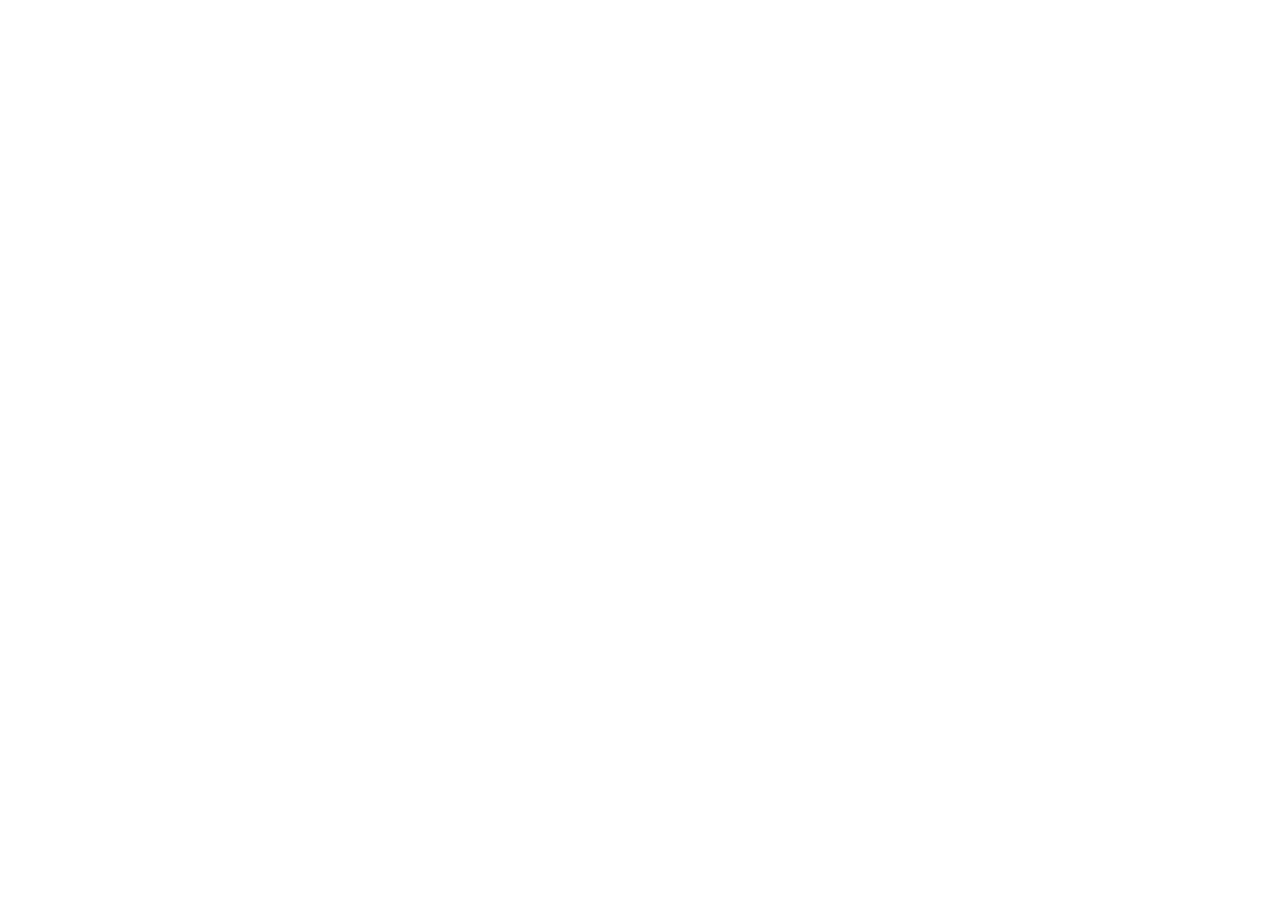
==== contacto.html @ 7ddde425 "Primer subida de archivos base" ====
<!DOCTYPE html>
<html lang="es">
<head>
    <meta charset="UTF-8">
    <meta name="viewport" content="width=device-width, initial-scale=1.0">
    <link href="/css/style.css" rel="stylesheet">
    <title>Contacto - Pixel Memories</title>
</head>
<body>
    <script src="/lib/bootstrap/dist/js/bootstrap.min.js"></script>
</body>
</html>
---- css/style.css ----
@charset "UTF-8";
.header {
  position: relative;
  min-height: 40rem;
  background-image: url("../img/banner.png");
  background-size: cover;
  background-position: center -20rem;
  display: flex;
  flex-direction: column;
  /*&::before {
      content: "";
      position: absolute;
      inset: 0;

      background: rgba(0, 0, 0, 0.35);
  }*/
}

.navbar {
  position: relative;
  z-index: 2;
  padding-top: 1.5rem;
}

.navbar-brand {
  display: flex;
  flex-direction: column;
  align-items: center;
  color: white;
  text-decoration: none;
}
.navbar-brand img {
  width: 16rem;
  height: auto;
}
.navbar-brand span {
  margin-top: 0.25rem;
  font-size: 0.7rem;
  font-weight: 700;
  letter-spacing: 1px;
}

.navbar-nav {
  gap: 2rem;
}

.nav-link {
  color: white !important;
  font-family: "Montserrat", sans-serif;
  font-size: 1.2rem !important;
  font-weight: 600 !important;
  letter-spacing: 1px;
  text-transform: uppercase;
}
.nav-link:hover {
  opacity: 0.6;
}

.header-contenido {
  position: relative;
  z-index: 2;
  flex: 1;
  display: flex;
  flex-direction: column;
  justify-content: center;
  align-items: center;
  text-align: center;
  color: white;
  padding: 0 1rem;
}
.header-contenido h1, .header-contenido .h1 {
  font-family: Georgia, serif;
  font-size: 4.2rem;
  font-weight: bold;
  margin-bottom: 1rem;
}
.header-contenido p {
  max-width: 700px;
  font-size: 1.4rem;
  font-weight: 500;
  line-height: 1.4;
}

/*!
 * Bootstrap  v5.3.8 (https://getbootstrap.com/)
 * Copyright 2011-2025 The Bootstrap Authors
 * Licensed under MIT (https://github.com/twbs/bootstrap/blob/main/LICENSE)
 */
:root,
[data-bs-theme=light] {
  --bs-blue: #0d6efd;
  --bs-indigo: #6610f2;
  --bs-purple: #6f42c1;
  --bs-pink: #d63384;
  --bs-red: #dc3545;
  --bs-orange: #fd7e14;
  --bs-yellow: #ffc107;
  --bs-green: #198754;
  --bs-teal: #20c997;
  --bs-cyan: #0dcaf0;
  --bs-black: #000;
  --bs-white: #fff;
  --bs-gray: #6c757d;
  --bs-gray-dark: #343a40;
  --bs-gray-100: #f8f9fa;
  --bs-gray-200: #e9ecef;
  --bs-gray-300: #dee2e6;
  --bs-gray-400: #ced4da;
  --bs-gray-500: #adb5bd;
  --bs-gray-600: #6c757d;
  --bs-gray-700: #495057;
  --bs-gray-800: #343a40;
  --bs-gray-900: #212529;
  --bs-primary: #0d6efd;
  --bs-secondary: #6c757d;
  --bs-success: #198754;
  --bs-info: #0dcaf0;
  --bs-warning: #ffc107;
  --bs-danger: #dc3545;
  --bs-light: #f8f9fa;
  --bs-dark: #212529;
  --bs-primary-rgb: 13, 110, 253;
  --bs-secondary-rgb: 108, 117, 125;
  --bs-success-rgb: 25, 135, 84;
  --bs-info-rgb: 13, 202, 240;
  --bs-warning-rgb: 255, 193, 7;
  --bs-danger-rgb: 220, 53, 69;
  --bs-light-rgb: 248, 249, 250;
  --bs-dark-rgb: 33, 37, 41;
  --bs-primary-text-emphasis: rgb(5.2, 44, 101.2);
  --bs-secondary-text-emphasis: rgb(43.2, 46.8, 50);
  --bs-success-text-emphasis: rgb(10, 54, 33.6);
  --bs-info-text-emphasis: rgb(5.2, 80.8, 96);
  --bs-warning-text-emphasis: rgb(102, 77.2, 2.8);
  --bs-danger-text-emphasis: rgb(88, 21.2, 27.6);
  --bs-light-text-emphasis: #495057;
  --bs-dark-text-emphasis: #495057;
  --bs-primary-bg-subtle: rgb(206.6, 226, 254.6);
  --bs-secondary-bg-subtle: rgb(225.6, 227.4, 229);
  --bs-success-bg-subtle: rgb(209, 231, 220.8);
  --bs-info-bg-subtle: rgb(206.6, 244.4, 252);
  --bs-warning-bg-subtle: rgb(255, 242.6, 205.4);
  --bs-danger-bg-subtle: rgb(248, 214.6, 217.8);
  --bs-light-bg-subtle: rgb(251.5, 252, 252.5);
  --bs-dark-bg-subtle: #ced4da;
  --bs-primary-border-subtle: rgb(158.2, 197, 254.2);
  --bs-secondary-border-subtle: rgb(196.2, 199.8, 203);
  --bs-success-border-subtle: rgb(163, 207, 186.6);
  --bs-info-border-subtle: rgb(158.2, 233.8, 249);
  --bs-warning-border-subtle: rgb(255, 230.2, 155.8);
  --bs-danger-border-subtle: rgb(241, 174.2, 180.6);
  --bs-light-border-subtle: #e9ecef;
  --bs-dark-border-subtle: #adb5bd;
  --bs-white-rgb: 255, 255, 255;
  --bs-black-rgb: 0, 0, 0;
  --bs-font-sans-serif: system-ui, -apple-system, "Segoe UI", Roboto, "Helvetica Neue", "Noto Sans", "Liberation Sans", Arial, sans-serif, "Apple Color Emoji", "Segoe UI Emoji", "Segoe UI Symbol", "Noto Color Emoji";
  --bs-font-monospace: SFMono-Regular, Menlo, Monaco, Consolas, "Liberation Mono", "Courier New", monospace;
  --bs-gradient: linear-gradient(180deg, rgba(255, 255, 255, 0.15), rgba(255, 255, 255, 0));
  --bs-body-font-family: var(--bs-font-sans-serif);
  --bs-body-font-size: 1rem;
  --bs-body-font-weight: 400;
  --bs-body-line-height: 1.5;
  --bs-body-color: #212529;
  --bs-body-color-rgb: 33, 37, 41;
  --bs-body-bg: #fff;
  --bs-body-bg-rgb: 255, 255, 255;
  --bs-emphasis-color: #000;
  --bs-emphasis-color-rgb: 0, 0, 0;
  --bs-secondary-color: rgba(33, 37, 41, 0.75);
  --bs-secondary-color-rgb: 33, 37, 41;
  --bs-secondary-bg: #e9ecef;
  --bs-secondary-bg-rgb: 233, 236, 239;
  --bs-tertiary-color: rgba(33, 37, 41, 0.5);
  --bs-tertiary-color-rgb: 33, 37, 41;
  --bs-tertiary-bg: #f8f9fa;
  --bs-tertiary-bg-rgb: 248, 249, 250;
  --bs-heading-color: inherit;
  --bs-link-color: #0d6efd;
  --bs-link-color-rgb: 13, 110, 253;
  --bs-link-decoration: underline;
  --bs-link-hover-color: rgb(10.4, 88, 202.4);
  --bs-link-hover-color-rgb: 10, 88, 202;
  --bs-code-color: #d63384;
  --bs-highlight-color: #212529;
  --bs-highlight-bg: rgb(255, 242.6, 205.4);
  --bs-border-width: 1px;
  --bs-border-style: solid;
  --bs-border-color: #dee2e6;
  --bs-border-color-translucent: rgba(0, 0, 0, 0.175);
  --bs-border-radius: 0.375rem;
  --bs-border-radius-sm: 0.25rem;
  --bs-border-radius-lg: 0.5rem;
  --bs-border-radius-xl: 1rem;
  --bs-border-radius-xxl: 2rem;
  --bs-border-radius-2xl: var(--bs-border-radius-xxl);
  --bs-border-radius-pill: 50rem;
  --bs-box-shadow: 0 0.5rem 1rem rgba(0, 0, 0, 0.15);
  --bs-box-shadow-sm: 0 0.125rem 0.25rem rgba(0, 0, 0, 0.075);
  --bs-box-shadow-lg: 0 1rem 3rem rgba(0, 0, 0, 0.175);
  --bs-box-shadow-inset: inset 0 1px 2px rgba(0, 0, 0, 0.075);
  --bs-focus-ring-width: 0.25rem;
  --bs-focus-ring-opacity: 0.25;
  --bs-focus-ring-color: rgba(13, 110, 253, 0.25);
  --bs-form-valid-color: #198754;
  --bs-form-valid-border-color: #198754;
  --bs-form-invalid-color: #dc3545;
  --bs-form-invalid-border-color: #dc3545;
}

[data-bs-theme=dark] {
  color-scheme: dark;
  --bs-body-color: #dee2e6;
  --bs-body-color-rgb: 222, 226, 230;
  --bs-body-bg: #212529;
  --bs-body-bg-rgb: 33, 37, 41;
  --bs-emphasis-color: #fff;
  --bs-emphasis-color-rgb: 255, 255, 255;
  --bs-secondary-color: rgba(222, 226, 230, 0.75);
  --bs-secondary-color-rgb: 222, 226, 230;
  --bs-secondary-bg: #343a40;
  --bs-secondary-bg-rgb: 52, 58, 64;
  --bs-tertiary-color: rgba(222, 226, 230, 0.5);
  --bs-tertiary-color-rgb: 222, 226, 230;
  --bs-tertiary-bg: rgb(42.5, 47.5, 52.5);
  --bs-tertiary-bg-rgb: 43, 48, 53;
  --bs-primary-text-emphasis: rgb(109.8, 168, 253.8);
  --bs-secondary-text-emphasis: rgb(166.8, 172.2, 177);
  --bs-success-text-emphasis: rgb(117, 183, 152.4);
  --bs-info-text-emphasis: rgb(109.8, 223.2, 246);
  --bs-warning-text-emphasis: rgb(255, 217.8, 106.2);
  --bs-danger-text-emphasis: rgb(234, 133.8, 143.4);
  --bs-light-text-emphasis: #f8f9fa;
  --bs-dark-text-emphasis: #dee2e6;
  --bs-primary-bg-subtle: rgb(2.6, 22, 50.6);
  --bs-secondary-bg-subtle: rgb(21.6, 23.4, 25);
  --bs-success-bg-subtle: rgb(5, 27, 16.8);
  --bs-info-bg-subtle: rgb(2.6, 40.4, 48);
  --bs-warning-bg-subtle: rgb(51, 38.6, 1.4);
  --bs-danger-bg-subtle: rgb(44, 10.6, 13.8);
  --bs-light-bg-subtle: #343a40;
  --bs-dark-bg-subtle: #1a1d20;
  --bs-primary-border-subtle: rgb(7.8, 66, 151.8);
  --bs-secondary-border-subtle: rgb(64.8, 70.2, 75);
  --bs-success-border-subtle: rgb(15, 81, 50.4);
  --bs-info-border-subtle: rgb(7.8, 121.2, 144);
  --bs-warning-border-subtle: rgb(153, 115.8, 4.2);
  --bs-danger-border-subtle: rgb(132, 31.8, 41.4);
  --bs-light-border-subtle: #495057;
  --bs-dark-border-subtle: #343a40;
  --bs-heading-color: inherit;
  --bs-link-color: rgb(109.8, 168, 253.8);
  --bs-link-hover-color: rgb(138.84, 185.4, 254.04);
  --bs-link-color-rgb: 110, 168, 254;
  --bs-link-hover-color-rgb: 139, 185, 254;
  --bs-code-color: rgb(230.4, 132.6, 181.2);
  --bs-highlight-color: #dee2e6;
  --bs-highlight-bg: rgb(102, 77.2, 2.8);
  --bs-border-color: #495057;
  --bs-border-color-translucent: rgba(255, 255, 255, 0.15);
  --bs-form-valid-color: rgb(117, 183, 152.4);
  --bs-form-valid-border-color: rgb(117, 183, 152.4);
  --bs-form-invalid-color: rgb(234, 133.8, 143.4);
  --bs-form-invalid-border-color: rgb(234, 133.8, 143.4);
}

*,
*::before,
*::after {
  box-sizing: border-box;
}

@media (prefers-reduced-motion: no-preference) {
  :root {
    scroll-behavior: smooth;
  }
}

body {
  margin: 0;
  font-family: var(--bs-body-font-family);
  font-size: var(--bs-body-font-size);
  font-weight: var(--bs-body-font-weight);
  line-height: var(--bs-body-line-height);
  color: var(--bs-body-color);
  text-align: var(--bs-body-text-align);
  background-color: var(--bs-body-bg);
  -webkit-text-size-adjust: 100%;
  -webkit-tap-highlight-color: rgba(0, 0, 0, 0);
}

hr {
  margin: 1rem 0;
  color: inherit;
  border: 0;
  border-top: var(--bs-border-width) solid;
  opacity: 0.25;
}

h6, .h6, h5, .h5, h4, .h4, h3, .h3, h2, .h2, h1, .h1 {
  margin-top: 0;
  margin-bottom: 0.5rem;
  font-weight: 500;
  line-height: 1.2;
  color: var(--bs-heading-color);
}

h1, .h1 {
  font-size: calc(1.375rem + 1.5vw);
}
@media (min-width: 1200px) {
  h1, .h1 {
    font-size: 2.5rem;
  }
}

h2, .h2 {
  font-size: calc(1.325rem + 0.9vw);
}
@media (min-width: 1200px) {
  h2, .h2 {
    font-size: 2rem;
  }
}

h3, .h3 {
  font-size: calc(1.3rem + 0.6vw);
}
@media (min-width: 1200px) {
  h3, .h3 {
    font-size: 1.75rem;
  }
}

h4, .h4 {
  font-size: calc(1.275rem + 0.3vw);
}
@media (min-width: 1200px) {
  h4, .h4 {
    font-size: 1.5rem;
  }
}

h5, .h5 {
  font-size: 1.25rem;
}

h6, .h6 {
  font-size: 1rem;
}

p {
  margin-top: 0;
  margin-bottom: 1rem;
}

abbr[title] {
  text-decoration: underline dotted;
  cursor: help;
  text-decoration-skip-ink: none;
}

address {
  margin-bottom: 1rem;
  font-style: normal;
  line-height: inherit;
}

ol,
ul {
  padding-left: 2rem;
}

ol,
ul,
dl {
  margin-top: 0;
  margin-bottom: 1rem;
}

ol ol,
ul ul,
ol ul,
ul ol {
  margin-bottom: 0;
}

dt {
  font-weight: 700;
}

dd {
  margin-bottom: 0.5rem;
  margin-left: 0;
}

blockquote {
  margin: 0 0 1rem;
}

b,
strong {
  font-weight: bolder;
}

small, .small {
  font-size: 0.875em;
}

mark, .mark {
  padding: 0.1875em;
  color: var(--bs-highlight-color);
  background-color: var(--bs-highlight-bg);
}

sub,
sup {
  position: relative;
  font-size: 0.75em;
  line-height: 0;
  vertical-align: baseline;
}

sub {
  bottom: -0.25em;
}

sup {
  top: -0.5em;
}

a {
  color: rgba(var(--bs-link-color-rgb), var(--bs-link-opacity, 1));
  text-decoration: underline;
}
a:hover {
  --bs-link-color-rgb: var(--bs-link-hover-color-rgb);
}

a:not([href]):not([class]), a:not([href]):not([class]):hover {
  color: inherit;
  text-decoration: none;
}

pre,
code,
kbd,
samp {
  font-family: var(--bs-font-monospace);
  font-size: 1em;
}

pre {
  display: block;
  margin-top: 0;
  margin-bottom: 1rem;
  overflow: auto;
  font-size: 0.875em;
}
pre code {
  font-size: inherit;
  color: inherit;
  word-break: normal;
}

code {
  font-size: 0.875em;
  color: var(--bs-code-color);
  word-wrap: break-word;
}
a > code {
  color: inherit;
}

kbd {
  padding: 0.1875rem 0.375rem;
  font-size: 0.875em;
  color: var(--bs-body-bg);
  background-color: var(--bs-body-color);
  border-radius: 0.25rem;
}
kbd kbd {
  padding: 0;
  font-size: 1em;
}

figure {
  margin: 0 0 1rem;
}

img,
svg {
  vertical-align: middle;
}

table {
  caption-side: bottom;
  border-collapse: collapse;
}

caption {
  padding-top: 0.5rem;
  padding-bottom: 0.5rem;
  color: var(--bs-secondary-color);
  text-align: left;
}

th {
  text-align: inherit;
  text-align: -webkit-match-parent;
}

thead,
tbody,
tfoot,
tr,
td,
th {
  border-color: inherit;
  border-style: solid;
  border-width: 0;
}

label {
  display: inline-block;
}

button {
  border-radius: 0;
}

button:focus:not(:focus-visible) {
  outline: 0;
}

input,
button,
select,
optgroup,
textarea {
  margin: 0;
  font-family: inherit;
  font-size: inherit;
  line-height: inherit;
}

button,
select {
  text-transform: none;
}

[role=button] {
  cursor: pointer;
}

select {
  word-wrap: normal;
}
select:disabled {
  opacity: 1;
}

[list]:not([type=date]):not([type=datetime-local]):not([type=month]):not([type=week]):not([type=time])::-webkit-calendar-picker-indicator {
  display: none !important;
}

button,
[type=button],
[type=reset],
[type=submit] {
  -webkit-appearance: button;
}
button:not(:disabled),
[type=button]:not(:disabled),
[type=reset]:not(:disabled),
[type=submit]:not(:disabled) {
  cursor: pointer;
}

::-moz-focus-inner {
  padding: 0;
  border-style: none;
}

textarea {
  resize: vertical;
}

fieldset {
  min-width: 0;
  padding: 0;
  margin: 0;
  border: 0;
}

legend {
  float: left;
  width: 100%;
  padding: 0;
  margin-bottom: 0.5rem;
  line-height: inherit;
  font-size: calc(1.275rem + 0.3vw);
}
@media (min-width: 1200px) {
  legend {
    font-size: 1.5rem;
  }
}
legend + * {
  clear: left;
}

::-webkit-datetime-edit-fields-wrapper,
::-webkit-datetime-edit-text,
::-webkit-datetime-edit-minute,
::-webkit-datetime-edit-hour-field,
::-webkit-datetime-edit-day-field,
::-webkit-datetime-edit-month-field,
::-webkit-datetime-edit-year-field {
  padding: 0;
}

::-webkit-inner-spin-button {
  height: auto;
}

[type=search] {
  -webkit-appearance: textfield;
  outline-offset: -2px;
}
[type=search]::-webkit-search-cancel-button {
  cursor: pointer;
  filter: grayscale(1);
}

/* rtl:raw:
[type="tel"],
[type="url"],
[type="email"],
[type="number"] {
  direction: ltr;
}
*/
::-webkit-search-decoration {
  -webkit-appearance: none;
}

::-webkit-color-swatch-wrapper {
  padding: 0;
}

::file-selector-button {
  font: inherit;
  -webkit-appearance: button;
}

output {
  display: inline-block;
}

iframe {
  border: 0;
}

summary {
  display: list-item;
  cursor: pointer;
}

progress {
  vertical-align: baseline;
}

[hidden] {
  display: none !important;
}

.lead {
  font-size: 1.25rem;
  font-weight: 300;
}

.display-1 {
  font-weight: 300;
  line-height: 1.2;
  font-size: calc(1.625rem + 4.5vw);
}
@media (min-width: 1200px) {
  .display-1 {
    font-size: 5rem;
  }
}

.display-2 {
  font-weight: 300;
  line-height: 1.2;
  font-size: calc(1.575rem + 3.9vw);
}
@media (min-width: 1200px) {
  .display-2 {
    font-size: 4.5rem;
  }
}

.display-3 {
  font-weight: 300;
  line-height: 1.2;
  font-size: calc(1.525rem + 3.3vw);
}
@media (min-width: 1200px) {
  .display-3 {
    font-size: 4rem;
  }
}

.display-4 {
  font-weight: 300;
  line-height: 1.2;
  font-size: calc(1.475rem + 2.7vw);
}
@media (min-width: 1200px) {
  .display-4 {
    font-size: 3.5rem;
  }
}

.display-5 {
  font-weight: 300;
  line-height: 1.2;
  font-size: calc(1.425rem + 2.1vw);
}
@media (min-width: 1200px) {
  .display-5 {
    font-size: 3rem;
  }
}

.display-6 {
  font-weight: 300;
  line-height: 1.2;
  font-size: calc(1.375rem + 1.5vw);
}
@media (min-width: 1200px) {
  .display-6 {
    font-size: 2.5rem;
  }
}

.list-unstyled {
  padding-left: 0;
  list-style: none;
}

.list-inline {
  padding-left: 0;
  list-style: none;
}

.list-inline-item {
  display: inline-block;
}
.list-inline-item:not(:last-child) {
  margin-right: 0.5rem;
}

.initialism {
  font-size: 0.875em;
  text-transform: uppercase;
}

.blockquote {
  margin-bottom: 1rem;
  font-size: 1.25rem;
}
.blockquote > :last-child {
  margin-bottom: 0;
}

.blockquote-footer {
  margin-top: -1rem;
  margin-bottom: 1rem;
  font-size: 0.875em;
  color: #6c757d;
}
.blockquote-footer::before {
  content: "— ";
}

.img-fluid {
  max-width: 100%;
  height: auto;
}

.img-thumbnail {
  padding: 0.25rem;
  background-color: var(--bs-body-bg);
  border: var(--bs-border-width) solid var(--bs-border-color);
  border-radius: var(--bs-border-radius);
  max-width: 100%;
  height: auto;
}

.figure {
  display: inline-block;
}

.figure-img {
  margin-bottom: 0.5rem;
  line-height: 1;
}

.figure-caption {
  font-size: 0.875em;
  color: var(--bs-secondary-color);
}

.container,
.container-fluid,
.container-xxl,
.container-xl,
.container-lg,
.container-md,
.container-sm {
  --bs-gutter-x: 1.5rem;
  --bs-gutter-y: 0;
  width: 100%;
  padding-right: calc(var(--bs-gutter-x) * 0.5);
  padding-left: calc(var(--bs-gutter-x) * 0.5);
  margin-right: auto;
  margin-left: auto;
}

@media (min-width: 576px) {
  .container-sm, .container {
    max-width: 540px;
  }
}
@media (min-width: 768px) {
  .container-md, .container-sm, .container {
    max-width: 720px;
  }
}
@media (min-width: 992px) {
  .container-lg, .container-md, .container-sm, .container {
    max-width: 960px;
  }
}
@media (min-width: 1200px) {
  .container-xl, .container-lg, .container-md, .container-sm, .container {
    max-width: 1140px;
  }
}
@media (min-width: 1400px) {
  .container-xxl, .container-xl, .container-lg, .container-md, .container-sm, .container {
    max-width: 1320px;
  }
}
:root {
  --bs-breakpoint-xs: 0;
  --bs-breakpoint-sm: 576px;
  --bs-breakpoint-md: 768px;
  --bs-breakpoint-lg: 992px;
  --bs-breakpoint-xl: 1200px;
  --bs-breakpoint-xxl: 1400px;
}

.row {
  --bs-gutter-x: 1.5rem;
  --bs-gutter-y: 0;
  display: flex;
  flex-wrap: wrap;
  margin-top: calc(-1 * var(--bs-gutter-y));
  margin-right: calc(-0.5 * var(--bs-gutter-x));
  margin-left: calc(-0.5 * var(--bs-gutter-x));
}
.row > * {
  flex-shrink: 0;
  width: 100%;
  max-width: 100%;
  padding-right: calc(var(--bs-gutter-x) * 0.5);
  padding-left: calc(var(--bs-gutter-x) * 0.5);
  margin-top: var(--bs-gutter-y);
}

.col {
  flex: 1 0 0;
}

.row-cols-auto > * {
  flex: 0 0 auto;
  width: auto;
}

.row-cols-1 > * {
  flex: 0 0 auto;
  width: 100%;
}

.row-cols-2 > * {
  flex: 0 0 auto;
  width: 50%;
}

.row-cols-3 > * {
  flex: 0 0 auto;
  width: 33.33333333%;
}

.row-cols-4 > * {
  flex: 0 0 auto;
  width: 25%;
}

.row-cols-5 > * {
  flex: 0 0 auto;
  width: 20%;
}

.row-cols-6 > * {
  flex: 0 0 auto;
  width: 16.66666667%;
}

.col-auto {
  flex: 0 0 auto;
  width: auto;
}

.col-1 {
  flex: 0 0 auto;
  width: 8.33333333%;
}

.col-2 {
  flex: 0 0 auto;
  width: 16.66666667%;
}

.col-3 {
  flex: 0 0 auto;
  width: 25%;
}

.col-4 {
  flex: 0 0 auto;
  width: 33.33333333%;
}

.col-5 {
  flex: 0 0 auto;
  width: 41.66666667%;
}

.col-6 {
  flex: 0 0 auto;
  width: 50%;
}

.col-7 {
  flex: 0 0 auto;
  width: 58.33333333%;
}

.col-8 {
  flex: 0 0 auto;
  width: 66.66666667%;
}

.col-9 {
  flex: 0 0 auto;
  width: 75%;
}

.col-10 {
  flex: 0 0 auto;
  width: 83.33333333%;
}

.col-11 {
  flex: 0 0 auto;
  width: 91.66666667%;
}

.col-12 {
  flex: 0 0 auto;
  width: 100%;
}

.offset-1 {
  margin-left: 8.33333333%;
}

.offset-2 {
  margin-left: 16.66666667%;
}

.offset-3 {
  margin-left: 25%;
}

.offset-4 {
  margin-left: 33.33333333%;
}

.offset-5 {
  margin-left: 41.66666667%;
}

.offset-6 {
  margin-left: 50%;
}

.offset-7 {
  margin-left: 58.33333333%;
}

.offset-8 {
  margin-left: 66.66666667%;
}

.offset-9 {
  margin-left: 75%;
}

.offset-10 {
  margin-left: 83.33333333%;
}

.offset-11 {
  margin-left: 91.66666667%;
}

.g-0,
.gx-0 {
  --bs-gutter-x: 0;
}

.g-0,
.gy-0 {
  --bs-gutter-y: 0;
}

.g-1,
.gx-1 {
  --bs-gutter-x: 0.25rem;
}

.g-1,
.gy-1 {
  --bs-gutter-y: 0.25rem;
}

.g-2,
.gx-2 {
  --bs-gutter-x: 0.5rem;
}

.g-2,
.gy-2 {
  --bs-gutter-y: 0.5rem;
}

.g-3,
.gx-3 {
  --bs-gutter-x: 1rem;
}

.g-3,
.gy-3 {
  --bs-gutter-y: 1rem;
}

.g-4,
.gx-4 {
  --bs-gutter-x: 1.5rem;
}

.g-4,
.gy-4 {
  --bs-gutter-y: 1.5rem;
}

.g-5,
.gx-5 {
  --bs-gutter-x: 3rem;
}

.g-5,
.gy-5 {
  --bs-gutter-y: 3rem;
}

@media (min-width: 576px) {
  .col-sm {
    flex: 1 0 0;
  }
  .row-cols-sm-auto > * {
    flex: 0 0 auto;
    width: auto;
  }
  .row-cols-sm-1 > * {
    flex: 0 0 auto;
    width: 100%;
  }
  .row-cols-sm-2 > * {
    flex: 0 0 auto;
    width: 50%;
  }
  .row-cols-sm-3 > * {
    flex: 0 0 auto;
    width: 33.33333333%;
  }
  .row-cols-sm-4 > * {
    flex: 0 0 auto;
    width: 25%;
  }
  .row-cols-sm-5 > * {
    flex: 0 0 auto;
    width: 20%;
  }
  .row-cols-sm-6 > * {
    flex: 0 0 auto;
    width: 16.66666667%;
  }
  .col-sm-auto {
    flex: 0 0 auto;
    width: auto;
  }
  .col-sm-1 {
    flex: 0 0 auto;
    width: 8.33333333%;
  }
  .col-sm-2 {
    flex: 0 0 auto;
    width: 16.66666667%;
  }
  .col-sm-3 {
    flex: 0 0 auto;
    width: 25%;
  }
  .col-sm-4 {
    flex: 0 0 auto;
    width: 33.33333333%;
  }
  .col-sm-5 {
    flex: 0 0 auto;
    width: 41.66666667%;
  }
  .col-sm-6 {
    flex: 0 0 auto;
    width: 50%;
  }
  .col-sm-7 {
    flex: 0 0 auto;
    width: 58.33333333%;
  }
  .col-sm-8 {
    flex: 0 0 auto;
    width: 66.66666667%;
  }
  .col-sm-9 {
    flex: 0 0 auto;
    width: 75%;
  }
  .col-sm-10 {
    flex: 0 0 auto;
    width: 83.33333333%;
  }
  .col-sm-11 {
    flex: 0 0 auto;
    width: 91.66666667%;
  }
  .col-sm-12 {
    flex: 0 0 auto;
    width: 100%;
  }
  .offset-sm-0 {
    margin-left: 0;
  }
  .offset-sm-1 {
    margin-left: 8.33333333%;
  }
  .offset-sm-2 {
    margin-left: 16.66666667%;
  }
  .offset-sm-3 {
    margin-left: 25%;
  }
  .offset-sm-4 {
    margin-left: 33.33333333%;
  }
  .offset-sm-5 {
    margin-left: 41.66666667%;
  }
  .offset-sm-6 {
    margin-left: 50%;
  }
  .offset-sm-7 {
    margin-left: 58.33333333%;
  }
  .offset-sm-8 {
    margin-left: 66.66666667%;
  }
  .offset-sm-9 {
    margin-left: 75%;
  }
  .offset-sm-10 {
    margin-left: 83.33333333%;
  }
  .offset-sm-11 {
    margin-left: 91.66666667%;
  }
  .g-sm-0,
  .gx-sm-0 {
    --bs-gutter-x: 0;
  }
  .g-sm-0,
  .gy-sm-0 {
    --bs-gutter-y: 0;
  }
  .g-sm-1,
  .gx-sm-1 {
    --bs-gutter-x: 0.25rem;
  }
  .g-sm-1,
  .gy-sm-1 {
    --bs-gutter-y: 0.25rem;
  }
  .g-sm-2,
  .gx-sm-2 {
    --bs-gutter-x: 0.5rem;
  }
  .g-sm-2,
  .gy-sm-2 {
    --bs-gutter-y: 0.5rem;
  }
  .g-sm-3,
  .gx-sm-3 {
    --bs-gutter-x: 1rem;
  }
  .g-sm-3,
  .gy-sm-3 {
    --bs-gutter-y: 1rem;
  }
  .g-sm-4,
  .gx-sm-4 {
    --bs-gutter-x: 1.5rem;
  }
  .g-sm-4,
  .gy-sm-4 {
    --bs-gutter-y: 1.5rem;
  }
  .g-sm-5,
  .gx-sm-5 {
    --bs-gutter-x: 3rem;
  }
  .g-sm-5,
  .gy-sm-5 {
    --bs-gutter-y: 3rem;
  }
}
@media (min-width: 768px) {
  .col-md {
    flex: 1 0 0;
  }
  .row-cols-md-auto > * {
    flex: 0 0 auto;
    width: auto;
  }
  .row-cols-md-1 > * {
    flex: 0 0 auto;
    width: 100%;
  }
  .row-cols-md-2 > * {
    flex: 0 0 auto;
    width: 50%;
  }
  .row-cols-md-3 > * {
    flex: 0 0 auto;
    width: 33.33333333%;
  }
  .row-cols-md-4 > * {
    flex: 0 0 auto;
    width: 25%;
  }
  .row-cols-md-5 > * {
    flex: 0 0 auto;
    width: 20%;
  }
  .row-cols-md-6 > * {
    flex: 0 0 auto;
    width: 16.66666667%;
  }
  .col-md-auto {
    flex: 0 0 auto;
    width: auto;
  }
  .col-md-1 {
    flex: 0 0 auto;
    width: 8.33333333%;
  }
  .col-md-2 {
    flex: 0 0 auto;
    width: 16.66666667%;
  }
  .col-md-3 {
    flex: 0 0 auto;
    width: 25%;
  }
  .col-md-4 {
    flex: 0 0 auto;
    width: 33.33333333%;
  }
  .col-md-5 {
    flex: 0 0 auto;
    width: 41.66666667%;
  }
  .col-md-6 {
    flex: 0 0 auto;
    width: 50%;
  }
  .col-md-7 {
    flex: 0 0 auto;
    width: 58.33333333%;
  }
  .col-md-8 {
    flex: 0 0 auto;
    width: 66.66666667%;
  }
  .col-md-9 {
    flex: 0 0 auto;
    width: 75%;
  }
  .col-md-10 {
    flex: 0 0 auto;
    width: 83.33333333%;
  }
  .col-md-11 {
    flex: 0 0 auto;
    width: 91.66666667%;
  }
  .col-md-12 {
    flex: 0 0 auto;
    width: 100%;
  }
  .offset-md-0 {
    margin-left: 0;
  }
  .offset-md-1 {
    margin-left: 8.33333333%;
  }
  .offset-md-2 {
    margin-left: 16.66666667%;
  }
  .offset-md-3 {
    margin-left: 25%;
  }
  .offset-md-4 {
    margin-left: 33.33333333%;
  }
  .offset-md-5 {
    margin-left: 41.66666667%;
  }
  .offset-md-6 {
    margin-left: 50%;
  }
  .offset-md-7 {
    margin-left: 58.33333333%;
  }
  .offset-md-8 {
    margin-left: 66.66666667%;
  }
  .offset-md-9 {
    margin-left: 75%;
  }
  .offset-md-10 {
    margin-left: 83.33333333%;
  }
  .offset-md-11 {
    margin-left: 91.66666667%;
  }
  .g-md-0,
  .gx-md-0 {
    --bs-gutter-x: 0;
  }
  .g-md-0,
  .gy-md-0 {
    --bs-gutter-y: 0;
  }
  .g-md-1,
  .gx-md-1 {
    --bs-gutter-x: 0.25rem;
  }
  .g-md-1,
  .gy-md-1 {
    --bs-gutter-y: 0.25rem;
  }
  .g-md-2,
  .gx-md-2 {
    --bs-gutter-x: 0.5rem;
  }
  .g-md-2,
  .gy-md-2 {
    --bs-gutter-y: 0.5rem;
  }
  .g-md-3,
  .gx-md-3 {
    --bs-gutter-x: 1rem;
  }
  .g-md-3,
  .gy-md-3 {
    --bs-gutter-y: 1rem;
  }
  .g-md-4,
  .gx-md-4 {
    --bs-gutter-x: 1.5rem;
  }
  .g-md-4,
  .gy-md-4 {
    --bs-gutter-y: 1.5rem;
  }
  .g-md-5,
  .gx-md-5 {
    --bs-gutter-x: 3rem;
  }
  .g-md-5,
  .gy-md-5 {
    --bs-gutter-y: 3rem;
  }
}
@media (min-width: 992px) {
  .col-lg {
    flex: 1 0 0;
  }
  .row-cols-lg-auto > * {
    flex: 0 0 auto;
    width: auto;
  }
  .row-cols-lg-1 > * {
    flex: 0 0 auto;
    width: 100%;
  }
  .row-cols-lg-2 > * {
    flex: 0 0 auto;
    width: 50%;
  }
  .row-cols-lg-3 > * {
    flex: 0 0 auto;
    width: 33.33333333%;
  }
  .row-cols-lg-4 > * {
    flex: 0 0 auto;
    width: 25%;
  }
  .row-cols-lg-5 > * {
    flex: 0 0 auto;
    width: 20%;
  }
  .row-cols-lg-6 > * {
    flex: 0 0 auto;
    width: 16.66666667%;
  }
  .col-lg-auto {
    flex: 0 0 auto;
    width: auto;
  }
  .col-lg-1 {
    flex: 0 0 auto;
    width: 8.33333333%;
  }
  .col-lg-2 {
    flex: 0 0 auto;
    width: 16.66666667%;
  }
  .col-lg-3 {
    flex: 0 0 auto;
    width: 25%;
  }
  .col-lg-4 {
    flex: 0 0 auto;
    width: 33.33333333%;
  }
  .col-lg-5 {
    flex: 0 0 auto;
    width: 41.66666667%;
  }
  .col-lg-6 {
    flex: 0 0 auto;
    width: 50%;
  }
  .col-lg-7 {
    flex: 0 0 auto;
    width: 58.33333333%;
  }
  .col-lg-8 {
    flex: 0 0 auto;
    width: 66.66666667%;
  }
  .col-lg-9 {
    flex: 0 0 auto;
    width: 75%;
  }
  .col-lg-10 {
    flex: 0 0 auto;
    width: 83.33333333%;
  }
  .col-lg-11 {
    flex: 0 0 auto;
    width: 91.66666667%;
  }
  .col-lg-12 {
    flex: 0 0 auto;
    width: 100%;
  }
  .offset-lg-0 {
    margin-left: 0;
  }
  .offset-lg-1 {
    margin-left: 8.33333333%;
  }
  .offset-lg-2 {
    margin-left: 16.66666667%;
  }
  .offset-lg-3 {
    margin-left: 25%;
  }
  .offset-lg-4 {
    margin-left: 33.33333333%;
  }
  .offset-lg-5 {
    margin-left: 41.66666667%;
  }
  .offset-lg-6 {
    margin-left: 50%;
  }
  .offset-lg-7 {
    margin-left: 58.33333333%;
  }
  .offset-lg-8 {
    margin-left: 66.66666667%;
  }
  .offset-lg-9 {
    margin-left: 75%;
  }
  .offset-lg-10 {
    margin-left: 83.33333333%;
  }
  .offset-lg-11 {
    margin-left: 91.66666667%;
  }
  .g-lg-0,
  .gx-lg-0 {
    --bs-gutter-x: 0;
  }
  .g-lg-0,
  .gy-lg-0 {
    --bs-gutter-y: 0;
  }
  .g-lg-1,
  .gx-lg-1 {
    --bs-gutter-x: 0.25rem;
  }
  .g-lg-1,
  .gy-lg-1 {
    --bs-gutter-y: 0.25rem;
  }
  .g-lg-2,
  .gx-lg-2 {
    --bs-gutter-x: 0.5rem;
  }
  .g-lg-2,
  .gy-lg-2 {
    --bs-gutter-y: 0.5rem;
  }
  .g-lg-3,
  .gx-lg-3 {
    --bs-gutter-x: 1rem;
  }
  .g-lg-3,
  .gy-lg-3 {
    --bs-gutter-y: 1rem;
  }
  .g-lg-4,
  .gx-lg-4 {
    --bs-gutter-x: 1.5rem;
  }
  .g-lg-4,
  .gy-lg-4 {
    --bs-gutter-y: 1.5rem;
  }
  .g-lg-5,
  .gx-lg-5 {
    --bs-gutter-x: 3rem;
  }
  .g-lg-5,
  .gy-lg-5 {
    --bs-gutter-y: 3rem;
  }
}
@media (min-width: 1200px) {
  .col-xl {
    flex: 1 0 0;
  }
  .row-cols-xl-auto > * {
    flex: 0 0 auto;
    width: auto;
  }
  .row-cols-xl-1 > * {
    flex: 0 0 auto;
    width: 100%;
  }
  .row-cols-xl-2 > * {
    flex: 0 0 auto;
    width: 50%;
  }
  .row-cols-xl-3 > * {
    flex: 0 0 auto;
    width: 33.33333333%;
  }
  .row-cols-xl-4 > * {
    flex: 0 0 auto;
    width: 25%;
  }
  .row-cols-xl-5 > * {
    flex: 0 0 auto;
    width: 20%;
  }
  .row-cols-xl-6 > * {
    flex: 0 0 auto;
    width: 16.66666667%;
  }
  .col-xl-auto {
    flex: 0 0 auto;
    width: auto;
  }
  .col-xl-1 {
    flex: 0 0 auto;
    width: 8.33333333%;
  }
  .col-xl-2 {
    flex: 0 0 auto;
    width: 16.66666667%;
  }
  .col-xl-3 {
    flex: 0 0 auto;
    width: 25%;
  }
  .col-xl-4 {
    flex: 0 0 auto;
    width: 33.33333333%;
  }
  .col-xl-5 {
    flex: 0 0 auto;
    width: 41.66666667%;
  }
  .col-xl-6 {
    flex: 0 0 auto;
    width: 50%;
  }
  .col-xl-7 {
    flex: 0 0 auto;
    width: 58.33333333%;
  }
  .col-xl-8 {
    flex: 0 0 auto;
    width: 66.66666667%;
  }
  .col-xl-9 {
    flex: 0 0 auto;
    width: 75%;
  }
  .col-xl-10 {
    flex: 0 0 auto;
    width: 83.33333333%;
  }
  .col-xl-11 {
    flex: 0 0 auto;
    width: 91.66666667%;
  }
  .col-xl-12 {
    flex: 0 0 auto;
    width: 100%;
  }
  .offset-xl-0 {
    margin-left: 0;
  }
  .offset-xl-1 {
    margin-left: 8.33333333%;
  }
  .offset-xl-2 {
    margin-left: 16.66666667%;
  }
  .offset-xl-3 {
    margin-left: 25%;
  }
  .offset-xl-4 {
    margin-left: 33.33333333%;
  }
  .offset-xl-5 {
    margin-left: 41.66666667%;
  }
  .offset-xl-6 {
    margin-left: 50%;
  }
  .offset-xl-7 {
    margin-left: 58.33333333%;
  }
  .offset-xl-8 {
    margin-left: 66.66666667%;
  }
  .offset-xl-9 {
    margin-left: 75%;
  }
  .offset-xl-10 {
    margin-left: 83.33333333%;
  }
  .offset-xl-11 {
    margin-left: 91.66666667%;
  }
  .g-xl-0,
  .gx-xl-0 {
    --bs-gutter-x: 0;
  }
  .g-xl-0,
  .gy-xl-0 {
    --bs-gutter-y: 0;
  }
  .g-xl-1,
  .gx-xl-1 {
    --bs-gutter-x: 0.25rem;
  }
  .g-xl-1,
  .gy-xl-1 {
    --bs-gutter-y: 0.25rem;
  }
  .g-xl-2,
  .gx-xl-2 {
    --bs-gutter-x: 0.5rem;
  }
  .g-xl-2,
  .gy-xl-2 {
    --bs-gutter-y: 0.5rem;
  }
  .g-xl-3,
  .gx-xl-3 {
    --bs-gutter-x: 1rem;
  }
  .g-xl-3,
  .gy-xl-3 {
    --bs-gutter-y: 1rem;
  }
  .g-xl-4,
  .gx-xl-4 {
    --bs-gutter-x: 1.5rem;
  }
  .g-xl-4,
  .gy-xl-4 {
    --bs-gutter-y: 1.5rem;
  }
  .g-xl-5,
  .gx-xl-5 {
    --bs-gutter-x: 3rem;
  }
  .g-xl-5,
  .gy-xl-5 {
    --bs-gutter-y: 3rem;
  }
}
@media (min-width: 1400px) {
  .col-xxl {
    flex: 1 0 0;
  }
  .row-cols-xxl-auto > * {
    flex: 0 0 auto;
    width: auto;
  }
  .row-cols-xxl-1 > * {
    flex: 0 0 auto;
    width: 100%;
  }
  .row-cols-xxl-2 > * {
    flex: 0 0 auto;
    width: 50%;
  }
  .row-cols-xxl-3 > * {
    flex: 0 0 auto;
    width: 33.33333333%;
  }
  .row-cols-xxl-4 > * {
    flex: 0 0 auto;
    width: 25%;
  }
  .row-cols-xxl-5 > * {
    flex: 0 0 auto;
    width: 20%;
  }
  .row-cols-xxl-6 > * {
    flex: 0 0 auto;
    width: 16.66666667%;
  }
  .col-xxl-auto {
    flex: 0 0 auto;
    width: auto;
  }
  .col-xxl-1 {
    flex: 0 0 auto;
    width: 8.33333333%;
  }
  .col-xxl-2 {
    flex: 0 0 auto;
    width: 16.66666667%;
  }
  .col-xxl-3 {
    flex: 0 0 auto;
    width: 25%;
  }
  .col-xxl-4 {
    flex: 0 0 auto;
    width: 33.33333333%;
  }
  .col-xxl-5 {
    flex: 0 0 auto;
    width: 41.66666667%;
  }
  .col-xxl-6 {
    flex: 0 0 auto;
    width: 50%;
  }
  .col-xxl-7 {
    flex: 0 0 auto;
    width: 58.33333333%;
  }
  .col-xxl-8 {
    flex: 0 0 auto;
    width: 66.66666667%;
  }
  .col-xxl-9 {
    flex: 0 0 auto;
    width: 75%;
  }
  .col-xxl-10 {
    flex: 0 0 auto;
    width: 83.33333333%;
  }
  .col-xxl-11 {
    flex: 0 0 auto;
    width: 91.66666667%;
  }
  .col-xxl-12 {
    flex: 0 0 auto;
    width: 100%;
  }
  .offset-xxl-0 {
    margin-left: 0;
  }
  .offset-xxl-1 {
    margin-left: 8.33333333%;
  }
  .offset-xxl-2 {
    margin-left: 16.66666667%;
  }
  .offset-xxl-3 {
    margin-left: 25%;
  }
  .offset-xxl-4 {
    margin-left: 33.33333333%;
  }
  .offset-xxl-5 {
    margin-left: 41.66666667%;
  }
  .offset-xxl-6 {
    margin-left: 50%;
  }
  .offset-xxl-7 {
    margin-left: 58.33333333%;
  }
  .offset-xxl-8 {
    margin-left: 66.66666667%;
  }
  .offset-xxl-9 {
    margin-left: 75%;
  }
  .offset-xxl-10 {
    margin-left: 83.33333333%;
  }
  .offset-xxl-11 {
    margin-left: 91.66666667%;
  }
  .g-xxl-0,
  .gx-xxl-0 {
    --bs-gutter-x: 0;
  }
  .g-xxl-0,
  .gy-xxl-0 {
    --bs-gutter-y: 0;
  }
  .g-xxl-1,
  .gx-xxl-1 {
    --bs-gutter-x: 0.25rem;
  }
  .g-xxl-1,
  .gy-xxl-1 {
    --bs-gutter-y: 0.25rem;
  }
  .g-xxl-2,
  .gx-xxl-2 {
    --bs-gutter-x: 0.5rem;
  }
  .g-xxl-2,
  .gy-xxl-2 {
    --bs-gutter-y: 0.5rem;
  }
  .g-xxl-3,
  .gx-xxl-3 {
    --bs-gutter-x: 1rem;
  }
  .g-xxl-3,
  .gy-xxl-3 {
    --bs-gutter-y: 1rem;
  }
  .g-xxl-4,
  .gx-xxl-4 {
    --bs-gutter-x: 1.5rem;
  }
  .g-xxl-4,
  .gy-xxl-4 {
    --bs-gutter-y: 1.5rem;
  }
  .g-xxl-5,
  .gx-xxl-5 {
    --bs-gutter-x: 3rem;
  }
  .g-xxl-5,
  .gy-xxl-5 {
    --bs-gutter-y: 3rem;
  }
}
.table {
  --bs-table-color-type: initial;
  --bs-table-bg-type: initial;
  --bs-table-color-state: initial;
  --bs-table-bg-state: initial;
  --bs-table-color: var(--bs-emphasis-color);
  --bs-table-bg: var(--bs-body-bg);
  --bs-table-border-color: var(--bs-border-color);
  --bs-table-accent-bg: transparent;
  --bs-table-striped-color: var(--bs-emphasis-color);
  --bs-table-striped-bg: rgba(var(--bs-emphasis-color-rgb), 0.05);
  --bs-table-active-color: var(--bs-emphasis-color);
  --bs-table-active-bg: rgba(var(--bs-emphasis-color-rgb), 0.1);
  --bs-table-hover-color: var(--bs-emphasis-color);
  --bs-table-hover-bg: rgba(var(--bs-emphasis-color-rgb), 0.075);
  width: 100%;
  margin-bottom: 1rem;
  vertical-align: top;
  border-color: var(--bs-table-border-color);
}
.table > :not(caption) > * > * {
  padding: 0.5rem 0.5rem;
  color: var(--bs-table-color-state, var(--bs-table-color-type, var(--bs-table-color)));
  background-color: var(--bs-table-bg);
  border-bottom-width: var(--bs-border-width);
  box-shadow: inset 0 0 0 9999px var(--bs-table-bg-state, var(--bs-table-bg-type, var(--bs-table-accent-bg)));
}
.table > tbody {
  vertical-align: inherit;
}
.table > thead {
  vertical-align: bottom;
}

.table-group-divider {
  border-top: calc(var(--bs-border-width) * 2) solid currentcolor;
}

.caption-top {
  caption-side: top;
}

.table-sm > :not(caption) > * > * {
  padding: 0.25rem 0.25rem;
}

.table-bordered > :not(caption) > * {
  border-width: var(--bs-border-width) 0;
}
.table-bordered > :not(caption) > * > * {
  border-width: 0 var(--bs-border-width);
}

.table-borderless > :not(caption) > * > * {
  border-bottom-width: 0;
}
.table-borderless > :not(:first-child) {
  border-top-width: 0;
}

.table-striped > tbody > tr:nth-of-type(odd) > * {
  --bs-table-color-type: var(--bs-table-striped-color);
  --bs-table-bg-type: var(--bs-table-striped-bg);
}

.table-striped-columns > :not(caption) > tr > :nth-child(even) {
  --bs-table-color-type: var(--bs-table-striped-color);
  --bs-table-bg-type: var(--bs-table-striped-bg);
}

.table-active {
  --bs-table-color-state: var(--bs-table-active-color);
  --bs-table-bg-state: var(--bs-table-active-bg);
}

.table-hover > tbody > tr:hover > * {
  --bs-table-color-state: var(--bs-table-hover-color);
  --bs-table-bg-state: var(--bs-table-hover-bg);
}

.table-primary {
  --bs-table-color: #000;
  --bs-table-bg: rgb(206.6, 226, 254.6);
  --bs-table-border-color: rgb(165.28, 180.8, 203.68);
  --bs-table-striped-bg: rgb(196.27, 214.7, 241.87);
  --bs-table-striped-color: #000;
  --bs-table-active-bg: rgb(185.94, 203.4, 229.14);
  --bs-table-active-color: #000;
  --bs-table-hover-bg: rgb(191.105, 209.05, 235.505);
  --bs-table-hover-color: #000;
  color: var(--bs-table-color);
  border-color: var(--bs-table-border-color);
}

.table-secondary {
  --bs-table-color: #000;
  --bs-table-bg: rgb(225.6, 227.4, 229);
  --bs-table-border-color: rgb(180.48, 181.92, 183.2);
  --bs-table-striped-bg: rgb(214.32, 216.03, 217.55);
  --bs-table-striped-color: #000;
  --bs-table-active-bg: rgb(203.04, 204.66, 206.1);
  --bs-table-active-color: #000;
  --bs-table-hover-bg: rgb(208.68, 210.345, 211.825);
  --bs-table-hover-color: #000;
  color: var(--bs-table-color);
  border-color: var(--bs-table-border-color);
}

.table-success {
  --bs-table-color: #000;
  --bs-table-bg: rgb(209, 231, 220.8);
  --bs-table-border-color: rgb(167.2, 184.8, 176.64);
  --bs-table-striped-bg: rgb(198.55, 219.45, 209.76);
  --bs-table-striped-color: #000;
  --bs-table-active-bg: rgb(188.1, 207.9, 198.72);
  --bs-table-active-color: #000;
  --bs-table-hover-bg: rgb(193.325, 213.675, 204.24);
  --bs-table-hover-color: #000;
  color: var(--bs-table-color);
  border-color: var(--bs-table-border-color);
}

.table-info {
  --bs-table-color: #000;
  --bs-table-bg: rgb(206.6, 244.4, 252);
  --bs-table-border-color: rgb(165.28, 195.52, 201.6);
  --bs-table-striped-bg: rgb(196.27, 232.18, 239.4);
  --bs-table-striped-color: #000;
  --bs-table-active-bg: rgb(185.94, 219.96, 226.8);
  --bs-table-active-color: #000;
  --bs-table-hover-bg: rgb(191.105, 226.07, 233.1);
  --bs-table-hover-color: #000;
  color: var(--bs-table-color);
  border-color: var(--bs-table-border-color);
}

.table-warning {
  --bs-table-color: #000;
  --bs-table-bg: rgb(255, 242.6, 205.4);
  --bs-table-border-color: rgb(204, 194.08, 164.32);
  --bs-table-striped-bg: rgb(242.25, 230.47, 195.13);
  --bs-table-striped-color: #000;
  --bs-table-active-bg: rgb(229.5, 218.34, 184.86);
  --bs-table-active-color: #000;
  --bs-table-hover-bg: rgb(235.875, 224.405, 189.995);
  --bs-table-hover-color: #000;
  color: var(--bs-table-color);
  border-color: var(--bs-table-border-color);
}

.table-danger {
  --bs-table-color: #000;
  --bs-table-bg: rgb(248, 214.6, 217.8);
  --bs-table-border-color: rgb(198.4, 171.68, 174.24);
  --bs-table-striped-bg: rgb(235.6, 203.87, 206.91);
  --bs-table-striped-color: #000;
  --bs-table-active-bg: rgb(223.2, 193.14, 196.02);
  --bs-table-active-color: #000;
  --bs-table-hover-bg: rgb(229.4, 198.505, 201.465);
  --bs-table-hover-color: #000;
  color: var(--bs-table-color);
  border-color: var(--bs-table-border-color);
}

.table-light {
  --bs-table-color: #000;
  --bs-table-bg: #f8f9fa;
  --bs-table-border-color: rgb(198.4, 199.2, 200);
  --bs-table-striped-bg: rgb(235.6, 236.55, 237.5);
  --bs-table-striped-color: #000;
  --bs-table-active-bg: rgb(223.2, 224.1, 225);
  --bs-table-active-color: #000;
  --bs-table-hover-bg: rgb(229.4, 230.325, 231.25);
  --bs-table-hover-color: #000;
  color: var(--bs-table-color);
  border-color: var(--bs-table-border-color);
}

.table-dark {
  --bs-table-color: #fff;
  --bs-table-bg: #212529;
  --bs-table-border-color: rgb(77.4, 80.6, 83.8);
  --bs-table-striped-bg: rgb(44.1, 47.9, 51.7);
  --bs-table-striped-color: #fff;
  --bs-table-active-bg: rgb(55.2, 58.8, 62.4);
  --bs-table-active-color: #fff;
  --bs-table-hover-bg: rgb(49.65, 53.35, 57.05);
  --bs-table-hover-color: #fff;
  color: var(--bs-table-color);
  border-color: var(--bs-table-border-color);
}

.table-responsive {
  overflow-x: auto;
  -webkit-overflow-scrolling: touch;
}

@media (max-width: 575.98px) {
  .table-responsive-sm {
    overflow-x: auto;
    -webkit-overflow-scrolling: touch;
  }
}
@media (max-width: 767.98px) {
  .table-responsive-md {
    overflow-x: auto;
    -webkit-overflow-scrolling: touch;
  }
}
@media (max-width: 991.98px) {
  .table-responsive-lg {
    overflow-x: auto;
    -webkit-overflow-scrolling: touch;
  }
}
@media (max-width: 1199.98px) {
  .table-responsive-xl {
    overflow-x: auto;
    -webkit-overflow-scrolling: touch;
  }
}
@media (max-width: 1399.98px) {
  .table-responsive-xxl {
    overflow-x: auto;
    -webkit-overflow-scrolling: touch;
  }
}
.form-label {
  margin-bottom: 0.5rem;
}

.col-form-label {
  padding-top: calc(0.375rem + var(--bs-border-width));
  padding-bottom: calc(0.375rem + var(--bs-border-width));
  margin-bottom: 0;
  font-size: inherit;
  line-height: 1.5;
}

.col-form-label-lg {
  padding-top: calc(0.5rem + var(--bs-border-width));
  padding-bottom: calc(0.5rem + var(--bs-border-width));
  font-size: 1.25rem;
}

.col-form-label-sm {
  padding-top: calc(0.25rem + var(--bs-border-width));
  padding-bottom: calc(0.25rem + var(--bs-border-width));
  font-size: 0.875rem;
}

.form-text {
  margin-top: 0.25rem;
  font-size: 0.875em;
  color: var(--bs-secondary-color);
}

.form-control {
  display: block;
  width: 100%;
  padding: 0.375rem 0.75rem;
  font-size: 1rem;
  font-weight: 400;
  line-height: 1.5;
  color: var(--bs-body-color);
  appearance: none;
  background-color: var(--bs-body-bg);
  background-clip: padding-box;
  border: var(--bs-border-width) solid var(--bs-border-color);
  border-radius: var(--bs-border-radius);
  transition: border-color 0.15s ease-in-out, box-shadow 0.15s ease-in-out;
}
@media (prefers-reduced-motion: reduce) {
  .form-control {
    transition: none;
  }
}
.form-control[type=file] {
  overflow: hidden;
}
.form-control[type=file]:not(:disabled):not([readonly]) {
  cursor: pointer;
}
.form-control:focus {
  color: var(--bs-body-color);
  background-color: var(--bs-body-bg);
  border-color: rgb(134, 182.5, 254);
  outline: 0;
  box-shadow: 0 0 0 0.25rem rgba(13, 110, 253, 0.25);
}
.form-control::-webkit-date-and-time-value {
  min-width: 85px;
  height: 1.5em;
  margin: 0;
}
.form-control::-webkit-datetime-edit {
  display: block;
  padding: 0;
}
.form-control::placeholder {
  color: var(--bs-secondary-color);
  opacity: 1;
}
.form-control:disabled {
  background-color: var(--bs-secondary-bg);
  opacity: 1;
}
.form-control::file-selector-button {
  padding: 0.375rem 0.75rem;
  margin: -0.375rem -0.75rem;
  margin-inline-end: 0.75rem;
  color: var(--bs-body-color);
  background-color: var(--bs-tertiary-bg);
  pointer-events: none;
  border-color: inherit;
  border-style: solid;
  border-width: 0;
  border-inline-end-width: var(--bs-border-width);
  border-radius: 0;
  transition: color 0.15s ease-in-out, background-color 0.15s ease-in-out, border-color 0.15s ease-in-out, box-shadow 0.15s ease-in-out;
}
@media (prefers-reduced-motion: reduce) {
  .form-control::file-selector-button {
    transition: none;
  }
}
.form-control:hover:not(:disabled):not([readonly])::file-selector-button {
  background-color: var(--bs-secondary-bg);
}

.form-control-plaintext {
  display: block;
  width: 100%;
  padding: 0.375rem 0;
  margin-bottom: 0;
  line-height: 1.5;
  color: var(--bs-body-color);
  background-color: transparent;
  border: solid transparent;
  border-width: var(--bs-border-width) 0;
}
.form-control-plaintext:focus {
  outline: 0;
}
.form-control-plaintext.form-control-sm, .form-control-plaintext.form-control-lg {
  padding-right: 0;
  padding-left: 0;
}

.form-control-sm {
  min-height: calc(1.5em + 0.5rem + calc(var(--bs-border-width) * 2));
  padding: 0.25rem 0.5rem;
  font-size: 0.875rem;
  border-radius: var(--bs-border-radius-sm);
}
.form-control-sm::file-selector-button {
  padding: 0.25rem 0.5rem;
  margin: -0.25rem -0.5rem;
  margin-inline-end: 0.5rem;
}

.form-control-lg {
  min-height: calc(1.5em + 1rem + calc(var(--bs-border-width) * 2));
  padding: 0.5rem 1rem;
  font-size: 1.25rem;
  border-radius: var(--bs-border-radius-lg);
}
.form-control-lg::file-selector-button {
  padding: 0.5rem 1rem;
  margin: -0.5rem -1rem;
  margin-inline-end: 1rem;
}

textarea.form-control {
  min-height: calc(1.5em + 0.75rem + calc(var(--bs-border-width) * 2));
}
textarea.form-control-sm {
  min-height: calc(1.5em + 0.5rem + calc(var(--bs-border-width) * 2));
}
textarea.form-control-lg {
  min-height: calc(1.5em + 1rem + calc(var(--bs-border-width) * 2));
}

.form-control-color {
  width: 3rem;
  height: calc(1.5em + 0.75rem + calc(var(--bs-border-width) * 2));
  padding: 0.375rem;
}
.form-control-color:not(:disabled):not([readonly]) {
  cursor: pointer;
}
.form-control-color::-moz-color-swatch {
  border: 0 !important;
  border-radius: var(--bs-border-radius);
}
.form-control-color::-webkit-color-swatch {
  border: 0 !important;
  border-radius: var(--bs-border-radius);
}
.form-control-color.form-control-sm {
  height: calc(1.5em + 0.5rem + calc(var(--bs-border-width) * 2));
}
.form-control-color.form-control-lg {
  height: calc(1.5em + 1rem + calc(var(--bs-border-width) * 2));
}

.form-select {
  --bs-form-select-bg-img: url("data:image/svg+xml,%3csvg xmlns='http://www.w3.org/2000/svg' viewBox='0 0 16 16'%3e%3cpath fill='none' stroke='%23343a40' stroke-linecap='round' stroke-linejoin='round' stroke-width='2' d='m2 5 6 6 6-6'/%3e%3c/svg%3e");
  display: block;
  width: 100%;
  padding: 0.375rem 2.25rem 0.375rem 0.75rem;
  font-size: 1rem;
  font-weight: 400;
  line-height: 1.5;
  color: var(--bs-body-color);
  appearance: none;
  background-color: var(--bs-body-bg);
  background-image: var(--bs-form-select-bg-img), var(--bs-form-select-bg-icon, none);
  background-repeat: no-repeat;
  background-position: right 0.75rem center;
  background-size: 16px 12px;
  border: var(--bs-border-width) solid var(--bs-border-color);
  border-radius: var(--bs-border-radius);
  transition: border-color 0.15s ease-in-out, box-shadow 0.15s ease-in-out;
}
@media (prefers-reduced-motion: reduce) {
  .form-select {
    transition: none;
  }
}
.form-select:focus {
  border-color: rgb(134, 182.5, 254);
  outline: 0;
  box-shadow: 0 0 0 0.25rem rgba(13, 110, 253, 0.25);
}
.form-select[multiple], .form-select[size]:not([size="1"]) {
  padding-right: 0.75rem;
  background-image: none;
}
.form-select:disabled {
  background-color: var(--bs-secondary-bg);
}
.form-select:-moz-focusring {
  color: transparent;
  text-shadow: 0 0 0 var(--bs-body-color);
}

.form-select-sm {
  padding-top: 0.25rem;
  padding-bottom: 0.25rem;
  padding-left: 0.5rem;
  font-size: 0.875rem;
  border-radius: var(--bs-border-radius-sm);
}

.form-select-lg {
  padding-top: 0.5rem;
  padding-bottom: 0.5rem;
  padding-left: 1rem;
  font-size: 1.25rem;
  border-radius: var(--bs-border-radius-lg);
}

[data-bs-theme=dark] .form-select {
  --bs-form-select-bg-img: url("data:image/svg+xml,%3csvg xmlns='http://www.w3.org/2000/svg' viewBox='0 0 16 16'%3e%3cpath fill='none' stroke='%23dee2e6' stroke-linecap='round' stroke-linejoin='round' stroke-width='2' d='m2 5 6 6 6-6'/%3e%3c/svg%3e");
}

.form-check {
  display: block;
  min-height: 1.5rem;
  padding-left: 1.5em;
  margin-bottom: 0.125rem;
}
.form-check .form-check-input {
  float: left;
  margin-left: -1.5em;
}

.form-check-reverse {
  padding-right: 1.5em;
  padding-left: 0;
  text-align: right;
}
.form-check-reverse .form-check-input {
  float: right;
  margin-right: -1.5em;
  margin-left: 0;
}

.form-check-input {
  --bs-form-check-bg: var(--bs-body-bg);
  flex-shrink: 0;
  width: 1em;
  height: 1em;
  margin-top: 0.25em;
  vertical-align: top;
  appearance: none;
  background-color: var(--bs-form-check-bg);
  background-image: var(--bs-form-check-bg-image);
  background-repeat: no-repeat;
  background-position: center;
  background-size: contain;
  border: var(--bs-border-width) solid var(--bs-border-color);
  print-color-adjust: exact;
}
.form-check-input[type=checkbox] {
  border-radius: 0.25em;
}
.form-check-input[type=radio] {
  border-radius: 50%;
}
.form-check-input:active {
  filter: brightness(90%);
}
.form-check-input:focus {
  border-color: rgb(134, 182.5, 254);
  outline: 0;
  box-shadow: 0 0 0 0.25rem rgba(13, 110, 253, 0.25);
}
.form-check-input:checked {
  background-color: #0d6efd;
  border-color: #0d6efd;
}
.form-check-input:checked[type=checkbox] {
  --bs-form-check-bg-image: url("data:image/svg+xml,%3csvg xmlns='http://www.w3.org/2000/svg' viewBox='0 0 20 20'%3e%3cpath fill='none' stroke='%23fff' stroke-linecap='round' stroke-linejoin='round' stroke-width='3' d='m6 10 3 3 6-6'/%3e%3c/svg%3e");
}
.form-check-input:checked[type=radio] {
  --bs-form-check-bg-image: url("data:image/svg+xml,%3csvg xmlns='http://www.w3.org/2000/svg' viewBox='-4 -4 8 8'%3e%3ccircle r='2' fill='%23fff'/%3e%3c/svg%3e");
}
.form-check-input[type=checkbox]:indeterminate {
  background-color: #0d6efd;
  border-color: #0d6efd;
  --bs-form-check-bg-image: url("data:image/svg+xml,%3csvg xmlns='http://www.w3.org/2000/svg' viewBox='0 0 20 20'%3e%3cpath fill='none' stroke='%23fff' stroke-linecap='round' stroke-linejoin='round' stroke-width='3' d='M6 10h8'/%3e%3c/svg%3e");
}
.form-check-input:disabled {
  pointer-events: none;
  filter: none;
  opacity: 0.5;
}
.form-check-input[disabled] ~ .form-check-label, .form-check-input:disabled ~ .form-check-label {
  cursor: default;
  opacity: 0.5;
}

.form-switch {
  padding-left: 2.5em;
}
.form-switch .form-check-input {
  --bs-form-switch-bg: url("data:image/svg+xml,%3csvg xmlns='http://www.w3.org/2000/svg' viewBox='-4 -4 8 8'%3e%3ccircle r='3' fill='rgba%280, 0, 0, 0.25%29'/%3e%3c/svg%3e");
  width: 2em;
  margin-left: -2.5em;
  background-image: var(--bs-form-switch-bg);
  background-position: left center;
  border-radius: 2em;
  transition: background-position 0.15s ease-in-out;
}
@media (prefers-reduced-motion: reduce) {
  .form-switch .form-check-input {
    transition: none;
  }
}
.form-switch .form-check-input:focus {
  --bs-form-switch-bg: url("data:image/svg+xml,%3csvg xmlns='http://www.w3.org/2000/svg' viewBox='-4 -4 8 8'%3e%3ccircle r='3' fill='rgb%28134, 182.5, 254%29'/%3e%3c/svg%3e");
}
.form-switch .form-check-input:checked {
  background-position: right center;
  --bs-form-switch-bg: url("data:image/svg+xml,%3csvg xmlns='http://www.w3.org/2000/svg' viewBox='-4 -4 8 8'%3e%3ccircle r='3' fill='%23fff'/%3e%3c/svg%3e");
}
.form-switch.form-check-reverse {
  padding-right: 2.5em;
  padding-left: 0;
}
.form-switch.form-check-reverse .form-check-input {
  margin-right: -2.5em;
  margin-left: 0;
}

.form-check-inline {
  display: inline-block;
  margin-right: 1rem;
}

.btn-check {
  position: absolute;
  clip: rect(0, 0, 0, 0);
  pointer-events: none;
}
.btn-check[disabled] + .btn, .btn-check:disabled + .btn {
  pointer-events: none;
  filter: none;
  opacity: 0.65;
}

[data-bs-theme=dark] .form-switch .form-check-input:not(:checked):not(:focus) {
  --bs-form-switch-bg: url("data:image/svg+xml,%3csvg xmlns='http://www.w3.org/2000/svg' viewBox='-4 -4 8 8'%3e%3ccircle r='3' fill='rgba%28255, 255, 255, 0.25%29'/%3e%3c/svg%3e");
}

.form-range {
  width: 100%;
  height: 1.5rem;
  padding: 0;
  appearance: none;
  background-color: transparent;
}
.form-range:focus {
  outline: 0;
}
.form-range:focus::-webkit-slider-thumb {
  box-shadow: 0 0 0 1px #fff, 0 0 0 0.25rem rgba(13, 110, 253, 0.25);
}
.form-range:focus::-moz-range-thumb {
  box-shadow: 0 0 0 1px #fff, 0 0 0 0.25rem rgba(13, 110, 253, 0.25);
}
.form-range::-moz-focus-outer {
  border: 0;
}
.form-range::-webkit-slider-thumb {
  width: 1rem;
  height: 1rem;
  margin-top: -0.25rem;
  appearance: none;
  background-color: #0d6efd;
  border: 0;
  border-radius: 1rem;
  transition: background-color 0.15s ease-in-out, border-color 0.15s ease-in-out, box-shadow 0.15s ease-in-out;
}
@media (prefers-reduced-motion: reduce) {
  .form-range::-webkit-slider-thumb {
    transition: none;
  }
}
.form-range::-webkit-slider-thumb:active {
  background-color: rgb(182.4, 211.5, 254.4);
}
.form-range::-webkit-slider-runnable-track {
  width: 100%;
  height: 0.5rem;
  color: transparent;
  cursor: pointer;
  background-color: var(--bs-secondary-bg);
  border-color: transparent;
  border-radius: 1rem;
}
.form-range::-moz-range-thumb {
  width: 1rem;
  height: 1rem;
  appearance: none;
  background-color: #0d6efd;
  border: 0;
  border-radius: 1rem;
  transition: background-color 0.15s ease-in-out, border-color 0.15s ease-in-out, box-shadow 0.15s ease-in-out;
}
@media (prefers-reduced-motion: reduce) {
  .form-range::-moz-range-thumb {
    transition: none;
  }
}
.form-range::-moz-range-thumb:active {
  background-color: rgb(182.4, 211.5, 254.4);
}
.form-range::-moz-range-track {
  width: 100%;
  height: 0.5rem;
  color: transparent;
  cursor: pointer;
  background-color: var(--bs-secondary-bg);
  border-color: transparent;
  border-radius: 1rem;
}
.form-range:disabled {
  pointer-events: none;
}
.form-range:disabled::-webkit-slider-thumb {
  background-color: var(--bs-secondary-color);
}
.form-range:disabled::-moz-range-thumb {
  background-color: var(--bs-secondary-color);
}

.form-floating {
  position: relative;
}
.form-floating > .form-control,
.form-floating > .form-control-plaintext,
.form-floating > .form-select {
  height: calc(3.5rem + calc(var(--bs-border-width) * 2));
  min-height: calc(3.5rem + calc(var(--bs-border-width) * 2));
  line-height: 1.25;
}
.form-floating > label {
  position: absolute;
  top: 0;
  left: 0;
  z-index: 2;
  max-width: 100%;
  height: 100%;
  padding: 1rem 0.75rem;
  overflow: hidden;
  color: rgba(var(--bs-body-color-rgb), 0.65);
  text-align: start;
  text-overflow: ellipsis;
  white-space: nowrap;
  pointer-events: none;
  border: var(--bs-border-width) solid transparent;
  transform-origin: 0 0;
  transition: opacity 0.1s ease-in-out, transform 0.1s ease-in-out;
}
@media (prefers-reduced-motion: reduce) {
  .form-floating > label {
    transition: none;
  }
}
.form-floating > .form-control,
.form-floating > .form-control-plaintext {
  padding: 1rem 0.75rem;
}
.form-floating > .form-control::placeholder,
.form-floating > .form-control-plaintext::placeholder {
  color: transparent;
}
.form-floating > .form-control:focus, .form-floating > .form-control:not(:placeholder-shown),
.form-floating > .form-control-plaintext:focus,
.form-floating > .form-control-plaintext:not(:placeholder-shown) {
  padding-top: 1.625rem;
  padding-bottom: 0.625rem;
}
.form-floating > .form-control:-webkit-autofill,
.form-floating > .form-control-plaintext:-webkit-autofill {
  padding-top: 1.625rem;
  padding-bottom: 0.625rem;
}
.form-floating > .form-select {
  padding-top: 1.625rem;
  padding-bottom: 0.625rem;
  padding-left: 0.75rem;
}
.form-floating > .form-control:focus ~ label,
.form-floating > .form-control:not(:placeholder-shown) ~ label,
.form-floating > .form-control-plaintext ~ label,
.form-floating > .form-select ~ label {
  transform: scale(0.85) translateY(-0.5rem) translateX(0.15rem);
}
.form-floating > .form-control:-webkit-autofill ~ label {
  transform: scale(0.85) translateY(-0.5rem) translateX(0.15rem);
}
.form-floating > textarea:focus ~ label::after,
.form-floating > textarea:not(:placeholder-shown) ~ label::after {
  position: absolute;
  inset: 1rem 0.375rem;
  z-index: -1;
  height: 1.5em;
  content: "";
  background-color: var(--bs-body-bg);
  border-radius: var(--bs-border-radius);
}
.form-floating > textarea:disabled ~ label::after {
  background-color: var(--bs-secondary-bg);
}
.form-floating > .form-control-plaintext ~ label {
  border-width: var(--bs-border-width) 0;
}
.form-floating > :disabled ~ label,
.form-floating > .form-control:disabled ~ label {
  color: #6c757d;
}

.input-group {
  position: relative;
  display: flex;
  flex-wrap: wrap;
  align-items: stretch;
  width: 100%;
}
.input-group > .form-control,
.input-group > .form-select,
.input-group > .form-floating {
  position: relative;
  flex: 1 1 auto;
  width: 1%;
  min-width: 0;
}
.input-group > .form-control:focus,
.input-group > .form-select:focus,
.input-group > .form-floating:focus-within {
  z-index: 5;
}
.input-group .btn {
  position: relative;
  z-index: 2;
}
.input-group .btn:focus {
  z-index: 5;
}

.input-group-text {
  display: flex;
  align-items: center;
  padding: 0.375rem 0.75rem;
  font-size: 1rem;
  font-weight: 400;
  line-height: 1.5;
  color: var(--bs-body-color);
  text-align: center;
  white-space: nowrap;
  background-color: var(--bs-tertiary-bg);
  border: var(--bs-border-width) solid var(--bs-border-color);
  border-radius: var(--bs-border-radius);
}

.input-group-lg > .form-control,
.input-group-lg > .form-select,
.input-group-lg > .input-group-text,
.input-group-lg > .btn {
  padding: 0.5rem 1rem;
  font-size: 1.25rem;
  border-radius: var(--bs-border-radius-lg);
}

.input-group-sm > .form-control,
.input-group-sm > .form-select,
.input-group-sm > .input-group-text,
.input-group-sm > .btn {
  padding: 0.25rem 0.5rem;
  font-size: 0.875rem;
  border-radius: var(--bs-border-radius-sm);
}

.input-group-lg > .form-select,
.input-group-sm > .form-select {
  padding-right: 3rem;
}

.input-group:not(.has-validation) > :not(:last-child):not(.dropdown-toggle):not(.dropdown-menu):not(.form-floating),
.input-group:not(.has-validation) > .dropdown-toggle:nth-last-child(n+3),
.input-group:not(.has-validation) > .form-floating:not(:last-child) > .form-control,
.input-group:not(.has-validation) > .form-floating:not(:last-child) > .form-select {
  border-top-right-radius: 0;
  border-bottom-right-radius: 0;
}
.input-group.has-validation > :nth-last-child(n+3):not(.dropdown-toggle):not(.dropdown-menu):not(.form-floating),
.input-group.has-validation > .dropdown-toggle:nth-last-child(n+4),
.input-group.has-validation > .form-floating:nth-last-child(n+3) > .form-control,
.input-group.has-validation > .form-floating:nth-last-child(n+3) > .form-select {
  border-top-right-radius: 0;
  border-bottom-right-radius: 0;
}
.input-group > :not(:first-child):not(.dropdown-menu):not(.valid-tooltip):not(.valid-feedback):not(.invalid-tooltip):not(.invalid-feedback) {
  margin-left: calc(-1 * var(--bs-border-width));
  border-top-left-radius: 0;
  border-bottom-left-radius: 0;
}
.input-group > .form-floating:not(:first-child) > .form-control,
.input-group > .form-floating:not(:first-child) > .form-select {
  border-top-left-radius: 0;
  border-bottom-left-radius: 0;
}

.valid-feedback {
  display: none;
  width: 100%;
  margin-top: 0.25rem;
  font-size: 0.875em;
  color: var(--bs-form-valid-color);
}

.valid-tooltip {
  position: absolute;
  top: 100%;
  z-index: 5;
  display: none;
  max-width: 100%;
  padding: 0.25rem 0.5rem;
  margin-top: 0.1rem;
  font-size: 0.875rem;
  color: #fff;
  background-color: var(--bs-success);
  border-radius: var(--bs-border-radius);
}

.was-validated :valid ~ .valid-feedback,
.was-validated :valid ~ .valid-tooltip,
.is-valid ~ .valid-feedback,
.is-valid ~ .valid-tooltip {
  display: block;
}

.was-validated .form-control:valid, .form-control.is-valid {
  border-color: var(--bs-form-valid-border-color);
  padding-right: calc(1.5em + 0.75rem);
  background-image: url("data:image/svg+xml,%3csvg xmlns='http://www.w3.org/2000/svg' viewBox='0 0 8 8'%3e%3cpath fill='%23198754' d='M2.3 6.73.6 4.53c-.4-1.04.46-1.4 1.1-.8l1.1 1.4 3.4-3.8c.6-.63 1.6-.27 1.2.7l-4 4.6c-.43.5-.8.4-1.1.1'/%3e%3c/svg%3e");
  background-repeat: no-repeat;
  background-position: right calc(0.375em + 0.1875rem) center;
  background-size: calc(0.75em + 0.375rem) calc(0.75em + 0.375rem);
}
.was-validated .form-control:valid:focus, .form-control.is-valid:focus {
  border-color: var(--bs-form-valid-border-color);
  box-shadow: 0 0 0 0.25rem rgba(var(--bs-success-rgb), 0.25);
}

.was-validated textarea.form-control:valid, textarea.form-control.is-valid {
  padding-right: calc(1.5em + 0.75rem);
  background-position: top calc(0.375em + 0.1875rem) right calc(0.375em + 0.1875rem);
}

.was-validated .form-select:valid, .form-select.is-valid {
  border-color: var(--bs-form-valid-border-color);
}
.was-validated .form-select:valid:not([multiple]):not([size]), .was-validated .form-select:valid:not([multiple])[size="1"], .form-select.is-valid:not([multiple]):not([size]), .form-select.is-valid:not([multiple])[size="1"] {
  --bs-form-select-bg-icon: url("data:image/svg+xml,%3csvg xmlns='http://www.w3.org/2000/svg' viewBox='0 0 8 8'%3e%3cpath fill='%23198754' d='M2.3 6.73.6 4.53c-.4-1.04.46-1.4 1.1-.8l1.1 1.4 3.4-3.8c.6-.63 1.6-.27 1.2.7l-4 4.6c-.43.5-.8.4-1.1.1'/%3e%3c/svg%3e");
  padding-right: 4.125rem;
  background-position: right 0.75rem center, center right 2.25rem;
  background-size: 16px 12px, calc(0.75em + 0.375rem) calc(0.75em + 0.375rem);
}
.was-validated .form-select:valid:focus, .form-select.is-valid:focus {
  border-color: var(--bs-form-valid-border-color);
  box-shadow: 0 0 0 0.25rem rgba(var(--bs-success-rgb), 0.25);
}

.was-validated .form-control-color:valid, .form-control-color.is-valid {
  width: calc(3rem + calc(1.5em + 0.75rem));
}

.was-validated .form-check-input:valid, .form-check-input.is-valid {
  border-color: var(--bs-form-valid-border-color);
}
.was-validated .form-check-input:valid:checked, .form-check-input.is-valid:checked {
  background-color: var(--bs-form-valid-color);
}
.was-validated .form-check-input:valid:focus, .form-check-input.is-valid:focus {
  box-shadow: 0 0 0 0.25rem rgba(var(--bs-success-rgb), 0.25);
}
.was-validated .form-check-input:valid ~ .form-check-label, .form-check-input.is-valid ~ .form-check-label {
  color: var(--bs-form-valid-color);
}

.form-check-inline .form-check-input ~ .valid-feedback {
  margin-left: 0.5em;
}

.was-validated .input-group > .form-control:not(:focus):valid, .input-group > .form-control:not(:focus).is-valid,
.was-validated .input-group > .form-select:not(:focus):valid,
.input-group > .form-select:not(:focus).is-valid,
.was-validated .input-group > .form-floating:not(:focus-within):valid,
.input-group > .form-floating:not(:focus-within).is-valid {
  z-index: 3;
}

.invalid-feedback {
  display: none;
  width: 100%;
  margin-top: 0.25rem;
  font-size: 0.875em;
  color: var(--bs-form-invalid-color);
}

.invalid-tooltip {
  position: absolute;
  top: 100%;
  z-index: 5;
  display: none;
  max-width: 100%;
  padding: 0.25rem 0.5rem;
  margin-top: 0.1rem;
  font-size: 0.875rem;
  color: #fff;
  background-color: var(--bs-danger);
  border-radius: var(--bs-border-radius);
}

.was-validated :invalid ~ .invalid-feedback,
.was-validated :invalid ~ .invalid-tooltip,
.is-invalid ~ .invalid-feedback,
.is-invalid ~ .invalid-tooltip {
  display: block;
}

.was-validated .form-control:invalid, .form-control.is-invalid {
  border-color: var(--bs-form-invalid-border-color);
  padding-right: calc(1.5em + 0.75rem);
  background-image: url("data:image/svg+xml,%3csvg xmlns='http://www.w3.org/2000/svg' viewBox='0 0 12 12' width='12' height='12' fill='none' stroke='%23dc3545'%3e%3ccircle cx='6' cy='6' r='4.5'/%3e%3cpath stroke-linejoin='round' d='M5.8 3.6h.4L6 6.5z'/%3e%3ccircle cx='6' cy='8.2' r='.6' fill='%23dc3545' stroke='none'/%3e%3c/svg%3e");
  background-repeat: no-repeat;
  background-position: right calc(0.375em + 0.1875rem) center;
  background-size: calc(0.75em + 0.375rem) calc(0.75em + 0.375rem);
}
.was-validated .form-control:invalid:focus, .form-control.is-invalid:focus {
  border-color: var(--bs-form-invalid-border-color);
  box-shadow: 0 0 0 0.25rem rgba(var(--bs-danger-rgb), 0.25);
}

.was-validated textarea.form-control:invalid, textarea.form-control.is-invalid {
  padding-right: calc(1.5em + 0.75rem);
  background-position: top calc(0.375em + 0.1875rem) right calc(0.375em + 0.1875rem);
}

.was-validated .form-select:invalid, .form-select.is-invalid {
  border-color: var(--bs-form-invalid-border-color);
}
.was-validated .form-select:invalid:not([multiple]):not([size]), .was-validated .form-select:invalid:not([multiple])[size="1"], .form-select.is-invalid:not([multiple]):not([size]), .form-select.is-invalid:not([multiple])[size="1"] {
  --bs-form-select-bg-icon: url("data:image/svg+xml,%3csvg xmlns='http://www.w3.org/2000/svg' viewBox='0 0 12 12' width='12' height='12' fill='none' stroke='%23dc3545'%3e%3ccircle cx='6' cy='6' r='4.5'/%3e%3cpath stroke-linejoin='round' d='M5.8 3.6h.4L6 6.5z'/%3e%3ccircle cx='6' cy='8.2' r='.6' fill='%23dc3545' stroke='none'/%3e%3c/svg%3e");
  padding-right: 4.125rem;
  background-position: right 0.75rem center, center right 2.25rem;
  background-size: 16px 12px, calc(0.75em + 0.375rem) calc(0.75em + 0.375rem);
}
.was-validated .form-select:invalid:focus, .form-select.is-invalid:focus {
  border-color: var(--bs-form-invalid-border-color);
  box-shadow: 0 0 0 0.25rem rgba(var(--bs-danger-rgb), 0.25);
}

.was-validated .form-control-color:invalid, .form-control-color.is-invalid {
  width: calc(3rem + calc(1.5em + 0.75rem));
}

.was-validated .form-check-input:invalid, .form-check-input.is-invalid {
  border-color: var(--bs-form-invalid-border-color);
}
.was-validated .form-check-input:invalid:checked, .form-check-input.is-invalid:checked {
  background-color: var(--bs-form-invalid-color);
}
.was-validated .form-check-input:invalid:focus, .form-check-input.is-invalid:focus {
  box-shadow: 0 0 0 0.25rem rgba(var(--bs-danger-rgb), 0.25);
}
.was-validated .form-check-input:invalid ~ .form-check-label, .form-check-input.is-invalid ~ .form-check-label {
  color: var(--bs-form-invalid-color);
}

.form-check-inline .form-check-input ~ .invalid-feedback {
  margin-left: 0.5em;
}

.was-validated .input-group > .form-control:not(:focus):invalid, .input-group > .form-control:not(:focus).is-invalid,
.was-validated .input-group > .form-select:not(:focus):invalid,
.input-group > .form-select:not(:focus).is-invalid,
.was-validated .input-group > .form-floating:not(:focus-within):invalid,
.input-group > .form-floating:not(:focus-within).is-invalid {
  z-index: 4;
}

.btn {
  --bs-btn-padding-x: 0.75rem;
  --bs-btn-padding-y: 0.375rem;
  --bs-btn-font-family: ;
  --bs-btn-font-size: 1rem;
  --bs-btn-font-weight: 400;
  --bs-btn-line-height: 1.5;
  --bs-btn-color: var(--bs-body-color);
  --bs-btn-bg: transparent;
  --bs-btn-border-width: var(--bs-border-width);
  --bs-btn-border-color: transparent;
  --bs-btn-border-radius: var(--bs-border-radius);
  --bs-btn-hover-border-color: transparent;
  --bs-btn-box-shadow: inset 0 1px 0 rgba(255, 255, 255, 0.15), 0 1px 1px rgba(0, 0, 0, 0.075);
  --bs-btn-disabled-opacity: 0.65;
  --bs-btn-focus-box-shadow: 0 0 0 0.25rem rgba(var(--bs-btn-focus-shadow-rgb), .5);
  display: inline-block;
  padding: var(--bs-btn-padding-y) var(--bs-btn-padding-x);
  font-family: var(--bs-btn-font-family);
  font-size: var(--bs-btn-font-size);
  font-weight: var(--bs-btn-font-weight);
  line-height: var(--bs-btn-line-height);
  color: var(--bs-btn-color);
  text-align: center;
  text-decoration: none;
  vertical-align: middle;
  cursor: pointer;
  user-select: none;
  border: var(--bs-btn-border-width) solid var(--bs-btn-border-color);
  border-radius: var(--bs-btn-border-radius);
  background-color: var(--bs-btn-bg);
  transition: color 0.15s ease-in-out, background-color 0.15s ease-in-out, border-color 0.15s ease-in-out, box-shadow 0.15s ease-in-out;
}
@media (prefers-reduced-motion: reduce) {
  .btn {
    transition: none;
  }
}
.btn:hover {
  color: var(--bs-btn-hover-color);
  background-color: var(--bs-btn-hover-bg);
  border-color: var(--bs-btn-hover-border-color);
}
.btn-check + .btn:hover {
  color: var(--bs-btn-color);
  background-color: var(--bs-btn-bg);
  border-color: var(--bs-btn-border-color);
}
.btn:focus-visible {
  color: var(--bs-btn-hover-color);
  background-color: var(--bs-btn-hover-bg);
  border-color: var(--bs-btn-hover-border-color);
  outline: 0;
  box-shadow: var(--bs-btn-focus-box-shadow);
}
.btn-check:focus-visible + .btn {
  border-color: var(--bs-btn-hover-border-color);
  outline: 0;
  box-shadow: var(--bs-btn-focus-box-shadow);
}
.btn-check:checked + .btn, :not(.btn-check) + .btn:active, .btn:first-child:active, .btn.active, .btn.show {
  color: var(--bs-btn-active-color);
  background-color: var(--bs-btn-active-bg);
  border-color: var(--bs-btn-active-border-color);
}
.btn-check:checked + .btn:focus-visible, :not(.btn-check) + .btn:active:focus-visible, .btn:first-child:active:focus-visible, .btn.active:focus-visible, .btn.show:focus-visible {
  box-shadow: var(--bs-btn-focus-box-shadow);
}
.btn-check:checked:focus-visible + .btn {
  box-shadow: var(--bs-btn-focus-box-shadow);
}
.btn:disabled, .btn.disabled, fieldset:disabled .btn {
  color: var(--bs-btn-disabled-color);
  pointer-events: none;
  background-color: var(--bs-btn-disabled-bg);
  border-color: var(--bs-btn-disabled-border-color);
  opacity: var(--bs-btn-disabled-opacity);
}

.btn-primary {
  --bs-btn-color: #fff;
  --bs-btn-bg: #0d6efd;
  --bs-btn-border-color: #0d6efd;
  --bs-btn-hover-color: #fff;
  --bs-btn-hover-bg: rgb(11.05, 93.5, 215.05);
  --bs-btn-hover-border-color: rgb(10.4, 88, 202.4);
  --bs-btn-focus-shadow-rgb: 49, 132, 253;
  --bs-btn-active-color: #fff;
  --bs-btn-active-bg: rgb(10.4, 88, 202.4);
  --bs-btn-active-border-color: rgb(9.75, 82.5, 189.75);
  --bs-btn-active-shadow: inset 0 3px 5px rgba(0, 0, 0, 0.125);
  --bs-btn-disabled-color: #fff;
  --bs-btn-disabled-bg: #0d6efd;
  --bs-btn-disabled-border-color: #0d6efd;
}

.btn-secondary {
  --bs-btn-color: #fff;
  --bs-btn-bg: #6c757d;
  --bs-btn-border-color: #6c757d;
  --bs-btn-hover-color: #fff;
  --bs-btn-hover-bg: rgb(91.8, 99.45, 106.25);
  --bs-btn-hover-border-color: rgb(86.4, 93.6, 100);
  --bs-btn-focus-shadow-rgb: 130, 138, 145;
  --bs-btn-active-color: #fff;
  --bs-btn-active-bg: rgb(86.4, 93.6, 100);
  --bs-btn-active-border-color: rgb(81, 87.75, 93.75);
  --bs-btn-active-shadow: inset 0 3px 5px rgba(0, 0, 0, 0.125);
  --bs-btn-disabled-color: #fff;
  --bs-btn-disabled-bg: #6c757d;
  --bs-btn-disabled-border-color: #6c757d;
}

.btn-success {
  --bs-btn-color: #fff;
  --bs-btn-bg: #198754;
  --bs-btn-border-color: #198754;
  --bs-btn-hover-color: #fff;
  --bs-btn-hover-bg: rgb(21.25, 114.75, 71.4);
  --bs-btn-hover-border-color: rgb(20, 108, 67.2);
  --bs-btn-focus-shadow-rgb: 60, 153, 110;
  --bs-btn-active-color: #fff;
  --bs-btn-active-bg: rgb(20, 108, 67.2);
  --bs-btn-active-border-color: rgb(18.75, 101.25, 63);
  --bs-btn-active-shadow: inset 0 3px 5px rgba(0, 0, 0, 0.125);
  --bs-btn-disabled-color: #fff;
  --bs-btn-disabled-bg: #198754;
  --bs-btn-disabled-border-color: #198754;
}

.btn-info {
  --bs-btn-color: #000;
  --bs-btn-bg: #0dcaf0;
  --bs-btn-border-color: #0dcaf0;
  --bs-btn-hover-color: #000;
  --bs-btn-hover-bg: rgb(49.3, 209.95, 242.25);
  --bs-btn-hover-border-color: rgb(37.2, 207.3, 241.5);
  --bs-btn-focus-shadow-rgb: 11, 172, 204;
  --bs-btn-active-color: #000;
  --bs-btn-active-bg: rgb(61.4, 212.6, 243);
  --bs-btn-active-border-color: rgb(37.2, 207.3, 241.5);
  --bs-btn-active-shadow: inset 0 3px 5px rgba(0, 0, 0, 0.125);
  --bs-btn-disabled-color: #000;
  --bs-btn-disabled-bg: #0dcaf0;
  --bs-btn-disabled-border-color: #0dcaf0;
}

.btn-warning {
  --bs-btn-color: #000;
  --bs-btn-bg: #ffc107;
  --bs-btn-border-color: #ffc107;
  --bs-btn-hover-color: #000;
  --bs-btn-hover-bg: rgb(255, 202.3, 44.2);
  --bs-btn-hover-border-color: rgb(255, 199.2, 31.8);
  --bs-btn-focus-shadow-rgb: 217, 164, 6;
  --bs-btn-active-color: #000;
  --bs-btn-active-bg: rgb(255, 205.4, 56.6);
  --bs-btn-active-border-color: rgb(255, 199.2, 31.8);
  --bs-btn-active-shadow: inset 0 3px 5px rgba(0, 0, 0, 0.125);
  --bs-btn-disabled-color: #000;
  --bs-btn-disabled-bg: #ffc107;
  --bs-btn-disabled-border-color: #ffc107;
}

.btn-danger {
  --bs-btn-color: #fff;
  --bs-btn-bg: #dc3545;
  --bs-btn-border-color: #dc3545;
  --bs-btn-hover-color: #fff;
  --bs-btn-hover-bg: rgb(187, 45.05, 58.65);
  --bs-btn-hover-border-color: rgb(176, 42.4, 55.2);
  --bs-btn-focus-shadow-rgb: 225, 83, 97;
  --bs-btn-active-color: #fff;
  --bs-btn-active-bg: rgb(176, 42.4, 55.2);
  --bs-btn-active-border-color: rgb(165, 39.75, 51.75);
  --bs-btn-active-shadow: inset 0 3px 5px rgba(0, 0, 0, 0.125);
  --bs-btn-disabled-color: #fff;
  --bs-btn-disabled-bg: #dc3545;
  --bs-btn-disabled-border-color: #dc3545;
}

.btn-light {
  --bs-btn-color: #000;
  --bs-btn-bg: #f8f9fa;
  --bs-btn-border-color: #f8f9fa;
  --bs-btn-hover-color: #000;
  --bs-btn-hover-bg: rgb(210.8, 211.65, 212.5);
  --bs-btn-hover-border-color: rgb(198.4, 199.2, 200);
  --bs-btn-focus-shadow-rgb: 211, 212, 213;
  --bs-btn-active-color: #000;
  --bs-btn-active-bg: rgb(198.4, 199.2, 200);
  --bs-btn-active-border-color: rgb(186, 186.75, 187.5);
  --bs-btn-active-shadow: inset 0 3px 5px rgba(0, 0, 0, 0.125);
  --bs-btn-disabled-color: #000;
  --bs-btn-disabled-bg: #f8f9fa;
  --bs-btn-disabled-border-color: #f8f9fa;
}

.btn-dark {
  --bs-btn-color: #fff;
  --bs-btn-bg: #212529;
  --bs-btn-border-color: #212529;
  --bs-btn-hover-color: #fff;
  --bs-btn-hover-bg: rgb(66.3, 69.7, 73.1);
  --bs-btn-hover-border-color: rgb(55.2, 58.8, 62.4);
  --bs-btn-focus-shadow-rgb: 66, 70, 73;
  --bs-btn-active-color: #fff;
  --bs-btn-active-bg: rgb(77.4, 80.6, 83.8);
  --bs-btn-active-border-color: rgb(55.2, 58.8, 62.4);
  --bs-btn-active-shadow: inset 0 3px 5px rgba(0, 0, 0, 0.125);
  --bs-btn-disabled-color: #fff;
  --bs-btn-disabled-bg: #212529;
  --bs-btn-disabled-border-color: #212529;
}

.btn-outline-primary {
  --bs-btn-color: #0d6efd;
  --bs-btn-border-color: #0d6efd;
  --bs-btn-hover-color: #fff;
  --bs-btn-hover-bg: #0d6efd;
  --bs-btn-hover-border-color: #0d6efd;
  --bs-btn-focus-shadow-rgb: 13, 110, 253;
  --bs-btn-active-color: #fff;
  --bs-btn-active-bg: #0d6efd;
  --bs-btn-active-border-color: #0d6efd;
  --bs-btn-active-shadow: inset 0 3px 5px rgba(0, 0, 0, 0.125);
  --bs-btn-disabled-color: #0d6efd;
  --bs-btn-disabled-bg: transparent;
  --bs-btn-disabled-border-color: #0d6efd;
  --bs-gradient: none;
}

.btn-outline-secondary {
  --bs-btn-color: #6c757d;
  --bs-btn-border-color: #6c757d;
  --bs-btn-hover-color: #fff;
  --bs-btn-hover-bg: #6c757d;
  --bs-btn-hover-border-color: #6c757d;
  --bs-btn-focus-shadow-rgb: 108, 117, 125;
  --bs-btn-active-color: #fff;
  --bs-btn-active-bg: #6c757d;
  --bs-btn-active-border-color: #6c757d;
  --bs-btn-active-shadow: inset 0 3px 5px rgba(0, 0, 0, 0.125);
  --bs-btn-disabled-color: #6c757d;
  --bs-btn-disabled-bg: transparent;
  --bs-btn-disabled-border-color: #6c757d;
  --bs-gradient: none;
}

.btn-outline-success {
  --bs-btn-color: #198754;
  --bs-btn-border-color: #198754;
  --bs-btn-hover-color: #fff;
  --bs-btn-hover-bg: #198754;
  --bs-btn-hover-border-color: #198754;
  --bs-btn-focus-shadow-rgb: 25, 135, 84;
  --bs-btn-active-color: #fff;
  --bs-btn-active-bg: #198754;
  --bs-btn-active-border-color: #198754;
  --bs-btn-active-shadow: inset 0 3px 5px rgba(0, 0, 0, 0.125);
  --bs-btn-disabled-color: #198754;
  --bs-btn-disabled-bg: transparent;
  --bs-btn-disabled-border-color: #198754;
  --bs-gradient: none;
}

.btn-outline-info {
  --bs-btn-color: #0dcaf0;
  --bs-btn-border-color: #0dcaf0;
  --bs-btn-hover-color: #000;
  --bs-btn-hover-bg: #0dcaf0;
  --bs-btn-hover-border-color: #0dcaf0;
  --bs-btn-focus-shadow-rgb: 13, 202, 240;
  --bs-btn-active-color: #000;
  --bs-btn-active-bg: #0dcaf0;
  --bs-btn-active-border-color: #0dcaf0;
  --bs-btn-active-shadow: inset 0 3px 5px rgba(0, 0, 0, 0.125);
  --bs-btn-disabled-color: #0dcaf0;
  --bs-btn-disabled-bg: transparent;
  --bs-btn-disabled-border-color: #0dcaf0;
  --bs-gradient: none;
}

.btn-outline-warning {
  --bs-btn-color: #ffc107;
  --bs-btn-border-color: #ffc107;
  --bs-btn-hover-color: #000;
  --bs-btn-hover-bg: #ffc107;
  --bs-btn-hover-border-color: #ffc107;
  --bs-btn-focus-shadow-rgb: 255, 193, 7;
  --bs-btn-active-color: #000;
  --bs-btn-active-bg: #ffc107;
  --bs-btn-active-border-color: #ffc107;
  --bs-btn-active-shadow: inset 0 3px 5px rgba(0, 0, 0, 0.125);
  --bs-btn-disabled-color: #ffc107;
  --bs-btn-disabled-bg: transparent;
  --bs-btn-disabled-border-color: #ffc107;
  --bs-gradient: none;
}

.btn-outline-danger {
  --bs-btn-color: #dc3545;
  --bs-btn-border-color: #dc3545;
  --bs-btn-hover-color: #fff;
  --bs-btn-hover-bg: #dc3545;
  --bs-btn-hover-border-color: #dc3545;
  --bs-btn-focus-shadow-rgb: 220, 53, 69;
  --bs-btn-active-color: #fff;
  --bs-btn-active-bg: #dc3545;
  --bs-btn-active-border-color: #dc3545;
  --bs-btn-active-shadow: inset 0 3px 5px rgba(0, 0, 0, 0.125);
  --bs-btn-disabled-color: #dc3545;
  --bs-btn-disabled-bg: transparent;
  --bs-btn-disabled-border-color: #dc3545;
  --bs-gradient: none;
}

.btn-outline-light {
  --bs-btn-color: #f8f9fa;
  --bs-btn-border-color: #f8f9fa;
  --bs-btn-hover-color: #000;
  --bs-btn-hover-bg: #f8f9fa;
  --bs-btn-hover-border-color: #f8f9fa;
  --bs-btn-focus-shadow-rgb: 248, 249, 250;
  --bs-btn-active-color: #000;
  --bs-btn-active-bg: #f8f9fa;
  --bs-btn-active-border-color: #f8f9fa;
  --bs-btn-active-shadow: inset 0 3px 5px rgba(0, 0, 0, 0.125);
  --bs-btn-disabled-color: #f8f9fa;
  --bs-btn-disabled-bg: transparent;
  --bs-btn-disabled-border-color: #f8f9fa;
  --bs-gradient: none;
}

.btn-outline-dark {
  --bs-btn-color: #212529;
  --bs-btn-border-color: #212529;
  --bs-btn-hover-color: #fff;
  --bs-btn-hover-bg: #212529;
  --bs-btn-hover-border-color: #212529;
  --bs-btn-focus-shadow-rgb: 33, 37, 41;
  --bs-btn-active-color: #fff;
  --bs-btn-active-bg: #212529;
  --bs-btn-active-border-color: #212529;
  --bs-btn-active-shadow: inset 0 3px 5px rgba(0, 0, 0, 0.125);
  --bs-btn-disabled-color: #212529;
  --bs-btn-disabled-bg: transparent;
  --bs-btn-disabled-border-color: #212529;
  --bs-gradient: none;
}

.btn-link {
  --bs-btn-font-weight: 400;
  --bs-btn-color: var(--bs-link-color);
  --bs-btn-bg: transparent;
  --bs-btn-border-color: transparent;
  --bs-btn-hover-color: var(--bs-link-hover-color);
  --bs-btn-hover-border-color: transparent;
  --bs-btn-active-color: var(--bs-link-hover-color);
  --bs-btn-active-border-color: transparent;
  --bs-btn-disabled-color: #6c757d;
  --bs-btn-disabled-border-color: transparent;
  --bs-btn-box-shadow: 0 0 0 #000;
  --bs-btn-focus-shadow-rgb: 49, 132, 253;
  text-decoration: underline;
}
.btn-link:focus-visible {
  color: var(--bs-btn-color);
}
.btn-link:hover {
  color: var(--bs-btn-hover-color);
}

.btn-lg, .btn-group-lg > .btn {
  --bs-btn-padding-y: 0.5rem;
  --bs-btn-padding-x: 1rem;
  --bs-btn-font-size: 1.25rem;
  --bs-btn-border-radius: var(--bs-border-radius-lg);
}

.btn-sm, .btn-group-sm > .btn {
  --bs-btn-padding-y: 0.25rem;
  --bs-btn-padding-x: 0.5rem;
  --bs-btn-font-size: 0.875rem;
  --bs-btn-border-radius: var(--bs-border-radius-sm);
}

.fade {
  transition: opacity 0.15s linear;
}
@media (prefers-reduced-motion: reduce) {
  .fade {
    transition: none;
  }
}
.fade:not(.show) {
  opacity: 0;
}

.collapse:not(.show) {
  display: none;
}

.collapsing {
  height: 0;
  overflow: hidden;
  transition: height 0.35s ease;
}
@media (prefers-reduced-motion: reduce) {
  .collapsing {
    transition: none;
  }
}
.collapsing.collapse-horizontal {
  width: 0;
  height: auto;
  transition: width 0.35s ease;
}
@media (prefers-reduced-motion: reduce) {
  .collapsing.collapse-horizontal {
    transition: none;
  }
}

.dropup,
.dropend,
.dropdown,
.dropstart,
.dropup-center,
.dropdown-center {
  position: relative;
}

.dropdown-toggle {
  white-space: nowrap;
}
.dropdown-toggle::after {
  display: inline-block;
  margin-left: 0.255em;
  vertical-align: 0.255em;
  content: "";
  border-top: 0.3em solid;
  border-right: 0.3em solid transparent;
  border-bottom: 0;
  border-left: 0.3em solid transparent;
}
.dropdown-toggle:empty::after {
  margin-left: 0;
}

.dropdown-menu {
  --bs-dropdown-zindex: 1000;
  --bs-dropdown-min-width: 10rem;
  --bs-dropdown-padding-x: 0;
  --bs-dropdown-padding-y: 0.5rem;
  --bs-dropdown-spacer: 0.125rem;
  --bs-dropdown-font-size: 1rem;
  --bs-dropdown-color: var(--bs-body-color);
  --bs-dropdown-bg: var(--bs-body-bg);
  --bs-dropdown-border-color: var(--bs-border-color-translucent);
  --bs-dropdown-border-radius: var(--bs-border-radius);
  --bs-dropdown-border-width: var(--bs-border-width);
  --bs-dropdown-inner-border-radius: calc(var(--bs-border-radius) - var(--bs-border-width));
  --bs-dropdown-divider-bg: var(--bs-border-color-translucent);
  --bs-dropdown-divider-margin-y: 0.5rem;
  --bs-dropdown-box-shadow: var(--bs-box-shadow);
  --bs-dropdown-link-color: var(--bs-body-color);
  --bs-dropdown-link-hover-color: var(--bs-body-color);
  --bs-dropdown-link-hover-bg: var(--bs-tertiary-bg);
  --bs-dropdown-link-active-color: #fff;
  --bs-dropdown-link-active-bg: #0d6efd;
  --bs-dropdown-link-disabled-color: var(--bs-tertiary-color);
  --bs-dropdown-item-padding-x: 1rem;
  --bs-dropdown-item-padding-y: 0.25rem;
  --bs-dropdown-header-color: #6c757d;
  --bs-dropdown-header-padding-x: 1rem;
  --bs-dropdown-header-padding-y: 0.5rem;
  position: absolute;
  z-index: var(--bs-dropdown-zindex);
  display: none;
  min-width: var(--bs-dropdown-min-width);
  padding: var(--bs-dropdown-padding-y) var(--bs-dropdown-padding-x);
  margin: 0;
  font-size: var(--bs-dropdown-font-size);
  color: var(--bs-dropdown-color);
  text-align: left;
  list-style: none;
  background-color: var(--bs-dropdown-bg);
  background-clip: padding-box;
  border: var(--bs-dropdown-border-width) solid var(--bs-dropdown-border-color);
  border-radius: var(--bs-dropdown-border-radius);
}
.dropdown-menu[data-bs-popper] {
  top: 100%;
  left: 0;
  margin-top: var(--bs-dropdown-spacer);
}

.dropdown-menu-start {
  --bs-position: start;
}
.dropdown-menu-start[data-bs-popper] {
  right: auto;
  left: 0;
}

.dropdown-menu-end {
  --bs-position: end;
}
.dropdown-menu-end[data-bs-popper] {
  right: 0;
  left: auto;
}

@media (min-width: 576px) {
  .dropdown-menu-sm-start {
    --bs-position: start;
  }
  .dropdown-menu-sm-start[data-bs-popper] {
    right: auto;
    left: 0;
  }
  .dropdown-menu-sm-end {
    --bs-position: end;
  }
  .dropdown-menu-sm-end[data-bs-popper] {
    right: 0;
    left: auto;
  }
}
@media (min-width: 768px) {
  .dropdown-menu-md-start {
    --bs-position: start;
  }
  .dropdown-menu-md-start[data-bs-popper] {
    right: auto;
    left: 0;
  }
  .dropdown-menu-md-end {
    --bs-position: end;
  }
  .dropdown-menu-md-end[data-bs-popper] {
    right: 0;
    left: auto;
  }
}
@media (min-width: 992px) {
  .dropdown-menu-lg-start {
    --bs-position: start;
  }
  .dropdown-menu-lg-start[data-bs-popper] {
    right: auto;
    left: 0;
  }
  .dropdown-menu-lg-end {
    --bs-position: end;
  }
  .dropdown-menu-lg-end[data-bs-popper] {
    right: 0;
    left: auto;
  }
}
@media (min-width: 1200px) {
  .dropdown-menu-xl-start {
    --bs-position: start;
  }
  .dropdown-menu-xl-start[data-bs-popper] {
    right: auto;
    left: 0;
  }
  .dropdown-menu-xl-end {
    --bs-position: end;
  }
  .dropdown-menu-xl-end[data-bs-popper] {
    right: 0;
    left: auto;
  }
}
@media (min-width: 1400px) {
  .dropdown-menu-xxl-start {
    --bs-position: start;
  }
  .dropdown-menu-xxl-start[data-bs-popper] {
    right: auto;
    left: 0;
  }
  .dropdown-menu-xxl-end {
    --bs-position: end;
  }
  .dropdown-menu-xxl-end[data-bs-popper] {
    right: 0;
    left: auto;
  }
}
.dropup .dropdown-menu[data-bs-popper] {
  top: auto;
  bottom: 100%;
  margin-top: 0;
  margin-bottom: var(--bs-dropdown-spacer);
}
.dropup .dropdown-toggle::after {
  display: inline-block;
  margin-left: 0.255em;
  vertical-align: 0.255em;
  content: "";
  border-top: 0;
  border-right: 0.3em solid transparent;
  border-bottom: 0.3em solid;
  border-left: 0.3em solid transparent;
}
.dropup .dropdown-toggle:empty::after {
  margin-left: 0;
}

.dropend .dropdown-menu[data-bs-popper] {
  top: 0;
  right: auto;
  left: 100%;
  margin-top: 0;
  margin-left: var(--bs-dropdown-spacer);
}
.dropend .dropdown-toggle::after {
  display: inline-block;
  margin-left: 0.255em;
  vertical-align: 0.255em;
  content: "";
  border-top: 0.3em solid transparent;
  border-right: 0;
  border-bottom: 0.3em solid transparent;
  border-left: 0.3em solid;
}
.dropend .dropdown-toggle:empty::after {
  margin-left: 0;
}
.dropend .dropdown-toggle::after {
  vertical-align: 0;
}

.dropstart .dropdown-menu[data-bs-popper] {
  top: 0;
  right: 100%;
  left: auto;
  margin-top: 0;
  margin-right: var(--bs-dropdown-spacer);
}
.dropstart .dropdown-toggle::after {
  display: inline-block;
  margin-left: 0.255em;
  vertical-align: 0.255em;
  content: "";
}
.dropstart .dropdown-toggle::after {
  display: none;
}
.dropstart .dropdown-toggle::before {
  display: inline-block;
  margin-right: 0.255em;
  vertical-align: 0.255em;
  content: "";
  border-top: 0.3em solid transparent;
  border-right: 0.3em solid;
  border-bottom: 0.3em solid transparent;
}
.dropstart .dropdown-toggle:empty::after {
  margin-left: 0;
}
.dropstart .dropdown-toggle::before {
  vertical-align: 0;
}

.dropdown-divider {
  height: 0;
  margin: var(--bs-dropdown-divider-margin-y) 0;
  overflow: hidden;
  border-top: 1px solid var(--bs-dropdown-divider-bg);
  opacity: 1;
}

.dropdown-item {
  display: block;
  width: 100%;
  padding: var(--bs-dropdown-item-padding-y) var(--bs-dropdown-item-padding-x);
  clear: both;
  font-weight: 400;
  color: var(--bs-dropdown-link-color);
  text-align: inherit;
  text-decoration: none;
  white-space: nowrap;
  background-color: transparent;
  border: 0;
  border-radius: var(--bs-dropdown-item-border-radius, 0);
}
.dropdown-item:hover, .dropdown-item:focus {
  color: var(--bs-dropdown-link-hover-color);
  background-color: var(--bs-dropdown-link-hover-bg);
}
.dropdown-item.active, .dropdown-item:active {
  color: var(--bs-dropdown-link-active-color);
  text-decoration: none;
  background-color: var(--bs-dropdown-link-active-bg);
}
.dropdown-item.disabled, .dropdown-item:disabled {
  color: var(--bs-dropdown-link-disabled-color);
  pointer-events: none;
  background-color: transparent;
}

.dropdown-menu.show {
  display: block;
}

.dropdown-header {
  display: block;
  padding: var(--bs-dropdown-header-padding-y) var(--bs-dropdown-header-padding-x);
  margin-bottom: 0;
  font-size: 0.875rem;
  color: var(--bs-dropdown-header-color);
  white-space: nowrap;
}

.dropdown-item-text {
  display: block;
  padding: var(--bs-dropdown-item-padding-y) var(--bs-dropdown-item-padding-x);
  color: var(--bs-dropdown-link-color);
}

.dropdown-menu-dark {
  --bs-dropdown-color: #dee2e6;
  --bs-dropdown-bg: #343a40;
  --bs-dropdown-border-color: var(--bs-border-color-translucent);
  --bs-dropdown-box-shadow: ;
  --bs-dropdown-link-color: #dee2e6;
  --bs-dropdown-link-hover-color: #fff;
  --bs-dropdown-divider-bg: var(--bs-border-color-translucent);
  --bs-dropdown-link-hover-bg: rgba(255, 255, 255, 0.15);
  --bs-dropdown-link-active-color: #fff;
  --bs-dropdown-link-active-bg: #0d6efd;
  --bs-dropdown-link-disabled-color: #adb5bd;
  --bs-dropdown-header-color: #adb5bd;
}

.btn-group,
.btn-group-vertical {
  position: relative;
  display: inline-flex;
  vertical-align: middle;
}
.btn-group > .btn,
.btn-group-vertical > .btn {
  position: relative;
  flex: 1 1 auto;
}
.btn-group > .btn-check:checked + .btn,
.btn-group > .btn-check:focus + .btn,
.btn-group > .btn:hover,
.btn-group > .btn:focus,
.btn-group > .btn:active,
.btn-group > .btn.active,
.btn-group-vertical > .btn-check:checked + .btn,
.btn-group-vertical > .btn-check:focus + .btn,
.btn-group-vertical > .btn:hover,
.btn-group-vertical > .btn:focus,
.btn-group-vertical > .btn:active,
.btn-group-vertical > .btn.active {
  z-index: 1;
}

.btn-toolbar {
  display: flex;
  flex-wrap: wrap;
  justify-content: flex-start;
}
.btn-toolbar .input-group {
  width: auto;
}

.btn-group {
  border-radius: var(--bs-border-radius);
}
.btn-group > :not(.btn-check:first-child) + .btn,
.btn-group > .btn-group:not(:first-child) {
  margin-left: calc(-1 * var(--bs-border-width));
}
.btn-group > .btn:not(:last-child):not(.dropdown-toggle),
.btn-group > .btn.dropdown-toggle-split:first-child,
.btn-group > .btn-group:not(:last-child) > .btn {
  border-top-right-radius: 0;
  border-bottom-right-radius: 0;
}
.btn-group > .btn:nth-child(n+3),
.btn-group > :not(.btn-check) + .btn,
.btn-group > .btn-group:not(:first-child) > .btn {
  border-top-left-radius: 0;
  border-bottom-left-radius: 0;
}

.dropdown-toggle-split {
  padding-right: 0.5625rem;
  padding-left: 0.5625rem;
}
.dropdown-toggle-split::after, .dropup .dropdown-toggle-split::after, .dropend .dropdown-toggle-split::after {
  margin-left: 0;
}
.dropstart .dropdown-toggle-split::before {
  margin-right: 0;
}

.btn-sm + .dropdown-toggle-split, .btn-group-sm > .btn + .dropdown-toggle-split {
  padding-right: 0.375rem;
  padding-left: 0.375rem;
}

.btn-lg + .dropdown-toggle-split, .btn-group-lg > .btn + .dropdown-toggle-split {
  padding-right: 0.75rem;
  padding-left: 0.75rem;
}

.btn-group-vertical {
  flex-direction: column;
  align-items: flex-start;
  justify-content: center;
}
.btn-group-vertical > .btn,
.btn-group-vertical > .btn-group {
  width: 100%;
}
.btn-group-vertical > .btn:not(:first-child),
.btn-group-vertical > .btn-group:not(:first-child) {
  margin-top: calc(-1 * var(--bs-border-width));
}
.btn-group-vertical > .btn:not(:last-child):not(.dropdown-toggle),
.btn-group-vertical > .btn-group:not(:last-child) > .btn {
  border-bottom-right-radius: 0;
  border-bottom-left-radius: 0;
}
.btn-group-vertical > .btn:nth-child(n+3),
.btn-group-vertical > :not(.btn-check) + .btn,
.btn-group-vertical > .btn-group:not(:first-child) > .btn {
  border-top-left-radius: 0;
  border-top-right-radius: 0;
}

.nav {
  --bs-nav-link-padding-x: 1rem;
  --bs-nav-link-padding-y: 0.5rem;
  --bs-nav-link-font-weight: ;
  --bs-nav-link-color: var(--bs-link-color);
  --bs-nav-link-hover-color: var(--bs-link-hover-color);
  --bs-nav-link-disabled-color: var(--bs-secondary-color);
  display: flex;
  flex-wrap: wrap;
  padding-left: 0;
  margin-bottom: 0;
  list-style: none;
}

.nav-link {
  display: block;
  padding: var(--bs-nav-link-padding-y) var(--bs-nav-link-padding-x);
  font-size: var(--bs-nav-link-font-size);
  font-weight: var(--bs-nav-link-font-weight);
  color: var(--bs-nav-link-color);
  text-decoration: none;
  background: none;
  border: 0;
  transition: color 0.15s ease-in-out, background-color 0.15s ease-in-out, border-color 0.15s ease-in-out;
}
@media (prefers-reduced-motion: reduce) {
  .nav-link {
    transition: none;
  }
}
.nav-link:hover, .nav-link:focus {
  color: var(--bs-nav-link-hover-color);
}
.nav-link:focus-visible {
  outline: 0;
  box-shadow: 0 0 0 0.25rem rgba(13, 110, 253, 0.25);
}
.nav-link.disabled, .nav-link:disabled {
  color: var(--bs-nav-link-disabled-color);
  pointer-events: none;
  cursor: default;
}

.nav-tabs {
  --bs-nav-tabs-border-width: var(--bs-border-width);
  --bs-nav-tabs-border-color: var(--bs-border-color);
  --bs-nav-tabs-border-radius: var(--bs-border-radius);
  --bs-nav-tabs-link-hover-border-color: var(--bs-secondary-bg) var(--bs-secondary-bg) var(--bs-border-color);
  --bs-nav-tabs-link-active-color: var(--bs-emphasis-color);
  --bs-nav-tabs-link-active-bg: var(--bs-body-bg);
  --bs-nav-tabs-link-active-border-color: var(--bs-border-color) var(--bs-border-color) var(--bs-body-bg);
  border-bottom: var(--bs-nav-tabs-border-width) solid var(--bs-nav-tabs-border-color);
}
.nav-tabs .nav-link {
  margin-bottom: calc(-1 * var(--bs-nav-tabs-border-width));
  border: var(--bs-nav-tabs-border-width) solid transparent;
  border-top-left-radius: var(--bs-nav-tabs-border-radius);
  border-top-right-radius: var(--bs-nav-tabs-border-radius);
}
.nav-tabs .nav-link:hover, .nav-tabs .nav-link:focus {
  isolation: isolate;
  border-color: var(--bs-nav-tabs-link-hover-border-color);
}
.nav-tabs .nav-link.active,
.nav-tabs .nav-item.show .nav-link {
  color: var(--bs-nav-tabs-link-active-color);
  background-color: var(--bs-nav-tabs-link-active-bg);
  border-color: var(--bs-nav-tabs-link-active-border-color);
}
.nav-tabs .dropdown-menu {
  margin-top: calc(-1 * var(--bs-nav-tabs-border-width));
  border-top-left-radius: 0;
  border-top-right-radius: 0;
}

.nav-pills {
  --bs-nav-pills-border-radius: var(--bs-border-radius);
  --bs-nav-pills-link-active-color: #fff;
  --bs-nav-pills-link-active-bg: #0d6efd;
}
.nav-pills .nav-link {
  border-radius: var(--bs-nav-pills-border-radius);
}
.nav-pills .nav-link.active,
.nav-pills .show > .nav-link {
  color: var(--bs-nav-pills-link-active-color);
  background-color: var(--bs-nav-pills-link-active-bg);
}

.nav-underline {
  --bs-nav-underline-gap: 1rem;
  --bs-nav-underline-border-width: 0.125rem;
  --bs-nav-underline-link-active-color: var(--bs-emphasis-color);
  gap: var(--bs-nav-underline-gap);
}
.nav-underline .nav-link {
  padding-right: 0;
  padding-left: 0;
  border-bottom: var(--bs-nav-underline-border-width) solid transparent;
}
.nav-underline .nav-link:hover, .nav-underline .nav-link:focus {
  border-bottom-color: currentcolor;
}
.nav-underline .nav-link.active,
.nav-underline .show > .nav-link {
  font-weight: 700;
  color: var(--bs-nav-underline-link-active-color);
  border-bottom-color: currentcolor;
}

.nav-fill > .nav-link,
.nav-fill .nav-item {
  flex: 1 1 auto;
  text-align: center;
}

.nav-justified > .nav-link,
.nav-justified .nav-item {
  flex-grow: 1;
  flex-basis: 0;
  text-align: center;
}

.nav-fill .nav-item .nav-link,
.nav-justified .nav-item .nav-link {
  width: 100%;
}

.tab-content > .tab-pane {
  display: none;
}
.tab-content > .active {
  display: block;
}

.navbar {
  --bs-navbar-padding-x: 0;
  --bs-navbar-padding-y: 0.5rem;
  --bs-navbar-color: rgba(var(--bs-emphasis-color-rgb), 0.65);
  --bs-navbar-hover-color: rgba(var(--bs-emphasis-color-rgb), 0.8);
  --bs-navbar-disabled-color: rgba(var(--bs-emphasis-color-rgb), 0.3);
  --bs-navbar-active-color: rgba(var(--bs-emphasis-color-rgb), 1);
  --bs-navbar-brand-padding-y: 0.3125rem;
  --bs-navbar-brand-margin-end: 1rem;
  --bs-navbar-brand-font-size: 1.25rem;
  --bs-navbar-brand-color: rgba(var(--bs-emphasis-color-rgb), 1);
  --bs-navbar-brand-hover-color: rgba(var(--bs-emphasis-color-rgb), 1);
  --bs-navbar-nav-link-padding-x: 0.5rem;
  --bs-navbar-toggler-padding-y: 0.25rem;
  --bs-navbar-toggler-padding-x: 0.75rem;
  --bs-navbar-toggler-font-size: 1.25rem;
  --bs-navbar-toggler-icon-bg: url("data:image/svg+xml,%3csvg xmlns='http://www.w3.org/2000/svg' viewBox='0 0 30 30'%3e%3cpath stroke='rgba%2833, 37, 41, 0.75%29' stroke-linecap='round' stroke-miterlimit='10' stroke-width='2' d='M4 7h22M4 15h22M4 23h22'/%3e%3c/svg%3e");
  --bs-navbar-toggler-border-color: rgba(var(--bs-emphasis-color-rgb), 0.15);
  --bs-navbar-toggler-border-radius: var(--bs-border-radius);
  --bs-navbar-toggler-focus-width: 0.25rem;
  --bs-navbar-toggler-transition: box-shadow 0.15s ease-in-out;
  position: relative;
  display: flex;
  flex-wrap: wrap;
  align-items: center;
  justify-content: space-between;
  padding: var(--bs-navbar-padding-y) var(--bs-navbar-padding-x);
}
.navbar > .container,
.navbar > .container-fluid,
.navbar > .container-sm,
.navbar > .container-md,
.navbar > .container-lg,
.navbar > .container-xl,
.navbar > .container-xxl {
  display: flex;
  flex-wrap: inherit;
  align-items: center;
  justify-content: space-between;
}
.navbar-brand {
  padding-top: var(--bs-navbar-brand-padding-y);
  padding-bottom: var(--bs-navbar-brand-padding-y);
  margin-right: var(--bs-navbar-brand-margin-end);
  font-size: var(--bs-navbar-brand-font-size);
  color: var(--bs-navbar-brand-color);
  text-decoration: none;
  white-space: nowrap;
}
.navbar-brand:hover, .navbar-brand:focus {
  color: var(--bs-navbar-brand-hover-color);
}

.navbar-nav {
  --bs-nav-link-padding-x: 0;
  --bs-nav-link-padding-y: 0.5rem;
  --bs-nav-link-font-weight: ;
  --bs-nav-link-color: var(--bs-navbar-color);
  --bs-nav-link-hover-color: var(--bs-navbar-hover-color);
  --bs-nav-link-disabled-color: var(--bs-navbar-disabled-color);
  display: flex;
  flex-direction: column;
  padding-left: 0;
  margin-bottom: 0;
  list-style: none;
}
.navbar-nav .nav-link.active, .navbar-nav .nav-link.show {
  color: var(--bs-navbar-active-color);
}
.navbar-nav .dropdown-menu {
  position: static;
}

.navbar-text {
  padding-top: 0.5rem;
  padding-bottom: 0.5rem;
  color: var(--bs-navbar-color);
}
.navbar-text a,
.navbar-text a:hover,
.navbar-text a:focus {
  color: var(--bs-navbar-active-color);
}

.navbar-collapse {
  flex-grow: 1;
  flex-basis: 100%;
  align-items: center;
}

.navbar-toggler {
  padding: var(--bs-navbar-toggler-padding-y) var(--bs-navbar-toggler-padding-x);
  font-size: var(--bs-navbar-toggler-font-size);
  line-height: 1;
  color: var(--bs-navbar-color);
  background-color: transparent;
  border: var(--bs-border-width) solid var(--bs-navbar-toggler-border-color);
  border-radius: var(--bs-navbar-toggler-border-radius);
  transition: var(--bs-navbar-toggler-transition);
}
@media (prefers-reduced-motion: reduce) {
  .navbar-toggler {
    transition: none;
  }
}
.navbar-toggler:hover {
  text-decoration: none;
}
.navbar-toggler:focus {
  text-decoration: none;
  outline: 0;
  box-shadow: 0 0 0 var(--bs-navbar-toggler-focus-width);
}

.navbar-toggler-icon {
  display: inline-block;
  width: 1.5em;
  height: 1.5em;
  vertical-align: middle;
  background-image: var(--bs-navbar-toggler-icon-bg);
  background-repeat: no-repeat;
  background-position: center;
  background-size: 100%;
}

.navbar-nav-scroll {
  max-height: var(--bs-scroll-height, 75vh);
  overflow-y: auto;
}

@media (min-width: 576px) {
  .navbar-expand-sm {
    flex-wrap: nowrap;
    justify-content: flex-start;
  }
  .navbar-expand-sm .navbar-nav {
    flex-direction: row;
  }
  .navbar-expand-sm .navbar-nav .dropdown-menu {
    position: absolute;
  }
  .navbar-expand-sm .navbar-nav .nav-link {
    padding-right: var(--bs-navbar-nav-link-padding-x);
    padding-left: var(--bs-navbar-nav-link-padding-x);
  }
  .navbar-expand-sm .navbar-nav-scroll {
    overflow: visible;
  }
  .navbar-expand-sm .navbar-collapse {
    display: flex !important;
    flex-basis: auto;
  }
  .navbar-expand-sm .navbar-toggler {
    display: none;
  }
  .navbar-expand-sm .offcanvas {
    position: static;
    z-index: auto;
    flex-grow: 1;
    width: auto !important;
    height: auto !important;
    visibility: visible !important;
    background-color: transparent !important;
    border: 0 !important;
    transform: none !important;
    transition: none;
  }
  .navbar-expand-sm .offcanvas .offcanvas-header {
    display: none;
  }
  .navbar-expand-sm .offcanvas .offcanvas-body {
    display: flex;
    flex-grow: 0;
    padding: 0;
    overflow-y: visible;
  }
}
@media (min-width: 768px) {
  .navbar-expand-md {
    flex-wrap: nowrap;
    justify-content: flex-start;
  }
  .navbar-expand-md .navbar-nav {
    flex-direction: row;
  }
  .navbar-expand-md .navbar-nav .dropdown-menu {
    position: absolute;
  }
  .navbar-expand-md .navbar-nav .nav-link {
    padding-right: var(--bs-navbar-nav-link-padding-x);
    padding-left: var(--bs-navbar-nav-link-padding-x);
  }
  .navbar-expand-md .navbar-nav-scroll {
    overflow: visible;
  }
  .navbar-expand-md .navbar-collapse {
    display: flex !important;
    flex-basis: auto;
  }
  .navbar-expand-md .navbar-toggler {
    display: none;
  }
  .navbar-expand-md .offcanvas {
    position: static;
    z-index: auto;
    flex-grow: 1;
    width: auto !important;
    height: auto !important;
    visibility: visible !important;
    background-color: transparent !important;
    border: 0 !important;
    transform: none !important;
    transition: none;
  }
  .navbar-expand-md .offcanvas .offcanvas-header {
    display: none;
  }
  .navbar-expand-md .offcanvas .offcanvas-body {
    display: flex;
    flex-grow: 0;
    padding: 0;
    overflow-y: visible;
  }
}
@media (min-width: 992px) {
  .navbar-expand-lg {
    flex-wrap: nowrap;
    justify-content: flex-start;
  }
  .navbar-expand-lg .navbar-nav {
    flex-direction: row;
  }
  .navbar-expand-lg .navbar-nav .dropdown-menu {
    position: absolute;
  }
  .navbar-expand-lg .navbar-nav .nav-link {
    padding-right: var(--bs-navbar-nav-link-padding-x);
    padding-left: var(--bs-navbar-nav-link-padding-x);
  }
  .navbar-expand-lg .navbar-nav-scroll {
    overflow: visible;
  }
  .navbar-expand-lg .navbar-collapse {
    display: flex !important;
    flex-basis: auto;
  }
  .navbar-expand-lg .navbar-toggler {
    display: none;
  }
  .navbar-expand-lg .offcanvas {
    position: static;
    z-index: auto;
    flex-grow: 1;
    width: auto !important;
    height: auto !important;
    visibility: visible !important;
    background-color: transparent !important;
    border: 0 !important;
    transform: none !important;
    transition: none;
  }
  .navbar-expand-lg .offcanvas .offcanvas-header {
    display: none;
  }
  .navbar-expand-lg .offcanvas .offcanvas-body {
    display: flex;
    flex-grow: 0;
    padding: 0;
    overflow-y: visible;
  }
}
@media (min-width: 1200px) {
  .navbar-expand-xl {
    flex-wrap: nowrap;
    justify-content: flex-start;
  }
  .navbar-expand-xl .navbar-nav {
    flex-direction: row;
  }
  .navbar-expand-xl .navbar-nav .dropdown-menu {
    position: absolute;
  }
  .navbar-expand-xl .navbar-nav .nav-link {
    padding-right: var(--bs-navbar-nav-link-padding-x);
    padding-left: var(--bs-navbar-nav-link-padding-x);
  }
  .navbar-expand-xl .navbar-nav-scroll {
    overflow: visible;
  }
  .navbar-expand-xl .navbar-collapse {
    display: flex !important;
    flex-basis: auto;
  }
  .navbar-expand-xl .navbar-toggler {
    display: none;
  }
  .navbar-expand-xl .offcanvas {
    position: static;
    z-index: auto;
    flex-grow: 1;
    width: auto !important;
    height: auto !important;
    visibility: visible !important;
    background-color: transparent !important;
    border: 0 !important;
    transform: none !important;
    transition: none;
  }
  .navbar-expand-xl .offcanvas .offcanvas-header {
    display: none;
  }
  .navbar-expand-xl .offcanvas .offcanvas-body {
    display: flex;
    flex-grow: 0;
    padding: 0;
    overflow-y: visible;
  }
}
@media (min-width: 1400px) {
  .navbar-expand-xxl {
    flex-wrap: nowrap;
    justify-content: flex-start;
  }
  .navbar-expand-xxl .navbar-nav {
    flex-direction: row;
  }
  .navbar-expand-xxl .navbar-nav .dropdown-menu {
    position: absolute;
  }
  .navbar-expand-xxl .navbar-nav .nav-link {
    padding-right: var(--bs-navbar-nav-link-padding-x);
    padding-left: var(--bs-navbar-nav-link-padding-x);
  }
  .navbar-expand-xxl .navbar-nav-scroll {
    overflow: visible;
  }
  .navbar-expand-xxl .navbar-collapse {
    display: flex !important;
    flex-basis: auto;
  }
  .navbar-expand-xxl .navbar-toggler {
    display: none;
  }
  .navbar-expand-xxl .offcanvas {
    position: static;
    z-index: auto;
    flex-grow: 1;
    width: auto !important;
    height: auto !important;
    visibility: visible !important;
    background-color: transparent !important;
    border: 0 !important;
    transform: none !important;
    transition: none;
  }
  .navbar-expand-xxl .offcanvas .offcanvas-header {
    display: none;
  }
  .navbar-expand-xxl .offcanvas .offcanvas-body {
    display: flex;
    flex-grow: 0;
    padding: 0;
    overflow-y: visible;
  }
}
.navbar-expand {
  flex-wrap: nowrap;
  justify-content: flex-start;
}
.navbar-expand .navbar-nav {
  flex-direction: row;
}
.navbar-expand .navbar-nav .dropdown-menu {
  position: absolute;
}
.navbar-expand .navbar-nav .nav-link {
  padding-right: var(--bs-navbar-nav-link-padding-x);
  padding-left: var(--bs-navbar-nav-link-padding-x);
}
.navbar-expand .navbar-nav-scroll {
  overflow: visible;
}
.navbar-expand .navbar-collapse {
  display: flex !important;
  flex-basis: auto;
}
.navbar-expand .navbar-toggler {
  display: none;
}
.navbar-expand .offcanvas {
  position: static;
  z-index: auto;
  flex-grow: 1;
  width: auto !important;
  height: auto !important;
  visibility: visible !important;
  background-color: transparent !important;
  border: 0 !important;
  transform: none !important;
  transition: none;
}
.navbar-expand .offcanvas .offcanvas-header {
  display: none;
}
.navbar-expand .offcanvas .offcanvas-body {
  display: flex;
  flex-grow: 0;
  padding: 0;
  overflow-y: visible;
}

.navbar-dark,
.navbar[data-bs-theme=dark] {
  --bs-navbar-color: rgba(255, 255, 255, 0.55);
  --bs-navbar-hover-color: rgba(255, 255, 255, 0.75);
  --bs-navbar-disabled-color: rgba(255, 255, 255, 0.25);
  --bs-navbar-active-color: #fff;
  --bs-navbar-brand-color: #fff;
  --bs-navbar-brand-hover-color: #fff;
  --bs-navbar-toggler-border-color: rgba(255, 255, 255, 0.1);
  --bs-navbar-toggler-icon-bg: url("data:image/svg+xml,%3csvg xmlns='http://www.w3.org/2000/svg' viewBox='0 0 30 30'%3e%3cpath stroke='rgba%28255, 255, 255, 0.55%29' stroke-linecap='round' stroke-miterlimit='10' stroke-width='2' d='M4 7h22M4 15h22M4 23h22'/%3e%3c/svg%3e");
}

[data-bs-theme=dark] .navbar-toggler-icon {
  --bs-navbar-toggler-icon-bg: url("data:image/svg+xml,%3csvg xmlns='http://www.w3.org/2000/svg' viewBox='0 0 30 30'%3e%3cpath stroke='rgba%28255, 255, 255, 0.55%29' stroke-linecap='round' stroke-miterlimit='10' stroke-width='2' d='M4 7h22M4 15h22M4 23h22'/%3e%3c/svg%3e");
}

.card {
  --bs-card-spacer-y: 1rem;
  --bs-card-spacer-x: 1rem;
  --bs-card-title-spacer-y: 0.5rem;
  --bs-card-title-color: ;
  --bs-card-subtitle-color: ;
  --bs-card-border-width: var(--bs-border-width);
  --bs-card-border-color: var(--bs-border-color-translucent);
  --bs-card-border-radius: var(--bs-border-radius);
  --bs-card-box-shadow: ;
  --bs-card-inner-border-radius: calc(var(--bs-border-radius) - (var(--bs-border-width)));
  --bs-card-cap-padding-y: 0.5rem;
  --bs-card-cap-padding-x: 1rem;
  --bs-card-cap-bg: rgba(var(--bs-body-color-rgb), 0.03);
  --bs-card-cap-color: ;
  --bs-card-height: ;
  --bs-card-color: ;
  --bs-card-bg: var(--bs-body-bg);
  --bs-card-img-overlay-padding: 1rem;
  --bs-card-group-margin: 0.75rem;
  position: relative;
  display: flex;
  flex-direction: column;
  min-width: 0;
  height: var(--bs-card-height);
  color: var(--bs-body-color);
  word-wrap: break-word;
  background-color: var(--bs-card-bg);
  background-clip: border-box;
  border: var(--bs-card-border-width) solid var(--bs-card-border-color);
  border-radius: var(--bs-card-border-radius);
}
.card > hr {
  margin-right: 0;
  margin-left: 0;
}
.card > .list-group {
  border-top: inherit;
  border-bottom: inherit;
}
.card > .list-group:first-child {
  border-top-width: 0;
  border-top-left-radius: var(--bs-card-inner-border-radius);
  border-top-right-radius: var(--bs-card-inner-border-radius);
}
.card > .list-group:last-child {
  border-bottom-width: 0;
  border-bottom-right-radius: var(--bs-card-inner-border-radius);
  border-bottom-left-radius: var(--bs-card-inner-border-radius);
}
.card > .card-header + .list-group,
.card > .list-group + .card-footer {
  border-top: 0;
}

.card-body {
  flex: 1 1 auto;
  padding: var(--bs-card-spacer-y) var(--bs-card-spacer-x);
  color: var(--bs-card-color);
}

.card-title {
  margin-bottom: var(--bs-card-title-spacer-y);
  color: var(--bs-card-title-color);
}

.card-subtitle {
  margin-top: calc(-0.5 * var(--bs-card-title-spacer-y));
  margin-bottom: 0;
  color: var(--bs-card-subtitle-color);
}

.card-text:last-child {
  margin-bottom: 0;
}

.card-link + .card-link {
  margin-left: var(--bs-card-spacer-x);
}

.card-header {
  padding: var(--bs-card-cap-padding-y) var(--bs-card-cap-padding-x);
  margin-bottom: 0;
  color: var(--bs-card-cap-color);
  background-color: var(--bs-card-cap-bg);
  border-bottom: var(--bs-card-border-width) solid var(--bs-card-border-color);
}
.card-header:first-child {
  border-radius: var(--bs-card-inner-border-radius) var(--bs-card-inner-border-radius) 0 0;
}

.card-footer {
  padding: var(--bs-card-cap-padding-y) var(--bs-card-cap-padding-x);
  color: var(--bs-card-cap-color);
  background-color: var(--bs-card-cap-bg);
  border-top: var(--bs-card-border-width) solid var(--bs-card-border-color);
}
.card-footer:last-child {
  border-radius: 0 0 var(--bs-card-inner-border-radius) var(--bs-card-inner-border-radius);
}

.card-header-tabs {
  margin-right: calc(-0.5 * var(--bs-card-cap-padding-x));
  margin-bottom: calc(-1 * var(--bs-card-cap-padding-y));
  margin-left: calc(-0.5 * var(--bs-card-cap-padding-x));
  border-bottom: 0;
}
.card-header-tabs .nav-link.active {
  background-color: var(--bs-card-bg);
  border-bottom-color: var(--bs-card-bg);
}

.card-header-pills {
  margin-right: calc(-0.5 * var(--bs-card-cap-padding-x));
  margin-left: calc(-0.5 * var(--bs-card-cap-padding-x));
}

.card-img-overlay {
  position: absolute;
  top: 0;
  right: 0;
  bottom: 0;
  left: 0;
  padding: var(--bs-card-img-overlay-padding);
  border-radius: var(--bs-card-inner-border-radius);
}

.card-img,
.card-img-top,
.card-img-bottom {
  width: 100%;
}

.card-img,
.card-img-top {
  border-top-left-radius: var(--bs-card-inner-border-radius);
  border-top-right-radius: var(--bs-card-inner-border-radius);
}

.card-img,
.card-img-bottom {
  border-bottom-right-radius: var(--bs-card-inner-border-radius);
  border-bottom-left-radius: var(--bs-card-inner-border-radius);
}

.card-group > .card {
  margin-bottom: var(--bs-card-group-margin);
}
@media (min-width: 576px) {
  .card-group {
    display: flex;
    flex-flow: row wrap;
  }
  .card-group > .card {
    flex: 1 0 0;
    margin-bottom: 0;
  }
  .card-group > .card + .card {
    margin-left: 0;
    border-left: 0;
  }
  .card-group > .card:not(:last-child) {
    border-top-right-radius: 0;
    border-bottom-right-radius: 0;
  }
  .card-group > .card:not(:last-child) > .card-img-top,
  .card-group > .card:not(:last-child) > .card-header {
    border-top-right-radius: 0;
  }
  .card-group > .card:not(:last-child) > .card-img-bottom,
  .card-group > .card:not(:last-child) > .card-footer {
    border-bottom-right-radius: 0;
  }
  .card-group > .card:not(:first-child) {
    border-top-left-radius: 0;
    border-bottom-left-radius: 0;
  }
  .card-group > .card:not(:first-child) > .card-img-top,
  .card-group > .card:not(:first-child) > .card-header {
    border-top-left-radius: 0;
  }
  .card-group > .card:not(:first-child) > .card-img-bottom,
  .card-group > .card:not(:first-child) > .card-footer {
    border-bottom-left-radius: 0;
  }
}

.accordion {
  --bs-accordion-color: var(--bs-body-color);
  --bs-accordion-bg: var(--bs-body-bg);
  --bs-accordion-transition: color 0.15s ease-in-out, background-color 0.15s ease-in-out, border-color 0.15s ease-in-out, box-shadow 0.15s ease-in-out, border-radius 0.15s ease;
  --bs-accordion-border-color: var(--bs-border-color);
  --bs-accordion-border-width: var(--bs-border-width);
  --bs-accordion-border-radius: var(--bs-border-radius);
  --bs-accordion-inner-border-radius: calc(var(--bs-border-radius) - (var(--bs-border-width)));
  --bs-accordion-btn-padding-x: 1.25rem;
  --bs-accordion-btn-padding-y: 1rem;
  --bs-accordion-btn-color: var(--bs-body-color);
  --bs-accordion-btn-bg: var(--bs-accordion-bg);
  --bs-accordion-btn-icon: url("data:image/svg+xml,%3csvg xmlns='http://www.w3.org/2000/svg' viewBox='0 0 16 16' fill='none' stroke='%23212529' stroke-linecap='round' stroke-linejoin='round'%3e%3cpath d='m2 5 6 6 6-6'/%3e%3c/svg%3e");
  --bs-accordion-btn-icon-width: 1.25rem;
  --bs-accordion-btn-icon-transform: rotate(-180deg);
  --bs-accordion-btn-icon-transition: transform 0.2s ease-in-out;
  --bs-accordion-btn-active-icon: url("data:image/svg+xml,%3csvg xmlns='http://www.w3.org/2000/svg' viewBox='0 0 16 16' fill='none' stroke='rgb%285.2, 44, 101.2%29' stroke-linecap='round' stroke-linejoin='round'%3e%3cpath d='m2 5 6 6 6-6'/%3e%3c/svg%3e");
  --bs-accordion-btn-focus-box-shadow: 0 0 0 0.25rem rgba(13, 110, 253, 0.25);
  --bs-accordion-body-padding-x: 1.25rem;
  --bs-accordion-body-padding-y: 1rem;
  --bs-accordion-active-color: var(--bs-primary-text-emphasis);
  --bs-accordion-active-bg: var(--bs-primary-bg-subtle);
}

.accordion-button {
  position: relative;
  display: flex;
  align-items: center;
  width: 100%;
  padding: var(--bs-accordion-btn-padding-y) var(--bs-accordion-btn-padding-x);
  font-size: 1rem;
  color: var(--bs-accordion-btn-color);
  text-align: left;
  background-color: var(--bs-accordion-btn-bg);
  border: 0;
  border-radius: 0;
  overflow-anchor: none;
  transition: var(--bs-accordion-transition);
}
@media (prefers-reduced-motion: reduce) {
  .accordion-button {
    transition: none;
  }
}
.accordion-button:not(.collapsed) {
  color: var(--bs-accordion-active-color);
  background-color: var(--bs-accordion-active-bg);
  box-shadow: inset 0 calc(-1 * var(--bs-accordion-border-width)) 0 var(--bs-accordion-border-color);
}
.accordion-button:not(.collapsed)::after {
  background-image: var(--bs-accordion-btn-active-icon);
  transform: var(--bs-accordion-btn-icon-transform);
}
.accordion-button::after {
  flex-shrink: 0;
  width: var(--bs-accordion-btn-icon-width);
  height: var(--bs-accordion-btn-icon-width);
  margin-left: auto;
  content: "";
  background-image: var(--bs-accordion-btn-icon);
  background-repeat: no-repeat;
  background-size: var(--bs-accordion-btn-icon-width);
  transition: var(--bs-accordion-btn-icon-transition);
}
@media (prefers-reduced-motion: reduce) {
  .accordion-button::after {
    transition: none;
  }
}
.accordion-button:hover {
  z-index: 2;
}
.accordion-button:focus {
  z-index: 3;
  outline: 0;
  box-shadow: var(--bs-accordion-btn-focus-box-shadow);
}

.accordion-header {
  margin-bottom: 0;
}

.accordion-item {
  color: var(--bs-accordion-color);
  background-color: var(--bs-accordion-bg);
  border: var(--bs-accordion-border-width) solid var(--bs-accordion-border-color);
}
.accordion-item:first-of-type {
  border-top-left-radius: var(--bs-accordion-border-radius);
  border-top-right-radius: var(--bs-accordion-border-radius);
}
.accordion-item:first-of-type > .accordion-header .accordion-button {
  border-top-left-radius: var(--bs-accordion-inner-border-radius);
  border-top-right-radius: var(--bs-accordion-inner-border-radius);
}
.accordion-item:not(:first-of-type) {
  border-top: 0;
}
.accordion-item:last-of-type {
  border-bottom-right-radius: var(--bs-accordion-border-radius);
  border-bottom-left-radius: var(--bs-accordion-border-radius);
}
.accordion-item:last-of-type > .accordion-header .accordion-button.collapsed {
  border-bottom-right-radius: var(--bs-accordion-inner-border-radius);
  border-bottom-left-radius: var(--bs-accordion-inner-border-radius);
}
.accordion-item:last-of-type > .accordion-collapse {
  border-bottom-right-radius: var(--bs-accordion-border-radius);
  border-bottom-left-radius: var(--bs-accordion-border-radius);
}

.accordion-body {
  padding: var(--bs-accordion-body-padding-y) var(--bs-accordion-body-padding-x);
}

.accordion-flush > .accordion-item {
  border-right: 0;
  border-left: 0;
  border-radius: 0;
}
.accordion-flush > .accordion-item:first-child {
  border-top: 0;
}
.accordion-flush > .accordion-item:last-child {
  border-bottom: 0;
}
.accordion-flush > .accordion-item > .accordion-collapse,
.accordion-flush > .accordion-item > .accordion-header .accordion-button,
.accordion-flush > .accordion-item > .accordion-header .accordion-button.collapsed {
  border-radius: 0;
}

[data-bs-theme=dark] .accordion-button::after {
  --bs-accordion-btn-icon: url("data:image/svg+xml,%3csvg xmlns='http://www.w3.org/2000/svg' viewBox='0 0 16 16' fill='rgb%28109.8, 168, 253.8%29'%3e%3cpath fill-rule='evenodd' d='M1.646 4.646a.5.5 0 0 1 .708 0L8 10.293l5.646-5.647a.5.5 0 0 1 .708.708l-6 6a.5.5 0 0 1-.708 0l-6-6a.5.5 0 0 1 0-.708'/%3e%3c/svg%3e");
  --bs-accordion-btn-active-icon: url("data:image/svg+xml,%3csvg xmlns='http://www.w3.org/2000/svg' viewBox='0 0 16 16' fill='rgb%28109.8, 168, 253.8%29'%3e%3cpath fill-rule='evenodd' d='M1.646 4.646a.5.5 0 0 1 .708 0L8 10.293l5.646-5.647a.5.5 0 0 1 .708.708l-6 6a.5.5 0 0 1-.708 0l-6-6a.5.5 0 0 1 0-.708'/%3e%3c/svg%3e");
}

.breadcrumb {
  --bs-breadcrumb-padding-x: 0;
  --bs-breadcrumb-padding-y: 0;
  --bs-breadcrumb-margin-bottom: 1rem;
  --bs-breadcrumb-bg: ;
  --bs-breadcrumb-border-radius: ;
  --bs-breadcrumb-divider-color: var(--bs-secondary-color);
  --bs-breadcrumb-item-padding-x: 0.5rem;
  --bs-breadcrumb-item-active-color: var(--bs-secondary-color);
  display: flex;
  flex-wrap: wrap;
  padding: var(--bs-breadcrumb-padding-y) var(--bs-breadcrumb-padding-x);
  margin-bottom: var(--bs-breadcrumb-margin-bottom);
  font-size: var(--bs-breadcrumb-font-size);
  list-style: none;
  background-color: var(--bs-breadcrumb-bg);
  border-radius: var(--bs-breadcrumb-border-radius);
}

.breadcrumb-item + .breadcrumb-item {
  padding-left: var(--bs-breadcrumb-item-padding-x);
}
.breadcrumb-item + .breadcrumb-item::before {
  float: left;
  padding-right: var(--bs-breadcrumb-item-padding-x);
  color: var(--bs-breadcrumb-divider-color);
  content: var(--bs-breadcrumb-divider, "/") /* rtl: var(--bs-breadcrumb-divider, "/") */;
}
.breadcrumb-item.active {
  color: var(--bs-breadcrumb-item-active-color);
}

.pagination {
  --bs-pagination-padding-x: 0.75rem;
  --bs-pagination-padding-y: 0.375rem;
  --bs-pagination-font-size: 1rem;
  --bs-pagination-color: var(--bs-link-color);
  --bs-pagination-bg: var(--bs-body-bg);
  --bs-pagination-border-width: var(--bs-border-width);
  --bs-pagination-border-color: var(--bs-border-color);
  --bs-pagination-border-radius: var(--bs-border-radius);
  --bs-pagination-hover-color: var(--bs-link-hover-color);
  --bs-pagination-hover-bg: var(--bs-tertiary-bg);
  --bs-pagination-hover-border-color: var(--bs-border-color);
  --bs-pagination-focus-color: var(--bs-link-hover-color);
  --bs-pagination-focus-bg: var(--bs-secondary-bg);
  --bs-pagination-focus-box-shadow: 0 0 0 0.25rem rgba(13, 110, 253, 0.25);
  --bs-pagination-active-color: #fff;
  --bs-pagination-active-bg: #0d6efd;
  --bs-pagination-active-border-color: #0d6efd;
  --bs-pagination-disabled-color: var(--bs-secondary-color);
  --bs-pagination-disabled-bg: var(--bs-secondary-bg);
  --bs-pagination-disabled-border-color: var(--bs-border-color);
  display: flex;
  padding-left: 0;
  list-style: none;
}

.page-link {
  position: relative;
  display: block;
  padding: var(--bs-pagination-padding-y) var(--bs-pagination-padding-x);
  font-size: var(--bs-pagination-font-size);
  color: var(--bs-pagination-color);
  text-decoration: none;
  background-color: var(--bs-pagination-bg);
  border: var(--bs-pagination-border-width) solid var(--bs-pagination-border-color);
  transition: color 0.15s ease-in-out, background-color 0.15s ease-in-out, border-color 0.15s ease-in-out, box-shadow 0.15s ease-in-out;
}
@media (prefers-reduced-motion: reduce) {
  .page-link {
    transition: none;
  }
}
.page-link:hover {
  z-index: 2;
  color: var(--bs-pagination-hover-color);
  background-color: var(--bs-pagination-hover-bg);
  border-color: var(--bs-pagination-hover-border-color);
}
.page-link:focus {
  z-index: 3;
  color: var(--bs-pagination-focus-color);
  background-color: var(--bs-pagination-focus-bg);
  outline: 0;
  box-shadow: var(--bs-pagination-focus-box-shadow);
}
.page-link.active, .active > .page-link {
  z-index: 3;
  color: var(--bs-pagination-active-color);
  background-color: var(--bs-pagination-active-bg);
  border-color: var(--bs-pagination-active-border-color);
}
.page-link.disabled, .disabled > .page-link {
  color: var(--bs-pagination-disabled-color);
  pointer-events: none;
  background-color: var(--bs-pagination-disabled-bg);
  border-color: var(--bs-pagination-disabled-border-color);
}

.page-item:not(:first-child) .page-link {
  margin-left: calc(-1 * var(--bs-border-width));
}
.page-item:first-child .page-link {
  border-top-left-radius: var(--bs-pagination-border-radius);
  border-bottom-left-radius: var(--bs-pagination-border-radius);
}
.page-item:last-child .page-link {
  border-top-right-radius: var(--bs-pagination-border-radius);
  border-bottom-right-radius: var(--bs-pagination-border-radius);
}

.pagination-lg {
  --bs-pagination-padding-x: 1.5rem;
  --bs-pagination-padding-y: 0.75rem;
  --bs-pagination-font-size: 1.25rem;
  --bs-pagination-border-radius: var(--bs-border-radius-lg);
}

.pagination-sm {
  --bs-pagination-padding-x: 0.5rem;
  --bs-pagination-padding-y: 0.25rem;
  --bs-pagination-font-size: 0.875rem;
  --bs-pagination-border-radius: var(--bs-border-radius-sm);
}

.badge {
  --bs-badge-padding-x: 0.65em;
  --bs-badge-padding-y: 0.35em;
  --bs-badge-font-size: 0.75em;
  --bs-badge-font-weight: 700;
  --bs-badge-color: #fff;
  --bs-badge-border-radius: var(--bs-border-radius);
  display: inline-block;
  padding: var(--bs-badge-padding-y) var(--bs-badge-padding-x);
  font-size: var(--bs-badge-font-size);
  font-weight: var(--bs-badge-font-weight);
  line-height: 1;
  color: var(--bs-badge-color);
  text-align: center;
  white-space: nowrap;
  vertical-align: baseline;
  border-radius: var(--bs-badge-border-radius);
}
.badge:empty {
  display: none;
}

.btn .badge {
  position: relative;
  top: -1px;
}

.alert {
  --bs-alert-bg: transparent;
  --bs-alert-padding-x: 1rem;
  --bs-alert-padding-y: 1rem;
  --bs-alert-margin-bottom: 1rem;
  --bs-alert-color: inherit;
  --bs-alert-border-color: transparent;
  --bs-alert-border: var(--bs-border-width) solid var(--bs-alert-border-color);
  --bs-alert-border-radius: var(--bs-border-radius);
  --bs-alert-link-color: inherit;
  position: relative;
  padding: var(--bs-alert-padding-y) var(--bs-alert-padding-x);
  margin-bottom: var(--bs-alert-margin-bottom);
  color: var(--bs-alert-color);
  background-color: var(--bs-alert-bg);
  border: var(--bs-alert-border);
  border-radius: var(--bs-alert-border-radius);
}

.alert-heading {
  color: inherit;
}

.alert-link {
  font-weight: 700;
  color: var(--bs-alert-link-color);
}

.alert-dismissible {
  padding-right: 3rem;
}
.alert-dismissible .btn-close {
  position: absolute;
  top: 0;
  right: 0;
  z-index: 2;
  padding: 1.25rem 1rem;
}

.alert-primary {
  --bs-alert-color: var(--bs-primary-text-emphasis);
  --bs-alert-bg: var(--bs-primary-bg-subtle);
  --bs-alert-border-color: var(--bs-primary-border-subtle);
  --bs-alert-link-color: var(--bs-primary-text-emphasis);
}

.alert-secondary {
  --bs-alert-color: var(--bs-secondary-text-emphasis);
  --bs-alert-bg: var(--bs-secondary-bg-subtle);
  --bs-alert-border-color: var(--bs-secondary-border-subtle);
  --bs-alert-link-color: var(--bs-secondary-text-emphasis);
}

.alert-success {
  --bs-alert-color: var(--bs-success-text-emphasis);
  --bs-alert-bg: var(--bs-success-bg-subtle);
  --bs-alert-border-color: var(--bs-success-border-subtle);
  --bs-alert-link-color: var(--bs-success-text-emphasis);
}

.alert-info {
  --bs-alert-color: var(--bs-info-text-emphasis);
  --bs-alert-bg: var(--bs-info-bg-subtle);
  --bs-alert-border-color: var(--bs-info-border-subtle);
  --bs-alert-link-color: var(--bs-info-text-emphasis);
}

.alert-warning {
  --bs-alert-color: var(--bs-warning-text-emphasis);
  --bs-alert-bg: var(--bs-warning-bg-subtle);
  --bs-alert-border-color: var(--bs-warning-border-subtle);
  --bs-alert-link-color: var(--bs-warning-text-emphasis);
}

.alert-danger {
  --bs-alert-color: var(--bs-danger-text-emphasis);
  --bs-alert-bg: var(--bs-danger-bg-subtle);
  --bs-alert-border-color: var(--bs-danger-border-subtle);
  --bs-alert-link-color: var(--bs-danger-text-emphasis);
}

.alert-light {
  --bs-alert-color: var(--bs-light-text-emphasis);
  --bs-alert-bg: var(--bs-light-bg-subtle);
  --bs-alert-border-color: var(--bs-light-border-subtle);
  --bs-alert-link-color: var(--bs-light-text-emphasis);
}

.alert-dark {
  --bs-alert-color: var(--bs-dark-text-emphasis);
  --bs-alert-bg: var(--bs-dark-bg-subtle);
  --bs-alert-border-color: var(--bs-dark-border-subtle);
  --bs-alert-link-color: var(--bs-dark-text-emphasis);
}

@keyframes progress-bar-stripes {
  0% {
    background-position-x: var(--bs-progress-height);
  }
}
.progress,
.progress-stacked {
  --bs-progress-height: 1rem;
  --bs-progress-font-size: 0.75rem;
  --bs-progress-bg: var(--bs-secondary-bg);
  --bs-progress-border-radius: var(--bs-border-radius);
  --bs-progress-box-shadow: var(--bs-box-shadow-inset);
  --bs-progress-bar-color: #fff;
  --bs-progress-bar-bg: #0d6efd;
  --bs-progress-bar-transition: width 0.6s ease;
  display: flex;
  height: var(--bs-progress-height);
  overflow: hidden;
  font-size: var(--bs-progress-font-size);
  background-color: var(--bs-progress-bg);
  border-radius: var(--bs-progress-border-radius);
}

.progress-bar {
  display: flex;
  flex-direction: column;
  justify-content: center;
  overflow: hidden;
  color: var(--bs-progress-bar-color);
  text-align: center;
  white-space: nowrap;
  background-color: var(--bs-progress-bar-bg);
  transition: var(--bs-progress-bar-transition);
}
@media (prefers-reduced-motion: reduce) {
  .progress-bar {
    transition: none;
  }
}

.progress-bar-striped {
  background-image: linear-gradient(45deg, rgba(255, 255, 255, 0.15) 25%, transparent 25%, transparent 50%, rgba(255, 255, 255, 0.15) 50%, rgba(255, 255, 255, 0.15) 75%, transparent 75%, transparent);
  background-size: var(--bs-progress-height) var(--bs-progress-height);
}

.progress-stacked > .progress {
  overflow: visible;
}

.progress-stacked > .progress > .progress-bar {
  width: 100%;
}

.progress-bar-animated {
  animation: 1s linear infinite progress-bar-stripes;
}
@media (prefers-reduced-motion: reduce) {
  .progress-bar-animated {
    animation: none;
  }
}

.list-group {
  --bs-list-group-color: var(--bs-body-color);
  --bs-list-group-bg: var(--bs-body-bg);
  --bs-list-group-border-color: var(--bs-border-color);
  --bs-list-group-border-width: var(--bs-border-width);
  --bs-list-group-border-radius: var(--bs-border-radius);
  --bs-list-group-item-padding-x: 1rem;
  --bs-list-group-item-padding-y: 0.5rem;
  --bs-list-group-action-color: var(--bs-secondary-color);
  --bs-list-group-action-hover-color: var(--bs-emphasis-color);
  --bs-list-group-action-hover-bg: var(--bs-tertiary-bg);
  --bs-list-group-action-active-color: var(--bs-body-color);
  --bs-list-group-action-active-bg: var(--bs-secondary-bg);
  --bs-list-group-disabled-color: var(--bs-secondary-color);
  --bs-list-group-disabled-bg: var(--bs-body-bg);
  --bs-list-group-active-color: #fff;
  --bs-list-group-active-bg: #0d6efd;
  --bs-list-group-active-border-color: #0d6efd;
  display: flex;
  flex-direction: column;
  padding-left: 0;
  margin-bottom: 0;
  border-radius: var(--bs-list-group-border-radius);
}

.list-group-numbered {
  list-style-type: none;
  counter-reset: section;
}
.list-group-numbered > .list-group-item::before {
  content: counters(section, ".") ". ";
  counter-increment: section;
}

.list-group-item {
  position: relative;
  display: block;
  padding: var(--bs-list-group-item-padding-y) var(--bs-list-group-item-padding-x);
  color: var(--bs-list-group-color);
  text-decoration: none;
  background-color: var(--bs-list-group-bg);
  border: var(--bs-list-group-border-width) solid var(--bs-list-group-border-color);
}
.list-group-item:first-child {
  border-top-left-radius: inherit;
  border-top-right-radius: inherit;
}
.list-group-item:last-child {
  border-bottom-right-radius: inherit;
  border-bottom-left-radius: inherit;
}
.list-group-item.disabled, .list-group-item:disabled {
  color: var(--bs-list-group-disabled-color);
  pointer-events: none;
  background-color: var(--bs-list-group-disabled-bg);
}
.list-group-item.active {
  z-index: 2;
  color: var(--bs-list-group-active-color);
  background-color: var(--bs-list-group-active-bg);
  border-color: var(--bs-list-group-active-border-color);
}
.list-group-item + .list-group-item {
  border-top-width: 0;
}
.list-group-item + .list-group-item.active {
  margin-top: calc(-1 * var(--bs-list-group-border-width));
  border-top-width: var(--bs-list-group-border-width);
}

.list-group-item-action {
  width: 100%;
  color: var(--bs-list-group-action-color);
  text-align: inherit;
}
.list-group-item-action:not(.active):hover, .list-group-item-action:not(.active):focus {
  z-index: 1;
  color: var(--bs-list-group-action-hover-color);
  text-decoration: none;
  background-color: var(--bs-list-group-action-hover-bg);
}
.list-group-item-action:not(.active):active {
  color: var(--bs-list-group-action-active-color);
  background-color: var(--bs-list-group-action-active-bg);
}

.list-group-horizontal {
  flex-direction: row;
}
.list-group-horizontal > .list-group-item:first-child:not(:last-child) {
  border-bottom-left-radius: var(--bs-list-group-border-radius);
  border-top-right-radius: 0;
}
.list-group-horizontal > .list-group-item:last-child:not(:first-child) {
  border-top-right-radius: var(--bs-list-group-border-radius);
  border-bottom-left-radius: 0;
}
.list-group-horizontal > .list-group-item.active {
  margin-top: 0;
}
.list-group-horizontal > .list-group-item + .list-group-item {
  border-top-width: var(--bs-list-group-border-width);
  border-left-width: 0;
}
.list-group-horizontal > .list-group-item + .list-group-item.active {
  margin-left: calc(-1 * var(--bs-list-group-border-width));
  border-left-width: var(--bs-list-group-border-width);
}

@media (min-width: 576px) {
  .list-group-horizontal-sm {
    flex-direction: row;
  }
  .list-group-horizontal-sm > .list-group-item:first-child:not(:last-child) {
    border-bottom-left-radius: var(--bs-list-group-border-radius);
    border-top-right-radius: 0;
  }
  .list-group-horizontal-sm > .list-group-item:last-child:not(:first-child) {
    border-top-right-radius: var(--bs-list-group-border-radius);
    border-bottom-left-radius: 0;
  }
  .list-group-horizontal-sm > .list-group-item.active {
    margin-top: 0;
  }
  .list-group-horizontal-sm > .list-group-item + .list-group-item {
    border-top-width: var(--bs-list-group-border-width);
    border-left-width: 0;
  }
  .list-group-horizontal-sm > .list-group-item + .list-group-item.active {
    margin-left: calc(-1 * var(--bs-list-group-border-width));
    border-left-width: var(--bs-list-group-border-width);
  }
}
@media (min-width: 768px) {
  .list-group-horizontal-md {
    flex-direction: row;
  }
  .list-group-horizontal-md > .list-group-item:first-child:not(:last-child) {
    border-bottom-left-radius: var(--bs-list-group-border-radius);
    border-top-right-radius: 0;
  }
  .list-group-horizontal-md > .list-group-item:last-child:not(:first-child) {
    border-top-right-radius: var(--bs-list-group-border-radius);
    border-bottom-left-radius: 0;
  }
  .list-group-horizontal-md > .list-group-item.active {
    margin-top: 0;
  }
  .list-group-horizontal-md > .list-group-item + .list-group-item {
    border-top-width: var(--bs-list-group-border-width);
    border-left-width: 0;
  }
  .list-group-horizontal-md > .list-group-item + .list-group-item.active {
    margin-left: calc(-1 * var(--bs-list-group-border-width));
    border-left-width: var(--bs-list-group-border-width);
  }
}
@media (min-width: 992px) {
  .list-group-horizontal-lg {
    flex-direction: row;
  }
  .list-group-horizontal-lg > .list-group-item:first-child:not(:last-child) {
    border-bottom-left-radius: var(--bs-list-group-border-radius);
    border-top-right-radius: 0;
  }
  .list-group-horizontal-lg > .list-group-item:last-child:not(:first-child) {
    border-top-right-radius: var(--bs-list-group-border-radius);
    border-bottom-left-radius: 0;
  }
  .list-group-horizontal-lg > .list-group-item.active {
    margin-top: 0;
  }
  .list-group-horizontal-lg > .list-group-item + .list-group-item {
    border-top-width: var(--bs-list-group-border-width);
    border-left-width: 0;
  }
  .list-group-horizontal-lg > .list-group-item + .list-group-item.active {
    margin-left: calc(-1 * var(--bs-list-group-border-width));
    border-left-width: var(--bs-list-group-border-width);
  }
}
@media (min-width: 1200px) {
  .list-group-horizontal-xl {
    flex-direction: row;
  }
  .list-group-horizontal-xl > .list-group-item:first-child:not(:last-child) {
    border-bottom-left-radius: var(--bs-list-group-border-radius);
    border-top-right-radius: 0;
  }
  .list-group-horizontal-xl > .list-group-item:last-child:not(:first-child) {
    border-top-right-radius: var(--bs-list-group-border-radius);
    border-bottom-left-radius: 0;
  }
  .list-group-horizontal-xl > .list-group-item.active {
    margin-top: 0;
  }
  .list-group-horizontal-xl > .list-group-item + .list-group-item {
    border-top-width: var(--bs-list-group-border-width);
    border-left-width: 0;
  }
  .list-group-horizontal-xl > .list-group-item + .list-group-item.active {
    margin-left: calc(-1 * var(--bs-list-group-border-width));
    border-left-width: var(--bs-list-group-border-width);
  }
}
@media (min-width: 1400px) {
  .list-group-horizontal-xxl {
    flex-direction: row;
  }
  .list-group-horizontal-xxl > .list-group-item:first-child:not(:last-child) {
    border-bottom-left-radius: var(--bs-list-group-border-radius);
    border-top-right-radius: 0;
  }
  .list-group-horizontal-xxl > .list-group-item:last-child:not(:first-child) {
    border-top-right-radius: var(--bs-list-group-border-radius);
    border-bottom-left-radius: 0;
  }
  .list-group-horizontal-xxl > .list-group-item.active {
    margin-top: 0;
  }
  .list-group-horizontal-xxl > .list-group-item + .list-group-item {
    border-top-width: var(--bs-list-group-border-width);
    border-left-width: 0;
  }
  .list-group-horizontal-xxl > .list-group-item + .list-group-item.active {
    margin-left: calc(-1 * var(--bs-list-group-border-width));
    border-left-width: var(--bs-list-group-border-width);
  }
}
.list-group-flush {
  border-radius: 0;
}
.list-group-flush > .list-group-item {
  border-width: 0 0 var(--bs-list-group-border-width);
}
.list-group-flush > .list-group-item:last-child {
  border-bottom-width: 0;
}

.list-group-item-primary {
  --bs-list-group-color: var(--bs-primary-text-emphasis);
  --bs-list-group-bg: var(--bs-primary-bg-subtle);
  --bs-list-group-border-color: var(--bs-primary-border-subtle);
  --bs-list-group-action-hover-color: var(--bs-emphasis-color);
  --bs-list-group-action-hover-bg: var(--bs-primary-border-subtle);
  --bs-list-group-action-active-color: var(--bs-emphasis-color);
  --bs-list-group-action-active-bg: var(--bs-primary-border-subtle);
  --bs-list-group-active-color: var(--bs-primary-bg-subtle);
  --bs-list-group-active-bg: var(--bs-primary-text-emphasis);
  --bs-list-group-active-border-color: var(--bs-primary-text-emphasis);
}

.list-group-item-secondary {
  --bs-list-group-color: var(--bs-secondary-text-emphasis);
  --bs-list-group-bg: var(--bs-secondary-bg-subtle);
  --bs-list-group-border-color: var(--bs-secondary-border-subtle);
  --bs-list-group-action-hover-color: var(--bs-emphasis-color);
  --bs-list-group-action-hover-bg: var(--bs-secondary-border-subtle);
  --bs-list-group-action-active-color: var(--bs-emphasis-color);
  --bs-list-group-action-active-bg: var(--bs-secondary-border-subtle);
  --bs-list-group-active-color: var(--bs-secondary-bg-subtle);
  --bs-list-group-active-bg: var(--bs-secondary-text-emphasis);
  --bs-list-group-active-border-color: var(--bs-secondary-text-emphasis);
}

.list-group-item-success {
  --bs-list-group-color: var(--bs-success-text-emphasis);
  --bs-list-group-bg: var(--bs-success-bg-subtle);
  --bs-list-group-border-color: var(--bs-success-border-subtle);
  --bs-list-group-action-hover-color: var(--bs-emphasis-color);
  --bs-list-group-action-hover-bg: var(--bs-success-border-subtle);
  --bs-list-group-action-active-color: var(--bs-emphasis-color);
  --bs-list-group-action-active-bg: var(--bs-success-border-subtle);
  --bs-list-group-active-color: var(--bs-success-bg-subtle);
  --bs-list-group-active-bg: var(--bs-success-text-emphasis);
  --bs-list-group-active-border-color: var(--bs-success-text-emphasis);
}

.list-group-item-info {
  --bs-list-group-color: var(--bs-info-text-emphasis);
  --bs-list-group-bg: var(--bs-info-bg-subtle);
  --bs-list-group-border-color: var(--bs-info-border-subtle);
  --bs-list-group-action-hover-color: var(--bs-emphasis-color);
  --bs-list-group-action-hover-bg: var(--bs-info-border-subtle);
  --bs-list-group-action-active-color: var(--bs-emphasis-color);
  --bs-list-group-action-active-bg: var(--bs-info-border-subtle);
  --bs-list-group-active-color: var(--bs-info-bg-subtle);
  --bs-list-group-active-bg: var(--bs-info-text-emphasis);
  --bs-list-group-active-border-color: var(--bs-info-text-emphasis);
}

.list-group-item-warning {
  --bs-list-group-color: var(--bs-warning-text-emphasis);
  --bs-list-group-bg: var(--bs-warning-bg-subtle);
  --bs-list-group-border-color: var(--bs-warning-border-subtle);
  --bs-list-group-action-hover-color: var(--bs-emphasis-color);
  --bs-list-group-action-hover-bg: var(--bs-warning-border-subtle);
  --bs-list-group-action-active-color: var(--bs-emphasis-color);
  --bs-list-group-action-active-bg: var(--bs-warning-border-subtle);
  --bs-list-group-active-color: var(--bs-warning-bg-subtle);
  --bs-list-group-active-bg: var(--bs-warning-text-emphasis);
  --bs-list-group-active-border-color: var(--bs-warning-text-emphasis);
}

.list-group-item-danger {
  --bs-list-group-color: var(--bs-danger-text-emphasis);
  --bs-list-group-bg: var(--bs-danger-bg-subtle);
  --bs-list-group-border-color: var(--bs-danger-border-subtle);
  --bs-list-group-action-hover-color: var(--bs-emphasis-color);
  --bs-list-group-action-hover-bg: var(--bs-danger-border-subtle);
  --bs-list-group-action-active-color: var(--bs-emphasis-color);
  --bs-list-group-action-active-bg: var(--bs-danger-border-subtle);
  --bs-list-group-active-color: var(--bs-danger-bg-subtle);
  --bs-list-group-active-bg: var(--bs-danger-text-emphasis);
  --bs-list-group-active-border-color: var(--bs-danger-text-emphasis);
}

.list-group-item-light {
  --bs-list-group-color: var(--bs-light-text-emphasis);
  --bs-list-group-bg: var(--bs-light-bg-subtle);
  --bs-list-group-border-color: var(--bs-light-border-subtle);
  --bs-list-group-action-hover-color: var(--bs-emphasis-color);
  --bs-list-group-action-hover-bg: var(--bs-light-border-subtle);
  --bs-list-group-action-active-color: var(--bs-emphasis-color);
  --bs-list-group-action-active-bg: var(--bs-light-border-subtle);
  --bs-list-group-active-color: var(--bs-light-bg-subtle);
  --bs-list-group-active-bg: var(--bs-light-text-emphasis);
  --bs-list-group-active-border-color: var(--bs-light-text-emphasis);
}

.list-group-item-dark {
  --bs-list-group-color: var(--bs-dark-text-emphasis);
  --bs-list-group-bg: var(--bs-dark-bg-subtle);
  --bs-list-group-border-color: var(--bs-dark-border-subtle);
  --bs-list-group-action-hover-color: var(--bs-emphasis-color);
  --bs-list-group-action-hover-bg: var(--bs-dark-border-subtle);
  --bs-list-group-action-active-color: var(--bs-emphasis-color);
  --bs-list-group-action-active-bg: var(--bs-dark-border-subtle);
  --bs-list-group-active-color: var(--bs-dark-bg-subtle);
  --bs-list-group-active-bg: var(--bs-dark-text-emphasis);
  --bs-list-group-active-border-color: var(--bs-dark-text-emphasis);
}

.btn-close {
  --bs-btn-close-color: #000;
  --bs-btn-close-bg: url("data:image/svg+xml,%3csvg xmlns='http://www.w3.org/2000/svg' viewBox='0 0 16 16' fill='%23000'%3e%3cpath d='M.293.293a1 1 0 0 1 1.414 0L8 6.586 14.293.293a1 1 0 1 1 1.414 1.414L9.414 8l6.293 6.293a1 1 0 0 1-1.414 1.414L8 9.414l-6.293 6.293a1 1 0 0 1-1.414-1.414L6.586 8 .293 1.707a1 1 0 0 1 0-1.414'/%3e%3c/svg%3e");
  --bs-btn-close-opacity: 0.5;
  --bs-btn-close-hover-opacity: 0.75;
  --bs-btn-close-focus-shadow: 0 0 0 0.25rem rgba(13, 110, 253, 0.25);
  --bs-btn-close-focus-opacity: 1;
  --bs-btn-close-disabled-opacity: 0.25;
  box-sizing: content-box;
  width: 1em;
  height: 1em;
  padding: 0.25em 0.25em;
  color: var(--bs-btn-close-color);
  background: transparent var(--bs-btn-close-bg) center/1em auto no-repeat;
  filter: var(--bs-btn-close-filter);
  border: 0;
  border-radius: 0.375rem;
  opacity: var(--bs-btn-close-opacity);
}
.btn-close:hover {
  color: var(--bs-btn-close-color);
  text-decoration: none;
  opacity: var(--bs-btn-close-hover-opacity);
}
.btn-close:focus {
  outline: 0;
  box-shadow: var(--bs-btn-close-focus-shadow);
  opacity: var(--bs-btn-close-focus-opacity);
}
.btn-close:disabled, .btn-close.disabled {
  pointer-events: none;
  user-select: none;
  opacity: var(--bs-btn-close-disabled-opacity);
}

.btn-close-white {
  --bs-btn-close-filter: invert(1) grayscale(100%) brightness(200%);
}

:root,
[data-bs-theme=light] {
  --bs-btn-close-filter: ;
}

[data-bs-theme=dark] {
  --bs-btn-close-filter: invert(1) grayscale(100%) brightness(200%);
}

.toast {
  --bs-toast-zindex: 1090;
  --bs-toast-padding-x: 0.75rem;
  --bs-toast-padding-y: 0.5rem;
  --bs-toast-spacing: 1.5rem;
  --bs-toast-max-width: 350px;
  --bs-toast-font-size: 0.875rem;
  --bs-toast-color: ;
  --bs-toast-bg: rgba(var(--bs-body-bg-rgb), 0.85);
  --bs-toast-border-width: var(--bs-border-width);
  --bs-toast-border-color: var(--bs-border-color-translucent);
  --bs-toast-border-radius: var(--bs-border-radius);
  --bs-toast-box-shadow: var(--bs-box-shadow);
  --bs-toast-header-color: var(--bs-secondary-color);
  --bs-toast-header-bg: rgba(var(--bs-body-bg-rgb), 0.85);
  --bs-toast-header-border-color: var(--bs-border-color-translucent);
  width: var(--bs-toast-max-width);
  max-width: 100%;
  font-size: var(--bs-toast-font-size);
  color: var(--bs-toast-color);
  pointer-events: auto;
  background-color: var(--bs-toast-bg);
  background-clip: padding-box;
  border: var(--bs-toast-border-width) solid var(--bs-toast-border-color);
  box-shadow: var(--bs-toast-box-shadow);
  border-radius: var(--bs-toast-border-radius);
}
.toast.showing {
  opacity: 0;
}
.toast:not(.show) {
  display: none;
}

.toast-container {
  --bs-toast-zindex: 1090;
  position: absolute;
  z-index: var(--bs-toast-zindex);
  width: max-content;
  max-width: 100%;
  pointer-events: none;
}
.toast-container > :not(:last-child) {
  margin-bottom: var(--bs-toast-spacing);
}

.toast-header {
  display: flex;
  align-items: center;
  padding: var(--bs-toast-padding-y) var(--bs-toast-padding-x);
  color: var(--bs-toast-header-color);
  background-color: var(--bs-toast-header-bg);
  background-clip: padding-box;
  border-bottom: var(--bs-toast-border-width) solid var(--bs-toast-header-border-color);
  border-top-left-radius: calc(var(--bs-toast-border-radius) - var(--bs-toast-border-width));
  border-top-right-radius: calc(var(--bs-toast-border-radius) - var(--bs-toast-border-width));
}
.toast-header .btn-close {
  margin-right: calc(-0.5 * var(--bs-toast-padding-x));
  margin-left: var(--bs-toast-padding-x);
}

.toast-body {
  padding: var(--bs-toast-padding-x);
  word-wrap: break-word;
}

.modal {
  --bs-modal-zindex: 1055;
  --bs-modal-width: 500px;
  --bs-modal-padding: 1rem;
  --bs-modal-margin: 0.5rem;
  --bs-modal-color: var(--bs-body-color);
  --bs-modal-bg: var(--bs-body-bg);
  --bs-modal-border-color: var(--bs-border-color-translucent);
  --bs-modal-border-width: var(--bs-border-width);
  --bs-modal-border-radius: var(--bs-border-radius-lg);
  --bs-modal-box-shadow: var(--bs-box-shadow-sm);
  --bs-modal-inner-border-radius: calc(var(--bs-border-radius-lg) - (var(--bs-border-width)));
  --bs-modal-header-padding-x: 1rem;
  --bs-modal-header-padding-y: 1rem;
  --bs-modal-header-padding: 1rem 1rem;
  --bs-modal-header-border-color: var(--bs-border-color);
  --bs-modal-header-border-width: var(--bs-border-width);
  --bs-modal-title-line-height: 1.5;
  --bs-modal-footer-gap: 0.5rem;
  --bs-modal-footer-bg: ;
  --bs-modal-footer-border-color: var(--bs-border-color);
  --bs-modal-footer-border-width: var(--bs-border-width);
  position: fixed;
  top: 0;
  left: 0;
  z-index: var(--bs-modal-zindex);
  display: none;
  width: 100%;
  height: 100%;
  overflow-x: hidden;
  overflow-y: auto;
  outline: 0;
}

.modal-dialog {
  position: relative;
  width: auto;
  margin: var(--bs-modal-margin);
  pointer-events: none;
}
.modal.fade .modal-dialog {
  transform: translate(0, -50px);
  transition: transform 0.3s ease-out;
}
@media (prefers-reduced-motion: reduce) {
  .modal.fade .modal-dialog {
    transition: none;
  }
}
.modal.show .modal-dialog {
  transform: none;
}
.modal.modal-static .modal-dialog {
  transform: scale(1.02);
}

.modal-dialog-scrollable {
  height: calc(100% - var(--bs-modal-margin) * 2);
}
.modal-dialog-scrollable .modal-content {
  max-height: 100%;
  overflow: hidden;
}
.modal-dialog-scrollable .modal-body {
  overflow-y: auto;
}

.modal-dialog-centered {
  display: flex;
  align-items: center;
  min-height: calc(100% - var(--bs-modal-margin) * 2);
}

.modal-content {
  position: relative;
  display: flex;
  flex-direction: column;
  width: 100%;
  color: var(--bs-modal-color);
  pointer-events: auto;
  background-color: var(--bs-modal-bg);
  background-clip: padding-box;
  border: var(--bs-modal-border-width) solid var(--bs-modal-border-color);
  border-radius: var(--bs-modal-border-radius);
  outline: 0;
}

.modal-backdrop {
  --bs-backdrop-zindex: 1050;
  --bs-backdrop-bg: #000;
  --bs-backdrop-opacity: 0.5;
  position: fixed;
  top: 0;
  left: 0;
  z-index: var(--bs-backdrop-zindex);
  width: 100vw;
  height: 100vh;
  background-color: var(--bs-backdrop-bg);
}
.modal-backdrop.fade {
  opacity: 0;
}
.modal-backdrop.show {
  opacity: var(--bs-backdrop-opacity);
}

.modal-header {
  display: flex;
  flex-shrink: 0;
  align-items: center;
  padding: var(--bs-modal-header-padding);
  border-bottom: var(--bs-modal-header-border-width) solid var(--bs-modal-header-border-color);
  border-top-left-radius: var(--bs-modal-inner-border-radius);
  border-top-right-radius: var(--bs-modal-inner-border-radius);
}
.modal-header .btn-close {
  padding: calc(var(--bs-modal-header-padding-y) * 0.5) calc(var(--bs-modal-header-padding-x) * 0.5);
  margin-top: calc(-0.5 * var(--bs-modal-header-padding-y));
  margin-right: calc(-0.5 * var(--bs-modal-header-padding-x));
  margin-bottom: calc(-0.5 * var(--bs-modal-header-padding-y));
  margin-left: auto;
}

.modal-title {
  margin-bottom: 0;
  line-height: var(--bs-modal-title-line-height);
}

.modal-body {
  position: relative;
  flex: 1 1 auto;
  padding: var(--bs-modal-padding);
}

.modal-footer {
  display: flex;
  flex-shrink: 0;
  flex-wrap: wrap;
  align-items: center;
  justify-content: flex-end;
  padding: calc(var(--bs-modal-padding) - var(--bs-modal-footer-gap) * 0.5);
  background-color: var(--bs-modal-footer-bg);
  border-top: var(--bs-modal-footer-border-width) solid var(--bs-modal-footer-border-color);
  border-bottom-right-radius: var(--bs-modal-inner-border-radius);
  border-bottom-left-radius: var(--bs-modal-inner-border-radius);
}
.modal-footer > * {
  margin: calc(var(--bs-modal-footer-gap) * 0.5);
}

@media (min-width: 576px) {
  .modal {
    --bs-modal-margin: 1.75rem;
    --bs-modal-box-shadow: var(--bs-box-shadow);
  }
  .modal-dialog {
    max-width: var(--bs-modal-width);
    margin-right: auto;
    margin-left: auto;
  }
  .modal-sm {
    --bs-modal-width: 300px;
  }
}
@media (min-width: 992px) {
  .modal-lg,
  .modal-xl {
    --bs-modal-width: 800px;
  }
}
@media (min-width: 1200px) {
  .modal-xl {
    --bs-modal-width: 1140px;
  }
}
.modal-fullscreen {
  width: 100vw;
  max-width: none;
  height: 100%;
  margin: 0;
}
.modal-fullscreen .modal-content {
  height: 100%;
  border: 0;
  border-radius: 0;
}
.modal-fullscreen .modal-header,
.modal-fullscreen .modal-footer {
  border-radius: 0;
}
.modal-fullscreen .modal-body {
  overflow-y: auto;
}

@media (max-width: 575.98px) {
  .modal-fullscreen-sm-down {
    width: 100vw;
    max-width: none;
    height: 100%;
    margin: 0;
  }
  .modal-fullscreen-sm-down .modal-content {
    height: 100%;
    border: 0;
    border-radius: 0;
  }
  .modal-fullscreen-sm-down .modal-header,
  .modal-fullscreen-sm-down .modal-footer {
    border-radius: 0;
  }
  .modal-fullscreen-sm-down .modal-body {
    overflow-y: auto;
  }
}
@media (max-width: 767.98px) {
  .modal-fullscreen-md-down {
    width: 100vw;
    max-width: none;
    height: 100%;
    margin: 0;
  }
  .modal-fullscreen-md-down .modal-content {
    height: 100%;
    border: 0;
    border-radius: 0;
  }
  .modal-fullscreen-md-down .modal-header,
  .modal-fullscreen-md-down .modal-footer {
    border-radius: 0;
  }
  .modal-fullscreen-md-down .modal-body {
    overflow-y: auto;
  }
}
@media (max-width: 991.98px) {
  .modal-fullscreen-lg-down {
    width: 100vw;
    max-width: none;
    height: 100%;
    margin: 0;
  }
  .modal-fullscreen-lg-down .modal-content {
    height: 100%;
    border: 0;
    border-radius: 0;
  }
  .modal-fullscreen-lg-down .modal-header,
  .modal-fullscreen-lg-down .modal-footer {
    border-radius: 0;
  }
  .modal-fullscreen-lg-down .modal-body {
    overflow-y: auto;
  }
}
@media (max-width: 1199.98px) {
  .modal-fullscreen-xl-down {
    width: 100vw;
    max-width: none;
    height: 100%;
    margin: 0;
  }
  .modal-fullscreen-xl-down .modal-content {
    height: 100%;
    border: 0;
    border-radius: 0;
  }
  .modal-fullscreen-xl-down .modal-header,
  .modal-fullscreen-xl-down .modal-footer {
    border-radius: 0;
  }
  .modal-fullscreen-xl-down .modal-body {
    overflow-y: auto;
  }
}
@media (max-width: 1399.98px) {
  .modal-fullscreen-xxl-down {
    width: 100vw;
    max-width: none;
    height: 100%;
    margin: 0;
  }
  .modal-fullscreen-xxl-down .modal-content {
    height: 100%;
    border: 0;
    border-radius: 0;
  }
  .modal-fullscreen-xxl-down .modal-header,
  .modal-fullscreen-xxl-down .modal-footer {
    border-radius: 0;
  }
  .modal-fullscreen-xxl-down .modal-body {
    overflow-y: auto;
  }
}
.tooltip {
  --bs-tooltip-zindex: 1080;
  --bs-tooltip-max-width: 200px;
  --bs-tooltip-padding-x: 0.5rem;
  --bs-tooltip-padding-y: 0.25rem;
  --bs-tooltip-margin: ;
  --bs-tooltip-font-size: 0.875rem;
  --bs-tooltip-color: var(--bs-body-bg);
  --bs-tooltip-bg: var(--bs-emphasis-color);
  --bs-tooltip-border-radius: var(--bs-border-radius);
  --bs-tooltip-opacity: 0.9;
  --bs-tooltip-arrow-width: 0.8rem;
  --bs-tooltip-arrow-height: 0.4rem;
  z-index: var(--bs-tooltip-zindex);
  display: block;
  margin: var(--bs-tooltip-margin);
  font-family: var(--bs-font-sans-serif);
  font-style: normal;
  font-weight: 400;
  line-height: 1.5;
  text-align: left;
  text-align: start;
  text-decoration: none;
  text-shadow: none;
  text-transform: none;
  letter-spacing: normal;
  word-break: normal;
  white-space: normal;
  word-spacing: normal;
  line-break: auto;
  font-size: var(--bs-tooltip-font-size);
  word-wrap: break-word;
  opacity: 0;
}
.tooltip.show {
  opacity: var(--bs-tooltip-opacity);
}
.tooltip .tooltip-arrow {
  display: block;
  width: var(--bs-tooltip-arrow-width);
  height: var(--bs-tooltip-arrow-height);
}
.tooltip .tooltip-arrow::before {
  position: absolute;
  content: "";
  border-color: transparent;
  border-style: solid;
}

.bs-tooltip-top .tooltip-arrow, .bs-tooltip-auto[data-popper-placement^=top] .tooltip-arrow {
  bottom: calc(-1 * var(--bs-tooltip-arrow-height));
}
.bs-tooltip-top .tooltip-arrow::before, .bs-tooltip-auto[data-popper-placement^=top] .tooltip-arrow::before {
  top: -1px;
  border-width: var(--bs-tooltip-arrow-height) calc(var(--bs-tooltip-arrow-width) * 0.5) 0;
  border-top-color: var(--bs-tooltip-bg);
}

/* rtl:begin:ignore */
.bs-tooltip-end .tooltip-arrow, .bs-tooltip-auto[data-popper-placement^=right] .tooltip-arrow {
  left: calc(-1 * var(--bs-tooltip-arrow-height));
  width: var(--bs-tooltip-arrow-height);
  height: var(--bs-tooltip-arrow-width);
}
.bs-tooltip-end .tooltip-arrow::before, .bs-tooltip-auto[data-popper-placement^=right] .tooltip-arrow::before {
  right: -1px;
  border-width: calc(var(--bs-tooltip-arrow-width) * 0.5) var(--bs-tooltip-arrow-height) calc(var(--bs-tooltip-arrow-width) * 0.5) 0;
  border-right-color: var(--bs-tooltip-bg);
}

/* rtl:end:ignore */
.bs-tooltip-bottom .tooltip-arrow, .bs-tooltip-auto[data-popper-placement^=bottom] .tooltip-arrow {
  top: calc(-1 * var(--bs-tooltip-arrow-height));
}
.bs-tooltip-bottom .tooltip-arrow::before, .bs-tooltip-auto[data-popper-placement^=bottom] .tooltip-arrow::before {
  bottom: -1px;
  border-width: 0 calc(var(--bs-tooltip-arrow-width) * 0.5) var(--bs-tooltip-arrow-height);
  border-bottom-color: var(--bs-tooltip-bg);
}

/* rtl:begin:ignore */
.bs-tooltip-start .tooltip-arrow, .bs-tooltip-auto[data-popper-placement^=left] .tooltip-arrow {
  right: calc(-1 * var(--bs-tooltip-arrow-height));
  width: var(--bs-tooltip-arrow-height);
  height: var(--bs-tooltip-arrow-width);
}
.bs-tooltip-start .tooltip-arrow::before, .bs-tooltip-auto[data-popper-placement^=left] .tooltip-arrow::before {
  left: -1px;
  border-width: calc(var(--bs-tooltip-arrow-width) * 0.5) 0 calc(var(--bs-tooltip-arrow-width) * 0.5) var(--bs-tooltip-arrow-height);
  border-left-color: var(--bs-tooltip-bg);
}

/* rtl:end:ignore */
.tooltip-inner {
  max-width: var(--bs-tooltip-max-width);
  padding: var(--bs-tooltip-padding-y) var(--bs-tooltip-padding-x);
  color: var(--bs-tooltip-color);
  text-align: center;
  background-color: var(--bs-tooltip-bg);
  border-radius: var(--bs-tooltip-border-radius);
}

.popover {
  --bs-popover-zindex: 1070;
  --bs-popover-max-width: 276px;
  --bs-popover-font-size: 0.875rem;
  --bs-popover-bg: var(--bs-body-bg);
  --bs-popover-border-width: var(--bs-border-width);
  --bs-popover-border-color: var(--bs-border-color-translucent);
  --bs-popover-border-radius: var(--bs-border-radius-lg);
  --bs-popover-inner-border-radius: calc(var(--bs-border-radius-lg) - var(--bs-border-width));
  --bs-popover-box-shadow: var(--bs-box-shadow);
  --bs-popover-header-padding-x: 1rem;
  --bs-popover-header-padding-y: 0.5rem;
  --bs-popover-header-font-size: 1rem;
  --bs-popover-header-color: inherit;
  --bs-popover-header-bg: var(--bs-secondary-bg);
  --bs-popover-body-padding-x: 1rem;
  --bs-popover-body-padding-y: 1rem;
  --bs-popover-body-color: var(--bs-body-color);
  --bs-popover-arrow-width: 1rem;
  --bs-popover-arrow-height: 0.5rem;
  --bs-popover-arrow-border: var(--bs-popover-border-color);
  z-index: var(--bs-popover-zindex);
  display: block;
  max-width: var(--bs-popover-max-width);
  font-family: var(--bs-font-sans-serif);
  font-style: normal;
  font-weight: 400;
  line-height: 1.5;
  text-align: left;
  text-align: start;
  text-decoration: none;
  text-shadow: none;
  text-transform: none;
  letter-spacing: normal;
  word-break: normal;
  white-space: normal;
  word-spacing: normal;
  line-break: auto;
  font-size: var(--bs-popover-font-size);
  word-wrap: break-word;
  background-color: var(--bs-popover-bg);
  background-clip: padding-box;
  border: var(--bs-popover-border-width) solid var(--bs-popover-border-color);
  border-radius: var(--bs-popover-border-radius);
}
.popover .popover-arrow {
  display: block;
  width: var(--bs-popover-arrow-width);
  height: var(--bs-popover-arrow-height);
}
.popover .popover-arrow::before, .popover .popover-arrow::after {
  position: absolute;
  display: block;
  content: "";
  border-color: transparent;
  border-style: solid;
  border-width: 0;
}

.bs-popover-top > .popover-arrow, .bs-popover-auto[data-popper-placement^=top] > .popover-arrow {
  bottom: calc(-1 * (var(--bs-popover-arrow-height)) - var(--bs-popover-border-width));
}
.bs-popover-top > .popover-arrow::before, .bs-popover-auto[data-popper-placement^=top] > .popover-arrow::before, .bs-popover-top > .popover-arrow::after, .bs-popover-auto[data-popper-placement^=top] > .popover-arrow::after {
  border-width: var(--bs-popover-arrow-height) calc(var(--bs-popover-arrow-width) * 0.5) 0;
}
.bs-popover-top > .popover-arrow::before, .bs-popover-auto[data-popper-placement^=top] > .popover-arrow::before {
  bottom: 0;
  border-top-color: var(--bs-popover-arrow-border);
}
.bs-popover-top > .popover-arrow::after, .bs-popover-auto[data-popper-placement^=top] > .popover-arrow::after {
  bottom: var(--bs-popover-border-width);
  border-top-color: var(--bs-popover-bg);
}

/* rtl:begin:ignore */
.bs-popover-end > .popover-arrow, .bs-popover-auto[data-popper-placement^=right] > .popover-arrow {
  left: calc(-1 * (var(--bs-popover-arrow-height)) - var(--bs-popover-border-width));
  width: var(--bs-popover-arrow-height);
  height: var(--bs-popover-arrow-width);
}
.bs-popover-end > .popover-arrow::before, .bs-popover-auto[data-popper-placement^=right] > .popover-arrow::before, .bs-popover-end > .popover-arrow::after, .bs-popover-auto[data-popper-placement^=right] > .popover-arrow::after {
  border-width: calc(var(--bs-popover-arrow-width) * 0.5) var(--bs-popover-arrow-height) calc(var(--bs-popover-arrow-width) * 0.5) 0;
}
.bs-popover-end > .popover-arrow::before, .bs-popover-auto[data-popper-placement^=right] > .popover-arrow::before {
  left: 0;
  border-right-color: var(--bs-popover-arrow-border);
}
.bs-popover-end > .popover-arrow::after, .bs-popover-auto[data-popper-placement^=right] > .popover-arrow::after {
  left: var(--bs-popover-border-width);
  border-right-color: var(--bs-popover-bg);
}

/* rtl:end:ignore */
.bs-popover-bottom > .popover-arrow, .bs-popover-auto[data-popper-placement^=bottom] > .popover-arrow {
  top: calc(-1 * (var(--bs-popover-arrow-height)) - var(--bs-popover-border-width));
}
.bs-popover-bottom > .popover-arrow::before, .bs-popover-auto[data-popper-placement^=bottom] > .popover-arrow::before, .bs-popover-bottom > .popover-arrow::after, .bs-popover-auto[data-popper-placement^=bottom] > .popover-arrow::after {
  border-width: 0 calc(var(--bs-popover-arrow-width) * 0.5) var(--bs-popover-arrow-height);
}
.bs-popover-bottom > .popover-arrow::before, .bs-popover-auto[data-popper-placement^=bottom] > .popover-arrow::before {
  top: 0;
  border-bottom-color: var(--bs-popover-arrow-border);
}
.bs-popover-bottom > .popover-arrow::after, .bs-popover-auto[data-popper-placement^=bottom] > .popover-arrow::after {
  top: var(--bs-popover-border-width);
  border-bottom-color: var(--bs-popover-bg);
}
.bs-popover-bottom .popover-header::before, .bs-popover-auto[data-popper-placement^=bottom] .popover-header::before {
  position: absolute;
  top: 0;
  left: 50%;
  display: block;
  width: var(--bs-popover-arrow-width);
  margin-left: calc(-0.5 * var(--bs-popover-arrow-width));
  content: "";
  border-bottom: var(--bs-popover-border-width) solid var(--bs-popover-header-bg);
}

/* rtl:begin:ignore */
.bs-popover-start > .popover-arrow, .bs-popover-auto[data-popper-placement^=left] > .popover-arrow {
  right: calc(-1 * (var(--bs-popover-arrow-height)) - var(--bs-popover-border-width));
  width: var(--bs-popover-arrow-height);
  height: var(--bs-popover-arrow-width);
}
.bs-popover-start > .popover-arrow::before, .bs-popover-auto[data-popper-placement^=left] > .popover-arrow::before, .bs-popover-start > .popover-arrow::after, .bs-popover-auto[data-popper-placement^=left] > .popover-arrow::after {
  border-width: calc(var(--bs-popover-arrow-width) * 0.5) 0 calc(var(--bs-popover-arrow-width) * 0.5) var(--bs-popover-arrow-height);
}
.bs-popover-start > .popover-arrow::before, .bs-popover-auto[data-popper-placement^=left] > .popover-arrow::before {
  right: 0;
  border-left-color: var(--bs-popover-arrow-border);
}
.bs-popover-start > .popover-arrow::after, .bs-popover-auto[data-popper-placement^=left] > .popover-arrow::after {
  right: var(--bs-popover-border-width);
  border-left-color: var(--bs-popover-bg);
}

/* rtl:end:ignore */
.popover-header {
  padding: var(--bs-popover-header-padding-y) var(--bs-popover-header-padding-x);
  margin-bottom: 0;
  font-size: var(--bs-popover-header-font-size);
  color: var(--bs-popover-header-color);
  background-color: var(--bs-popover-header-bg);
  border-bottom: var(--bs-popover-border-width) solid var(--bs-popover-border-color);
  border-top-left-radius: var(--bs-popover-inner-border-radius);
  border-top-right-radius: var(--bs-popover-inner-border-radius);
}
.popover-header:empty {
  display: none;
}

.popover-body {
  padding: var(--bs-popover-body-padding-y) var(--bs-popover-body-padding-x);
  color: var(--bs-popover-body-color);
}

.carousel {
  position: relative;
}

.carousel.pointer-event {
  touch-action: pan-y;
}

.carousel-inner {
  position: relative;
  width: 100%;
  overflow: hidden;
}
.carousel-inner::after {
  display: block;
  clear: both;
  content: "";
}

.carousel-item {
  position: relative;
  display: none;
  float: left;
  width: 100%;
  margin-right: -100%;
  backface-visibility: hidden;
  transition: transform 0.6s ease-in-out;
}
@media (prefers-reduced-motion: reduce) {
  .carousel-item {
    transition: none;
  }
}

.carousel-item.active,
.carousel-item-next,
.carousel-item-prev {
  display: block;
}

.carousel-item-next:not(.carousel-item-start),
.active.carousel-item-end {
  transform: translateX(100%);
}

.carousel-item-prev:not(.carousel-item-end),
.active.carousel-item-start {
  transform: translateX(-100%);
}

.carousel-fade .carousel-item {
  opacity: 0;
  transition-property: opacity;
  transform: none;
}
.carousel-fade .carousel-item.active,
.carousel-fade .carousel-item-next.carousel-item-start,
.carousel-fade .carousel-item-prev.carousel-item-end {
  z-index: 1;
  opacity: 1;
}
.carousel-fade .active.carousel-item-start,
.carousel-fade .active.carousel-item-end {
  z-index: 0;
  opacity: 0;
  transition: opacity 0s 0.6s;
}
@media (prefers-reduced-motion: reduce) {
  .carousel-fade .active.carousel-item-start,
  .carousel-fade .active.carousel-item-end {
    transition: none;
  }
}

.carousel-control-prev,
.carousel-control-next {
  position: absolute;
  top: 0;
  bottom: 0;
  z-index: 1;
  display: flex;
  align-items: center;
  justify-content: center;
  width: 15%;
  padding: 0;
  color: #fff;
  text-align: center;
  background: none;
  filter: var(--bs-carousel-control-icon-filter);
  border: 0;
  opacity: 0.5;
  transition: opacity 0.15s ease;
}
@media (prefers-reduced-motion: reduce) {
  .carousel-control-prev,
  .carousel-control-next {
    transition: none;
  }
}
.carousel-control-prev:hover, .carousel-control-prev:focus,
.carousel-control-next:hover,
.carousel-control-next:focus {
  color: #fff;
  text-decoration: none;
  outline: 0;
  opacity: 0.9;
}

.carousel-control-prev {
  left: 0;
}

.carousel-control-next {
  right: 0;
}

.carousel-control-prev-icon,
.carousel-control-next-icon {
  display: inline-block;
  width: 2rem;
  height: 2rem;
  background-repeat: no-repeat;
  background-position: 50%;
  background-size: 100% 100%;
}

.carousel-control-prev-icon {
  background-image: url("data:image/svg+xml,%3csvg xmlns='http://www.w3.org/2000/svg' viewBox='0 0 16 16' fill='%23fff'%3e%3cpath d='M11.354 1.646a.5.5 0 0 1 0 .708L5.707 8l5.647 5.646a.5.5 0 0 1-.708.708l-6-6a.5.5 0 0 1 0-.708l6-6a.5.5 0 0 1 .708 0'/%3e%3c/svg%3e") /*rtl:url("data:image/svg+xml,%3csvg xmlns='http://www.w3.org/2000/svg' viewBox='0 0 16 16' fill='%23fff'%3e%3cpath d='M4.646 1.646a.5.5 0 0 1 .708 0l6 6a.5.5 0 0 1 0 .708l-6 6a.5.5 0 0 1-.708-.708L10.293 8 4.646 2.354a.5.5 0 0 1 0-.708'/%3e%3c/svg%3e")*/;
}

.carousel-control-next-icon {
  background-image: url("data:image/svg+xml,%3csvg xmlns='http://www.w3.org/2000/svg' viewBox='0 0 16 16' fill='%23fff'%3e%3cpath d='M4.646 1.646a.5.5 0 0 1 .708 0l6 6a.5.5 0 0 1 0 .708l-6 6a.5.5 0 0 1-.708-.708L10.293 8 4.646 2.354a.5.5 0 0 1 0-.708'/%3e%3c/svg%3e") /*rtl:url("data:image/svg+xml,%3csvg xmlns='http://www.w3.org/2000/svg' viewBox='0 0 16 16' fill='%23fff'%3e%3cpath d='M11.354 1.646a.5.5 0 0 1 0 .708L5.707 8l5.647 5.646a.5.5 0 0 1-.708.708l-6-6a.5.5 0 0 1 0-.708l6-6a.5.5 0 0 1 .708 0'/%3e%3c/svg%3e")*/;
}

.carousel-indicators {
  position: absolute;
  right: 0;
  bottom: 0;
  left: 0;
  z-index: 2;
  display: flex;
  justify-content: center;
  padding: 0;
  margin-right: 15%;
  margin-bottom: 1rem;
  margin-left: 15%;
}
.carousel-indicators [data-bs-target] {
  box-sizing: content-box;
  flex: 0 1 auto;
  width: 30px;
  height: 3px;
  padding: 0;
  margin-right: 3px;
  margin-left: 3px;
  text-indent: -999px;
  cursor: pointer;
  background-color: var(--bs-carousel-indicator-active-bg);
  background-clip: padding-box;
  border: 0;
  border-top: 10px solid transparent;
  border-bottom: 10px solid transparent;
  opacity: 0.5;
  transition: opacity 0.6s ease;
}
@media (prefers-reduced-motion: reduce) {
  .carousel-indicators [data-bs-target] {
    transition: none;
  }
}
.carousel-indicators .active {
  opacity: 1;
}

.carousel-caption {
  position: absolute;
  right: 15%;
  bottom: 1.25rem;
  left: 15%;
  padding-top: 1.25rem;
  padding-bottom: 1.25rem;
  color: var(--bs-carousel-caption-color);
  text-align: center;
}

.carousel-dark {
  --bs-carousel-indicator-active-bg: #000;
  --bs-carousel-caption-color: #000;
  --bs-carousel-control-icon-filter: invert(1) grayscale(100);
}

:root,
[data-bs-theme=light] {
  --bs-carousel-indicator-active-bg: #fff;
  --bs-carousel-caption-color: #fff;
  --bs-carousel-control-icon-filter: ;
}

[data-bs-theme=dark] {
  --bs-carousel-indicator-active-bg: #000;
  --bs-carousel-caption-color: #000;
  --bs-carousel-control-icon-filter: invert(1) grayscale(100);
}

.spinner-grow,
.spinner-border {
  display: inline-block;
  flex-shrink: 0;
  width: var(--bs-spinner-width);
  height: var(--bs-spinner-height);
  vertical-align: var(--bs-spinner-vertical-align);
  border-radius: 50%;
  animation: var(--bs-spinner-animation-speed) linear infinite var(--bs-spinner-animation-name);
}

@keyframes spinner-border {
  to {
    transform: rotate(360deg) /* rtl:ignore */;
  }
}
.spinner-border {
  --bs-spinner-width: 2rem;
  --bs-spinner-height: 2rem;
  --bs-spinner-vertical-align: -0.125em;
  --bs-spinner-border-width: 0.25em;
  --bs-spinner-animation-speed: 0.75s;
  --bs-spinner-animation-name: spinner-border;
  border: var(--bs-spinner-border-width) solid currentcolor;
  border-right-color: transparent;
}

.spinner-border-sm {
  --bs-spinner-width: 1rem;
  --bs-spinner-height: 1rem;
  --bs-spinner-border-width: 0.2em;
}

@keyframes spinner-grow {
  0% {
    transform: scale(0);
  }
  50% {
    opacity: 1;
    transform: none;
  }
}
.spinner-grow {
  --bs-spinner-width: 2rem;
  --bs-spinner-height: 2rem;
  --bs-spinner-vertical-align: -0.125em;
  --bs-spinner-animation-speed: 0.75s;
  --bs-spinner-animation-name: spinner-grow;
  background-color: currentcolor;
  opacity: 0;
}

.spinner-grow-sm {
  --bs-spinner-width: 1rem;
  --bs-spinner-height: 1rem;
}

@media (prefers-reduced-motion: reduce) {
  .spinner-border,
  .spinner-grow {
    --bs-spinner-animation-speed: 1.5s;
  }
}
.offcanvas, .offcanvas-xxl, .offcanvas-xl, .offcanvas-lg, .offcanvas-md, .offcanvas-sm {
  --bs-offcanvas-zindex: 1045;
  --bs-offcanvas-width: 400px;
  --bs-offcanvas-height: 30vh;
  --bs-offcanvas-padding-x: 1rem;
  --bs-offcanvas-padding-y: 1rem;
  --bs-offcanvas-color: var(--bs-body-color);
  --bs-offcanvas-bg: var(--bs-body-bg);
  --bs-offcanvas-border-width: var(--bs-border-width);
  --bs-offcanvas-border-color: var(--bs-border-color-translucent);
  --bs-offcanvas-box-shadow: var(--bs-box-shadow-sm);
  --bs-offcanvas-transition: transform 0.3s ease-in-out;
  --bs-offcanvas-title-line-height: 1.5;
}

@media (max-width: 575.98px) {
  .offcanvas-sm {
    position: fixed;
    bottom: 0;
    z-index: var(--bs-offcanvas-zindex);
    display: flex;
    flex-direction: column;
    max-width: 100%;
    color: var(--bs-offcanvas-color);
    visibility: hidden;
    background-color: var(--bs-offcanvas-bg);
    background-clip: padding-box;
    outline: 0;
    transition: var(--bs-offcanvas-transition);
  }
}
@media (max-width: 575.98px) and (prefers-reduced-motion: reduce) {
  .offcanvas-sm {
    transition: none;
  }
}
@media (max-width: 575.98px) {
  .offcanvas-sm.offcanvas-start {
    top: 0;
    left: 0;
    width: var(--bs-offcanvas-width);
    border-right: var(--bs-offcanvas-border-width) solid var(--bs-offcanvas-border-color);
    transform: translateX(-100%);
  }
  .offcanvas-sm.offcanvas-end {
    top: 0;
    right: 0;
    width: var(--bs-offcanvas-width);
    border-left: var(--bs-offcanvas-border-width) solid var(--bs-offcanvas-border-color);
    transform: translateX(100%);
  }
  .offcanvas-sm.offcanvas-top {
    top: 0;
    right: 0;
    left: 0;
    height: var(--bs-offcanvas-height);
    max-height: 100%;
    border-bottom: var(--bs-offcanvas-border-width) solid var(--bs-offcanvas-border-color);
    transform: translateY(-100%);
  }
  .offcanvas-sm.offcanvas-bottom {
    right: 0;
    left: 0;
    height: var(--bs-offcanvas-height);
    max-height: 100%;
    border-top: var(--bs-offcanvas-border-width) solid var(--bs-offcanvas-border-color);
    transform: translateY(100%);
  }
  .offcanvas-sm.showing, .offcanvas-sm.show:not(.hiding) {
    transform: none;
  }
  .offcanvas-sm.showing, .offcanvas-sm.hiding, .offcanvas-sm.show {
    visibility: visible;
  }
}
@media (min-width: 576px) {
  .offcanvas-sm {
    --bs-offcanvas-height: auto;
    --bs-offcanvas-border-width: 0;
    background-color: transparent !important;
  }
  .offcanvas-sm .offcanvas-header {
    display: none;
  }
  .offcanvas-sm .offcanvas-body {
    display: flex;
    flex-grow: 0;
    padding: 0;
    overflow-y: visible;
    background-color: transparent !important;
  }
}

@media (max-width: 767.98px) {
  .offcanvas-md {
    position: fixed;
    bottom: 0;
    z-index: var(--bs-offcanvas-zindex);
    display: flex;
    flex-direction: column;
    max-width: 100%;
    color: var(--bs-offcanvas-color);
    visibility: hidden;
    background-color: var(--bs-offcanvas-bg);
    background-clip: padding-box;
    outline: 0;
    transition: var(--bs-offcanvas-transition);
  }
}
@media (max-width: 767.98px) and (prefers-reduced-motion: reduce) {
  .offcanvas-md {
    transition: none;
  }
}
@media (max-width: 767.98px) {
  .offcanvas-md.offcanvas-start {
    top: 0;
    left: 0;
    width: var(--bs-offcanvas-width);
    border-right: var(--bs-offcanvas-border-width) solid var(--bs-offcanvas-border-color);
    transform: translateX(-100%);
  }
  .offcanvas-md.offcanvas-end {
    top: 0;
    right: 0;
    width: var(--bs-offcanvas-width);
    border-left: var(--bs-offcanvas-border-width) solid var(--bs-offcanvas-border-color);
    transform: translateX(100%);
  }
  .offcanvas-md.offcanvas-top {
    top: 0;
    right: 0;
    left: 0;
    height: var(--bs-offcanvas-height);
    max-height: 100%;
    border-bottom: var(--bs-offcanvas-border-width) solid var(--bs-offcanvas-border-color);
    transform: translateY(-100%);
  }
  .offcanvas-md.offcanvas-bottom {
    right: 0;
    left: 0;
    height: var(--bs-offcanvas-height);
    max-height: 100%;
    border-top: var(--bs-offcanvas-border-width) solid var(--bs-offcanvas-border-color);
    transform: translateY(100%);
  }
  .offcanvas-md.showing, .offcanvas-md.show:not(.hiding) {
    transform: none;
  }
  .offcanvas-md.showing, .offcanvas-md.hiding, .offcanvas-md.show {
    visibility: visible;
  }
}
@media (min-width: 768px) {
  .offcanvas-md {
    --bs-offcanvas-height: auto;
    --bs-offcanvas-border-width: 0;
    background-color: transparent !important;
  }
  .offcanvas-md .offcanvas-header {
    display: none;
  }
  .offcanvas-md .offcanvas-body {
    display: flex;
    flex-grow: 0;
    padding: 0;
    overflow-y: visible;
    background-color: transparent !important;
  }
}

@media (max-width: 991.98px) {
  .offcanvas-lg {
    position: fixed;
    bottom: 0;
    z-index: var(--bs-offcanvas-zindex);
    display: flex;
    flex-direction: column;
    max-width: 100%;
    color: var(--bs-offcanvas-color);
    visibility: hidden;
    background-color: var(--bs-offcanvas-bg);
    background-clip: padding-box;
    outline: 0;
    transition: var(--bs-offcanvas-transition);
  }
}
@media (max-width: 991.98px) and (prefers-reduced-motion: reduce) {
  .offcanvas-lg {
    transition: none;
  }
}
@media (max-width: 991.98px) {
  .offcanvas-lg.offcanvas-start {
    top: 0;
    left: 0;
    width: var(--bs-offcanvas-width);
    border-right: var(--bs-offcanvas-border-width) solid var(--bs-offcanvas-border-color);
    transform: translateX(-100%);
  }
  .offcanvas-lg.offcanvas-end {
    top: 0;
    right: 0;
    width: var(--bs-offcanvas-width);
    border-left: var(--bs-offcanvas-border-width) solid var(--bs-offcanvas-border-color);
    transform: translateX(100%);
  }
  .offcanvas-lg.offcanvas-top {
    top: 0;
    right: 0;
    left: 0;
    height: var(--bs-offcanvas-height);
    max-height: 100%;
    border-bottom: var(--bs-offcanvas-border-width) solid var(--bs-offcanvas-border-color);
    transform: translateY(-100%);
  }
  .offcanvas-lg.offcanvas-bottom {
    right: 0;
    left: 0;
    height: var(--bs-offcanvas-height);
    max-height: 100%;
    border-top: var(--bs-offcanvas-border-width) solid var(--bs-offcanvas-border-color);
    transform: translateY(100%);
  }
  .offcanvas-lg.showing, .offcanvas-lg.show:not(.hiding) {
    transform: none;
  }
  .offcanvas-lg.showing, .offcanvas-lg.hiding, .offcanvas-lg.show {
    visibility: visible;
  }
}
@media (min-width: 992px) {
  .offcanvas-lg {
    --bs-offcanvas-height: auto;
    --bs-offcanvas-border-width: 0;
    background-color: transparent !important;
  }
  .offcanvas-lg .offcanvas-header {
    display: none;
  }
  .offcanvas-lg .offcanvas-body {
    display: flex;
    flex-grow: 0;
    padding: 0;
    overflow-y: visible;
    background-color: transparent !important;
  }
}

@media (max-width: 1199.98px) {
  .offcanvas-xl {
    position: fixed;
    bottom: 0;
    z-index: var(--bs-offcanvas-zindex);
    display: flex;
    flex-direction: column;
    max-width: 100%;
    color: var(--bs-offcanvas-color);
    visibility: hidden;
    background-color: var(--bs-offcanvas-bg);
    background-clip: padding-box;
    outline: 0;
    transition: var(--bs-offcanvas-transition);
  }
}
@media (max-width: 1199.98px) and (prefers-reduced-motion: reduce) {
  .offcanvas-xl {
    transition: none;
  }
}
@media (max-width: 1199.98px) {
  .offcanvas-xl.offcanvas-start {
    top: 0;
    left: 0;
    width: var(--bs-offcanvas-width);
    border-right: var(--bs-offcanvas-border-width) solid var(--bs-offcanvas-border-color);
    transform: translateX(-100%);
  }
  .offcanvas-xl.offcanvas-end {
    top: 0;
    right: 0;
    width: var(--bs-offcanvas-width);
    border-left: var(--bs-offcanvas-border-width) solid var(--bs-offcanvas-border-color);
    transform: translateX(100%);
  }
  .offcanvas-xl.offcanvas-top {
    top: 0;
    right: 0;
    left: 0;
    height: var(--bs-offcanvas-height);
    max-height: 100%;
    border-bottom: var(--bs-offcanvas-border-width) solid var(--bs-offcanvas-border-color);
    transform: translateY(-100%);
  }
  .offcanvas-xl.offcanvas-bottom {
    right: 0;
    left: 0;
    height: var(--bs-offcanvas-height);
    max-height: 100%;
    border-top: var(--bs-offcanvas-border-width) solid var(--bs-offcanvas-border-color);
    transform: translateY(100%);
  }
  .offcanvas-xl.showing, .offcanvas-xl.show:not(.hiding) {
    transform: none;
  }
  .offcanvas-xl.showing, .offcanvas-xl.hiding, .offcanvas-xl.show {
    visibility: visible;
  }
}
@media (min-width: 1200px) {
  .offcanvas-xl {
    --bs-offcanvas-height: auto;
    --bs-offcanvas-border-width: 0;
    background-color: transparent !important;
  }
  .offcanvas-xl .offcanvas-header {
    display: none;
  }
  .offcanvas-xl .offcanvas-body {
    display: flex;
    flex-grow: 0;
    padding: 0;
    overflow-y: visible;
    background-color: transparent !important;
  }
}

@media (max-width: 1399.98px) {
  .offcanvas-xxl {
    position: fixed;
    bottom: 0;
    z-index: var(--bs-offcanvas-zindex);
    display: flex;
    flex-direction: column;
    max-width: 100%;
    color: var(--bs-offcanvas-color);
    visibility: hidden;
    background-color: var(--bs-offcanvas-bg);
    background-clip: padding-box;
    outline: 0;
    transition: var(--bs-offcanvas-transition);
  }
}
@media (max-width: 1399.98px) and (prefers-reduced-motion: reduce) {
  .offcanvas-xxl {
    transition: none;
  }
}
@media (max-width: 1399.98px) {
  .offcanvas-xxl.offcanvas-start {
    top: 0;
    left: 0;
    width: var(--bs-offcanvas-width);
    border-right: var(--bs-offcanvas-border-width) solid var(--bs-offcanvas-border-color);
    transform: translateX(-100%);
  }
  .offcanvas-xxl.offcanvas-end {
    top: 0;
    right: 0;
    width: var(--bs-offcanvas-width);
    border-left: var(--bs-offcanvas-border-width) solid var(--bs-offcanvas-border-color);
    transform: translateX(100%);
  }
  .offcanvas-xxl.offcanvas-top {
    top: 0;
    right: 0;
    left: 0;
    height: var(--bs-offcanvas-height);
    max-height: 100%;
    border-bottom: var(--bs-offcanvas-border-width) solid var(--bs-offcanvas-border-color);
    transform: translateY(-100%);
  }
  .offcanvas-xxl.offcanvas-bottom {
    right: 0;
    left: 0;
    height: var(--bs-offcanvas-height);
    max-height: 100%;
    border-top: var(--bs-offcanvas-border-width) solid var(--bs-offcanvas-border-color);
    transform: translateY(100%);
  }
  .offcanvas-xxl.showing, .offcanvas-xxl.show:not(.hiding) {
    transform: none;
  }
  .offcanvas-xxl.showing, .offcanvas-xxl.hiding, .offcanvas-xxl.show {
    visibility: visible;
  }
}
@media (min-width: 1400px) {
  .offcanvas-xxl {
    --bs-offcanvas-height: auto;
    --bs-offcanvas-border-width: 0;
    background-color: transparent !important;
  }
  .offcanvas-xxl .offcanvas-header {
    display: none;
  }
  .offcanvas-xxl .offcanvas-body {
    display: flex;
    flex-grow: 0;
    padding: 0;
    overflow-y: visible;
    background-color: transparent !important;
  }
}

.offcanvas {
  position: fixed;
  bottom: 0;
  z-index: var(--bs-offcanvas-zindex);
  display: flex;
  flex-direction: column;
  max-width: 100%;
  color: var(--bs-offcanvas-color);
  visibility: hidden;
  background-color: var(--bs-offcanvas-bg);
  background-clip: padding-box;
  outline: 0;
  transition: var(--bs-offcanvas-transition);
}
@media (prefers-reduced-motion: reduce) {
  .offcanvas {
    transition: none;
  }
}
.offcanvas.offcanvas-start {
  top: 0;
  left: 0;
  width: var(--bs-offcanvas-width);
  border-right: var(--bs-offcanvas-border-width) solid var(--bs-offcanvas-border-color);
  transform: translateX(-100%);
}
.offcanvas.offcanvas-end {
  top: 0;
  right: 0;
  width: var(--bs-offcanvas-width);
  border-left: var(--bs-offcanvas-border-width) solid var(--bs-offcanvas-border-color);
  transform: translateX(100%);
}
.offcanvas.offcanvas-top {
  top: 0;
  right: 0;
  left: 0;
  height: var(--bs-offcanvas-height);
  max-height: 100%;
  border-bottom: var(--bs-offcanvas-border-width) solid var(--bs-offcanvas-border-color);
  transform: translateY(-100%);
}
.offcanvas.offcanvas-bottom {
  right: 0;
  left: 0;
  height: var(--bs-offcanvas-height);
  max-height: 100%;
  border-top: var(--bs-offcanvas-border-width) solid var(--bs-offcanvas-border-color);
  transform: translateY(100%);
}
.offcanvas.showing, .offcanvas.show:not(.hiding) {
  transform: none;
}
.offcanvas.showing, .offcanvas.hiding, .offcanvas.show {
  visibility: visible;
}

.offcanvas-backdrop {
  position: fixed;
  top: 0;
  left: 0;
  z-index: 1040;
  width: 100vw;
  height: 100vh;
  background-color: #000;
}
.offcanvas-backdrop.fade {
  opacity: 0;
}
.offcanvas-backdrop.show {
  opacity: 0.5;
}

.offcanvas-header {
  display: flex;
  align-items: center;
  padding: var(--bs-offcanvas-padding-y) var(--bs-offcanvas-padding-x);
}
.offcanvas-header .btn-close {
  padding: calc(var(--bs-offcanvas-padding-y) * 0.5) calc(var(--bs-offcanvas-padding-x) * 0.5);
  margin-top: calc(-0.5 * var(--bs-offcanvas-padding-y));
  margin-right: calc(-0.5 * var(--bs-offcanvas-padding-x));
  margin-bottom: calc(-0.5 * var(--bs-offcanvas-padding-y));
  margin-left: auto;
}

.offcanvas-title {
  margin-bottom: 0;
  line-height: var(--bs-offcanvas-title-line-height);
}

.offcanvas-body {
  flex-grow: 1;
  padding: var(--bs-offcanvas-padding-y) var(--bs-offcanvas-padding-x);
  overflow-y: auto;
}

.placeholder {
  display: inline-block;
  min-height: 1em;
  vertical-align: middle;
  cursor: wait;
  background-color: currentcolor;
  opacity: 0.5;
}
.placeholder.btn::before {
  display: inline-block;
  content: "";
}

.placeholder-xs {
  min-height: 0.6em;
}

.placeholder-sm {
  min-height: 0.8em;
}

.placeholder-lg {
  min-height: 1.2em;
}

.placeholder-glow .placeholder {
  animation: placeholder-glow 2s ease-in-out infinite;
}

@keyframes placeholder-glow {
  50% {
    opacity: 0.2;
  }
}
.placeholder-wave {
  mask-image: linear-gradient(130deg, #000 55%, rgba(0, 0, 0, 0.8) 75%, #000 95%);
  mask-size: 200% 100%;
  animation: placeholder-wave 2s linear infinite;
}

@keyframes placeholder-wave {
  100% {
    mask-position: -200% 0%;
  }
}
.clearfix::after {
  display: block;
  clear: both;
  content: "";
}

.text-bg-primary {
  color: #fff !important;
  background-color: RGBA(var(--bs-primary-rgb), var(--bs-bg-opacity, 1)) !important;
}

.text-bg-secondary {
  color: #fff !important;
  background-color: RGBA(var(--bs-secondary-rgb), var(--bs-bg-opacity, 1)) !important;
}

.text-bg-success {
  color: #fff !important;
  background-color: RGBA(var(--bs-success-rgb), var(--bs-bg-opacity, 1)) !important;
}

.text-bg-info {
  color: #000 !important;
  background-color: RGBA(var(--bs-info-rgb), var(--bs-bg-opacity, 1)) !important;
}

.text-bg-warning {
  color: #000 !important;
  background-color: RGBA(var(--bs-warning-rgb), var(--bs-bg-opacity, 1)) !important;
}

.text-bg-danger {
  color: #fff !important;
  background-color: RGBA(var(--bs-danger-rgb), var(--bs-bg-opacity, 1)) !important;
}

.text-bg-light {
  color: #000 !important;
  background-color: RGBA(var(--bs-light-rgb), var(--bs-bg-opacity, 1)) !important;
}

.text-bg-dark {
  color: #fff !important;
  background-color: RGBA(var(--bs-dark-rgb), var(--bs-bg-opacity, 1)) !important;
}

.link-primary {
  color: RGBA(var(--bs-primary-rgb), var(--bs-link-opacity, 1)) !important;
  text-decoration-color: RGBA(var(--bs-primary-rgb), var(--bs-link-underline-opacity, 1)) !important;
}
.link-primary:hover, .link-primary:focus {
  color: RGBA(10, 88, 202, var(--bs-link-opacity, 1)) !important;
  text-decoration-color: RGBA(10, 88, 202, var(--bs-link-underline-opacity, 1)) !important;
}

.link-secondary {
  color: RGBA(var(--bs-secondary-rgb), var(--bs-link-opacity, 1)) !important;
  text-decoration-color: RGBA(var(--bs-secondary-rgb), var(--bs-link-underline-opacity, 1)) !important;
}
.link-secondary:hover, .link-secondary:focus {
  color: RGBA(86, 94, 100, var(--bs-link-opacity, 1)) !important;
  text-decoration-color: RGBA(86, 94, 100, var(--bs-link-underline-opacity, 1)) !important;
}

.link-success {
  color: RGBA(var(--bs-success-rgb), var(--bs-link-opacity, 1)) !important;
  text-decoration-color: RGBA(var(--bs-success-rgb), var(--bs-link-underline-opacity, 1)) !important;
}
.link-success:hover, .link-success:focus {
  color: RGBA(20, 108, 67, var(--bs-link-opacity, 1)) !important;
  text-decoration-color: RGBA(20, 108, 67, var(--bs-link-underline-opacity, 1)) !important;
}

.link-info {
  color: RGBA(var(--bs-info-rgb), var(--bs-link-opacity, 1)) !important;
  text-decoration-color: RGBA(var(--bs-info-rgb), var(--bs-link-underline-opacity, 1)) !important;
}
.link-info:hover, .link-info:focus {
  color: RGBA(61, 213, 243, var(--bs-link-opacity, 1)) !important;
  text-decoration-color: RGBA(61, 213, 243, var(--bs-link-underline-opacity, 1)) !important;
}

.link-warning {
  color: RGBA(var(--bs-warning-rgb), var(--bs-link-opacity, 1)) !important;
  text-decoration-color: RGBA(var(--bs-warning-rgb), var(--bs-link-underline-opacity, 1)) !important;
}
.link-warning:hover, .link-warning:focus {
  color: RGBA(255, 205, 57, var(--bs-link-opacity, 1)) !important;
  text-decoration-color: RGBA(255, 205, 57, var(--bs-link-underline-opacity, 1)) !important;
}

.link-danger {
  color: RGBA(var(--bs-danger-rgb), var(--bs-link-opacity, 1)) !important;
  text-decoration-color: RGBA(var(--bs-danger-rgb), var(--bs-link-underline-opacity, 1)) !important;
}
.link-danger:hover, .link-danger:focus {
  color: RGBA(176, 42, 55, var(--bs-link-opacity, 1)) !important;
  text-decoration-color: RGBA(176, 42, 55, var(--bs-link-underline-opacity, 1)) !important;
}

.link-light {
  color: RGBA(var(--bs-light-rgb), var(--bs-link-opacity, 1)) !important;
  text-decoration-color: RGBA(var(--bs-light-rgb), var(--bs-link-underline-opacity, 1)) !important;
}
.link-light:hover, .link-light:focus {
  color: RGBA(249, 250, 251, var(--bs-link-opacity, 1)) !important;
  text-decoration-color: RGBA(249, 250, 251, var(--bs-link-underline-opacity, 1)) !important;
}

.link-dark {
  color: RGBA(var(--bs-dark-rgb), var(--bs-link-opacity, 1)) !important;
  text-decoration-color: RGBA(var(--bs-dark-rgb), var(--bs-link-underline-opacity, 1)) !important;
}
.link-dark:hover, .link-dark:focus {
  color: RGBA(26, 30, 33, var(--bs-link-opacity, 1)) !important;
  text-decoration-color: RGBA(26, 30, 33, var(--bs-link-underline-opacity, 1)) !important;
}

.link-body-emphasis {
  color: RGBA(var(--bs-emphasis-color-rgb), var(--bs-link-opacity, 1)) !important;
  text-decoration-color: RGBA(var(--bs-emphasis-color-rgb), var(--bs-link-underline-opacity, 1)) !important;
}
.link-body-emphasis:hover, .link-body-emphasis:focus {
  color: RGBA(var(--bs-emphasis-color-rgb), var(--bs-link-opacity, 0.75)) !important;
  text-decoration-color: RGBA(var(--bs-emphasis-color-rgb), var(--bs-link-underline-opacity, 0.75)) !important;
}

.focus-ring:focus {
  outline: 0;
  box-shadow: var(--bs-focus-ring-x, 0) var(--bs-focus-ring-y, 0) var(--bs-focus-ring-blur, 0) var(--bs-focus-ring-width) var(--bs-focus-ring-color);
}

.icon-link {
  display: inline-flex;
  gap: 0.375rem;
  align-items: center;
  text-decoration-color: rgba(var(--bs-link-color-rgb), var(--bs-link-opacity, 0.5));
  text-underline-offset: 0.25em;
  backface-visibility: hidden;
}
.icon-link > .bi {
  flex-shrink: 0;
  width: 1em;
  height: 1em;
  fill: currentcolor;
  transition: 0.2s ease-in-out transform;
}
@media (prefers-reduced-motion: reduce) {
  .icon-link > .bi {
    transition: none;
  }
}

.icon-link-hover:hover > .bi, .icon-link-hover:focus-visible > .bi {
  transform: var(--bs-icon-link-transform, translate3d(0.25em, 0, 0));
}

.ratio {
  position: relative;
  width: 100%;
}
.ratio::before {
  display: block;
  padding-top: var(--bs-aspect-ratio);
  content: "";
}
.ratio > * {
  position: absolute;
  top: 0;
  left: 0;
  width: 100%;
  height: 100%;
}

.ratio-1x1 {
  --bs-aspect-ratio: 100%;
}

.ratio-4x3 {
  --bs-aspect-ratio: 75%;
}

.ratio-16x9 {
  --bs-aspect-ratio: 56.25%;
}

.ratio-21x9 {
  --bs-aspect-ratio: 42.8571428571%;
}

.fixed-top {
  position: fixed;
  top: 0;
  right: 0;
  left: 0;
  z-index: 1030;
}

.fixed-bottom {
  position: fixed;
  right: 0;
  bottom: 0;
  left: 0;
  z-index: 1030;
}

.sticky-top {
  position: sticky;
  top: 0;
  z-index: 1020;
}

.sticky-bottom {
  position: sticky;
  bottom: 0;
  z-index: 1020;
}

@media (min-width: 576px) {
  .sticky-sm-top {
    position: sticky;
    top: 0;
    z-index: 1020;
  }
  .sticky-sm-bottom {
    position: sticky;
    bottom: 0;
    z-index: 1020;
  }
}
@media (min-width: 768px) {
  .sticky-md-top {
    position: sticky;
    top: 0;
    z-index: 1020;
  }
  .sticky-md-bottom {
    position: sticky;
    bottom: 0;
    z-index: 1020;
  }
}
@media (min-width: 992px) {
  .sticky-lg-top {
    position: sticky;
    top: 0;
    z-index: 1020;
  }
  .sticky-lg-bottom {
    position: sticky;
    bottom: 0;
    z-index: 1020;
  }
}
@media (min-width: 1200px) {
  .sticky-xl-top {
    position: sticky;
    top: 0;
    z-index: 1020;
  }
  .sticky-xl-bottom {
    position: sticky;
    bottom: 0;
    z-index: 1020;
  }
}
@media (min-width: 1400px) {
  .sticky-xxl-top {
    position: sticky;
    top: 0;
    z-index: 1020;
  }
  .sticky-xxl-bottom {
    position: sticky;
    bottom: 0;
    z-index: 1020;
  }
}
.hstack {
  display: flex;
  flex-direction: row;
  align-items: center;
  align-self: stretch;
}

.vstack {
  display: flex;
  flex: 1 1 auto;
  flex-direction: column;
  align-self: stretch;
}

.visually-hidden,
.visually-hidden-focusable:not(:focus):not(:focus-within) {
  width: 1px !important;
  height: 1px !important;
  padding: 0 !important;
  margin: -1px !important;
  overflow: hidden !important;
  clip: rect(0, 0, 0, 0) !important;
  white-space: nowrap !important;
  border: 0 !important;
}
.visually-hidden:not(caption),
.visually-hidden-focusable:not(:focus):not(:focus-within):not(caption) {
  position: absolute !important;
}
.visually-hidden *,
.visually-hidden-focusable:not(:focus):not(:focus-within) * {
  overflow: hidden !important;
}

.stretched-link::after {
  position: absolute;
  top: 0;
  right: 0;
  bottom: 0;
  left: 0;
  z-index: 1;
  content: "";
}

.text-truncate {
  overflow: hidden;
  text-overflow: ellipsis;
  white-space: nowrap;
}

.vr {
  display: inline-block;
  align-self: stretch;
  width: var(--bs-border-width);
  min-height: 1em;
  background-color: currentcolor;
  opacity: 0.25;
}

.align-baseline {
  vertical-align: baseline !important;
}

.align-top {
  vertical-align: top !important;
}

.align-middle {
  vertical-align: middle !important;
}

.align-bottom {
  vertical-align: bottom !important;
}

.align-text-bottom {
  vertical-align: text-bottom !important;
}

.align-text-top {
  vertical-align: text-top !important;
}

.float-start {
  float: left !important;
}

.float-end {
  float: right !important;
}

.float-none {
  float: none !important;
}

.object-fit-contain {
  object-fit: contain !important;
}

.object-fit-cover {
  object-fit: cover !important;
}

.object-fit-fill {
  object-fit: fill !important;
}

.object-fit-scale {
  object-fit: scale-down !important;
}

.object-fit-none {
  object-fit: none !important;
}

.opacity-0 {
  opacity: 0 !important;
}

.opacity-25 {
  opacity: 0.25 !important;
}

.opacity-50 {
  opacity: 0.5 !important;
}

.opacity-75 {
  opacity: 0.75 !important;
}

.opacity-100 {
  opacity: 1 !important;
}

.overflow-auto {
  overflow: auto !important;
}

.overflow-hidden {
  overflow: hidden !important;
}

.overflow-visible {
  overflow: visible !important;
}

.overflow-scroll {
  overflow: scroll !important;
}

.overflow-x-auto {
  overflow-x: auto !important;
}

.overflow-x-hidden {
  overflow-x: hidden !important;
}

.overflow-x-visible {
  overflow-x: visible !important;
}

.overflow-x-scroll {
  overflow-x: scroll !important;
}

.overflow-y-auto {
  overflow-y: auto !important;
}

.overflow-y-hidden {
  overflow-y: hidden !important;
}

.overflow-y-visible {
  overflow-y: visible !important;
}

.overflow-y-scroll {
  overflow-y: scroll !important;
}

.d-inline {
  display: inline !important;
}

.d-inline-block {
  display: inline-block !important;
}

.d-block {
  display: block !important;
}

.d-grid {
  display: grid !important;
}

.d-inline-grid {
  display: inline-grid !important;
}

.d-table {
  display: table !important;
}

.d-table-row {
  display: table-row !important;
}

.d-table-cell {
  display: table-cell !important;
}

.d-flex {
  display: flex !important;
}

.d-inline-flex {
  display: inline-flex !important;
}

.d-none {
  display: none !important;
}

.shadow {
  box-shadow: var(--bs-box-shadow) !important;
}

.shadow-sm {
  box-shadow: var(--bs-box-shadow-sm) !important;
}

.shadow-lg {
  box-shadow: var(--bs-box-shadow-lg) !important;
}

.shadow-none {
  box-shadow: none !important;
}

.focus-ring-primary {
  --bs-focus-ring-color: rgba(var(--bs-primary-rgb), var(--bs-focus-ring-opacity));
}

.focus-ring-secondary {
  --bs-focus-ring-color: rgba(var(--bs-secondary-rgb), var(--bs-focus-ring-opacity));
}

.focus-ring-success {
  --bs-focus-ring-color: rgba(var(--bs-success-rgb), var(--bs-focus-ring-opacity));
}

.focus-ring-info {
  --bs-focus-ring-color: rgba(var(--bs-info-rgb), var(--bs-focus-ring-opacity));
}

.focus-ring-warning {
  --bs-focus-ring-color: rgba(var(--bs-warning-rgb), var(--bs-focus-ring-opacity));
}

.focus-ring-danger {
  --bs-focus-ring-color: rgba(var(--bs-danger-rgb), var(--bs-focus-ring-opacity));
}

.focus-ring-light {
  --bs-focus-ring-color: rgba(var(--bs-light-rgb), var(--bs-focus-ring-opacity));
}

.focus-ring-dark {
  --bs-focus-ring-color: rgba(var(--bs-dark-rgb), var(--bs-focus-ring-opacity));
}

.position-static {
  position: static !important;
}

.position-relative {
  position: relative !important;
}

.position-absolute {
  position: absolute !important;
}

.position-fixed {
  position: fixed !important;
}

.position-sticky {
  position: sticky !important;
}

.top-0 {
  top: 0 !important;
}

.top-50 {
  top: 50% !important;
}

.top-100 {
  top: 100% !important;
}

.bottom-0 {
  bottom: 0 !important;
}

.bottom-50 {
  bottom: 50% !important;
}

.bottom-100 {
  bottom: 100% !important;
}

.start-0 {
  left: 0 !important;
}

.start-50 {
  left: 50% !important;
}

.start-100 {
  left: 100% !important;
}

.end-0 {
  right: 0 !important;
}

.end-50 {
  right: 50% !important;
}

.end-100 {
  right: 100% !important;
}

.translate-middle {
  transform: translate(-50%, -50%) !important;
}

.translate-middle-x {
  transform: translateX(-50%) !important;
}

.translate-middle-y {
  transform: translateY(-50%) !important;
}

.border {
  border: var(--bs-border-width) var(--bs-border-style) var(--bs-border-color) !important;
}

.border-0 {
  border: 0 !important;
}

.border-top {
  border-top: var(--bs-border-width) var(--bs-border-style) var(--bs-border-color) !important;
}

.border-top-0 {
  border-top: 0 !important;
}

.border-end {
  border-right: var(--bs-border-width) var(--bs-border-style) var(--bs-border-color) !important;
}

.border-end-0 {
  border-right: 0 !important;
}

.border-bottom {
  border-bottom: var(--bs-border-width) var(--bs-border-style) var(--bs-border-color) !important;
}

.border-bottom-0 {
  border-bottom: 0 !important;
}

.border-start {
  border-left: var(--bs-border-width) var(--bs-border-style) var(--bs-border-color) !important;
}

.border-start-0 {
  border-left: 0 !important;
}

.border-primary {
  --bs-border-opacity: 1;
  border-color: rgba(var(--bs-primary-rgb), var(--bs-border-opacity)) !important;
}

.border-secondary {
  --bs-border-opacity: 1;
  border-color: rgba(var(--bs-secondary-rgb), var(--bs-border-opacity)) !important;
}

.border-success {
  --bs-border-opacity: 1;
  border-color: rgba(var(--bs-success-rgb), var(--bs-border-opacity)) !important;
}

.border-info {
  --bs-border-opacity: 1;
  border-color: rgba(var(--bs-info-rgb), var(--bs-border-opacity)) !important;
}

.border-warning {
  --bs-border-opacity: 1;
  border-color: rgba(var(--bs-warning-rgb), var(--bs-border-opacity)) !important;
}

.border-danger {
  --bs-border-opacity: 1;
  border-color: rgba(var(--bs-danger-rgb), var(--bs-border-opacity)) !important;
}

.border-light {
  --bs-border-opacity: 1;
  border-color: rgba(var(--bs-light-rgb), var(--bs-border-opacity)) !important;
}

.border-dark {
  --bs-border-opacity: 1;
  border-color: rgba(var(--bs-dark-rgb), var(--bs-border-opacity)) !important;
}

.border-black {
  --bs-border-opacity: 1;
  border-color: rgba(var(--bs-black-rgb), var(--bs-border-opacity)) !important;
}

.border-white {
  --bs-border-opacity: 1;
  border-color: rgba(var(--bs-white-rgb), var(--bs-border-opacity)) !important;
}

.border-primary-subtle {
  border-color: var(--bs-primary-border-subtle) !important;
}

.border-secondary-subtle {
  border-color: var(--bs-secondary-border-subtle) !important;
}

.border-success-subtle {
  border-color: var(--bs-success-border-subtle) !important;
}

.border-info-subtle {
  border-color: var(--bs-info-border-subtle) !important;
}

.border-warning-subtle {
  border-color: var(--bs-warning-border-subtle) !important;
}

.border-danger-subtle {
  border-color: var(--bs-danger-border-subtle) !important;
}

.border-light-subtle {
  border-color: var(--bs-light-border-subtle) !important;
}

.border-dark-subtle {
  border-color: var(--bs-dark-border-subtle) !important;
}

.border-1 {
  border-width: 1px !important;
}

.border-2 {
  border-width: 2px !important;
}

.border-3 {
  border-width: 3px !important;
}

.border-4 {
  border-width: 4px !important;
}

.border-5 {
  border-width: 5px !important;
}

.border-opacity-10 {
  --bs-border-opacity: 0.1;
}

.border-opacity-25 {
  --bs-border-opacity: 0.25;
}

.border-opacity-50 {
  --bs-border-opacity: 0.5;
}

.border-opacity-75 {
  --bs-border-opacity: 0.75;
}

.border-opacity-100 {
  --bs-border-opacity: 1;
}

.w-25 {
  width: 25% !important;
}

.w-50 {
  width: 50% !important;
}

.w-75 {
  width: 75% !important;
}

.w-100 {
  width: 100% !important;
}

.w-auto {
  width: auto !important;
}

.mw-100 {
  max-width: 100% !important;
}

.vw-100 {
  width: 100vw !important;
}

.min-vw-100 {
  min-width: 100vw !important;
}

.h-25 {
  height: 25% !important;
}

.h-50 {
  height: 50% !important;
}

.h-75 {
  height: 75% !important;
}

.h-100 {
  height: 100% !important;
}

.h-auto {
  height: auto !important;
}

.mh-100 {
  max-height: 100% !important;
}

.vh-100 {
  height: 100vh !important;
}

.min-vh-100 {
  min-height: 100vh !important;
}

.flex-fill {
  flex: 1 1 auto !important;
}

.flex-row {
  flex-direction: row !important;
}

.flex-column {
  flex-direction: column !important;
}

.flex-row-reverse {
  flex-direction: row-reverse !important;
}

.flex-column-reverse {
  flex-direction: column-reverse !important;
}

.flex-grow-0 {
  flex-grow: 0 !important;
}

.flex-grow-1 {
  flex-grow: 1 !important;
}

.flex-shrink-0 {
  flex-shrink: 0 !important;
}

.flex-shrink-1 {
  flex-shrink: 1 !important;
}

.flex-wrap {
  flex-wrap: wrap !important;
}

.flex-nowrap {
  flex-wrap: nowrap !important;
}

.flex-wrap-reverse {
  flex-wrap: wrap-reverse !important;
}

.justify-content-start {
  justify-content: flex-start !important;
}

.justify-content-end {
  justify-content: flex-end !important;
}

.justify-content-center {
  justify-content: center !important;
}

.justify-content-between {
  justify-content: space-between !important;
}

.justify-content-around {
  justify-content: space-around !important;
}

.justify-content-evenly {
  justify-content: space-evenly !important;
}

.align-items-start {
  align-items: flex-start !important;
}

.align-items-end {
  align-items: flex-end !important;
}

.align-items-center {
  align-items: center !important;
}

.align-items-baseline {
  align-items: baseline !important;
}

.align-items-stretch {
  align-items: stretch !important;
}

.align-content-start {
  align-content: flex-start !important;
}

.align-content-end {
  align-content: flex-end !important;
}

.align-content-center {
  align-content: center !important;
}

.align-content-between {
  align-content: space-between !important;
}

.align-content-around {
  align-content: space-around !important;
}

.align-content-stretch {
  align-content: stretch !important;
}

.align-self-auto {
  align-self: auto !important;
}

.align-self-start {
  align-self: flex-start !important;
}

.align-self-end {
  align-self: flex-end !important;
}

.align-self-center {
  align-self: center !important;
}

.align-self-baseline {
  align-self: baseline !important;
}

.align-self-stretch {
  align-self: stretch !important;
}

.order-first {
  order: -1 !important;
}

.order-0 {
  order: 0 !important;
}

.order-1 {
  order: 1 !important;
}

.order-2 {
  order: 2 !important;
}

.order-3 {
  order: 3 !important;
}

.order-4 {
  order: 4 !important;
}

.order-5 {
  order: 5 !important;
}

.order-last {
  order: 6 !important;
}

.m-0 {
  margin: 0 !important;
}

.m-1 {
  margin: 0.25rem !important;
}

.m-2 {
  margin: 0.5rem !important;
}

.m-3 {
  margin: 1rem !important;
}

.m-4 {
  margin: 1.5rem !important;
}

.m-5 {
  margin: 3rem !important;
}

.m-auto {
  margin: auto !important;
}

.mx-0 {
  margin-right: 0 !important;
  margin-left: 0 !important;
}

.mx-1 {
  margin-right: 0.25rem !important;
  margin-left: 0.25rem !important;
}

.mx-2 {
  margin-right: 0.5rem !important;
  margin-left: 0.5rem !important;
}

.mx-3 {
  margin-right: 1rem !important;
  margin-left: 1rem !important;
}

.mx-4 {
  margin-right: 1.5rem !important;
  margin-left: 1.5rem !important;
}

.mx-5 {
  margin-right: 3rem !important;
  margin-left: 3rem !important;
}

.mx-auto {
  margin-right: auto !important;
  margin-left: auto !important;
}

.my-0 {
  margin-top: 0 !important;
  margin-bottom: 0 !important;
}

.my-1 {
  margin-top: 0.25rem !important;
  margin-bottom: 0.25rem !important;
}

.my-2 {
  margin-top: 0.5rem !important;
  margin-bottom: 0.5rem !important;
}

.my-3 {
  margin-top: 1rem !important;
  margin-bottom: 1rem !important;
}

.my-4 {
  margin-top: 1.5rem !important;
  margin-bottom: 1.5rem !important;
}

.my-5 {
  margin-top: 3rem !important;
  margin-bottom: 3rem !important;
}

.my-auto {
  margin-top: auto !important;
  margin-bottom: auto !important;
}

.mt-0 {
  margin-top: 0 !important;
}

.mt-1 {
  margin-top: 0.25rem !important;
}

.mt-2 {
  margin-top: 0.5rem !important;
}

.mt-3 {
  margin-top: 1rem !important;
}

.mt-4 {
  margin-top: 1.5rem !important;
}

.mt-5 {
  margin-top: 3rem !important;
}

.mt-auto {
  margin-top: auto !important;
}

.me-0 {
  margin-right: 0 !important;
}

.me-1 {
  margin-right: 0.25rem !important;
}

.me-2 {
  margin-right: 0.5rem !important;
}

.me-3 {
  margin-right: 1rem !important;
}

.me-4 {
  margin-right: 1.5rem !important;
}

.me-5 {
  margin-right: 3rem !important;
}

.me-auto {
  margin-right: auto !important;
}

.mb-0 {
  margin-bottom: 0 !important;
}

.mb-1 {
  margin-bottom: 0.25rem !important;
}

.mb-2 {
  margin-bottom: 0.5rem !important;
}

.mb-3 {
  margin-bottom: 1rem !important;
}

.mb-4 {
  margin-bottom: 1.5rem !important;
}

.mb-5 {
  margin-bottom: 3rem !important;
}

.mb-auto {
  margin-bottom: auto !important;
}

.ms-0 {
  margin-left: 0 !important;
}

.ms-1 {
  margin-left: 0.25rem !important;
}

.ms-2 {
  margin-left: 0.5rem !important;
}

.ms-3 {
  margin-left: 1rem !important;
}

.ms-4 {
  margin-left: 1.5rem !important;
}

.ms-5 {
  margin-left: 3rem !important;
}

.ms-auto {
  margin-left: auto !important;
}

.p-0 {
  padding: 0 !important;
}

.p-1 {
  padding: 0.25rem !important;
}

.p-2 {
  padding: 0.5rem !important;
}

.p-3 {
  padding: 1rem !important;
}

.p-4 {
  padding: 1.5rem !important;
}

.p-5 {
  padding: 3rem !important;
}

.px-0 {
  padding-right: 0 !important;
  padding-left: 0 !important;
}

.px-1 {
  padding-right: 0.25rem !important;
  padding-left: 0.25rem !important;
}

.px-2 {
  padding-right: 0.5rem !important;
  padding-left: 0.5rem !important;
}

.px-3 {
  padding-right: 1rem !important;
  padding-left: 1rem !important;
}

.px-4 {
  padding-right: 1.5rem !important;
  padding-left: 1.5rem !important;
}

.px-5 {
  padding-right: 3rem !important;
  padding-left: 3rem !important;
}

.py-0 {
  padding-top: 0 !important;
  padding-bottom: 0 !important;
}

.py-1 {
  padding-top: 0.25rem !important;
  padding-bottom: 0.25rem !important;
}

.py-2 {
  padding-top: 0.5rem !important;
  padding-bottom: 0.5rem !important;
}

.py-3 {
  padding-top: 1rem !important;
  padding-bottom: 1rem !important;
}

.py-4 {
  padding-top: 1.5rem !important;
  padding-bottom: 1.5rem !important;
}

.py-5 {
  padding-top: 3rem !important;
  padding-bottom: 3rem !important;
}

.pt-0 {
  padding-top: 0 !important;
}

.pt-1 {
  padding-top: 0.25rem !important;
}

.pt-2 {
  padding-top: 0.5rem !important;
}

.pt-3 {
  padding-top: 1rem !important;
}

.pt-4 {
  padding-top: 1.5rem !important;
}

.pt-5 {
  padding-top: 3rem !important;
}

.pe-0 {
  padding-right: 0 !important;
}

.pe-1 {
  padding-right: 0.25rem !important;
}

.pe-2 {
  padding-right: 0.5rem !important;
}

.pe-3 {
  padding-right: 1rem !important;
}

.pe-4 {
  padding-right: 1.5rem !important;
}

.pe-5 {
  padding-right: 3rem !important;
}

.pb-0 {
  padding-bottom: 0 !important;
}

.pb-1 {
  padding-bottom: 0.25rem !important;
}

.pb-2 {
  padding-bottom: 0.5rem !important;
}

.pb-3 {
  padding-bottom: 1rem !important;
}

.pb-4 {
  padding-bottom: 1.5rem !important;
}

.pb-5 {
  padding-bottom: 3rem !important;
}

.ps-0 {
  padding-left: 0 !important;
}

.ps-1 {
  padding-left: 0.25rem !important;
}

.ps-2 {
  padding-left: 0.5rem !important;
}

.ps-3 {
  padding-left: 1rem !important;
}

.ps-4 {
  padding-left: 1.5rem !important;
}

.ps-5 {
  padding-left: 3rem !important;
}

.gap-0 {
  gap: 0 !important;
}

.gap-1 {
  gap: 0.25rem !important;
}

.gap-2 {
  gap: 0.5rem !important;
}

.gap-3 {
  gap: 1rem !important;
}

.gap-4 {
  gap: 1.5rem !important;
}

.gap-5 {
  gap: 3rem !important;
}

.row-gap-0 {
  row-gap: 0 !important;
}

.row-gap-1 {
  row-gap: 0.25rem !important;
}

.row-gap-2 {
  row-gap: 0.5rem !important;
}

.row-gap-3 {
  row-gap: 1rem !important;
}

.row-gap-4 {
  row-gap: 1.5rem !important;
}

.row-gap-5 {
  row-gap: 3rem !important;
}

.column-gap-0 {
  column-gap: 0 !important;
}

.column-gap-1 {
  column-gap: 0.25rem !important;
}

.column-gap-2 {
  column-gap: 0.5rem !important;
}

.column-gap-3 {
  column-gap: 1rem !important;
}

.column-gap-4 {
  column-gap: 1.5rem !important;
}

.column-gap-5 {
  column-gap: 3rem !important;
}

.font-monospace {
  font-family: var(--bs-font-monospace) !important;
}

.fs-1 {
  font-size: calc(1.375rem + 1.5vw) !important;
}

.fs-2 {
  font-size: calc(1.325rem + 0.9vw) !important;
}

.fs-3 {
  font-size: calc(1.3rem + 0.6vw) !important;
}

.fs-4 {
  font-size: calc(1.275rem + 0.3vw) !important;
}

.fs-5 {
  font-size: 1.25rem !important;
}

.fs-6 {
  font-size: 1rem !important;
}

.fst-italic {
  font-style: italic !important;
}

.fst-normal {
  font-style: normal !important;
}

.fw-lighter {
  font-weight: lighter !important;
}

.fw-light {
  font-weight: 300 !important;
}

.fw-normal {
  font-weight: 400 !important;
}

.fw-medium {
  font-weight: 500 !important;
}

.fw-semibold {
  font-weight: 600 !important;
}

.fw-bold {
  font-weight: 700 !important;
}

.fw-bolder {
  font-weight: bolder !important;
}

.lh-1 {
  line-height: 1 !important;
}

.lh-sm {
  line-height: 1.25 !important;
}

.lh-base {
  line-height: 1.5 !important;
}

.lh-lg {
  line-height: 2 !important;
}

.text-start {
  text-align: left !important;
}

.text-end {
  text-align: right !important;
}

.text-center {
  text-align: center !important;
}

.text-decoration-none {
  text-decoration: none !important;
}

.text-decoration-underline {
  text-decoration: underline !important;
}

.text-decoration-line-through {
  text-decoration: line-through !important;
}

.text-lowercase {
  text-transform: lowercase !important;
}

.text-uppercase {
  text-transform: uppercase !important;
}

.text-capitalize {
  text-transform: capitalize !important;
}

.text-wrap {
  white-space: normal !important;
}

.text-nowrap {
  white-space: nowrap !important;
}

/* rtl:begin:remove */
.text-break {
  word-wrap: break-word !important;
  word-break: break-word !important;
}

/* rtl:end:remove */
.text-primary {
  --bs-text-opacity: 1;
  color: rgba(var(--bs-primary-rgb), var(--bs-text-opacity)) !important;
}

.text-secondary {
  --bs-text-opacity: 1;
  color: rgba(var(--bs-secondary-rgb), var(--bs-text-opacity)) !important;
}

.text-success {
  --bs-text-opacity: 1;
  color: rgba(var(--bs-success-rgb), var(--bs-text-opacity)) !important;
}

.text-info {
  --bs-text-opacity: 1;
  color: rgba(var(--bs-info-rgb), var(--bs-text-opacity)) !important;
}

.text-warning {
  --bs-text-opacity: 1;
  color: rgba(var(--bs-warning-rgb), var(--bs-text-opacity)) !important;
}

.text-danger {
  --bs-text-opacity: 1;
  color: rgba(var(--bs-danger-rgb), var(--bs-text-opacity)) !important;
}

.text-light {
  --bs-text-opacity: 1;
  color: rgba(var(--bs-light-rgb), var(--bs-text-opacity)) !important;
}

.text-dark {
  --bs-text-opacity: 1;
  color: rgba(var(--bs-dark-rgb), var(--bs-text-opacity)) !important;
}

.text-black {
  --bs-text-opacity: 1;
  color: rgba(var(--bs-black-rgb), var(--bs-text-opacity)) !important;
}

.text-white {
  --bs-text-opacity: 1;
  color: rgba(var(--bs-white-rgb), var(--bs-text-opacity)) !important;
}

.text-body {
  --bs-text-opacity: 1;
  color: rgba(var(--bs-body-color-rgb), var(--bs-text-opacity)) !important;
}

.text-muted {
  --bs-text-opacity: 1;
  color: var(--bs-secondary-color) !important;
}

.text-black-50 {
  --bs-text-opacity: 1;
  color: rgba(0, 0, 0, 0.5) !important;
}

.text-white-50 {
  --bs-text-opacity: 1;
  color: rgba(255, 255, 255, 0.5) !important;
}

.text-body-secondary {
  --bs-text-opacity: 1;
  color: var(--bs-secondary-color) !important;
}

.text-body-tertiary {
  --bs-text-opacity: 1;
  color: var(--bs-tertiary-color) !important;
}

.text-body-emphasis {
  --bs-text-opacity: 1;
  color: var(--bs-emphasis-color) !important;
}

.text-reset {
  --bs-text-opacity: 1;
  color: inherit !important;
}

.text-opacity-25 {
  --bs-text-opacity: 0.25;
}

.text-opacity-50 {
  --bs-text-opacity: 0.5;
}

.text-opacity-75 {
  --bs-text-opacity: 0.75;
}

.text-opacity-100 {
  --bs-text-opacity: 1;
}

.text-primary-emphasis {
  color: var(--bs-primary-text-emphasis) !important;
}

.text-secondary-emphasis {
  color: var(--bs-secondary-text-emphasis) !important;
}

.text-success-emphasis {
  color: var(--bs-success-text-emphasis) !important;
}

.text-info-emphasis {
  color: var(--bs-info-text-emphasis) !important;
}

.text-warning-emphasis {
  color: var(--bs-warning-text-emphasis) !important;
}

.text-danger-emphasis {
  color: var(--bs-danger-text-emphasis) !important;
}

.text-light-emphasis {
  color: var(--bs-light-text-emphasis) !important;
}

.text-dark-emphasis {
  color: var(--bs-dark-text-emphasis) !important;
}

.link-opacity-10 {
  --bs-link-opacity: 0.1;
}

.link-opacity-10-hover:hover {
  --bs-link-opacity: 0.1;
}

.link-opacity-25 {
  --bs-link-opacity: 0.25;
}

.link-opacity-25-hover:hover {
  --bs-link-opacity: 0.25;
}

.link-opacity-50 {
  --bs-link-opacity: 0.5;
}

.link-opacity-50-hover:hover {
  --bs-link-opacity: 0.5;
}

.link-opacity-75 {
  --bs-link-opacity: 0.75;
}

.link-opacity-75-hover:hover {
  --bs-link-opacity: 0.75;
}

.link-opacity-100 {
  --bs-link-opacity: 1;
}

.link-opacity-100-hover:hover {
  --bs-link-opacity: 1;
}

.link-offset-1 {
  text-underline-offset: 0.125em !important;
}

.link-offset-1-hover:hover {
  text-underline-offset: 0.125em !important;
}

.link-offset-2 {
  text-underline-offset: 0.25em !important;
}

.link-offset-2-hover:hover {
  text-underline-offset: 0.25em !important;
}

.link-offset-3 {
  text-underline-offset: 0.375em !important;
}

.link-offset-3-hover:hover {
  text-underline-offset: 0.375em !important;
}

.link-underline-primary {
  --bs-link-underline-opacity: 1;
  text-decoration-color: rgba(var(--bs-primary-rgb), var(--bs-link-underline-opacity)) !important;
}

.link-underline-secondary {
  --bs-link-underline-opacity: 1;
  text-decoration-color: rgba(var(--bs-secondary-rgb), var(--bs-link-underline-opacity)) !important;
}

.link-underline-success {
  --bs-link-underline-opacity: 1;
  text-decoration-color: rgba(var(--bs-success-rgb), var(--bs-link-underline-opacity)) !important;
}

.link-underline-info {
  --bs-link-underline-opacity: 1;
  text-decoration-color: rgba(var(--bs-info-rgb), var(--bs-link-underline-opacity)) !important;
}

.link-underline-warning {
  --bs-link-underline-opacity: 1;
  text-decoration-color: rgba(var(--bs-warning-rgb), var(--bs-link-underline-opacity)) !important;
}

.link-underline-danger {
  --bs-link-underline-opacity: 1;
  text-decoration-color: rgba(var(--bs-danger-rgb), var(--bs-link-underline-opacity)) !important;
}

.link-underline-light {
  --bs-link-underline-opacity: 1;
  text-decoration-color: rgba(var(--bs-light-rgb), var(--bs-link-underline-opacity)) !important;
}

.link-underline-dark {
  --bs-link-underline-opacity: 1;
  text-decoration-color: rgba(var(--bs-dark-rgb), var(--bs-link-underline-opacity)) !important;
}

.link-underline {
  --bs-link-underline-opacity: 1;
  text-decoration-color: rgba(var(--bs-link-color-rgb), var(--bs-link-underline-opacity, 1)) !important;
}

.link-underline-opacity-0 {
  --bs-link-underline-opacity: 0;
}

.link-underline-opacity-0-hover:hover {
  --bs-link-underline-opacity: 0;
}

.link-underline-opacity-10 {
  --bs-link-underline-opacity: 0.1;
}

.link-underline-opacity-10-hover:hover {
  --bs-link-underline-opacity: 0.1;
}

.link-underline-opacity-25 {
  --bs-link-underline-opacity: 0.25;
}

.link-underline-opacity-25-hover:hover {
  --bs-link-underline-opacity: 0.25;
}

.link-underline-opacity-50 {
  --bs-link-underline-opacity: 0.5;
}

.link-underline-opacity-50-hover:hover {
  --bs-link-underline-opacity: 0.5;
}

.link-underline-opacity-75 {
  --bs-link-underline-opacity: 0.75;
}

.link-underline-opacity-75-hover:hover {
  --bs-link-underline-opacity: 0.75;
}

.link-underline-opacity-100 {
  --bs-link-underline-opacity: 1;
}

.link-underline-opacity-100-hover:hover {
  --bs-link-underline-opacity: 1;
}

.bg-primary {
  --bs-bg-opacity: 1;
  background-color: rgba(var(--bs-primary-rgb), var(--bs-bg-opacity)) !important;
}

.bg-secondary {
  --bs-bg-opacity: 1;
  background-color: rgba(var(--bs-secondary-rgb), var(--bs-bg-opacity)) !important;
}

.bg-success {
  --bs-bg-opacity: 1;
  background-color: rgba(var(--bs-success-rgb), var(--bs-bg-opacity)) !important;
}

.bg-info {
  --bs-bg-opacity: 1;
  background-color: rgba(var(--bs-info-rgb), var(--bs-bg-opacity)) !important;
}

.bg-warning {
  --bs-bg-opacity: 1;
  background-color: rgba(var(--bs-warning-rgb), var(--bs-bg-opacity)) !important;
}

.bg-danger {
  --bs-bg-opacity: 1;
  background-color: rgba(var(--bs-danger-rgb), var(--bs-bg-opacity)) !important;
}

.bg-light {
  --bs-bg-opacity: 1;
  background-color: rgba(var(--bs-light-rgb), var(--bs-bg-opacity)) !important;
}

.bg-dark {
  --bs-bg-opacity: 1;
  background-color: rgba(var(--bs-dark-rgb), var(--bs-bg-opacity)) !important;
}

.bg-black {
  --bs-bg-opacity: 1;
  background-color: rgba(var(--bs-black-rgb), var(--bs-bg-opacity)) !important;
}

.bg-white {
  --bs-bg-opacity: 1;
  background-color: rgba(var(--bs-white-rgb), var(--bs-bg-opacity)) !important;
}

.bg-body {
  --bs-bg-opacity: 1;
  background-color: rgba(var(--bs-body-bg-rgb), var(--bs-bg-opacity)) !important;
}

.bg-transparent {
  --bs-bg-opacity: 1;
  background-color: transparent !important;
}

.bg-body-secondary {
  --bs-bg-opacity: 1;
  background-color: rgba(var(--bs-secondary-bg-rgb), var(--bs-bg-opacity)) !important;
}

.bg-body-tertiary {
  --bs-bg-opacity: 1;
  background-color: rgba(var(--bs-tertiary-bg-rgb), var(--bs-bg-opacity)) !important;
}

.bg-opacity-10 {
  --bs-bg-opacity: 0.1;
}

.bg-opacity-25 {
  --bs-bg-opacity: 0.25;
}

.bg-opacity-50 {
  --bs-bg-opacity: 0.5;
}

.bg-opacity-75 {
  --bs-bg-opacity: 0.75;
}

.bg-opacity-100 {
  --bs-bg-opacity: 1;
}

.bg-primary-subtle {
  background-color: var(--bs-primary-bg-subtle) !important;
}

.bg-secondary-subtle {
  background-color: var(--bs-secondary-bg-subtle) !important;
}

.bg-success-subtle {
  background-color: var(--bs-success-bg-subtle) !important;
}

.bg-info-subtle {
  background-color: var(--bs-info-bg-subtle) !important;
}

.bg-warning-subtle {
  background-color: var(--bs-warning-bg-subtle) !important;
}

.bg-danger-subtle {
  background-color: var(--bs-danger-bg-subtle) !important;
}

.bg-light-subtle {
  background-color: var(--bs-light-bg-subtle) !important;
}

.bg-dark-subtle {
  background-color: var(--bs-dark-bg-subtle) !important;
}

.bg-gradient {
  background-image: var(--bs-gradient) !important;
}

.user-select-all {
  user-select: all !important;
}

.user-select-auto {
  user-select: auto !important;
}

.user-select-none {
  user-select: none !important;
}

.pe-none {
  pointer-events: none !important;
}

.pe-auto {
  pointer-events: auto !important;
}

.rounded {
  border-radius: var(--bs-border-radius) !important;
}

.rounded-0 {
  border-radius: 0 !important;
}

.rounded-1 {
  border-radius: var(--bs-border-radius-sm) !important;
}

.rounded-2 {
  border-radius: var(--bs-border-radius) !important;
}

.rounded-3 {
  border-radius: var(--bs-border-radius-lg) !important;
}

.rounded-4 {
  border-radius: var(--bs-border-radius-xl) !important;
}

.rounded-5 {
  border-radius: var(--bs-border-radius-xxl) !important;
}

.rounded-circle {
  border-radius: 50% !important;
}

.rounded-pill {
  border-radius: var(--bs-border-radius-pill) !important;
}

.rounded-top {
  border-top-left-radius: var(--bs-border-radius) !important;
  border-top-right-radius: var(--bs-border-radius) !important;
}

.rounded-top-0 {
  border-top-left-radius: 0 !important;
  border-top-right-radius: 0 !important;
}

.rounded-top-1 {
  border-top-left-radius: var(--bs-border-radius-sm) !important;
  border-top-right-radius: var(--bs-border-radius-sm) !important;
}

.rounded-top-2 {
  border-top-left-radius: var(--bs-border-radius) !important;
  border-top-right-radius: var(--bs-border-radius) !important;
}

.rounded-top-3 {
  border-top-left-radius: var(--bs-border-radius-lg) !important;
  border-top-right-radius: var(--bs-border-radius-lg) !important;
}

.rounded-top-4 {
  border-top-left-radius: var(--bs-border-radius-xl) !important;
  border-top-right-radius: var(--bs-border-radius-xl) !important;
}

.rounded-top-5 {
  border-top-left-radius: var(--bs-border-radius-xxl) !important;
  border-top-right-radius: var(--bs-border-radius-xxl) !important;
}

.rounded-top-circle {
  border-top-left-radius: 50% !important;
  border-top-right-radius: 50% !important;
}

.rounded-top-pill {
  border-top-left-radius: var(--bs-border-radius-pill) !important;
  border-top-right-radius: var(--bs-border-radius-pill) !important;
}

.rounded-end {
  border-top-right-radius: var(--bs-border-radius) !important;
  border-bottom-right-radius: var(--bs-border-radius) !important;
}

.rounded-end-0 {
  border-top-right-radius: 0 !important;
  border-bottom-right-radius: 0 !important;
}

.rounded-end-1 {
  border-top-right-radius: var(--bs-border-radius-sm) !important;
  border-bottom-right-radius: var(--bs-border-radius-sm) !important;
}

.rounded-end-2 {
  border-top-right-radius: var(--bs-border-radius) !important;
  border-bottom-right-radius: var(--bs-border-radius) !important;
}

.rounded-end-3 {
  border-top-right-radius: var(--bs-border-radius-lg) !important;
  border-bottom-right-radius: var(--bs-border-radius-lg) !important;
}

.rounded-end-4 {
  border-top-right-radius: var(--bs-border-radius-xl) !important;
  border-bottom-right-radius: var(--bs-border-radius-xl) !important;
}

.rounded-end-5 {
  border-top-right-radius: var(--bs-border-radius-xxl) !important;
  border-bottom-right-radius: var(--bs-border-radius-xxl) !important;
}

.rounded-end-circle {
  border-top-right-radius: 50% !important;
  border-bottom-right-radius: 50% !important;
}

.rounded-end-pill {
  border-top-right-radius: var(--bs-border-radius-pill) !important;
  border-bottom-right-radius: var(--bs-border-radius-pill) !important;
}

.rounded-bottom {
  border-bottom-right-radius: var(--bs-border-radius) !important;
  border-bottom-left-radius: var(--bs-border-radius) !important;
}

.rounded-bottom-0 {
  border-bottom-right-radius: 0 !important;
  border-bottom-left-radius: 0 !important;
}

.rounded-bottom-1 {
  border-bottom-right-radius: var(--bs-border-radius-sm) !important;
  border-bottom-left-radius: var(--bs-border-radius-sm) !important;
}

.rounded-bottom-2 {
  border-bottom-right-radius: var(--bs-border-radius) !important;
  border-bottom-left-radius: var(--bs-border-radius) !important;
}

.rounded-bottom-3 {
  border-bottom-right-radius: var(--bs-border-radius-lg) !important;
  border-bottom-left-radius: var(--bs-border-radius-lg) !important;
}

.rounded-bottom-4 {
  border-bottom-right-radius: var(--bs-border-radius-xl) !important;
  border-bottom-left-radius: var(--bs-border-radius-xl) !important;
}

.rounded-bottom-5 {
  border-bottom-right-radius: var(--bs-border-radius-xxl) !important;
  border-bottom-left-radius: var(--bs-border-radius-xxl) !important;
}

.rounded-bottom-circle {
  border-bottom-right-radius: 50% !important;
  border-bottom-left-radius: 50% !important;
}

.rounded-bottom-pill {
  border-bottom-right-radius: var(--bs-border-radius-pill) !important;
  border-bottom-left-radius: var(--bs-border-radius-pill) !important;
}

.rounded-start {
  border-bottom-left-radius: var(--bs-border-radius) !important;
  border-top-left-radius: var(--bs-border-radius) !important;
}

.rounded-start-0 {
  border-bottom-left-radius: 0 !important;
  border-top-left-radius: 0 !important;
}

.rounded-start-1 {
  border-bottom-left-radius: var(--bs-border-radius-sm) !important;
  border-top-left-radius: var(--bs-border-radius-sm) !important;
}

.rounded-start-2 {
  border-bottom-left-radius: var(--bs-border-radius) !important;
  border-top-left-radius: var(--bs-border-radius) !important;
}

.rounded-start-3 {
  border-bottom-left-radius: var(--bs-border-radius-lg) !important;
  border-top-left-radius: var(--bs-border-radius-lg) !important;
}

.rounded-start-4 {
  border-bottom-left-radius: var(--bs-border-radius-xl) !important;
  border-top-left-radius: var(--bs-border-radius-xl) !important;
}

.rounded-start-5 {
  border-bottom-left-radius: var(--bs-border-radius-xxl) !important;
  border-top-left-radius: var(--bs-border-radius-xxl) !important;
}

.rounded-start-circle {
  border-bottom-left-radius: 50% !important;
  border-top-left-radius: 50% !important;
}

.rounded-start-pill {
  border-bottom-left-radius: var(--bs-border-radius-pill) !important;
  border-top-left-radius: var(--bs-border-radius-pill) !important;
}

.visible {
  visibility: visible !important;
}

.invisible {
  visibility: hidden !important;
}

.z-n1 {
  z-index: -1 !important;
}

.z-0 {
  z-index: 0 !important;
}

.z-1 {
  z-index: 1 !important;
}

.z-2 {
  z-index: 2 !important;
}

.z-3 {
  z-index: 3 !important;
}

@media (min-width: 576px) {
  .float-sm-start {
    float: left !important;
  }
  .float-sm-end {
    float: right !important;
  }
  .float-sm-none {
    float: none !important;
  }
  .object-fit-sm-contain {
    object-fit: contain !important;
  }
  .object-fit-sm-cover {
    object-fit: cover !important;
  }
  .object-fit-sm-fill {
    object-fit: fill !important;
  }
  .object-fit-sm-scale {
    object-fit: scale-down !important;
  }
  .object-fit-sm-none {
    object-fit: none !important;
  }
  .d-sm-inline {
    display: inline !important;
  }
  .d-sm-inline-block {
    display: inline-block !important;
  }
  .d-sm-block {
    display: block !important;
  }
  .d-sm-grid {
    display: grid !important;
  }
  .d-sm-inline-grid {
    display: inline-grid !important;
  }
  .d-sm-table {
    display: table !important;
  }
  .d-sm-table-row {
    display: table-row !important;
  }
  .d-sm-table-cell {
    display: table-cell !important;
  }
  .d-sm-flex {
    display: flex !important;
  }
  .d-sm-inline-flex {
    display: inline-flex !important;
  }
  .d-sm-none {
    display: none !important;
  }
  .flex-sm-fill {
    flex: 1 1 auto !important;
  }
  .flex-sm-row {
    flex-direction: row !important;
  }
  .flex-sm-column {
    flex-direction: column !important;
  }
  .flex-sm-row-reverse {
    flex-direction: row-reverse !important;
  }
  .flex-sm-column-reverse {
    flex-direction: column-reverse !important;
  }
  .flex-sm-grow-0 {
    flex-grow: 0 !important;
  }
  .flex-sm-grow-1 {
    flex-grow: 1 !important;
  }
  .flex-sm-shrink-0 {
    flex-shrink: 0 !important;
  }
  .flex-sm-shrink-1 {
    flex-shrink: 1 !important;
  }
  .flex-sm-wrap {
    flex-wrap: wrap !important;
  }
  .flex-sm-nowrap {
    flex-wrap: nowrap !important;
  }
  .flex-sm-wrap-reverse {
    flex-wrap: wrap-reverse !important;
  }
  .justify-content-sm-start {
    justify-content: flex-start !important;
  }
  .justify-content-sm-end {
    justify-content: flex-end !important;
  }
  .justify-content-sm-center {
    justify-content: center !important;
  }
  .justify-content-sm-between {
    justify-content: space-between !important;
  }
  .justify-content-sm-around {
    justify-content: space-around !important;
  }
  .justify-content-sm-evenly {
    justify-content: space-evenly !important;
  }
  .align-items-sm-start {
    align-items: flex-start !important;
  }
  .align-items-sm-end {
    align-items: flex-end !important;
  }
  .align-items-sm-center {
    align-items: center !important;
  }
  .align-items-sm-baseline {
    align-items: baseline !important;
  }
  .align-items-sm-stretch {
    align-items: stretch !important;
  }
  .align-content-sm-start {
    align-content: flex-start !important;
  }
  .align-content-sm-end {
    align-content: flex-end !important;
  }
  .align-content-sm-center {
    align-content: center !important;
  }
  .align-content-sm-between {
    align-content: space-between !important;
  }
  .align-content-sm-around {
    align-content: space-around !important;
  }
  .align-content-sm-stretch {
    align-content: stretch !important;
  }
  .align-self-sm-auto {
    align-self: auto !important;
  }
  .align-self-sm-start {
    align-self: flex-start !important;
  }
  .align-self-sm-end {
    align-self: flex-end !important;
  }
  .align-self-sm-center {
    align-self: center !important;
  }
  .align-self-sm-baseline {
    align-self: baseline !important;
  }
  .align-self-sm-stretch {
    align-self: stretch !important;
  }
  .order-sm-first {
    order: -1 !important;
  }
  .order-sm-0 {
    order: 0 !important;
  }
  .order-sm-1 {
    order: 1 !important;
  }
  .order-sm-2 {
    order: 2 !important;
  }
  .order-sm-3 {
    order: 3 !important;
  }
  .order-sm-4 {
    order: 4 !important;
  }
  .order-sm-5 {
    order: 5 !important;
  }
  .order-sm-last {
    order: 6 !important;
  }
  .m-sm-0 {
    margin: 0 !important;
  }
  .m-sm-1 {
    margin: 0.25rem !important;
  }
  .m-sm-2 {
    margin: 0.5rem !important;
  }
  .m-sm-3 {
    margin: 1rem !important;
  }
  .m-sm-4 {
    margin: 1.5rem !important;
  }
  .m-sm-5 {
    margin: 3rem !important;
  }
  .m-sm-auto {
    margin: auto !important;
  }
  .mx-sm-0 {
    margin-right: 0 !important;
    margin-left: 0 !important;
  }
  .mx-sm-1 {
    margin-right: 0.25rem !important;
    margin-left: 0.25rem !important;
  }
  .mx-sm-2 {
    margin-right: 0.5rem !important;
    margin-left: 0.5rem !important;
  }
  .mx-sm-3 {
    margin-right: 1rem !important;
    margin-left: 1rem !important;
  }
  .mx-sm-4 {
    margin-right: 1.5rem !important;
    margin-left: 1.5rem !important;
  }
  .mx-sm-5 {
    margin-right: 3rem !important;
    margin-left: 3rem !important;
  }
  .mx-sm-auto {
    margin-right: auto !important;
    margin-left: auto !important;
  }
  .my-sm-0 {
    margin-top: 0 !important;
    margin-bottom: 0 !important;
  }
  .my-sm-1 {
    margin-top: 0.25rem !important;
    margin-bottom: 0.25rem !important;
  }
  .my-sm-2 {
    margin-top: 0.5rem !important;
    margin-bottom: 0.5rem !important;
  }
  .my-sm-3 {
    margin-top: 1rem !important;
    margin-bottom: 1rem !important;
  }
  .my-sm-4 {
    margin-top: 1.5rem !important;
    margin-bottom: 1.5rem !important;
  }
  .my-sm-5 {
    margin-top: 3rem !important;
    margin-bottom: 3rem !important;
  }
  .my-sm-auto {
    margin-top: auto !important;
    margin-bottom: auto !important;
  }
  .mt-sm-0 {
    margin-top: 0 !important;
  }
  .mt-sm-1 {
    margin-top: 0.25rem !important;
  }
  .mt-sm-2 {
    margin-top: 0.5rem !important;
  }
  .mt-sm-3 {
    margin-top: 1rem !important;
  }
  .mt-sm-4 {
    margin-top: 1.5rem !important;
  }
  .mt-sm-5 {
    margin-top: 3rem !important;
  }
  .mt-sm-auto {
    margin-top: auto !important;
  }
  .me-sm-0 {
    margin-right: 0 !important;
  }
  .me-sm-1 {
    margin-right: 0.25rem !important;
  }
  .me-sm-2 {
    margin-right: 0.5rem !important;
  }
  .me-sm-3 {
    margin-right: 1rem !important;
  }
  .me-sm-4 {
    margin-right: 1.5rem !important;
  }
  .me-sm-5 {
    margin-right: 3rem !important;
  }
  .me-sm-auto {
    margin-right: auto !important;
  }
  .mb-sm-0 {
    margin-bottom: 0 !important;
  }
  .mb-sm-1 {
    margin-bottom: 0.25rem !important;
  }
  .mb-sm-2 {
    margin-bottom: 0.5rem !important;
  }
  .mb-sm-3 {
    margin-bottom: 1rem !important;
  }
  .mb-sm-4 {
    margin-bottom: 1.5rem !important;
  }
  .mb-sm-5 {
    margin-bottom: 3rem !important;
  }
  .mb-sm-auto {
    margin-bottom: auto !important;
  }
  .ms-sm-0 {
    margin-left: 0 !important;
  }
  .ms-sm-1 {
    margin-left: 0.25rem !important;
  }
  .ms-sm-2 {
    margin-left: 0.5rem !important;
  }
  .ms-sm-3 {
    margin-left: 1rem !important;
  }
  .ms-sm-4 {
    margin-left: 1.5rem !important;
  }
  .ms-sm-5 {
    margin-left: 3rem !important;
  }
  .ms-sm-auto {
    margin-left: auto !important;
  }
  .p-sm-0 {
    padding: 0 !important;
  }
  .p-sm-1 {
    padding: 0.25rem !important;
  }
  .p-sm-2 {
    padding: 0.5rem !important;
  }
  .p-sm-3 {
    padding: 1rem !important;
  }
  .p-sm-4 {
    padding: 1.5rem !important;
  }
  .p-sm-5 {
    padding: 3rem !important;
  }
  .px-sm-0 {
    padding-right: 0 !important;
    padding-left: 0 !important;
  }
  .px-sm-1 {
    padding-right: 0.25rem !important;
    padding-left: 0.25rem !important;
  }
  .px-sm-2 {
    padding-right: 0.5rem !important;
    padding-left: 0.5rem !important;
  }
  .px-sm-3 {
    padding-right: 1rem !important;
    padding-left: 1rem !important;
  }
  .px-sm-4 {
    padding-right: 1.5rem !important;
    padding-left: 1.5rem !important;
  }
  .px-sm-5 {
    padding-right: 3rem !important;
    padding-left: 3rem !important;
  }
  .py-sm-0 {
    padding-top: 0 !important;
    padding-bottom: 0 !important;
  }
  .py-sm-1 {
    padding-top: 0.25rem !important;
    padding-bottom: 0.25rem !important;
  }
  .py-sm-2 {
    padding-top: 0.5rem !important;
    padding-bottom: 0.5rem !important;
  }
  .py-sm-3 {
    padding-top: 1rem !important;
    padding-bottom: 1rem !important;
  }
  .py-sm-4 {
    padding-top: 1.5rem !important;
    padding-bottom: 1.5rem !important;
  }
  .py-sm-5 {
    padding-top: 3rem !important;
    padding-bottom: 3rem !important;
  }
  .pt-sm-0 {
    padding-top: 0 !important;
  }
  .pt-sm-1 {
    padding-top: 0.25rem !important;
  }
  .pt-sm-2 {
    padding-top: 0.5rem !important;
  }
  .pt-sm-3 {
    padding-top: 1rem !important;
  }
  .pt-sm-4 {
    padding-top: 1.5rem !important;
  }
  .pt-sm-5 {
    padding-top: 3rem !important;
  }
  .pe-sm-0 {
    padding-right: 0 !important;
  }
  .pe-sm-1 {
    padding-right: 0.25rem !important;
  }
  .pe-sm-2 {
    padding-right: 0.5rem !important;
  }
  .pe-sm-3 {
    padding-right: 1rem !important;
  }
  .pe-sm-4 {
    padding-right: 1.5rem !important;
  }
  .pe-sm-5 {
    padding-right: 3rem !important;
  }
  .pb-sm-0 {
    padding-bottom: 0 !important;
  }
  .pb-sm-1 {
    padding-bottom: 0.25rem !important;
  }
  .pb-sm-2 {
    padding-bottom: 0.5rem !important;
  }
  .pb-sm-3 {
    padding-bottom: 1rem !important;
  }
  .pb-sm-4 {
    padding-bottom: 1.5rem !important;
  }
  .pb-sm-5 {
    padding-bottom: 3rem !important;
  }
  .ps-sm-0 {
    padding-left: 0 !important;
  }
  .ps-sm-1 {
    padding-left: 0.25rem !important;
  }
  .ps-sm-2 {
    padding-left: 0.5rem !important;
  }
  .ps-sm-3 {
    padding-left: 1rem !important;
  }
  .ps-sm-4 {
    padding-left: 1.5rem !important;
  }
  .ps-sm-5 {
    padding-left: 3rem !important;
  }
  .gap-sm-0 {
    gap: 0 !important;
  }
  .gap-sm-1 {
    gap: 0.25rem !important;
  }
  .gap-sm-2 {
    gap: 0.5rem !important;
  }
  .gap-sm-3 {
    gap: 1rem !important;
  }
  .gap-sm-4 {
    gap: 1.5rem !important;
  }
  .gap-sm-5 {
    gap: 3rem !important;
  }
  .row-gap-sm-0 {
    row-gap: 0 !important;
  }
  .row-gap-sm-1 {
    row-gap: 0.25rem !important;
  }
  .row-gap-sm-2 {
    row-gap: 0.5rem !important;
  }
  .row-gap-sm-3 {
    row-gap: 1rem !important;
  }
  .row-gap-sm-4 {
    row-gap: 1.5rem !important;
  }
  .row-gap-sm-5 {
    row-gap: 3rem !important;
  }
  .column-gap-sm-0 {
    column-gap: 0 !important;
  }
  .column-gap-sm-1 {
    column-gap: 0.25rem !important;
  }
  .column-gap-sm-2 {
    column-gap: 0.5rem !important;
  }
  .column-gap-sm-3 {
    column-gap: 1rem !important;
  }
  .column-gap-sm-4 {
    column-gap: 1.5rem !important;
  }
  .column-gap-sm-5 {
    column-gap: 3rem !important;
  }
  .text-sm-start {
    text-align: left !important;
  }
  .text-sm-end {
    text-align: right !important;
  }
  .text-sm-center {
    text-align: center !important;
  }
}
@media (min-width: 768px) {
  .float-md-start {
    float: left !important;
  }
  .float-md-end {
    float: right !important;
  }
  .float-md-none {
    float: none !important;
  }
  .object-fit-md-contain {
    object-fit: contain !important;
  }
  .object-fit-md-cover {
    object-fit: cover !important;
  }
  .object-fit-md-fill {
    object-fit: fill !important;
  }
  .object-fit-md-scale {
    object-fit: scale-down !important;
  }
  .object-fit-md-none {
    object-fit: none !important;
  }
  .d-md-inline {
    display: inline !important;
  }
  .d-md-inline-block {
    display: inline-block !important;
  }
  .d-md-block {
    display: block !important;
  }
  .d-md-grid {
    display: grid !important;
  }
  .d-md-inline-grid {
    display: inline-grid !important;
  }
  .d-md-table {
    display: table !important;
  }
  .d-md-table-row {
    display: table-row !important;
  }
  .d-md-table-cell {
    display: table-cell !important;
  }
  .d-md-flex {
    display: flex !important;
  }
  .d-md-inline-flex {
    display: inline-flex !important;
  }
  .d-md-none {
    display: none !important;
  }
  .flex-md-fill {
    flex: 1 1 auto !important;
  }
  .flex-md-row {
    flex-direction: row !important;
  }
  .flex-md-column {
    flex-direction: column !important;
  }
  .flex-md-row-reverse {
    flex-direction: row-reverse !important;
  }
  .flex-md-column-reverse {
    flex-direction: column-reverse !important;
  }
  .flex-md-grow-0 {
    flex-grow: 0 !important;
  }
  .flex-md-grow-1 {
    flex-grow: 1 !important;
  }
  .flex-md-shrink-0 {
    flex-shrink: 0 !important;
  }
  .flex-md-shrink-1 {
    flex-shrink: 1 !important;
  }
  .flex-md-wrap {
    flex-wrap: wrap !important;
  }
  .flex-md-nowrap {
    flex-wrap: nowrap !important;
  }
  .flex-md-wrap-reverse {
    flex-wrap: wrap-reverse !important;
  }
  .justify-content-md-start {
    justify-content: flex-start !important;
  }
  .justify-content-md-end {
    justify-content: flex-end !important;
  }
  .justify-content-md-center {
    justify-content: center !important;
  }
  .justify-content-md-between {
    justify-content: space-between !important;
  }
  .justify-content-md-around {
    justify-content: space-around !important;
  }
  .justify-content-md-evenly {
    justify-content: space-evenly !important;
  }
  .align-items-md-start {
    align-items: flex-start !important;
  }
  .align-items-md-end {
    align-items: flex-end !important;
  }
  .align-items-md-center {
    align-items: center !important;
  }
  .align-items-md-baseline {
    align-items: baseline !important;
  }
  .align-items-md-stretch {
    align-items: stretch !important;
  }
  .align-content-md-start {
    align-content: flex-start !important;
  }
  .align-content-md-end {
    align-content: flex-end !important;
  }
  .align-content-md-center {
    align-content: center !important;
  }
  .align-content-md-between {
    align-content: space-between !important;
  }
  .align-content-md-around {
    align-content: space-around !important;
  }
  .align-content-md-stretch {
    align-content: stretch !important;
  }
  .align-self-md-auto {
    align-self: auto !important;
  }
  .align-self-md-start {
    align-self: flex-start !important;
  }
  .align-self-md-end {
    align-self: flex-end !important;
  }
  .align-self-md-center {
    align-self: center !important;
  }
  .align-self-md-baseline {
    align-self: baseline !important;
  }
  .align-self-md-stretch {
    align-self: stretch !important;
  }
  .order-md-first {
    order: -1 !important;
  }
  .order-md-0 {
    order: 0 !important;
  }
  .order-md-1 {
    order: 1 !important;
  }
  .order-md-2 {
    order: 2 !important;
  }
  .order-md-3 {
    order: 3 !important;
  }
  .order-md-4 {
    order: 4 !important;
  }
  .order-md-5 {
    order: 5 !important;
  }
  .order-md-last {
    order: 6 !important;
  }
  .m-md-0 {
    margin: 0 !important;
  }
  .m-md-1 {
    margin: 0.25rem !important;
  }
  .m-md-2 {
    margin: 0.5rem !important;
  }
  .m-md-3 {
    margin: 1rem !important;
  }
  .m-md-4 {
    margin: 1.5rem !important;
  }
  .m-md-5 {
    margin: 3rem !important;
  }
  .m-md-auto {
    margin: auto !important;
  }
  .mx-md-0 {
    margin-right: 0 !important;
    margin-left: 0 !important;
  }
  .mx-md-1 {
    margin-right: 0.25rem !important;
    margin-left: 0.25rem !important;
  }
  .mx-md-2 {
    margin-right: 0.5rem !important;
    margin-left: 0.5rem !important;
  }
  .mx-md-3 {
    margin-right: 1rem !important;
    margin-left: 1rem !important;
  }
  .mx-md-4 {
    margin-right: 1.5rem !important;
    margin-left: 1.5rem !important;
  }
  .mx-md-5 {
    margin-right: 3rem !important;
    margin-left: 3rem !important;
  }
  .mx-md-auto {
    margin-right: auto !important;
    margin-left: auto !important;
  }
  .my-md-0 {
    margin-top: 0 !important;
    margin-bottom: 0 !important;
  }
  .my-md-1 {
    margin-top: 0.25rem !important;
    margin-bottom: 0.25rem !important;
  }
  .my-md-2 {
    margin-top: 0.5rem !important;
    margin-bottom: 0.5rem !important;
  }
  .my-md-3 {
    margin-top: 1rem !important;
    margin-bottom: 1rem !important;
  }
  .my-md-4 {
    margin-top: 1.5rem !important;
    margin-bottom: 1.5rem !important;
  }
  .my-md-5 {
    margin-top: 3rem !important;
    margin-bottom: 3rem !important;
  }
  .my-md-auto {
    margin-top: auto !important;
    margin-bottom: auto !important;
  }
  .mt-md-0 {
    margin-top: 0 !important;
  }
  .mt-md-1 {
    margin-top: 0.25rem !important;
  }
  .mt-md-2 {
    margin-top: 0.5rem !important;
  }
  .mt-md-3 {
    margin-top: 1rem !important;
  }
  .mt-md-4 {
    margin-top: 1.5rem !important;
  }
  .mt-md-5 {
    margin-top: 3rem !important;
  }
  .mt-md-auto {
    margin-top: auto !important;
  }
  .me-md-0 {
    margin-right: 0 !important;
  }
  .me-md-1 {
    margin-right: 0.25rem !important;
  }
  .me-md-2 {
    margin-right: 0.5rem !important;
  }
  .me-md-3 {
    margin-right: 1rem !important;
  }
  .me-md-4 {
    margin-right: 1.5rem !important;
  }
  .me-md-5 {
    margin-right: 3rem !important;
  }
  .me-md-auto {
    margin-right: auto !important;
  }
  .mb-md-0 {
    margin-bottom: 0 !important;
  }
  .mb-md-1 {
    margin-bottom: 0.25rem !important;
  }
  .mb-md-2 {
    margin-bottom: 0.5rem !important;
  }
  .mb-md-3 {
    margin-bottom: 1rem !important;
  }
  .mb-md-4 {
    margin-bottom: 1.5rem !important;
  }
  .mb-md-5 {
    margin-bottom: 3rem !important;
  }
  .mb-md-auto {
    margin-bottom: auto !important;
  }
  .ms-md-0 {
    margin-left: 0 !important;
  }
  .ms-md-1 {
    margin-left: 0.25rem !important;
  }
  .ms-md-2 {
    margin-left: 0.5rem !important;
  }
  .ms-md-3 {
    margin-left: 1rem !important;
  }
  .ms-md-4 {
    margin-left: 1.5rem !important;
  }
  .ms-md-5 {
    margin-left: 3rem !important;
  }
  .ms-md-auto {
    margin-left: auto !important;
  }
  .p-md-0 {
    padding: 0 !important;
  }
  .p-md-1 {
    padding: 0.25rem !important;
  }
  .p-md-2 {
    padding: 0.5rem !important;
  }
  .p-md-3 {
    padding: 1rem !important;
  }
  .p-md-4 {
    padding: 1.5rem !important;
  }
  .p-md-5 {
    padding: 3rem !important;
  }
  .px-md-0 {
    padding-right: 0 !important;
    padding-left: 0 !important;
  }
  .px-md-1 {
    padding-right: 0.25rem !important;
    padding-left: 0.25rem !important;
  }
  .px-md-2 {
    padding-right: 0.5rem !important;
    padding-left: 0.5rem !important;
  }
  .px-md-3 {
    padding-right: 1rem !important;
    padding-left: 1rem !important;
  }
  .px-md-4 {
    padding-right: 1.5rem !important;
    padding-left: 1.5rem !important;
  }
  .px-md-5 {
    padding-right: 3rem !important;
    padding-left: 3rem !important;
  }
  .py-md-0 {
    padding-top: 0 !important;
    padding-bottom: 0 !important;
  }
  .py-md-1 {
    padding-top: 0.25rem !important;
    padding-bottom: 0.25rem !important;
  }
  .py-md-2 {
    padding-top: 0.5rem !important;
    padding-bottom: 0.5rem !important;
  }
  .py-md-3 {
    padding-top: 1rem !important;
    padding-bottom: 1rem !important;
  }
  .py-md-4 {
    padding-top: 1.5rem !important;
    padding-bottom: 1.5rem !important;
  }
  .py-md-5 {
    padding-top: 3rem !important;
    padding-bottom: 3rem !important;
  }
  .pt-md-0 {
    padding-top: 0 !important;
  }
  .pt-md-1 {
    padding-top: 0.25rem !important;
  }
  .pt-md-2 {
    padding-top: 0.5rem !important;
  }
  .pt-md-3 {
    padding-top: 1rem !important;
  }
  .pt-md-4 {
    padding-top: 1.5rem !important;
  }
  .pt-md-5 {
    padding-top: 3rem !important;
  }
  .pe-md-0 {
    padding-right: 0 !important;
  }
  .pe-md-1 {
    padding-right: 0.25rem !important;
  }
  .pe-md-2 {
    padding-right: 0.5rem !important;
  }
  .pe-md-3 {
    padding-right: 1rem !important;
  }
  .pe-md-4 {
    padding-right: 1.5rem !important;
  }
  .pe-md-5 {
    padding-right: 3rem !important;
  }
  .pb-md-0 {
    padding-bottom: 0 !important;
  }
  .pb-md-1 {
    padding-bottom: 0.25rem !important;
  }
  .pb-md-2 {
    padding-bottom: 0.5rem !important;
  }
  .pb-md-3 {
    padding-bottom: 1rem !important;
  }
  .pb-md-4 {
    padding-bottom: 1.5rem !important;
  }
  .pb-md-5 {
    padding-bottom: 3rem !important;
  }
  .ps-md-0 {
    padding-left: 0 !important;
  }
  .ps-md-1 {
    padding-left: 0.25rem !important;
  }
  .ps-md-2 {
    padding-left: 0.5rem !important;
  }
  .ps-md-3 {
    padding-left: 1rem !important;
  }
  .ps-md-4 {
    padding-left: 1.5rem !important;
  }
  .ps-md-5 {
    padding-left: 3rem !important;
  }
  .gap-md-0 {
    gap: 0 !important;
  }
  .gap-md-1 {
    gap: 0.25rem !important;
  }
  .gap-md-2 {
    gap: 0.5rem !important;
  }
  .gap-md-3 {
    gap: 1rem !important;
  }
  .gap-md-4 {
    gap: 1.5rem !important;
  }
  .gap-md-5 {
    gap: 3rem !important;
  }
  .row-gap-md-0 {
    row-gap: 0 !important;
  }
  .row-gap-md-1 {
    row-gap: 0.25rem !important;
  }
  .row-gap-md-2 {
    row-gap: 0.5rem !important;
  }
  .row-gap-md-3 {
    row-gap: 1rem !important;
  }
  .row-gap-md-4 {
    row-gap: 1.5rem !important;
  }
  .row-gap-md-5 {
    row-gap: 3rem !important;
  }
  .column-gap-md-0 {
    column-gap: 0 !important;
  }
  .column-gap-md-1 {
    column-gap: 0.25rem !important;
  }
  .column-gap-md-2 {
    column-gap: 0.5rem !important;
  }
  .column-gap-md-3 {
    column-gap: 1rem !important;
  }
  .column-gap-md-4 {
    column-gap: 1.5rem !important;
  }
  .column-gap-md-5 {
    column-gap: 3rem !important;
  }
  .text-md-start {
    text-align: left !important;
  }
  .text-md-end {
    text-align: right !important;
  }
  .text-md-center {
    text-align: center !important;
  }
}
@media (min-width: 992px) {
  .float-lg-start {
    float: left !important;
  }
  .float-lg-end {
    float: right !important;
  }
  .float-lg-none {
    float: none !important;
  }
  .object-fit-lg-contain {
    object-fit: contain !important;
  }
  .object-fit-lg-cover {
    object-fit: cover !important;
  }
  .object-fit-lg-fill {
    object-fit: fill !important;
  }
  .object-fit-lg-scale {
    object-fit: scale-down !important;
  }
  .object-fit-lg-none {
    object-fit: none !important;
  }
  .d-lg-inline {
    display: inline !important;
  }
  .d-lg-inline-block {
    display: inline-block !important;
  }
  .d-lg-block {
    display: block !important;
  }
  .d-lg-grid {
    display: grid !important;
  }
  .d-lg-inline-grid {
    display: inline-grid !important;
  }
  .d-lg-table {
    display: table !important;
  }
  .d-lg-table-row {
    display: table-row !important;
  }
  .d-lg-table-cell {
    display: table-cell !important;
  }
  .d-lg-flex {
    display: flex !important;
  }
  .d-lg-inline-flex {
    display: inline-flex !important;
  }
  .d-lg-none {
    display: none !important;
  }
  .flex-lg-fill {
    flex: 1 1 auto !important;
  }
  .flex-lg-row {
    flex-direction: row !important;
  }
  .flex-lg-column {
    flex-direction: column !important;
  }
  .flex-lg-row-reverse {
    flex-direction: row-reverse !important;
  }
  .flex-lg-column-reverse {
    flex-direction: column-reverse !important;
  }
  .flex-lg-grow-0 {
    flex-grow: 0 !important;
  }
  .flex-lg-grow-1 {
    flex-grow: 1 !important;
  }
  .flex-lg-shrink-0 {
    flex-shrink: 0 !important;
  }
  .flex-lg-shrink-1 {
    flex-shrink: 1 !important;
  }
  .flex-lg-wrap {
    flex-wrap: wrap !important;
  }
  .flex-lg-nowrap {
    flex-wrap: nowrap !important;
  }
  .flex-lg-wrap-reverse {
    flex-wrap: wrap-reverse !important;
  }
  .justify-content-lg-start {
    justify-content: flex-start !important;
  }
  .justify-content-lg-end {
    justify-content: flex-end !important;
  }
  .justify-content-lg-center {
    justify-content: center !important;
  }
  .justify-content-lg-between {
    justify-content: space-between !important;
  }
  .justify-content-lg-around {
    justify-content: space-around !important;
  }
  .justify-content-lg-evenly {
    justify-content: space-evenly !important;
  }
  .align-items-lg-start {
    align-items: flex-start !important;
  }
  .align-items-lg-end {
    align-items: flex-end !important;
  }
  .align-items-lg-center {
    align-items: center !important;
  }
  .align-items-lg-baseline {
    align-items: baseline !important;
  }
  .align-items-lg-stretch {
    align-items: stretch !important;
  }
  .align-content-lg-start {
    align-content: flex-start !important;
  }
  .align-content-lg-end {
    align-content: flex-end !important;
  }
  .align-content-lg-center {
    align-content: center !important;
  }
  .align-content-lg-between {
    align-content: space-between !important;
  }
  .align-content-lg-around {
    align-content: space-around !important;
  }
  .align-content-lg-stretch {
    align-content: stretch !important;
  }
  .align-self-lg-auto {
    align-self: auto !important;
  }
  .align-self-lg-start {
    align-self: flex-start !important;
  }
  .align-self-lg-end {
    align-self: flex-end !important;
  }
  .align-self-lg-center {
    align-self: center !important;
  }
  .align-self-lg-baseline {
    align-self: baseline !important;
  }
  .align-self-lg-stretch {
    align-self: stretch !important;
  }
  .order-lg-first {
    order: -1 !important;
  }
  .order-lg-0 {
    order: 0 !important;
  }
  .order-lg-1 {
    order: 1 !important;
  }
  .order-lg-2 {
    order: 2 !important;
  }
  .order-lg-3 {
    order: 3 !important;
  }
  .order-lg-4 {
    order: 4 !important;
  }
  .order-lg-5 {
    order: 5 !important;
  }
  .order-lg-last {
    order: 6 !important;
  }
  .m-lg-0 {
    margin: 0 !important;
  }
  .m-lg-1 {
    margin: 0.25rem !important;
  }
  .m-lg-2 {
    margin: 0.5rem !important;
  }
  .m-lg-3 {
    margin: 1rem !important;
  }
  .m-lg-4 {
    margin: 1.5rem !important;
  }
  .m-lg-5 {
    margin: 3rem !important;
  }
  .m-lg-auto {
    margin: auto !important;
  }
  .mx-lg-0 {
    margin-right: 0 !important;
    margin-left: 0 !important;
  }
  .mx-lg-1 {
    margin-right: 0.25rem !important;
    margin-left: 0.25rem !important;
  }
  .mx-lg-2 {
    margin-right: 0.5rem !important;
    margin-left: 0.5rem !important;
  }
  .mx-lg-3 {
    margin-right: 1rem !important;
    margin-left: 1rem !important;
  }
  .mx-lg-4 {
    margin-right: 1.5rem !important;
    margin-left: 1.5rem !important;
  }
  .mx-lg-5 {
    margin-right: 3rem !important;
    margin-left: 3rem !important;
  }
  .mx-lg-auto {
    margin-right: auto !important;
    margin-left: auto !important;
  }
  .my-lg-0 {
    margin-top: 0 !important;
    margin-bottom: 0 !important;
  }
  .my-lg-1 {
    margin-top: 0.25rem !important;
    margin-bottom: 0.25rem !important;
  }
  .my-lg-2 {
    margin-top: 0.5rem !important;
    margin-bottom: 0.5rem !important;
  }
  .my-lg-3 {
    margin-top: 1rem !important;
    margin-bottom: 1rem !important;
  }
  .my-lg-4 {
    margin-top: 1.5rem !important;
    margin-bottom: 1.5rem !important;
  }
  .my-lg-5 {
    margin-top: 3rem !important;
    margin-bottom: 3rem !important;
  }
  .my-lg-auto {
    margin-top: auto !important;
    margin-bottom: auto !important;
  }
  .mt-lg-0 {
    margin-top: 0 !important;
  }
  .mt-lg-1 {
    margin-top: 0.25rem !important;
  }
  .mt-lg-2 {
    margin-top: 0.5rem !important;
  }
  .mt-lg-3 {
    margin-top: 1rem !important;
  }
  .mt-lg-4 {
    margin-top: 1.5rem !important;
  }
  .mt-lg-5 {
    margin-top: 3rem !important;
  }
  .mt-lg-auto {
    margin-top: auto !important;
  }
  .me-lg-0 {
    margin-right: 0 !important;
  }
  .me-lg-1 {
    margin-right: 0.25rem !important;
  }
  .me-lg-2 {
    margin-right: 0.5rem !important;
  }
  .me-lg-3 {
    margin-right: 1rem !important;
  }
  .me-lg-4 {
    margin-right: 1.5rem !important;
  }
  .me-lg-5 {
    margin-right: 3rem !important;
  }
  .me-lg-auto {
    margin-right: auto !important;
  }
  .mb-lg-0 {
    margin-bottom: 0 !important;
  }
  .mb-lg-1 {
    margin-bottom: 0.25rem !important;
  }
  .mb-lg-2 {
    margin-bottom: 0.5rem !important;
  }
  .mb-lg-3 {
    margin-bottom: 1rem !important;
  }
  .mb-lg-4 {
    margin-bottom: 1.5rem !important;
  }
  .mb-lg-5 {
    margin-bottom: 3rem !important;
  }
  .mb-lg-auto {
    margin-bottom: auto !important;
  }
  .ms-lg-0 {
    margin-left: 0 !important;
  }
  .ms-lg-1 {
    margin-left: 0.25rem !important;
  }
  .ms-lg-2 {
    margin-left: 0.5rem !important;
  }
  .ms-lg-3 {
    margin-left: 1rem !important;
  }
  .ms-lg-4 {
    margin-left: 1.5rem !important;
  }
  .ms-lg-5 {
    margin-left: 3rem !important;
  }
  .ms-lg-auto {
    margin-left: auto !important;
  }
  .p-lg-0 {
    padding: 0 !important;
  }
  .p-lg-1 {
    padding: 0.25rem !important;
  }
  .p-lg-2 {
    padding: 0.5rem !important;
  }
  .p-lg-3 {
    padding: 1rem !important;
  }
  .p-lg-4 {
    padding: 1.5rem !important;
  }
  .p-lg-5 {
    padding: 3rem !important;
  }
  .px-lg-0 {
    padding-right: 0 !important;
    padding-left: 0 !important;
  }
  .px-lg-1 {
    padding-right: 0.25rem !important;
    padding-left: 0.25rem !important;
  }
  .px-lg-2 {
    padding-right: 0.5rem !important;
    padding-left: 0.5rem !important;
  }
  .px-lg-3 {
    padding-right: 1rem !important;
    padding-left: 1rem !important;
  }
  .px-lg-4 {
    padding-right: 1.5rem !important;
    padding-left: 1.5rem !important;
  }
  .px-lg-5 {
    padding-right: 3rem !important;
    padding-left: 3rem !important;
  }
  .py-lg-0 {
    padding-top: 0 !important;
    padding-bottom: 0 !important;
  }
  .py-lg-1 {
    padding-top: 0.25rem !important;
    padding-bottom: 0.25rem !important;
  }
  .py-lg-2 {
    padding-top: 0.5rem !important;
    padding-bottom: 0.5rem !important;
  }
  .py-lg-3 {
    padding-top: 1rem !important;
    padding-bottom: 1rem !important;
  }
  .py-lg-4 {
    padding-top: 1.5rem !important;
    padding-bottom: 1.5rem !important;
  }
  .py-lg-5 {
    padding-top: 3rem !important;
    padding-bottom: 3rem !important;
  }
  .pt-lg-0 {
    padding-top: 0 !important;
  }
  .pt-lg-1 {
    padding-top: 0.25rem !important;
  }
  .pt-lg-2 {
    padding-top: 0.5rem !important;
  }
  .pt-lg-3 {
    padding-top: 1rem !important;
  }
  .pt-lg-4 {
    padding-top: 1.5rem !important;
  }
  .pt-lg-5 {
    padding-top: 3rem !important;
  }
  .pe-lg-0 {
    padding-right: 0 !important;
  }
  .pe-lg-1 {
    padding-right: 0.25rem !important;
  }
  .pe-lg-2 {
    padding-right: 0.5rem !important;
  }
  .pe-lg-3 {
    padding-right: 1rem !important;
  }
  .pe-lg-4 {
    padding-right: 1.5rem !important;
  }
  .pe-lg-5 {
    padding-right: 3rem !important;
  }
  .pb-lg-0 {
    padding-bottom: 0 !important;
  }
  .pb-lg-1 {
    padding-bottom: 0.25rem !important;
  }
  .pb-lg-2 {
    padding-bottom: 0.5rem !important;
  }
  .pb-lg-3 {
    padding-bottom: 1rem !important;
  }
  .pb-lg-4 {
    padding-bottom: 1.5rem !important;
  }
  .pb-lg-5 {
    padding-bottom: 3rem !important;
  }
  .ps-lg-0 {
    padding-left: 0 !important;
  }
  .ps-lg-1 {
    padding-left: 0.25rem !important;
  }
  .ps-lg-2 {
    padding-left: 0.5rem !important;
  }
  .ps-lg-3 {
    padding-left: 1rem !important;
  }
  .ps-lg-4 {
    padding-left: 1.5rem !important;
  }
  .ps-lg-5 {
    padding-left: 3rem !important;
  }
  .gap-lg-0 {
    gap: 0 !important;
  }
  .gap-lg-1 {
    gap: 0.25rem !important;
  }
  .gap-lg-2 {
    gap: 0.5rem !important;
  }
  .gap-lg-3 {
    gap: 1rem !important;
  }
  .gap-lg-4 {
    gap: 1.5rem !important;
  }
  .gap-lg-5 {
    gap: 3rem !important;
  }
  .row-gap-lg-0 {
    row-gap: 0 !important;
  }
  .row-gap-lg-1 {
    row-gap: 0.25rem !important;
  }
  .row-gap-lg-2 {
    row-gap: 0.5rem !important;
  }
  .row-gap-lg-3 {
    row-gap: 1rem !important;
  }
  .row-gap-lg-4 {
    row-gap: 1.5rem !important;
  }
  .row-gap-lg-5 {
    row-gap: 3rem !important;
  }
  .column-gap-lg-0 {
    column-gap: 0 !important;
  }
  .column-gap-lg-1 {
    column-gap: 0.25rem !important;
  }
  .column-gap-lg-2 {
    column-gap: 0.5rem !important;
  }
  .column-gap-lg-3 {
    column-gap: 1rem !important;
  }
  .column-gap-lg-4 {
    column-gap: 1.5rem !important;
  }
  .column-gap-lg-5 {
    column-gap: 3rem !important;
  }
  .text-lg-start {
    text-align: left !important;
  }
  .text-lg-end {
    text-align: right !important;
  }
  .text-lg-center {
    text-align: center !important;
  }
}
@media (min-width: 1200px) {
  .float-xl-start {
    float: left !important;
  }
  .float-xl-end {
    float: right !important;
  }
  .float-xl-none {
    float: none !important;
  }
  .object-fit-xl-contain {
    object-fit: contain !important;
  }
  .object-fit-xl-cover {
    object-fit: cover !important;
  }
  .object-fit-xl-fill {
    object-fit: fill !important;
  }
  .object-fit-xl-scale {
    object-fit: scale-down !important;
  }
  .object-fit-xl-none {
    object-fit: none !important;
  }
  .d-xl-inline {
    display: inline !important;
  }
  .d-xl-inline-block {
    display: inline-block !important;
  }
  .d-xl-block {
    display: block !important;
  }
  .d-xl-grid {
    display: grid !important;
  }
  .d-xl-inline-grid {
    display: inline-grid !important;
  }
  .d-xl-table {
    display: table !important;
  }
  .d-xl-table-row {
    display: table-row !important;
  }
  .d-xl-table-cell {
    display: table-cell !important;
  }
  .d-xl-flex {
    display: flex !important;
  }
  .d-xl-inline-flex {
    display: inline-flex !important;
  }
  .d-xl-none {
    display: none !important;
  }
  .flex-xl-fill {
    flex: 1 1 auto !important;
  }
  .flex-xl-row {
    flex-direction: row !important;
  }
  .flex-xl-column {
    flex-direction: column !important;
  }
  .flex-xl-row-reverse {
    flex-direction: row-reverse !important;
  }
  .flex-xl-column-reverse {
    flex-direction: column-reverse !important;
  }
  .flex-xl-grow-0 {
    flex-grow: 0 !important;
  }
  .flex-xl-grow-1 {
    flex-grow: 1 !important;
  }
  .flex-xl-shrink-0 {
    flex-shrink: 0 !important;
  }
  .flex-xl-shrink-1 {
    flex-shrink: 1 !important;
  }
  .flex-xl-wrap {
    flex-wrap: wrap !important;
  }
  .flex-xl-nowrap {
    flex-wrap: nowrap !important;
  }
  .flex-xl-wrap-reverse {
    flex-wrap: wrap-reverse !important;
  }
  .justify-content-xl-start {
    justify-content: flex-start !important;
  }
  .justify-content-xl-end {
    justify-content: flex-end !important;
  }
  .justify-content-xl-center {
    justify-content: center !important;
  }
  .justify-content-xl-between {
    justify-content: space-between !important;
  }
  .justify-content-xl-around {
    justify-content: space-around !important;
  }
  .justify-content-xl-evenly {
    justify-content: space-evenly !important;
  }
  .align-items-xl-start {
    align-items: flex-start !important;
  }
  .align-items-xl-end {
    align-items: flex-end !important;
  }
  .align-items-xl-center {
    align-items: center !important;
  }
  .align-items-xl-baseline {
    align-items: baseline !important;
  }
  .align-items-xl-stretch {
    align-items: stretch !important;
  }
  .align-content-xl-start {
    align-content: flex-start !important;
  }
  .align-content-xl-end {
    align-content: flex-end !important;
  }
  .align-content-xl-center {
    align-content: center !important;
  }
  .align-content-xl-between {
    align-content: space-between !important;
  }
  .align-content-xl-around {
    align-content: space-around !important;
  }
  .align-content-xl-stretch {
    align-content: stretch !important;
  }
  .align-self-xl-auto {
    align-self: auto !important;
  }
  .align-self-xl-start {
    align-self: flex-start !important;
  }
  .align-self-xl-end {
    align-self: flex-end !important;
  }
  .align-self-xl-center {
    align-self: center !important;
  }
  .align-self-xl-baseline {
    align-self: baseline !important;
  }
  .align-self-xl-stretch {
    align-self: stretch !important;
  }
  .order-xl-first {
    order: -1 !important;
  }
  .order-xl-0 {
    order: 0 !important;
  }
  .order-xl-1 {
    order: 1 !important;
  }
  .order-xl-2 {
    order: 2 !important;
  }
  .order-xl-3 {
    order: 3 !important;
  }
  .order-xl-4 {
    order: 4 !important;
  }
  .order-xl-5 {
    order: 5 !important;
  }
  .order-xl-last {
    order: 6 !important;
  }
  .m-xl-0 {
    margin: 0 !important;
  }
  .m-xl-1 {
    margin: 0.25rem !important;
  }
  .m-xl-2 {
    margin: 0.5rem !important;
  }
  .m-xl-3 {
    margin: 1rem !important;
  }
  .m-xl-4 {
    margin: 1.5rem !important;
  }
  .m-xl-5 {
    margin: 3rem !important;
  }
  .m-xl-auto {
    margin: auto !important;
  }
  .mx-xl-0 {
    margin-right: 0 !important;
    margin-left: 0 !important;
  }
  .mx-xl-1 {
    margin-right: 0.25rem !important;
    margin-left: 0.25rem !important;
  }
  .mx-xl-2 {
    margin-right: 0.5rem !important;
    margin-left: 0.5rem !important;
  }
  .mx-xl-3 {
    margin-right: 1rem !important;
    margin-left: 1rem !important;
  }
  .mx-xl-4 {
    margin-right: 1.5rem !important;
    margin-left: 1.5rem !important;
  }
  .mx-xl-5 {
    margin-right: 3rem !important;
    margin-left: 3rem !important;
  }
  .mx-xl-auto {
    margin-right: auto !important;
    margin-left: auto !important;
  }
  .my-xl-0 {
    margin-top: 0 !important;
    margin-bottom: 0 !important;
  }
  .my-xl-1 {
    margin-top: 0.25rem !important;
    margin-bottom: 0.25rem !important;
  }
  .my-xl-2 {
    margin-top: 0.5rem !important;
    margin-bottom: 0.5rem !important;
  }
  .my-xl-3 {
    margin-top: 1rem !important;
    margin-bottom: 1rem !important;
  }
  .my-xl-4 {
    margin-top: 1.5rem !important;
    margin-bottom: 1.5rem !important;
  }
  .my-xl-5 {
    margin-top: 3rem !important;
    margin-bottom: 3rem !important;
  }
  .my-xl-auto {
    margin-top: auto !important;
    margin-bottom: auto !important;
  }
  .mt-xl-0 {
    margin-top: 0 !important;
  }
  .mt-xl-1 {
    margin-top: 0.25rem !important;
  }
  .mt-xl-2 {
    margin-top: 0.5rem !important;
  }
  .mt-xl-3 {
    margin-top: 1rem !important;
  }
  .mt-xl-4 {
    margin-top: 1.5rem !important;
  }
  .mt-xl-5 {
    margin-top: 3rem !important;
  }
  .mt-xl-auto {
    margin-top: auto !important;
  }
  .me-xl-0 {
    margin-right: 0 !important;
  }
  .me-xl-1 {
    margin-right: 0.25rem !important;
  }
  .me-xl-2 {
    margin-right: 0.5rem !important;
  }
  .me-xl-3 {
    margin-right: 1rem !important;
  }
  .me-xl-4 {
    margin-right: 1.5rem !important;
  }
  .me-xl-5 {
    margin-right: 3rem !important;
  }
  .me-xl-auto {
    margin-right: auto !important;
  }
  .mb-xl-0 {
    margin-bottom: 0 !important;
  }
  .mb-xl-1 {
    margin-bottom: 0.25rem !important;
  }
  .mb-xl-2 {
    margin-bottom: 0.5rem !important;
  }
  .mb-xl-3 {
    margin-bottom: 1rem !important;
  }
  .mb-xl-4 {
    margin-bottom: 1.5rem !important;
  }
  .mb-xl-5 {
    margin-bottom: 3rem !important;
  }
  .mb-xl-auto {
    margin-bottom: auto !important;
  }
  .ms-xl-0 {
    margin-left: 0 !important;
  }
  .ms-xl-1 {
    margin-left: 0.25rem !important;
  }
  .ms-xl-2 {
    margin-left: 0.5rem !important;
  }
  .ms-xl-3 {
    margin-left: 1rem !important;
  }
  .ms-xl-4 {
    margin-left: 1.5rem !important;
  }
  .ms-xl-5 {
    margin-left: 3rem !important;
  }
  .ms-xl-auto {
    margin-left: auto !important;
  }
  .p-xl-0 {
    padding: 0 !important;
  }
  .p-xl-1 {
    padding: 0.25rem !important;
  }
  .p-xl-2 {
    padding: 0.5rem !important;
  }
  .p-xl-3 {
    padding: 1rem !important;
  }
  .p-xl-4 {
    padding: 1.5rem !important;
  }
  .p-xl-5 {
    padding: 3rem !important;
  }
  .px-xl-0 {
    padding-right: 0 !important;
    padding-left: 0 !important;
  }
  .px-xl-1 {
    padding-right: 0.25rem !important;
    padding-left: 0.25rem !important;
  }
  .px-xl-2 {
    padding-right: 0.5rem !important;
    padding-left: 0.5rem !important;
  }
  .px-xl-3 {
    padding-right: 1rem !important;
    padding-left: 1rem !important;
  }
  .px-xl-4 {
    padding-right: 1.5rem !important;
    padding-left: 1.5rem !important;
  }
  .px-xl-5 {
    padding-right: 3rem !important;
    padding-left: 3rem !important;
  }
  .py-xl-0 {
    padding-top: 0 !important;
    padding-bottom: 0 !important;
  }
  .py-xl-1 {
    padding-top: 0.25rem !important;
    padding-bottom: 0.25rem !important;
  }
  .py-xl-2 {
    padding-top: 0.5rem !important;
    padding-bottom: 0.5rem !important;
  }
  .py-xl-3 {
    padding-top: 1rem !important;
    padding-bottom: 1rem !important;
  }
  .py-xl-4 {
    padding-top: 1.5rem !important;
    padding-bottom: 1.5rem !important;
  }
  .py-xl-5 {
    padding-top: 3rem !important;
    padding-bottom: 3rem !important;
  }
  .pt-xl-0 {
    padding-top: 0 !important;
  }
  .pt-xl-1 {
    padding-top: 0.25rem !important;
  }
  .pt-xl-2 {
    padding-top: 0.5rem !important;
  }
  .pt-xl-3 {
    padding-top: 1rem !important;
  }
  .pt-xl-4 {
    padding-top: 1.5rem !important;
  }
  .pt-xl-5 {
    padding-top: 3rem !important;
  }
  .pe-xl-0 {
    padding-right: 0 !important;
  }
  .pe-xl-1 {
    padding-right: 0.25rem !important;
  }
  .pe-xl-2 {
    padding-right: 0.5rem !important;
  }
  .pe-xl-3 {
    padding-right: 1rem !important;
  }
  .pe-xl-4 {
    padding-right: 1.5rem !important;
  }
  .pe-xl-5 {
    padding-right: 3rem !important;
  }
  .pb-xl-0 {
    padding-bottom: 0 !important;
  }
  .pb-xl-1 {
    padding-bottom: 0.25rem !important;
  }
  .pb-xl-2 {
    padding-bottom: 0.5rem !important;
  }
  .pb-xl-3 {
    padding-bottom: 1rem !important;
  }
  .pb-xl-4 {
    padding-bottom: 1.5rem !important;
  }
  .pb-xl-5 {
    padding-bottom: 3rem !important;
  }
  .ps-xl-0 {
    padding-left: 0 !important;
  }
  .ps-xl-1 {
    padding-left: 0.25rem !important;
  }
  .ps-xl-2 {
    padding-left: 0.5rem !important;
  }
  .ps-xl-3 {
    padding-left: 1rem !important;
  }
  .ps-xl-4 {
    padding-left: 1.5rem !important;
  }
  .ps-xl-5 {
    padding-left: 3rem !important;
  }
  .gap-xl-0 {
    gap: 0 !important;
  }
  .gap-xl-1 {
    gap: 0.25rem !important;
  }
  .gap-xl-2 {
    gap: 0.5rem !important;
  }
  .gap-xl-3 {
    gap: 1rem !important;
  }
  .gap-xl-4 {
    gap: 1.5rem !important;
  }
  .gap-xl-5 {
    gap: 3rem !important;
  }
  .row-gap-xl-0 {
    row-gap: 0 !important;
  }
  .row-gap-xl-1 {
    row-gap: 0.25rem !important;
  }
  .row-gap-xl-2 {
    row-gap: 0.5rem !important;
  }
  .row-gap-xl-3 {
    row-gap: 1rem !important;
  }
  .row-gap-xl-4 {
    row-gap: 1.5rem !important;
  }
  .row-gap-xl-5 {
    row-gap: 3rem !important;
  }
  .column-gap-xl-0 {
    column-gap: 0 !important;
  }
  .column-gap-xl-1 {
    column-gap: 0.25rem !important;
  }
  .column-gap-xl-2 {
    column-gap: 0.5rem !important;
  }
  .column-gap-xl-3 {
    column-gap: 1rem !important;
  }
  .column-gap-xl-4 {
    column-gap: 1.5rem !important;
  }
  .column-gap-xl-5 {
    column-gap: 3rem !important;
  }
  .text-xl-start {
    text-align: left !important;
  }
  .text-xl-end {
    text-align: right !important;
  }
  .text-xl-center {
    text-align: center !important;
  }
}
@media (min-width: 1400px) {
  .float-xxl-start {
    float: left !important;
  }
  .float-xxl-end {
    float: right !important;
  }
  .float-xxl-none {
    float: none !important;
  }
  .object-fit-xxl-contain {
    object-fit: contain !important;
  }
  .object-fit-xxl-cover {
    object-fit: cover !important;
  }
  .object-fit-xxl-fill {
    object-fit: fill !important;
  }
  .object-fit-xxl-scale {
    object-fit: scale-down !important;
  }
  .object-fit-xxl-none {
    object-fit: none !important;
  }
  .d-xxl-inline {
    display: inline !important;
  }
  .d-xxl-inline-block {
    display: inline-block !important;
  }
  .d-xxl-block {
    display: block !important;
  }
  .d-xxl-grid {
    display: grid !important;
  }
  .d-xxl-inline-grid {
    display: inline-grid !important;
  }
  .d-xxl-table {
    display: table !important;
  }
  .d-xxl-table-row {
    display: table-row !important;
  }
  .d-xxl-table-cell {
    display: table-cell !important;
  }
  .d-xxl-flex {
    display: flex !important;
  }
  .d-xxl-inline-flex {
    display: inline-flex !important;
  }
  .d-xxl-none {
    display: none !important;
  }
  .flex-xxl-fill {
    flex: 1 1 auto !important;
  }
  .flex-xxl-row {
    flex-direction: row !important;
  }
  .flex-xxl-column {
    flex-direction: column !important;
  }
  .flex-xxl-row-reverse {
    flex-direction: row-reverse !important;
  }
  .flex-xxl-column-reverse {
    flex-direction: column-reverse !important;
  }
  .flex-xxl-grow-0 {
    flex-grow: 0 !important;
  }
  .flex-xxl-grow-1 {
    flex-grow: 1 !important;
  }
  .flex-xxl-shrink-0 {
    flex-shrink: 0 !important;
  }
  .flex-xxl-shrink-1 {
    flex-shrink: 1 !important;
  }
  .flex-xxl-wrap {
    flex-wrap: wrap !important;
  }
  .flex-xxl-nowrap {
    flex-wrap: nowrap !important;
  }
  .flex-xxl-wrap-reverse {
    flex-wrap: wrap-reverse !important;
  }
  .justify-content-xxl-start {
    justify-content: flex-start !important;
  }
  .justify-content-xxl-end {
    justify-content: flex-end !important;
  }
  .justify-content-xxl-center {
    justify-content: center !important;
  }
  .justify-content-xxl-between {
    justify-content: space-between !important;
  }
  .justify-content-xxl-around {
    justify-content: space-around !important;
  }
  .justify-content-xxl-evenly {
    justify-content: space-evenly !important;
  }
  .align-items-xxl-start {
    align-items: flex-start !important;
  }
  .align-items-xxl-end {
    align-items: flex-end !important;
  }
  .align-items-xxl-center {
    align-items: center !important;
  }
  .align-items-xxl-baseline {
    align-items: baseline !important;
  }
  .align-items-xxl-stretch {
    align-items: stretch !important;
  }
  .align-content-xxl-start {
    align-content: flex-start !important;
  }
  .align-content-xxl-end {
    align-content: flex-end !important;
  }
  .align-content-xxl-center {
    align-content: center !important;
  }
  .align-content-xxl-between {
    align-content: space-between !important;
  }
  .align-content-xxl-around {
    align-content: space-around !important;
  }
  .align-content-xxl-stretch {
    align-content: stretch !important;
  }
  .align-self-xxl-auto {
    align-self: auto !important;
  }
  .align-self-xxl-start {
    align-self: flex-start !important;
  }
  .align-self-xxl-end {
    align-self: flex-end !important;
  }
  .align-self-xxl-center {
    align-self: center !important;
  }
  .align-self-xxl-baseline {
    align-self: baseline !important;
  }
  .align-self-xxl-stretch {
    align-self: stretch !important;
  }
  .order-xxl-first {
    order: -1 !important;
  }
  .order-xxl-0 {
    order: 0 !important;
  }
  .order-xxl-1 {
    order: 1 !important;
  }
  .order-xxl-2 {
    order: 2 !important;
  }
  .order-xxl-3 {
    order: 3 !important;
  }
  .order-xxl-4 {
    order: 4 !important;
  }
  .order-xxl-5 {
    order: 5 !important;
  }
  .order-xxl-last {
    order: 6 !important;
  }
  .m-xxl-0 {
    margin: 0 !important;
  }
  .m-xxl-1 {
    margin: 0.25rem !important;
  }
  .m-xxl-2 {
    margin: 0.5rem !important;
  }
  .m-xxl-3 {
    margin: 1rem !important;
  }
  .m-xxl-4 {
    margin: 1.5rem !important;
  }
  .m-xxl-5 {
    margin: 3rem !important;
  }
  .m-xxl-auto {
    margin: auto !important;
  }
  .mx-xxl-0 {
    margin-right: 0 !important;
    margin-left: 0 !important;
  }
  .mx-xxl-1 {
    margin-right: 0.25rem !important;
    margin-left: 0.25rem !important;
  }
  .mx-xxl-2 {
    margin-right: 0.5rem !important;
    margin-left: 0.5rem !important;
  }
  .mx-xxl-3 {
    margin-right: 1rem !important;
    margin-left: 1rem !important;
  }
  .mx-xxl-4 {
    margin-right: 1.5rem !important;
    margin-left: 1.5rem !important;
  }
  .mx-xxl-5 {
    margin-right: 3rem !important;
    margin-left: 3rem !important;
  }
  .mx-xxl-auto {
    margin-right: auto !important;
    margin-left: auto !important;
  }
  .my-xxl-0 {
    margin-top: 0 !important;
    margin-bottom: 0 !important;
  }
  .my-xxl-1 {
    margin-top: 0.25rem !important;
    margin-bottom: 0.25rem !important;
  }
  .my-xxl-2 {
    margin-top: 0.5rem !important;
    margin-bottom: 0.5rem !important;
  }
  .my-xxl-3 {
    margin-top: 1rem !important;
    margin-bottom: 1rem !important;
  }
  .my-xxl-4 {
    margin-top: 1.5rem !important;
    margin-bottom: 1.5rem !important;
  }
  .my-xxl-5 {
    margin-top: 3rem !important;
    margin-bottom: 3rem !important;
  }
  .my-xxl-auto {
    margin-top: auto !important;
    margin-bottom: auto !important;
  }
  .mt-xxl-0 {
    margin-top: 0 !important;
  }
  .mt-xxl-1 {
    margin-top: 0.25rem !important;
  }
  .mt-xxl-2 {
    margin-top: 0.5rem !important;
  }
  .mt-xxl-3 {
    margin-top: 1rem !important;
  }
  .mt-xxl-4 {
    margin-top: 1.5rem !important;
  }
  .mt-xxl-5 {
    margin-top: 3rem !important;
  }
  .mt-xxl-auto {
    margin-top: auto !important;
  }
  .me-xxl-0 {
    margin-right: 0 !important;
  }
  .me-xxl-1 {
    margin-right: 0.25rem !important;
  }
  .me-xxl-2 {
    margin-right: 0.5rem !important;
  }
  .me-xxl-3 {
    margin-right: 1rem !important;
  }
  .me-xxl-4 {
    margin-right: 1.5rem !important;
  }
  .me-xxl-5 {
    margin-right: 3rem !important;
  }
  .me-xxl-auto {
    margin-right: auto !important;
  }
  .mb-xxl-0 {
    margin-bottom: 0 !important;
  }
  .mb-xxl-1 {
    margin-bottom: 0.25rem !important;
  }
  .mb-xxl-2 {
    margin-bottom: 0.5rem !important;
  }
  .mb-xxl-3 {
    margin-bottom: 1rem !important;
  }
  .mb-xxl-4 {
    margin-bottom: 1.5rem !important;
  }
  .mb-xxl-5 {
    margin-bottom: 3rem !important;
  }
  .mb-xxl-auto {
    margin-bottom: auto !important;
  }
  .ms-xxl-0 {
    margin-left: 0 !important;
  }
  .ms-xxl-1 {
    margin-left: 0.25rem !important;
  }
  .ms-xxl-2 {
    margin-left: 0.5rem !important;
  }
  .ms-xxl-3 {
    margin-left: 1rem !important;
  }
  .ms-xxl-4 {
    margin-left: 1.5rem !important;
  }
  .ms-xxl-5 {
    margin-left: 3rem !important;
  }
  .ms-xxl-auto {
    margin-left: auto !important;
  }
  .p-xxl-0 {
    padding: 0 !important;
  }
  .p-xxl-1 {
    padding: 0.25rem !important;
  }
  .p-xxl-2 {
    padding: 0.5rem !important;
  }
  .p-xxl-3 {
    padding: 1rem !important;
  }
  .p-xxl-4 {
    padding: 1.5rem !important;
  }
  .p-xxl-5 {
    padding: 3rem !important;
  }
  .px-xxl-0 {
    padding-right: 0 !important;
    padding-left: 0 !important;
  }
  .px-xxl-1 {
    padding-right: 0.25rem !important;
    padding-left: 0.25rem !important;
  }
  .px-xxl-2 {
    padding-right: 0.5rem !important;
    padding-left: 0.5rem !important;
  }
  .px-xxl-3 {
    padding-right: 1rem !important;
    padding-left: 1rem !important;
  }
  .px-xxl-4 {
    padding-right: 1.5rem !important;
    padding-left: 1.5rem !important;
  }
  .px-xxl-5 {
    padding-right: 3rem !important;
    padding-left: 3rem !important;
  }
  .py-xxl-0 {
    padding-top: 0 !important;
    padding-bottom: 0 !important;
  }
  .py-xxl-1 {
    padding-top: 0.25rem !important;
    padding-bottom: 0.25rem !important;
  }
  .py-xxl-2 {
    padding-top: 0.5rem !important;
    padding-bottom: 0.5rem !important;
  }
  .py-xxl-3 {
    padding-top: 1rem !important;
    padding-bottom: 1rem !important;
  }
  .py-xxl-4 {
    padding-top: 1.5rem !important;
    padding-bottom: 1.5rem !important;
  }
  .py-xxl-5 {
    padding-top: 3rem !important;
    padding-bottom: 3rem !important;
  }
  .pt-xxl-0 {
    padding-top: 0 !important;
  }
  .pt-xxl-1 {
    padding-top: 0.25rem !important;
  }
  .pt-xxl-2 {
    padding-top: 0.5rem !important;
  }
  .pt-xxl-3 {
    padding-top: 1rem !important;
  }
  .pt-xxl-4 {
    padding-top: 1.5rem !important;
  }
  .pt-xxl-5 {
    padding-top: 3rem !important;
  }
  .pe-xxl-0 {
    padding-right: 0 !important;
  }
  .pe-xxl-1 {
    padding-right: 0.25rem !important;
  }
  .pe-xxl-2 {
    padding-right: 0.5rem !important;
  }
  .pe-xxl-3 {
    padding-right: 1rem !important;
  }
  .pe-xxl-4 {
    padding-right: 1.5rem !important;
  }
  .pe-xxl-5 {
    padding-right: 3rem !important;
  }
  .pb-xxl-0 {
    padding-bottom: 0 !important;
  }
  .pb-xxl-1 {
    padding-bottom: 0.25rem !important;
  }
  .pb-xxl-2 {
    padding-bottom: 0.5rem !important;
  }
  .pb-xxl-3 {
    padding-bottom: 1rem !important;
  }
  .pb-xxl-4 {
    padding-bottom: 1.5rem !important;
  }
  .pb-xxl-5 {
    padding-bottom: 3rem !important;
  }
  .ps-xxl-0 {
    padding-left: 0 !important;
  }
  .ps-xxl-1 {
    padding-left: 0.25rem !important;
  }
  .ps-xxl-2 {
    padding-left: 0.5rem !important;
  }
  .ps-xxl-3 {
    padding-left: 1rem !important;
  }
  .ps-xxl-4 {
    padding-left: 1.5rem !important;
  }
  .ps-xxl-5 {
    padding-left: 3rem !important;
  }
  .gap-xxl-0 {
    gap: 0 !important;
  }
  .gap-xxl-1 {
    gap: 0.25rem !important;
  }
  .gap-xxl-2 {
    gap: 0.5rem !important;
  }
  .gap-xxl-3 {
    gap: 1rem !important;
  }
  .gap-xxl-4 {
    gap: 1.5rem !important;
  }
  .gap-xxl-5 {
    gap: 3rem !important;
  }
  .row-gap-xxl-0 {
    row-gap: 0 !important;
  }
  .row-gap-xxl-1 {
    row-gap: 0.25rem !important;
  }
  .row-gap-xxl-2 {
    row-gap: 0.5rem !important;
  }
  .row-gap-xxl-3 {
    row-gap: 1rem !important;
  }
  .row-gap-xxl-4 {
    row-gap: 1.5rem !important;
  }
  .row-gap-xxl-5 {
    row-gap: 3rem !important;
  }
  .column-gap-xxl-0 {
    column-gap: 0 !important;
  }
  .column-gap-xxl-1 {
    column-gap: 0.25rem !important;
  }
  .column-gap-xxl-2 {
    column-gap: 0.5rem !important;
  }
  .column-gap-xxl-3 {
    column-gap: 1rem !important;
  }
  .column-gap-xxl-4 {
    column-gap: 1.5rem !important;
  }
  .column-gap-xxl-5 {
    column-gap: 3rem !important;
  }
  .text-xxl-start {
    text-align: left !important;
  }
  .text-xxl-end {
    text-align: right !important;
  }
  .text-xxl-center {
    text-align: center !important;
  }
}
@media (min-width: 1200px) {
  .fs-1 {
    font-size: 2.5rem !important;
  }
  .fs-2 {
    font-size: 2rem !important;
  }
  .fs-3 {
    font-size: 1.75rem !important;
  }
  .fs-4 {
    font-size: 1.5rem !important;
  }
}
@media print {
  .d-print-inline {
    display: inline !important;
  }
  .d-print-inline-block {
    display: inline-block !important;
  }
  .d-print-block {
    display: block !important;
  }
  .d-print-grid {
    display: grid !important;
  }
  .d-print-inline-grid {
    display: inline-grid !important;
  }
  .d-print-table {
    display: table !important;
  }
  .d-print-table-row {
    display: table-row !important;
  }
  .d-print-table-cell {
    display: table-cell !important;
  }
  .d-print-flex {
    display: flex !important;
  }
  .d-print-inline-flex {
    display: inline-flex !important;
  }
  .d-print-none {
    display: none !important;
  }
}

/*# sourceMappingURL=style.css.map */
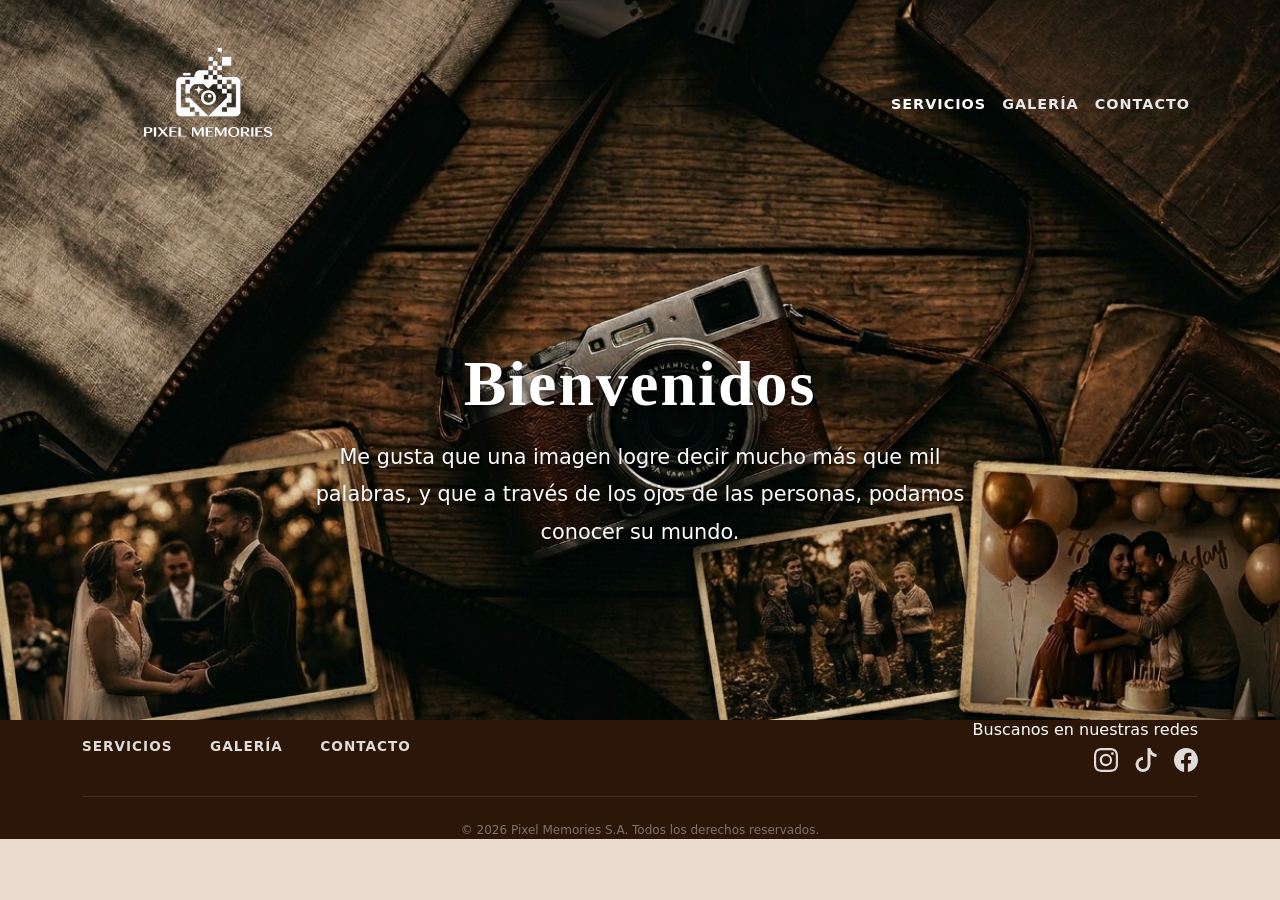
==== commit 6e07d107: "Pseudo terminado el index, copiado el header y footer en otras secciones" ====
--- a/contacto.html
+++ b/contacto.html
@@ -7,6 +7,86 @@
     <title>Contacto - Pixel Memories</title>
 </head>
 <body>
+
+    <header class="main-header">
+    <nav class="navbar navbar-expand-md navbar-dark bg-transparent position-relative">
+        <div class="container">
+        
+        <a class="navbar-brand" href="index.html">
+            <img src="img/icon.png" alt="Pixel Memories" class="logo-img">
+        </a>
+        
+        <button class="navbar-toggler" type="button" data-bs-toggle="collapse" data-bs-target="#navbarNav" aria-controls="navbarNav" aria-expanded="false" aria-label="Toggle navigation">
+            <span class="navbar-toggler-icon"></span>
+        </button>
+        
+        <div class="collapse navbar-collapse" id="navbarNav">
+            <ul class="navbar-nav ms-auto text-uppercase fw-semibold text-center text-md-start">
+                <li class="nav-item"><a class="nav-link active" href="servicios.html">Servicios</a></li>
+                <li class="nav-item"><a class="nav-link" href="galeria.html">Galería</a></li>
+                <li class="nav-item"><a class="nav-link" href="contacto.html">Contacto</a></li>
+            </ul>
+        </div>
+
+        </div>
+    </nav>
+
+    <div class="hero-content container text-center text-white d-flex flex-column justify-content-center align-items-center">
+        <h1 class="display-3 fw-bold mb-3">Bienvenidos</h1>
+        <p class="lead max-w-ch">
+        Me gusta que una imagen logre decir mucho más que mil palabras, y que a través de los ojos de las personas, podamos conocer su mundo.
+        </p>
+    </div>
+</header>
+
+<!--Escriban aca-->
+
+<!--Hasta aca-->
+
+<footer class="footer">
+    <div class="container">
+        <div class="row align-items-center gy-4">
+        
+        <div class="col-md-6 text-center text-md-start">
+            <ul class="footer-links list-unstyled m-0 text-uppercase fw-semibold">
+            <li class="mb-2"><a href="servicios.html">Servicios</a></li>
+            <li class="mb-2"><a href="galeria.html">Galería</a></li>
+            <li class="mb-0"><a href="contacto.html">Contacto</a></li>
+            </ul>
+        </div>
+        
+        <div class="col-md-6 text-center text-md-end">
+            <h6>Buscanos en nuestras redes</h2>
+            <!-- <p class="mb-2 text-uppercase fw-semibold text-white-50 small font-secondary">Buscanos en nuestras redes</p> -->
+            <div class="footer-socials d-flex justify-content-center justify-content-md-end gap-3">
+            <a href="#" target="_blank" aria-label="Instagram">
+                <svg xmlns="http://www.w3.org/2000/svg" width="24" height="24" fill="currentColor" class="bi bi-instagram" viewBox="0 0 16 16">
+                <path d="M8 0C5.829 0 5.556.01 4.703.048 3.85.088 3.269.222 2.76.42a3.9 3.9 0 0 0-1.417.923A3.9 3.9 0 0 0 .42 2.76C.222 3.268.087 3.85.048 4.7.01 5.555 0 5.827 0 8.001c0 2.172.01 2.444.048 3.297.04.852.174 1.433.372 1.942.205.526.478.972.923 1.417.444.445.89.719 1.416.923.51.198 1.09.333 1.942.372C5.555 15.99 5.827 16 8 16s2.444-.01 3.298-.048c.851-.04 1.434-.174 1.943-.372a3.9 3.9 0 0 0 1.416-.923c.445-.445.718-.891.923-1.417.197-.509.332-1.09.372-1.942C15.99 10.445 16 10.173 16 8s-.01-2.444-.048-3.299c-.04-.851-.175-1.433-.372-1.941a3.9 3.9 0 0 0-.923-1.417A3.9 3.9 0 0 0 13.24.42c-.51-.198-1.092-.333-1.943-.372C10.443.01 10.172 0 7.998 0zm-.717 1.442h.718c2.136 0 2.389.007 3.232.046.78.035 1.204.166 1.486.275.373.145.64.319.92.599s.453.546.598.92c.11.281.24.705.275 1.485.039.843.047 1.096.047 3.231s-.008 2.389-.047 3.232c-.035.78-.166 1.203-.275 1.485a2.5 2.5 0 0 1-.599.919c-.28.28-.546.453-.92.598-.28.11-.704.24-1.485.276-.843.038-1.096.047-3.232.047s-2.39-.009-3.233-.047c-.78-.036-1.203-.166-1.485-.276a2.5 2.5 0 0 1-.92-.598 2.5 2.5 0 0 1-.6-.92c-.109-.281-.24-.705-.275-1.485-.038-.843-.046-1.096-.046-3.233s.008-2.388.046-3.231c.036-.78.166-1.204.276-1.486.145-.373.319-.64.599-.92s.546-.453.92-.598c.282-.11.705-.24 1.485-.276.738-.034 1.024-.044 2.515-.045zm4.988 1.328a.96.96 0 1 0 0 1.92.96.96 0 0 0 0-1.92m-4.27 1.122a4.109 4.109 0 1 0 0 8.217 4.109 4.109 0 0 0 0-8.217m0 1.441a2.667 2.667 0 1 1 0 5.334 2.667 2.667 0 0 1 0-5.334"/>
+                </svg>
+            </a>
+            <a href="#" target="_blank" aria-label="TikTok">
+                <svg xmlns="http://www.w3.org/2000/svg" width="24" height="24" fill="currentColor" class="bi bi-tiktok" viewBox="0 0 16 16">
+                <path d="M9 0h1.98c.144.715.54 1.617 1.235 2.512C12.895 3.389 13.797 4 15 4v2c-1.753 0-3.07-.814-4-1.829V11a5 5 0 1 1-5-5v2a3 3 0 1 0 3 3z"/>
+                </svg>
+            </a>
+            <a href="#" target="_blank" aria-label="Facebook">
+                <svg xmlns="http://www.w3.org/2000/svg" width="24" height="24" fill="currentColor" class="bi bi-facebook" viewBox="0 0 16 16">
+                <path d="M16 8.049c0-4.446-3.582-8.05-8-8.05C3.58 0-.002 3.603-.002 8.05c0 4.017 2.926 7.347 6.75 7.951v-5.625h-2.03V8.05H6.75V6.275c0-2.017 1.195-3.131 3.022-3.131.876 0 1.791.157 1.791.157v1.98h-1.009c-.993 0-1.303.621-1.303 1.258v1.51h2.218l-.354 2.326H9.25V16c3.824-.604 6.75-3.934 6.75-7.951"/>
+                </svg>
+            </a>
+            </div>
+        </div>
+
+        </div>
+
+        <hr class="my-4 footer-divider">
+        <div class="row">
+        <div class="col-12 text-center">
+            <p class="copyright-text mb-0">&copy; 2026 Pixel Memories S.A. Todos los derechos reservados.</p>
+        </div>
+        </div>
+    </div>
+</footer>
     <script src="/lib/bootstrap/dist/js/bootstrap.min.js"></script>
 </body>
 </html>
--- a/css/style.css
+++ b/css/style.css
@@ -1,84 +1,160 @@
 @charset "UTF-8";
-.header {
+.main-header {
   position: relative;
-  min-height: 40rem;
   background-image: url("../img/banner.png");
   background-size: cover;
-  background-position: center -20rem;
+  background-position: center;
+  background-repeat: no-repeat;
+  min-height: 80vh;
   display: flex;
   flex-direction: column;
-  /*&::before {
-      content: "";
-      position: absolute;
-      inset: 0;
-
-      background: rgba(0, 0, 0, 0.35);
-  }*/
-}
-
-.navbar {
-  position: relative;
-  z-index: 2;
+}
+.main-header .navbar {
   padding-top: 1.5rem;
 }
-
-.navbar-brand {
-  display: flex;
-  flex-direction: column;
-  align-items: center;
-  color: white;
+.main-header .navbar .logo-img {
+  width: 15rem;
+  height: auto;
+  padding-left: 0.8rem;
+}
+.main-header .navbar .nav-link {
+  color: rgba(255, 255, 255, 0.9);
+  font-size: 0.9rem;
+  letter-spacing: 1px;
+  transition: color 0.3s ease;
+}
+.main-header .navbar .nav-link:hover {
+  color: #ebdbce;
+}
+.main-header .navbar .navbar-toggler {
+  padding: 0.25rem 0.5rem;
+  font-size: 1.25rem;
+  border: 1px solid rgba(255, 255, 255, 0.2);
+}
+.main-header .navbar .navbar-toggler:focus {
+  box-shadow: none;
+}
+
+.hero-content {
+  flex-grow: 1;
+  padding: 3rem 1rem;
+  text-shadow: 0 2px 4px rgba(0, 0, 0, 0.6);
+}
+.hero-content h1, .hero-content .h1 {
+  font-family: "Georgia", serif;
+  letter-spacing: 2px;
+}
+.hero-content p {
+  max-width: 650px;
+  font-size: 1.3rem;
+  line-height: 1.8;
+}
+
+@media (max-width: 768px) {
+  .main-header {
+    min-height: 85vh;
+  }
+  .main-header .navbar {
+    height: 12rem;
+    display: flex;
+    align-items: center;
+  }
+  .main-header .navbar .navbar-brand {
+    position: absolute;
+    left: 50%;
+    top: 50%;
+    transform: translate(-50%, -50%);
+    margin: 0;
+    z-index: 10;
+  }
+  .main-header .navbar .navbar-toggler {
+    position: absolute;
+    right: 15px;
+    top: 50%;
+    transform: translateY(-50%);
+    z-index: 20;
+  }
+  .main-header .navbar-collapse {
+    background-color: rgba(0, 0, 0, 0.75);
+    position: absolute;
+    top: 75%;
+    left: 0px;
+    right: 0px;
+  }
+  .main-header .navbar-collapse .nav-item {
+    margin: 0.8rem 0;
+  }
+  .main-header .hero-content {
+    padding: 2rem 1rem;
+  }
+  .main-header .hero-content h1, .main-header .hero-content .h1 {
+    font-size: 2.5rem;
+  }
+  .main-header .hero-content p {
+    font-size: 1rem;
+  }
+}
+.img-wrapper {
+  width: 100%;
+  overflow: hidden;
+  border-radius: 4px;
+}
+
+.custom-section-img {
+  width: 100%;
+  object-fit: cover;
+  object-position: center;
+}
+
+@media (min-width: 768px) {
+  .custom-section-img {
+    height: 320px;
+  }
+}
+.footer {
+  background-color: #2b1608;
+  color: #ffffff;
+}
+@media (min-width: 768px) {
+  .footer .footer-links li {
+    display: inline-block;
+    margin-right: 2rem;
+    margin-bottom: 0 !important;
+  }
+}
+.footer .footer-links a {
+  color: rgba(255, 255, 255, 0.85);
   text-decoration: none;
-}
-.navbar-brand img {
-  width: 16rem;
-  height: auto;
-}
-.navbar-brand span {
-  margin-top: 0.25rem;
-  font-size: 0.7rem;
-  font-weight: 700;
+  font-size: 0.85rem;
   letter-spacing: 1px;
-}
-
-.navbar-nav {
-  gap: 2rem;
-}
-
-.nav-link {
-  color: white !important;
-  font-family: "Montserrat", sans-serif;
-  font-size: 1.2rem !important;
-  font-weight: 600 !important;
-  letter-spacing: 1px;
-  text-transform: uppercase;
-}
-.nav-link:hover {
-  opacity: 0.6;
-}
-
-.header-contenido {
-  position: relative;
-  z-index: 2;
-  flex: 1;
-  display: flex;
-  flex-direction: column;
-  justify-content: center;
-  align-items: center;
-  text-align: center;
-  color: white;
-  padding: 0 1rem;
-}
-.header-contenido h1, .header-contenido .h1 {
-  font-family: Georgia, serif;
-  font-size: 4.2rem;
-  font-weight: bold;
-  margin-bottom: 1rem;
-}
-.header-contenido p {
-  max-width: 700px;
-  font-size: 1.4rem;
-  font-weight: 500;
-  line-height: 1.4;
+  transition: color 0.3s ease;
+}
+.footer .footer-links a:hover {
+  color: #bda38f;
+}
+.footer .font-secondary {
+  font-size: 0.8rem;
+  letter-spacing: 0.5px;
+}
+.footer .footer-socials a {
+  color: rgba(255, 255, 255, 0.85);
+  transition: transform 0.3s ease, color 0.3s ease;
+  display: inline-block;
+}
+.footer .footer-socials a:hover {
+  color: #bda38f;
+  transform: translateY(-3px);
+}
+.footer .footer-socials a svg {
+  vertical-align: middle;
+}
+.footer .footer-divider {
+  border-top: 1px solid rgba(255, 255, 255, 0.1);
+  opacity: 1;
+}
+.footer .copyright-text {
+  font-size: 0.75rem;
+  color: rgba(255, 255, 255, 0.4);
 }
 
 /*!
@@ -111,7 +187,7 @@
   --bs-gray-700: #495057;
   --bs-gray-800: #343a40;
   --bs-gray-900: #212529;
-  --bs-primary: #0d6efd;
+  --bs-primary: #2b1608;
   --bs-secondary: #6c757d;
   --bs-success: #198754;
   --bs-info: #0dcaf0;
@@ -119,7 +195,7 @@
   --bs-danger: #dc3545;
   --bs-light: #f8f9fa;
   --bs-dark: #212529;
-  --bs-primary-rgb: 13, 110, 253;
+  --bs-primary-rgb: 43, 22, 8;
   --bs-secondary-rgb: 108, 117, 125;
   --bs-success-rgb: 25, 135, 84;
   --bs-info-rgb: 13, 202, 240;
@@ -127,7 +203,7 @@
   --bs-danger-rgb: 220, 53, 69;
   --bs-light-rgb: 248, 249, 250;
   --bs-dark-rgb: 33, 37, 41;
-  --bs-primary-text-emphasis: rgb(5.2, 44, 101.2);
+  --bs-primary-text-emphasis: rgb(17.2, 8.8, 3.2);
   --bs-secondary-text-emphasis: rgb(43.2, 46.8, 50);
   --bs-success-text-emphasis: rgb(10, 54, 33.6);
   --bs-info-text-emphasis: rgb(5.2, 80.8, 96);
@@ -135,7 +211,7 @@
   --bs-danger-text-emphasis: rgb(88, 21.2, 27.6);
   --bs-light-text-emphasis: #495057;
   --bs-dark-text-emphasis: #495057;
-  --bs-primary-bg-subtle: rgb(206.6, 226, 254.6);
+  --bs-primary-bg-subtle: rgb(212.6, 208.4, 205.6);
   --bs-secondary-bg-subtle: rgb(225.6, 227.4, 229);
   --bs-success-bg-subtle: rgb(209, 231, 220.8);
   --bs-info-bg-subtle: rgb(206.6, 244.4, 252);
@@ -143,7 +219,7 @@
   --bs-danger-bg-subtle: rgb(248, 214.6, 217.8);
   --bs-light-bg-subtle: rgb(251.5, 252, 252.5);
   --bs-dark-bg-subtle: #ced4da;
-  --bs-primary-border-subtle: rgb(158.2, 197, 254.2);
+  --bs-primary-border-subtle: rgb(170.2, 161.8, 156.2);
   --bs-secondary-border-subtle: rgb(196.2, 199.8, 203);
   --bs-success-border-subtle: rgb(163, 207, 186.6);
   --bs-info-border-subtle: rgb(158.2, 233.8, 249);
@@ -162,8 +238,8 @@
   --bs-body-line-height: 1.5;
   --bs-body-color: #212529;
   --bs-body-color-rgb: 33, 37, 41;
-  --bs-body-bg: #fff;
-  --bs-body-bg-rgb: 255, 255, 255;
+  --bs-body-bg: #ebdbce;
+  --bs-body-bg-rgb: 235, 219, 206;
   --bs-emphasis-color: #000;
   --bs-emphasis-color-rgb: 0, 0, 0;
   --bs-secondary-color: rgba(33, 37, 41, 0.75);
@@ -175,11 +251,11 @@
   --bs-tertiary-bg: #f8f9fa;
   --bs-tertiary-bg-rgb: 248, 249, 250;
   --bs-heading-color: inherit;
-  --bs-link-color: #0d6efd;
-  --bs-link-color-rgb: 13, 110, 253;
+  --bs-link-color: #2b1608;
+  --bs-link-color-rgb: 43, 22, 8;
   --bs-link-decoration: underline;
-  --bs-link-hover-color: rgb(10.4, 88, 202.4);
-  --bs-link-hover-color-rgb: 10, 88, 202;
+  --bs-link-hover-color: rgb(34.4, 17.6, 6.4);
+  --bs-link-hover-color-rgb: 34, 18, 6;
   --bs-code-color: #d63384;
   --bs-highlight-color: #212529;
   --bs-highlight-bg: rgb(255, 242.6, 205.4);
@@ -200,7 +276,7 @@
   --bs-box-shadow-inset: inset 0 1px 2px rgba(0, 0, 0, 0.075);
   --bs-focus-ring-width: 0.25rem;
   --bs-focus-ring-opacity: 0.25;
-  --bs-focus-ring-color: rgba(13, 110, 253, 0.25);
+  --bs-focus-ring-color: rgba(43, 22, 8, 0.25);
   --bs-form-valid-color: #198754;
   --bs-form-valid-border-color: #198754;
   --bs-form-invalid-color: #dc3545;
@@ -223,7 +299,7 @@
   --bs-tertiary-color-rgb: 222, 226, 230;
   --bs-tertiary-bg: rgb(42.5, 47.5, 52.5);
   --bs-tertiary-bg-rgb: 43, 48, 53;
-  --bs-primary-text-emphasis: rgb(109.8, 168, 253.8);
+  --bs-primary-text-emphasis: rgb(127.8, 115.2, 106.8);
   --bs-secondary-text-emphasis: rgb(166.8, 172.2, 177);
   --bs-success-text-emphasis: rgb(117, 183, 152.4);
   --bs-info-text-emphasis: rgb(109.8, 223.2, 246);
@@ -231,7 +307,7 @@
   --bs-danger-text-emphasis: rgb(234, 133.8, 143.4);
   --bs-light-text-emphasis: #f8f9fa;
   --bs-dark-text-emphasis: #dee2e6;
-  --bs-primary-bg-subtle: rgb(2.6, 22, 50.6);
+  --bs-primary-bg-subtle: rgb(8.6, 4.4, 1.6);
   --bs-secondary-bg-subtle: rgb(21.6, 23.4, 25);
   --bs-success-bg-subtle: rgb(5, 27, 16.8);
   --bs-info-bg-subtle: rgb(2.6, 40.4, 48);
@@ -239,7 +315,7 @@
   --bs-danger-bg-subtle: rgb(44, 10.6, 13.8);
   --bs-light-bg-subtle: #343a40;
   --bs-dark-bg-subtle: #1a1d20;
-  --bs-primary-border-subtle: rgb(7.8, 66, 151.8);
+  --bs-primary-border-subtle: rgb(25.8, 13.2, 4.8);
   --bs-secondary-border-subtle: rgb(64.8, 70.2, 75);
   --bs-success-border-subtle: rgb(15, 81, 50.4);
   --bs-info-border-subtle: rgb(7.8, 121.2, 144);
@@ -248,10 +324,10 @@
   --bs-light-border-subtle: #495057;
   --bs-dark-border-subtle: #343a40;
   --bs-heading-color: inherit;
-  --bs-link-color: rgb(109.8, 168, 253.8);
-  --bs-link-hover-color: rgb(138.84, 185.4, 254.04);
-  --bs-link-color-rgb: 110, 168, 254;
-  --bs-link-hover-color-rgb: 139, 185, 254;
+  --bs-link-color: rgb(127.8, 115.2, 106.8);
+  --bs-link-hover-color: rgb(153.24, 143.16, 136.44);
+  --bs-link-color-rgb: 128, 115, 107;
+  --bs-link-hover-color-rgb: 153, 143, 136;
   --bs-code-color: rgb(230.4, 132.6, 181.2);
   --bs-highlight-color: #dee2e6;
   --bs-highlight-bg: rgb(102, 77.2, 2.8);
@@ -2016,13 +2092,13 @@
 
 .table-primary {
   --bs-table-color: #000;
-  --bs-table-bg: rgb(206.6, 226, 254.6);
-  --bs-table-border-color: rgb(165.28, 180.8, 203.68);
-  --bs-table-striped-bg: rgb(196.27, 214.7, 241.87);
+  --bs-table-bg: rgb(212.6, 208.4, 205.6);
+  --bs-table-border-color: rgb(170.08, 166.72, 164.48);
+  --bs-table-striped-bg: rgb(201.97, 197.98, 195.32);
   --bs-table-striped-color: #000;
-  --bs-table-active-bg: rgb(185.94, 203.4, 229.14);
+  --bs-table-active-bg: rgb(191.34, 187.56, 185.04);
   --bs-table-active-color: #000;
-  --bs-table-hover-bg: rgb(191.105, 209.05, 235.505);
+  --bs-table-hover-bg: rgb(196.655, 192.77, 190.18);
   --bs-table-hover-color: #000;
   color: var(--bs-table-color);
   border-color: var(--bs-table-border-color);
@@ -2220,9 +2296,9 @@
 .form-control:focus {
   color: var(--bs-body-color);
   background-color: var(--bs-body-bg);
-  border-color: rgb(134, 182.5, 254);
+  border-color: rgb(149, 138.5, 131.5);
   outline: 0;
-  box-shadow: 0 0 0 0.25rem rgba(13, 110, 253, 0.25);
+  box-shadow: 0 0 0 0.25rem rgba(43, 22, 8, 0.25);
 }
 .form-control::-webkit-date-and-time-value {
   min-width: 85px;
@@ -2365,9 +2441,9 @@
   }
 }
 .form-select:focus {
-  border-color: rgb(134, 182.5, 254);
+  border-color: rgb(149, 138.5, 131.5);
   outline: 0;
-  box-shadow: 0 0 0 0.25rem rgba(13, 110, 253, 0.25);
+  box-shadow: 0 0 0 0.25rem rgba(43, 22, 8, 0.25);
 }
 .form-select[multiple], .form-select[size]:not([size="1"]) {
   padding-right: 0.75rem;
@@ -2449,13 +2525,13 @@
   filter: brightness(90%);
 }
 .form-check-input:focus {
-  border-color: rgb(134, 182.5, 254);
+  border-color: rgb(149, 138.5, 131.5);
   outline: 0;
-  box-shadow: 0 0 0 0.25rem rgba(13, 110, 253, 0.25);
+  box-shadow: 0 0 0 0.25rem rgba(43, 22, 8, 0.25);
 }
 .form-check-input:checked {
-  background-color: #0d6efd;
-  border-color: #0d6efd;
+  background-color: #2b1608;
+  border-color: #2b1608;
 }
 .form-check-input:checked[type=checkbox] {
   --bs-form-check-bg-image: url("data:image/svg+xml,%3csvg xmlns='http://www.w3.org/2000/svg' viewBox='0 0 20 20'%3e%3cpath fill='none' stroke='%23fff' stroke-linecap='round' stroke-linejoin='round' stroke-width='3' d='m6 10 3 3 6-6'/%3e%3c/svg%3e");
@@ -2464,8 +2540,8 @@
   --bs-form-check-bg-image: url("data:image/svg+xml,%3csvg xmlns='http://www.w3.org/2000/svg' viewBox='-4 -4 8 8'%3e%3ccircle r='2' fill='%23fff'/%3e%3c/svg%3e");
 }
 .form-check-input[type=checkbox]:indeterminate {
-  background-color: #0d6efd;
-  border-color: #0d6efd;
+  background-color: #2b1608;
+  border-color: #2b1608;
   --bs-form-check-bg-image: url("data:image/svg+xml,%3csvg xmlns='http://www.w3.org/2000/svg' viewBox='0 0 20 20'%3e%3cpath fill='none' stroke='%23fff' stroke-linecap='round' stroke-linejoin='round' stroke-width='3' d='M6 10h8'/%3e%3c/svg%3e");
 }
 .form-check-input:disabled {
@@ -2496,7 +2572,7 @@
   }
 }
 .form-switch .form-check-input:focus {
-  --bs-form-switch-bg: url("data:image/svg+xml,%3csvg xmlns='http://www.w3.org/2000/svg' viewBox='-4 -4 8 8'%3e%3ccircle r='3' fill='rgb%28134, 182.5, 254%29'/%3e%3c/svg%3e");
+  --bs-form-switch-bg: url("data:image/svg+xml,%3csvg xmlns='http://www.w3.org/2000/svg' viewBox='-4 -4 8 8'%3e%3ccircle r='3' fill='rgb%28149, 138.5, 131.5%29'/%3e%3c/svg%3e");
 }
 .form-switch .form-check-input:checked {
   background-position: right center;
@@ -2542,10 +2618,10 @@
   outline: 0;
 }
 .form-range:focus::-webkit-slider-thumb {
-  box-shadow: 0 0 0 1px #fff, 0 0 0 0.25rem rgba(13, 110, 253, 0.25);
+  box-shadow: 0 0 0 1px #ebdbce, 0 0 0 0.25rem rgba(43, 22, 8, 0.25);
 }
 .form-range:focus::-moz-range-thumb {
-  box-shadow: 0 0 0 1px #fff, 0 0 0 0.25rem rgba(13, 110, 253, 0.25);
+  box-shadow: 0 0 0 1px #ebdbce, 0 0 0 0.25rem rgba(43, 22, 8, 0.25);
 }
 .form-range::-moz-focus-outer {
   border: 0;
@@ -2555,7 +2631,7 @@
   height: 1rem;
   margin-top: -0.25rem;
   appearance: none;
-  background-color: #0d6efd;
+  background-color: #2b1608;
   border: 0;
   border-radius: 1rem;
   transition: background-color 0.15s ease-in-out, border-color 0.15s ease-in-out, box-shadow 0.15s ease-in-out;
@@ -2566,7 +2642,7 @@
   }
 }
 .form-range::-webkit-slider-thumb:active {
-  background-color: rgb(182.4, 211.5, 254.4);
+  background-color: rgb(191.4, 185.1, 180.9);
 }
 .form-range::-webkit-slider-runnable-track {
   width: 100%;
@@ -2581,7 +2657,7 @@
   width: 1rem;
   height: 1rem;
   appearance: none;
-  background-color: #0d6efd;
+  background-color: #2b1608;
   border: 0;
   border-radius: 1rem;
   transition: background-color 0.15s ease-in-out, border-color 0.15s ease-in-out, box-shadow 0.15s ease-in-out;
@@ -2592,7 +2668,7 @@
   }
 }
 .form-range::-moz-range-thumb:active {
-  background-color: rgb(182.4, 211.5, 254.4);
+  background-color: rgb(191.4, 185.1, 180.9);
 }
 .form-range::-moz-range-track {
   width: 100%;
@@ -3052,19 +3128,19 @@
 
 .btn-primary {
   --bs-btn-color: #fff;
-  --bs-btn-bg: #0d6efd;
-  --bs-btn-border-color: #0d6efd;
+  --bs-btn-bg: #2b1608;
+  --bs-btn-border-color: #2b1608;
   --bs-btn-hover-color: #fff;
-  --bs-btn-hover-bg: rgb(11.05, 93.5, 215.05);
-  --bs-btn-hover-border-color: rgb(10.4, 88, 202.4);
-  --bs-btn-focus-shadow-rgb: 49, 132, 253;
+  --bs-btn-hover-bg: rgb(36.55, 18.7, 6.8);
+  --bs-btn-hover-border-color: rgb(34.4, 17.6, 6.4);
+  --bs-btn-focus-shadow-rgb: 75, 57, 45;
   --bs-btn-active-color: #fff;
-  --bs-btn-active-bg: rgb(10.4, 88, 202.4);
-  --bs-btn-active-border-color: rgb(9.75, 82.5, 189.75);
+  --bs-btn-active-bg: rgb(34.4, 17.6, 6.4);
+  --bs-btn-active-border-color: rgb(32.25, 16.5, 6);
   --bs-btn-active-shadow: inset 0 3px 5px rgba(0, 0, 0, 0.125);
   --bs-btn-disabled-color: #fff;
-  --bs-btn-disabled-bg: #0d6efd;
-  --bs-btn-disabled-border-color: #0d6efd;
+  --bs-btn-disabled-bg: #2b1608;
+  --bs-btn-disabled-border-color: #2b1608;
 }
 
 .btn-secondary {
@@ -3187,19 +3263,19 @@
 }
 
 .btn-outline-primary {
-  --bs-btn-color: #0d6efd;
-  --bs-btn-border-color: #0d6efd;
+  --bs-btn-color: #2b1608;
+  --bs-btn-border-color: #2b1608;
   --bs-btn-hover-color: #fff;
-  --bs-btn-hover-bg: #0d6efd;
-  --bs-btn-hover-border-color: #0d6efd;
-  --bs-btn-focus-shadow-rgb: 13, 110, 253;
+  --bs-btn-hover-bg: #2b1608;
+  --bs-btn-hover-border-color: #2b1608;
+  --bs-btn-focus-shadow-rgb: 43, 22, 8;
   --bs-btn-active-color: #fff;
-  --bs-btn-active-bg: #0d6efd;
-  --bs-btn-active-border-color: #0d6efd;
+  --bs-btn-active-bg: #2b1608;
+  --bs-btn-active-border-color: #2b1608;
   --bs-btn-active-shadow: inset 0 3px 5px rgba(0, 0, 0, 0.125);
-  --bs-btn-disabled-color: #0d6efd;
+  --bs-btn-disabled-color: #2b1608;
   --bs-btn-disabled-bg: transparent;
-  --bs-btn-disabled-border-color: #0d6efd;
+  --bs-btn-disabled-border-color: #2b1608;
   --bs-gradient: none;
 }
 
@@ -3334,7 +3410,7 @@
   --bs-btn-disabled-color: #6c757d;
   --bs-btn-disabled-border-color: transparent;
   --bs-btn-box-shadow: 0 0 0 #000;
-  --bs-btn-focus-shadow-rgb: 49, 132, 253;
+  --bs-btn-focus-shadow-rgb: 75, 57, 45;
   text-decoration: underline;
 }
 .btn-link:focus-visible {
@@ -3441,7 +3517,7 @@
   --bs-dropdown-link-hover-color: var(--bs-body-color);
   --bs-dropdown-link-hover-bg: var(--bs-tertiary-bg);
   --bs-dropdown-link-active-color: #fff;
-  --bs-dropdown-link-active-bg: #0d6efd;
+  --bs-dropdown-link-active-bg: #2b1608;
   --bs-dropdown-link-disabled-color: var(--bs-tertiary-color);
   --bs-dropdown-item-padding-x: 1rem;
   --bs-dropdown-item-padding-y: 0.25rem;
@@ -3707,7 +3783,7 @@
   --bs-dropdown-divider-bg: var(--bs-border-color-translucent);
   --bs-dropdown-link-hover-bg: rgba(255, 255, 255, 0.15);
   --bs-dropdown-link-active-color: #fff;
-  --bs-dropdown-link-active-bg: #0d6efd;
+  --bs-dropdown-link-active-bg: #2b1608;
   --bs-dropdown-link-disabled-color: #adb5bd;
   --bs-dropdown-header-color: #adb5bd;
 }
@@ -3848,7 +3924,7 @@
 }
 .nav-link:focus-visible {
   outline: 0;
-  box-shadow: 0 0 0 0.25rem rgba(13, 110, 253, 0.25);
+  box-shadow: 0 0 0 0.25rem rgba(43, 22, 8, 0.25);
 }
 .nav-link.disabled, .nav-link:disabled {
   color: var(--bs-nav-link-disabled-color);
@@ -3891,7 +3967,7 @@
 .nav-pills {
   --bs-nav-pills-border-radius: var(--bs-border-radius);
   --bs-nav-pills-link-active-color: #fff;
-  --bs-nav-pills-link-active-bg: #0d6efd;
+  --bs-nav-pills-link-active-bg: #2b1608;
 }
 .nav-pills .nav-link {
   border-radius: var(--bs-nav-pills-border-radius);
@@ -4578,8 +4654,8 @@
   --bs-accordion-btn-icon-width: 1.25rem;
   --bs-accordion-btn-icon-transform: rotate(-180deg);
   --bs-accordion-btn-icon-transition: transform 0.2s ease-in-out;
-  --bs-accordion-btn-active-icon: url("data:image/svg+xml,%3csvg xmlns='http://www.w3.org/2000/svg' viewBox='0 0 16 16' fill='none' stroke='rgb%285.2, 44, 101.2%29' stroke-linecap='round' stroke-linejoin='round'%3e%3cpath d='m2 5 6 6 6-6'/%3e%3c/svg%3e");
-  --bs-accordion-btn-focus-box-shadow: 0 0 0 0.25rem rgba(13, 110, 253, 0.25);
+  --bs-accordion-btn-active-icon: url("data:image/svg+xml,%3csvg xmlns='http://www.w3.org/2000/svg' viewBox='0 0 16 16' fill='none' stroke='rgb%2817.2, 8.8, 3.2%29' stroke-linecap='round' stroke-linejoin='round'%3e%3cpath d='m2 5 6 6 6-6'/%3e%3c/svg%3e");
+  --bs-accordion-btn-focus-box-shadow: 0 0 0 0.25rem rgba(43, 22, 8, 0.25);
   --bs-accordion-body-padding-x: 1.25rem;
   --bs-accordion-body-padding-y: 1rem;
   --bs-accordion-active-color: var(--bs-primary-text-emphasis);
@@ -4695,8 +4771,8 @@
 }
 
 [data-bs-theme=dark] .accordion-button::after {
-  --bs-accordion-btn-icon: url("data:image/svg+xml,%3csvg xmlns='http://www.w3.org/2000/svg' viewBox='0 0 16 16' fill='rgb%28109.8, 168, 253.8%29'%3e%3cpath fill-rule='evenodd' d='M1.646 4.646a.5.5 0 0 1 .708 0L8 10.293l5.646-5.647a.5.5 0 0 1 .708.708l-6 6a.5.5 0 0 1-.708 0l-6-6a.5.5 0 0 1 0-.708'/%3e%3c/svg%3e");
-  --bs-accordion-btn-active-icon: url("data:image/svg+xml,%3csvg xmlns='http://www.w3.org/2000/svg' viewBox='0 0 16 16' fill='rgb%28109.8, 168, 253.8%29'%3e%3cpath fill-rule='evenodd' d='M1.646 4.646a.5.5 0 0 1 .708 0L8 10.293l5.646-5.647a.5.5 0 0 1 .708.708l-6 6a.5.5 0 0 1-.708 0l-6-6a.5.5 0 0 1 0-.708'/%3e%3c/svg%3e");
+  --bs-accordion-btn-icon: url("data:image/svg+xml,%3csvg xmlns='http://www.w3.org/2000/svg' viewBox='0 0 16 16' fill='rgb%28127.8, 115.2, 106.8%29'%3e%3cpath fill-rule='evenodd' d='M1.646 4.646a.5.5 0 0 1 .708 0L8 10.293l5.646-5.647a.5.5 0 0 1 .708.708l-6 6a.5.5 0 0 1-.708 0l-6-6a.5.5 0 0 1 0-.708'/%3e%3c/svg%3e");
+  --bs-accordion-btn-active-icon: url("data:image/svg+xml,%3csvg xmlns='http://www.w3.org/2000/svg' viewBox='0 0 16 16' fill='rgb%28127.8, 115.2, 106.8%29'%3e%3cpath fill-rule='evenodd' d='M1.646 4.646a.5.5 0 0 1 .708 0L8 10.293l5.646-5.647a.5.5 0 0 1 .708.708l-6 6a.5.5 0 0 1-.708 0l-6-6a.5.5 0 0 1 0-.708'/%3e%3c/svg%3e");
 }
 
 .breadcrumb {
@@ -4745,10 +4821,10 @@
   --bs-pagination-hover-border-color: var(--bs-border-color);
   --bs-pagination-focus-color: var(--bs-link-hover-color);
   --bs-pagination-focus-bg: var(--bs-secondary-bg);
-  --bs-pagination-focus-box-shadow: 0 0 0 0.25rem rgba(13, 110, 253, 0.25);
+  --bs-pagination-focus-box-shadow: 0 0 0 0.25rem rgba(43, 22, 8, 0.25);
   --bs-pagination-active-color: #fff;
-  --bs-pagination-active-bg: #0d6efd;
-  --bs-pagination-active-border-color: #0d6efd;
+  --bs-pagination-active-bg: #2b1608;
+  --bs-pagination-active-border-color: #2b1608;
   --bs-pagination-disabled-color: var(--bs-secondary-color);
   --bs-pagination-disabled-bg: var(--bs-secondary-bg);
   --bs-pagination-disabled-border-color: var(--bs-border-color);
@@ -4960,7 +5036,7 @@
   --bs-progress-border-radius: var(--bs-border-radius);
   --bs-progress-box-shadow: var(--bs-box-shadow-inset);
   --bs-progress-bar-color: #fff;
-  --bs-progress-bar-bg: #0d6efd;
+  --bs-progress-bar-bg: #2b1608;
   --bs-progress-bar-transition: width 0.6s ease;
   display: flex;
   height: var(--bs-progress-height);
@@ -5025,8 +5101,8 @@
   --bs-list-group-disabled-color: var(--bs-secondary-color);
   --bs-list-group-disabled-bg: var(--bs-body-bg);
   --bs-list-group-active-color: #fff;
-  --bs-list-group-active-bg: #0d6efd;
-  --bs-list-group-active-border-color: #0d6efd;
+  --bs-list-group-active-bg: #2b1608;
+  --bs-list-group-active-border-color: #2b1608;
   display: flex;
   flex-direction: column;
   padding-left: 0;
@@ -5357,7 +5433,7 @@
   --bs-btn-close-bg: url("data:image/svg+xml,%3csvg xmlns='http://www.w3.org/2000/svg' viewBox='0 0 16 16' fill='%23000'%3e%3cpath d='M.293.293a1 1 0 0 1 1.414 0L8 6.586 14.293.293a1 1 0 1 1 1.414 1.414L9.414 8l6.293 6.293a1 1 0 0 1-1.414 1.414L8 9.414l-6.293 6.293a1 1 0 0 1-1.414-1.414L6.586 8 .293 1.707a1 1 0 0 1 0-1.414'/%3e%3c/svg%3e");
   --bs-btn-close-opacity: 0.5;
   --bs-btn-close-hover-opacity: 0.75;
-  --bs-btn-close-focus-shadow: 0 0 0 0.25rem rgba(13, 110, 253, 0.25);
+  --bs-btn-close-focus-shadow: 0 0 0 0.25rem rgba(43, 22, 8, 0.25);
   --bs-btn-close-focus-opacity: 1;
   --bs-btn-close-disabled-opacity: 0.25;
   box-sizing: content-box;
@@ -6884,8 +6960,8 @@
   text-decoration-color: RGBA(var(--bs-primary-rgb), var(--bs-link-underline-opacity, 1)) !important;
 }
 .link-primary:hover, .link-primary:focus {
-  color: RGBA(10, 88, 202, var(--bs-link-opacity, 1)) !important;
-  text-decoration-color: RGBA(10, 88, 202, var(--bs-link-underline-opacity, 1)) !important;
+  color: RGBA(34, 18, 6, var(--bs-link-opacity, 1)) !important;
+  text-decoration-color: RGBA(34, 18, 6, var(--bs-link-underline-opacity, 1)) !important;
 }
 
 .link-secondary {
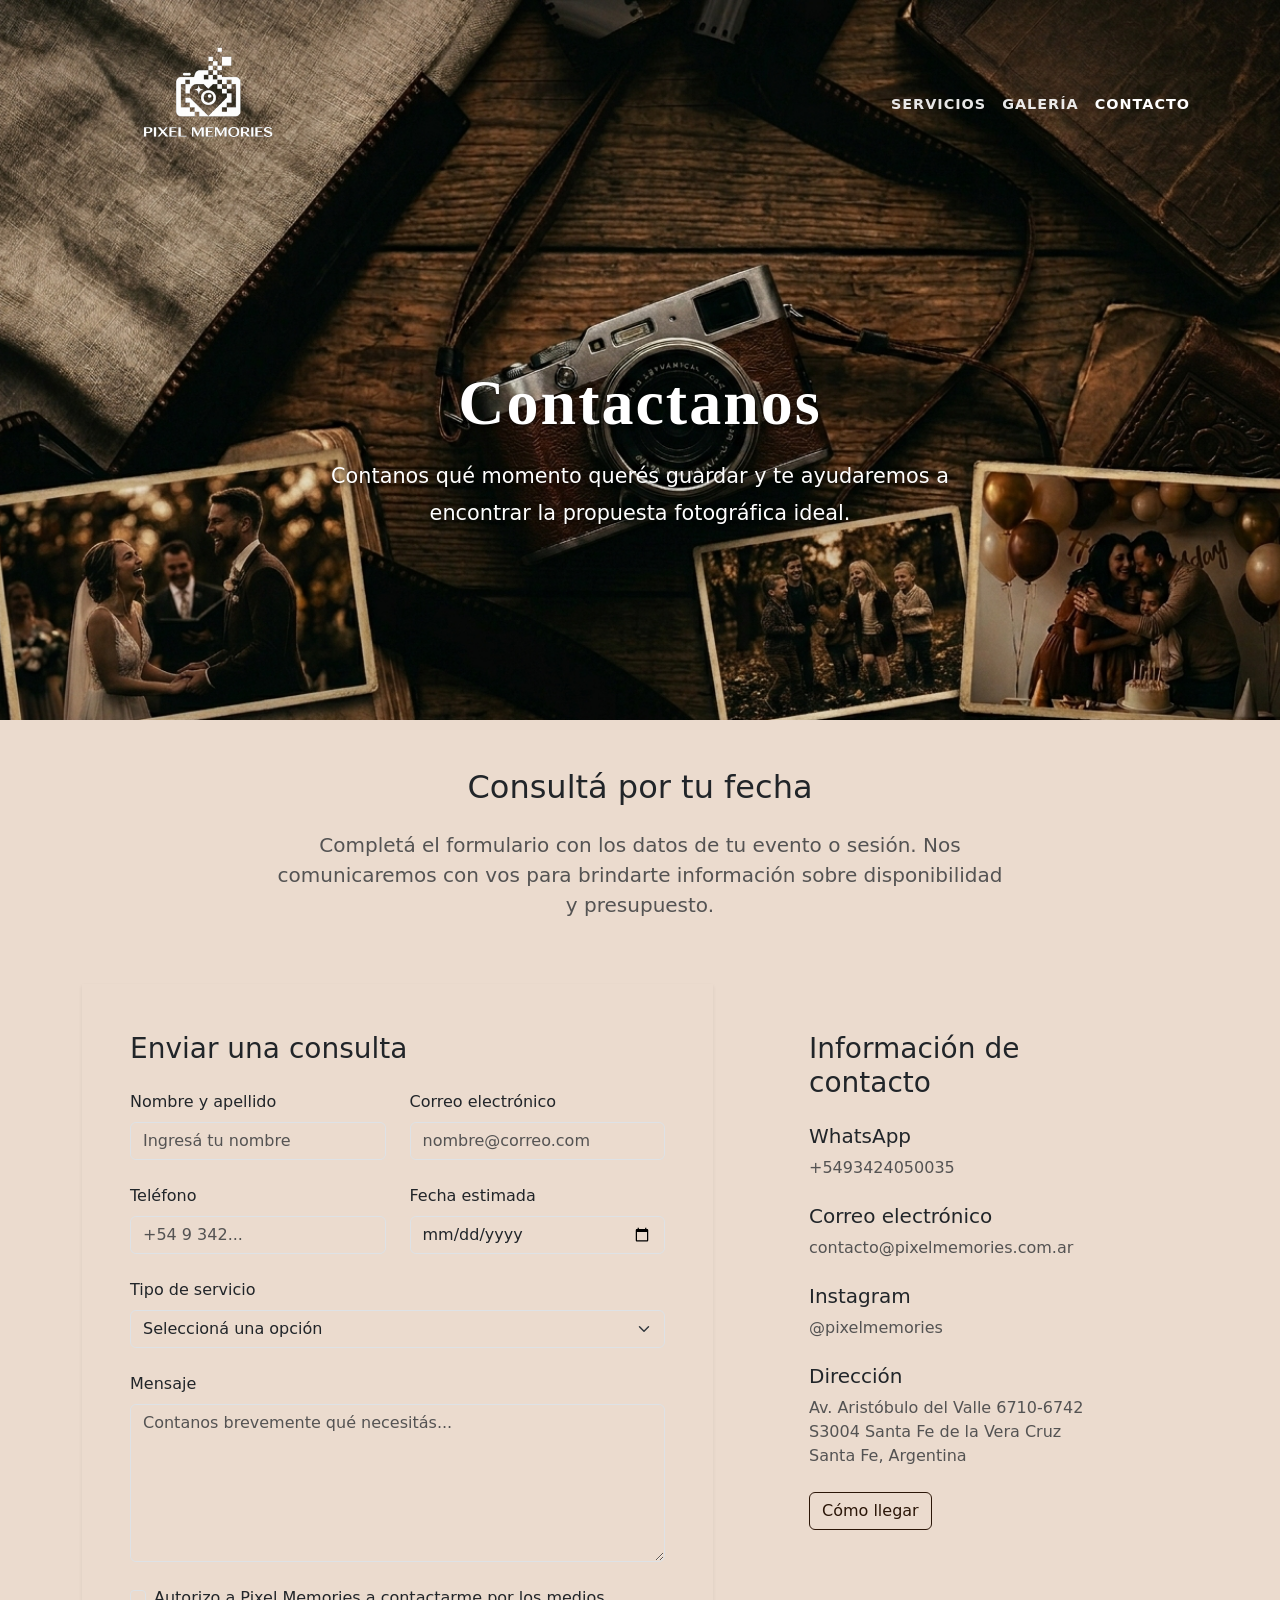
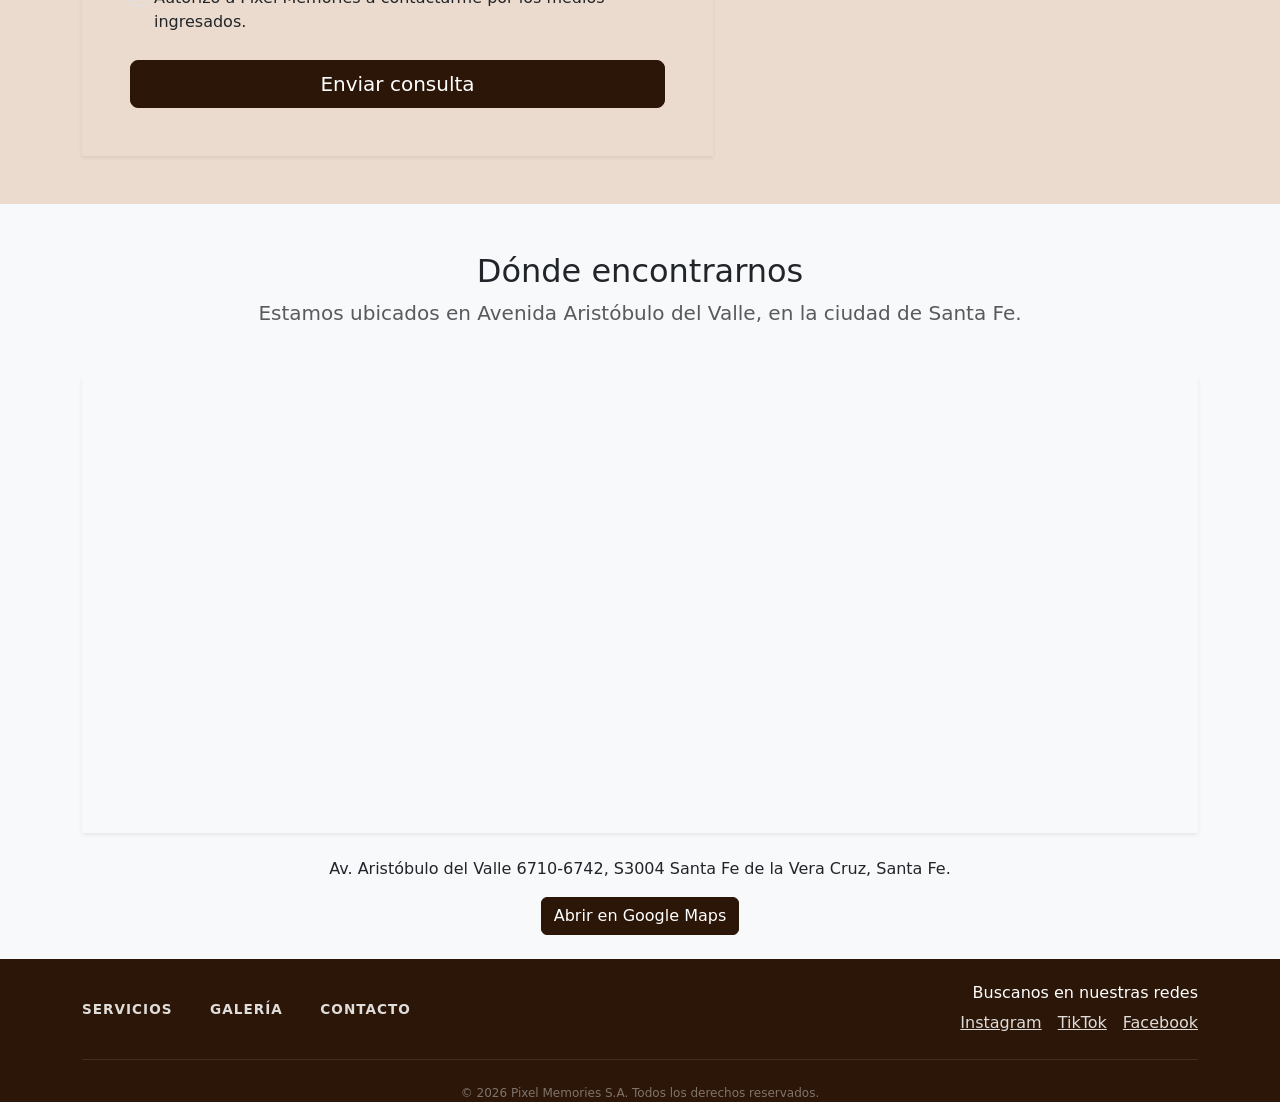
==== commit 43bcf112: "Ale Loza : modificacion en index, se suma contacto, galeria y servicios mas cambios en css" ====
--- a/contacto.html
+++ b/contacto.html
@@ -3,90 +3,681 @@
 <head>
     <meta charset="UTF-8">
     <meta name="viewport" content="width=device-width, initial-scale=1.0">
-    <link href="/css/style.css" rel="stylesheet">
-    <title>Contacto - Pixel Memories</title>
+
+    <meta
+        name="description"
+        content="Contactá a Pixel Memories para consultar disponibilidad, servicios y presupuestos de fotografía en Santa Fe."
+    >
+
+    <meta
+        name="keywords"
+        content="contacto fotógrafo, presupuesto fotografía, fotografía de eventos, sesiones familiares, fotógrafo Santa Fe"
+    >
+
+    <meta name="author" content="Pixel Memories">
+
+    <link href="css/style.css" rel="stylesheet">
+
+    <link
+        href="https://fonts.googleapis.com/css2?family=Montserrat:wght@400;500;600;700;800&display=swap"
+        rel="stylesheet"
+    >
+
+    <title>Contacto | Pixel Memories</title>
 </head>
+
 <body>
 
+    <!-- Encabezado -->
     <header class="main-header">
-    <nav class="navbar navbar-expand-md navbar-dark bg-transparent position-relative">
-        <div class="container">
-        
-        <a class="navbar-brand" href="index.html">
-            <img src="img/icon.png" alt="Pixel Memories" class="logo-img">
-        </a>
-        
-        <button class="navbar-toggler" type="button" data-bs-toggle="collapse" data-bs-target="#navbarNav" aria-controls="navbarNav" aria-expanded="false" aria-label="Toggle navigation">
-            <span class="navbar-toggler-icon"></span>
-        </button>
-        
-        <div class="collapse navbar-collapse" id="navbarNav">
-            <ul class="navbar-nav ms-auto text-uppercase fw-semibold text-center text-md-start">
-                <li class="nav-item"><a class="nav-link active" href="servicios.html">Servicios</a></li>
-                <li class="nav-item"><a class="nav-link" href="galeria.html">Galería</a></li>
-                <li class="nav-item"><a class="nav-link" href="contacto.html">Contacto</a></li>
-            </ul>
+
+        <nav
+            class="navbar navbar-expand-md navbar-dark bg-transparent position-relative"
+            aria-label="Navegación principal"
+        >
+            <div class="container">
+
+                <a
+                    class="navbar-brand"
+                    href="index.html"
+                    aria-label="Ir a la página principal de Pixel Memories"
+                >
+                    <img
+                        src="img/icon.png"
+                        alt="Logotipo de Pixel Memories"
+                        class="logo-img"
+                    >
+                </a>
+
+                <button
+                    class="navbar-toggler"
+                    type="button"
+                    data-bs-toggle="collapse"
+                    data-bs-target="#navbarNav"
+                    aria-controls="navbarNav"
+                    aria-expanded="false"
+                    aria-label="Abrir o cerrar menú de navegación"
+                >
+                    <span class="navbar-toggler-icon"></span>
+                </button>
+
+                <div class="collapse navbar-collapse" id="navbarNav">
+                    <ul class="navbar-nav ms-auto text-uppercase fw-semibold text-center text-md-start">
+
+                        <li class="nav-item">
+                            <a class="nav-link" href="servicios.html">
+                                Servicios
+                            </a>
+                        </li>
+
+                        <li class="nav-item">
+                            <a class="nav-link" href="galeria.html">
+                                Galería
+                            </a>
+                        </li>
+
+                        <li class="nav-item">
+                            <a
+                                class="nav-link active"
+                                href="contacto.html"
+                                aria-current="page"
+                            >
+                                Contacto
+                            </a>
+                        </li>
+
+                    </ul>
+                </div>
+
+            </div>
+        </nav>
+
+        <div
+            class="hero-content container text-center text-white d-flex flex-column justify-content-center align-items-center"
+        >
+            <h1 class="display-3 fw-bold mb-3">
+                Contactanos
+            </h1>
+
+            <p class="lead max-w-ch">
+                Contanos qué momento querés guardar y te ayudaremos
+                a encontrar la propuesta fotográfica ideal.
+            </p>
         </div>
 
-        </div>
-    </nav>
-
-    <div class="hero-content container text-center text-white d-flex flex-column justify-content-center align-items-center">
-        <h1 class="display-3 fw-bold mb-3">Bienvenidos</h1>
-        <p class="lead max-w-ch">
-        Me gusta que una imagen logre decir mucho más que mil palabras, y que a través de los ojos de las personas, podamos conocer su mundo.
-        </p>
-    </div>
-</header>
-
-<!--Escriban aca-->
-
-<!--Hasta aca-->
-
-<footer class="footer">
-    <div class="container">
-        <div class="row align-items-center gy-4">
-        
-        <div class="col-md-6 text-center text-md-start">
-            <ul class="footer-links list-unstyled m-0 text-uppercase fw-semibold">
-            <li class="mb-2"><a href="servicios.html">Servicios</a></li>
-            <li class="mb-2"><a href="galeria.html">Galería</a></li>
-            <li class="mb-0"><a href="contacto.html">Contacto</a></li>
-            </ul>
-        </div>
-        
-        <div class="col-md-6 text-center text-md-end">
-            <h6>Buscanos en nuestras redes</h2>
-            <!-- <p class="mb-2 text-uppercase fw-semibold text-white-50 small font-secondary">Buscanos en nuestras redes</p> -->
-            <div class="footer-socials d-flex justify-content-center justify-content-md-end gap-3">
-            <a href="#" target="_blank" aria-label="Instagram">
-                <svg xmlns="http://www.w3.org/2000/svg" width="24" height="24" fill="currentColor" class="bi bi-instagram" viewBox="0 0 16 16">
-                <path d="M8 0C5.829 0 5.556.01 4.703.048 3.85.088 3.269.222 2.76.42a3.9 3.9 0 0 0-1.417.923A3.9 3.9 0 0 0 .42 2.76C.222 3.268.087 3.85.048 4.7.01 5.555 0 5.827 0 8.001c0 2.172.01 2.444.048 3.297.04.852.174 1.433.372 1.942.205.526.478.972.923 1.417.444.445.89.719 1.416.923.51.198 1.09.333 1.942.372C5.555 15.99 5.827 16 8 16s2.444-.01 3.298-.048c.851-.04 1.434-.174 1.943-.372a3.9 3.9 0 0 0 1.416-.923c.445-.445.718-.891.923-1.417.197-.509.332-1.09.372-1.942C15.99 10.445 16 10.173 16 8s-.01-2.444-.048-3.299c-.04-.851-.175-1.433-.372-1.941a3.9 3.9 0 0 0-.923-1.417A3.9 3.9 0 0 0 13.24.42c-.51-.198-1.092-.333-1.943-.372C10.443.01 10.172 0 7.998 0zm-.717 1.442h.718c2.136 0 2.389.007 3.232.046.78.035 1.204.166 1.486.275.373.145.64.319.92.599s.453.546.598.92c.11.281.24.705.275 1.485.039.843.047 1.096.047 3.231s-.008 2.389-.047 3.232c-.035.78-.166 1.203-.275 1.485a2.5 2.5 0 0 1-.599.919c-.28.28-.546.453-.92.598-.28.11-.704.24-1.485.276-.843.038-1.096.047-3.232.047s-2.39-.009-3.233-.047c-.78-.036-1.203-.166-1.485-.276a2.5 2.5 0 0 1-.92-.598 2.5 2.5 0 0 1-.6-.92c-.109-.281-.24-.705-.275-1.485-.038-.843-.046-1.096-.046-3.233s.008-2.388.046-3.231c.036-.78.166-1.204.276-1.486.145-.373.319-.64.599-.92s.546-.453.92-.598c.282-.11.705-.24 1.485-.276.738-.034 1.024-.044 2.515-.045zm4.988 1.328a.96.96 0 1 0 0 1.92.96.96 0 0 0 0-1.92m-4.27 1.122a4.109 4.109 0 1 0 0 8.217 4.109 4.109 0 0 0 0-8.217m0 1.441a2.667 2.667 0 1 1 0 5.334 2.667 2.667 0 0 1 0-5.334"/>
-                </svg>
-            </a>
-            <a href="#" target="_blank" aria-label="TikTok">
-                <svg xmlns="http://www.w3.org/2000/svg" width="24" height="24" fill="currentColor" class="bi bi-tiktok" viewBox="0 0 16 16">
-                <path d="M9 0h1.98c.144.715.54 1.617 1.235 2.512C12.895 3.389 13.797 4 15 4v2c-1.753 0-3.07-.814-4-1.829V11a5 5 0 1 1-5-5v2a3 3 0 1 0 3 3z"/>
-                </svg>
-            </a>
-            <a href="#" target="_blank" aria-label="Facebook">
-                <svg xmlns="http://www.w3.org/2000/svg" width="24" height="24" fill="currentColor" class="bi bi-facebook" viewBox="0 0 16 16">
-                <path d="M16 8.049c0-4.446-3.582-8.05-8-8.05C3.58 0-.002 3.603-.002 8.05c0 4.017 2.926 7.347 6.75 7.951v-5.625h-2.03V8.05H6.75V6.275c0-2.017 1.195-3.131 3.022-3.131.876 0 1.791.157 1.791.157v1.98h-1.009c-.993 0-1.303.621-1.303 1.258v1.51h2.218l-.354 2.326H9.25V16c3.824-.604 6.75-3.934 6.75-7.951"/>
-                </svg>
-            </a>
-            </div>
-        </div>
-
-        </div>
-
-        <hr class="my-4 footer-divider">
-        <div class="row">
-        <div class="col-12 text-center">
-            <p class="copyright-text mb-0">&copy; 2026 Pixel Memories S.A. Todos los derechos reservados.</p>
-        </div>
+    </header>
+
+    <!-- Contenido principal -->
+    <main>
+
+        <!-- Introducción -->
+        <section
+            class="py-5 text-center"
+            aria-labelledby="titulo-contacto"
+        >
+            <div class="container">
+
+                <div class="row justify-content-center">
+
+                    <div class="col-lg-8">
+
+                        <h2 id="titulo-contacto" class="mb-4">
+                            Consultá por tu fecha
+                        </h2>
+
+                        <p class="lead text-muted">
+                            Completá el formulario con los datos de tu evento
+                            o sesión. Nos comunicaremos con vos para brindarte
+                            información sobre disponibilidad y presupuesto.
+                        </p>
+
+                    </div>
+
+                </div>
+
+            </div>
+        </section>
+
+        <!-- Formulario y datos de contacto -->
+        <section
+            class="pb-5"
+            aria-labelledby="titulo-formulario"
+        >
+            <div class="container">
+
+                <div class="row g-5">
+
+                    <!-- Formulario -->
+                    <div class="col-12 col-lg-7">
+
+                        <div class="contacto-formulario p-4 p-md-5 shadow-sm">
+
+                            <h2 id="titulo-formulario" class="h3 mb-4">
+                                Enviar una consulta
+                            </h2>
+
+                            <form
+                                id="formularioContacto"
+                                class="needs-validation"
+                                action="https://formspree.io/f/mgobbbya"
+                                method="POST"
+                                novalidate
+                            >
+
+                                <div class="row g-4">
+
+                                    <div class="col-12 col-md-6">
+
+                                        <label for="nombre" class="form-label">
+                                            Nombre y apellido
+                                        </label>
+
+                                        <input
+                                            type="text"
+                                            class="form-control"
+                                            id="nombre"
+                                            name="nombre"
+                                            placeholder="Ingresá tu nombre"
+                                            required
+                                        >
+
+                                        <div class="invalid-feedback">
+                                            Ingresá tu nombre y apellido.
+                                        </div>
+
+                                    </div>
+
+                                    <div class="col-12 col-md-6">
+
+                                        <label for="email" class="form-label">
+                                            Correo electrónico
+                                        </label>
+
+                                        <input
+                                            type="email"
+                                            class="form-control"
+                                            id="email"
+                                            name="email"
+                                            placeholder="nombre@correo.com"
+                                            required
+                                        >
+
+                                        <div class="invalid-feedback">
+                                            Ingresá un correo electrónico válido.
+                                        </div>
+
+                                    </div>
+
+                                    <div class="col-12 col-md-6">
+
+                                        <label for="telefono" class="form-label">
+                                            Teléfono
+                                        </label>
+
+                                        <input
+                                            type="tel"
+                                            class="form-control"
+                                            id="telefono"
+                                            name="telefono"
+                                            placeholder="+54 9 342..."
+                                            required
+                                        >
+
+                                        <div class="invalid-feedback">
+                                            Ingresá un número de teléfono.
+                                        </div>
+
+                                    </div>
+
+                                    <div class="col-12 col-md-6">
+
+                                        <label for="fechaEvento" class="form-label">
+                                            Fecha estimada
+                                        </label>
+
+                                        <input
+                                            type="date"
+                                            class="form-control"
+                                            id="fechaEvento"
+                                            name="fechaEvento"
+                                            required
+                                        >
+
+                                        <div class="invalid-feedback">
+                                            Seleccioná una fecha estimada.
+                                        </div>
+
+                                    </div>
+
+                                    <div class="col-12">
+
+                                        <label for="tipoEvento" class="form-label">
+                                            Tipo de servicio
+                                        </label>
+
+                                        <select
+                                            class="form-select"
+                                            id="tipoEvento"
+                                            name="tipoEvento"
+                                            required
+                                        >
+                                            <option value="" selected disabled>
+                                                Seleccioná una opción
+                                            </option>
+
+                                            <option value="Fotografía de eventos">
+                                                Fotografía de eventos
+                                            </option>
+
+                                            <option value="Cumpleaños infantiles">
+                                                Cumpleaños infantiles
+                                            </option>
+
+                                            <option value="Sesiones familiares">
+                                                Sesiones familiares
+                                            </option>
+
+                                            <option value="Otro tipo de sesión">
+                                                Otro tipo de sesión
+                                            </option>
+                                        </select>
+
+                                        <div class="invalid-feedback">
+                                            Seleccioná un tipo de servicio.
+                                        </div>
+
+                                    </div>
+
+                                    <div class="col-12">
+
+                                        <label for="mensaje" class="form-label">
+                                            Mensaje
+                                        </label>
+
+                                        <textarea
+                                            class="form-control"
+                                            id="mensaje"
+                                            name="mensaje"
+                                            rows="6"
+                                            placeholder="Contanos brevemente qué necesitás..."
+                                            required
+                                        ></textarea>
+
+                                        <div class="invalid-feedback">
+                                            Escribí un mensaje para poder ayudarte.
+                                        </div>
+
+                                    </div>
+
+                                    <div class="col-12">
+
+                                        <div class="form-check">
+
+                                            <input
+                                                class="form-check-input"
+                                                type="checkbox"
+                                                id="aceptaContacto"
+                                                name="aceptaContacto"
+                                                value="Sí"
+                                                required
+                                            >
+
+                                            <label
+                                                class="form-check-label"
+                                                for="aceptaContacto"
+                                            >
+                                                Autorizo a Pixel Memories a contactarme
+                                                por los medios ingresados.
+                                            </label>
+
+                                            <div class="invalid-feedback">
+                                                Debés aceptar esta condición.
+                                            </div>
+
+                                        </div>
+
+                                    </div>
+
+                                    <!-- Campo oculto para identificar el formulario -->
+                                    <input
+                                        type="hidden"
+                                        name="_subject"
+                                        value="Nueva consulta desde Pixel Memories"
+                                    >
+
+                                    <div class="col-12">
+
+                                        <button
+                                            type="submit"
+                                            class="btn btn-primary btn-lg w-100"
+                                        >
+                                            Enviar consulta
+                                        </button>
+
+                                    </div>
+
+                                </div>
+
+                            </form>
+
+                        </div>
+
+                    </div>
+
+                    <!-- Información de contacto -->
+                    <div class="col-12 col-lg-5">
+
+                        <aside
+                            class="contacto-datos p-4 p-md-5 h-100"
+                            aria-labelledby="titulo-datos-contacto"
+                        >
+
+                            <h2 id="titulo-datos-contacto" class="h3 mb-4">
+                                Información de contacto
+                            </h2>
+
+                            <div class="mb-4">
+                                <h3 class="h5">WhatsApp</h3>
+                                <p class="text-muted mb-0">
+                                    +5493424050035
+                                </p>
+                            </div>
+
+                            <div class="mb-4">
+                                <h3 class="h5">Correo electrónico</h3>
+                                <p class="text-muted mb-0">
+                                    contacto@pixelmemories.com.ar
+                                </p>
+                            </div>
+
+                            <div class="mb-4">
+                                <h3 class="h5">Instagram</h3>
+                                <p class="text-muted mb-0">
+                                    @pixelmemories
+                                </p>
+                            </div>
+
+                            <div class="mb-4">
+                                <h3 class="h5">Dirección</h3>
+
+                                <address class="text-muted mb-0">
+                                    Av. Aristóbulo del Valle 6710-6742<br>
+                                    S3004 Santa Fe de la Vera Cruz<br>
+                                    Santa Fe, Argentina
+                                </address>
+                            </div>
+
+                            <a
+                                href="https://www.google.com/maps/search/?api=1&query=-31.606337952731263,-60.692856672257655"
+                                class="btn btn-outline-primary"
+                                target="_blank"
+                                rel="noopener noreferrer"
+                            >
+                                Cómo llegar
+                            </a>
+
+                        </aside>
+
+                    </div>
+
+                </div>
+
+            </div>
+        </section>
+
+        <!-- Ubicación -->
+        <section
+            class="py-5 bg-light"
+            aria-labelledby="titulo-ubicacion"
+        >
+            <div class="container">
+
+                <div class="text-center mb-5">
+
+                    <h2 id="titulo-ubicacion">
+                        Dónde encontrarnos
+                    </h2>
+
+                    <p class="lead text-muted">
+                        Estamos ubicados en Avenida Aristóbulo del Valle,
+                        en la ciudad de Santa Fe.
+                    </p>
+
+                </div>
+
+                <div class="mapa-contenedor shadow-sm">
+
+                    <iframe
+                        src="https://www.google.com/maps?q=-31.606337952731263,-60.692856672257655&z=17&output=embed"
+                        title="Ubicación de Pixel Memories en Santa Fe"
+                        width="100%"
+                        height="450"
+                        style="border: 0;"
+                        allowfullscreen=""
+                        loading="lazy"
+                        referrerpolicy="no-referrer-when-downgrade"
+                    ></iframe>
+
+                </div>
+
+                <div class="text-center mt-4">
+
+                    <p class="mb-3">
+                        Av. Aristóbulo del Valle 6710-6742,
+                        S3004 Santa Fe de la Vera Cruz, Santa Fe.
+                    </p>
+
+                    <a
+                        href="https://www.google.com/maps/search/?api=1&query=-31.606337952731263,-60.692856672257655"
+                        class="btn btn-primary"
+                        target="_blank"
+                        rel="noopener noreferrer"
+                    >
+                        Abrir en Google Maps
+                    </a>
+
+                </div>
+
+            </div>
+        </section>
+
+    </main>
+
+    <!-- Toast de confirmación -->
+    <div class="toast-container position-fixed bottom-0 end-0 p-3">
+        <div
+            id="toastContacto"
+            class="toast"
+            role="status"
+            aria-live="polite"
+            aria-atomic="true"
+        >
+            <div class="toast-header">
+
+                <strong class="me-auto">
+                    Pixel Memories
+                </strong>
+
+                <small>
+                    Ahora
+                </small>
+
+                <button
+                    type="button"
+                    class="btn-close"
+                    data-bs-dismiss="toast"
+                    aria-label="Cerrar notificación"
+                ></button>
+
+            </div>
+
+            <div class="toast-body">
+                ¡Gracias por contactarnos! Recibimos tu consulta correctamente.
+            </div>
+
         </div>
     </div>
-</footer>
-    <script src="/lib/bootstrap/dist/js/bootstrap.min.js"></script>
+
+    <!-- Pie de página -->
+    <footer class="footer">
+
+        <div class="container">
+
+            <div class="row align-items-center gy-4">
+
+                <div class="col-md-6 text-center text-md-start">
+
+                    <nav aria-label="Navegación del pie de página">
+
+                        <ul class="footer-links list-unstyled m-0 text-uppercase fw-semibold">
+
+                            <li class="mb-2">
+                                <a href="servicios.html">
+                                    Servicios
+                                </a>
+                            </li>
+
+                            <li class="mb-2">
+                                <a href="galeria.html">
+                                    Galería
+                                </a>
+                            </li>
+
+                            <li class="mb-0">
+                                <a href="contacto.html">
+                                    Contacto
+                                </a>
+                            </li>
+
+                        </ul>
+
+                    </nav>
+
+                </div>
+
+                <div class="col-md-6 text-center text-md-end">
+
+                    <h2 class="h6">
+                        Buscanos en nuestras redes
+                    </h2>
+
+                    <div
+                        class="footer-socials d-flex justify-content-center justify-content-md-end gap-3"
+                    >
+
+                        <a
+                            href="#"
+                            target="_blank"
+                            rel="noopener noreferrer"
+                            aria-label="Visitar Instagram de Pixel Memories"
+                        >
+                            Instagram
+                        </a>
+
+                        <a
+                            href="#"
+                            target="_blank"
+                            rel="noopener noreferrer"
+                            aria-label="Visitar TikTok de Pixel Memories"
+                        >
+                            TikTok
+                        </a>
+
+                        <a
+                            href="#"
+                            target="_blank"
+                            rel="noopener noreferrer"
+                            aria-label="Visitar Facebook de Pixel Memories"
+                        >
+                            Facebook
+                        </a>
+
+                    </div>
+
+                </div>
+
+            </div>
+
+            <hr class="my-4 footer-divider">
+
+            <div class="row">
+
+                <div class="col-12 text-center">
+
+                    <p class="copyright-text mb-0">
+                        &copy; 2026 Pixel Memories S.A.
+                        Todos los derechos reservados.
+                    </p>
+
+                </div>
+
+            </div>
+
+        </div>
+
+    </footer>
+
+    <!-- JavaScript de Bootstrap -->
+    <script src="lib/bootstrap/dist/js/bootstrap.min.js"></script>
+
+    <!-- Validación y envío real a Formspree -->
+    <script>
+        const formularioContacto =
+            document.getElementById("formularioContacto");
+
+        formularioContacto.addEventListener("submit", async function (evento) {
+            evento.preventDefault();
+            evento.stopPropagation();
+
+            if (!formularioContacto.checkValidity()) {
+                formularioContacto.classList.add("was-validated");
+                return;
+            }
+
+            const botonEnviar =
+                formularioContacto.querySelector('button[type="submit"]');
+
+            const textoOriginalBoton = botonEnviar.textContent;
+
+            botonEnviar.disabled = true;
+            botonEnviar.textContent = "Enviando...";
+
+            try {
+                const respuesta = await fetch(formularioContacto.action, {
+                    method: "POST",
+                    body: new FormData(formularioContacto),
+                    headers: {
+                        Accept: "application/json"
+                    }
+                });
+
+                if (!respuesta.ok) {
+                    throw new Error("No se pudo enviar el formulario.");
+                }
+
+                const toastElemento =
+                    document.getElementById("toastContacto");
+
+                const toastContacto =
+                    bootstrap.Toast.getOrCreateInstance(toastElemento);
+
+                toastContacto.show();
+
+                formularioContacto.reset();
+                formularioContacto.classList.remove("was-validated");
+
+            } catch (error) {
+                alert(
+                    "No pudimos enviar tu consulta. Intentá nuevamente más tarde."
+                );
+
+                console.error(error);
+            } finally {
+                botonEnviar.disabled = false;
+                botonEnviar.textContent = textoOriginalBoton;
+            }
+        });
+    </script>
+
 </body>
-</html>+</html>
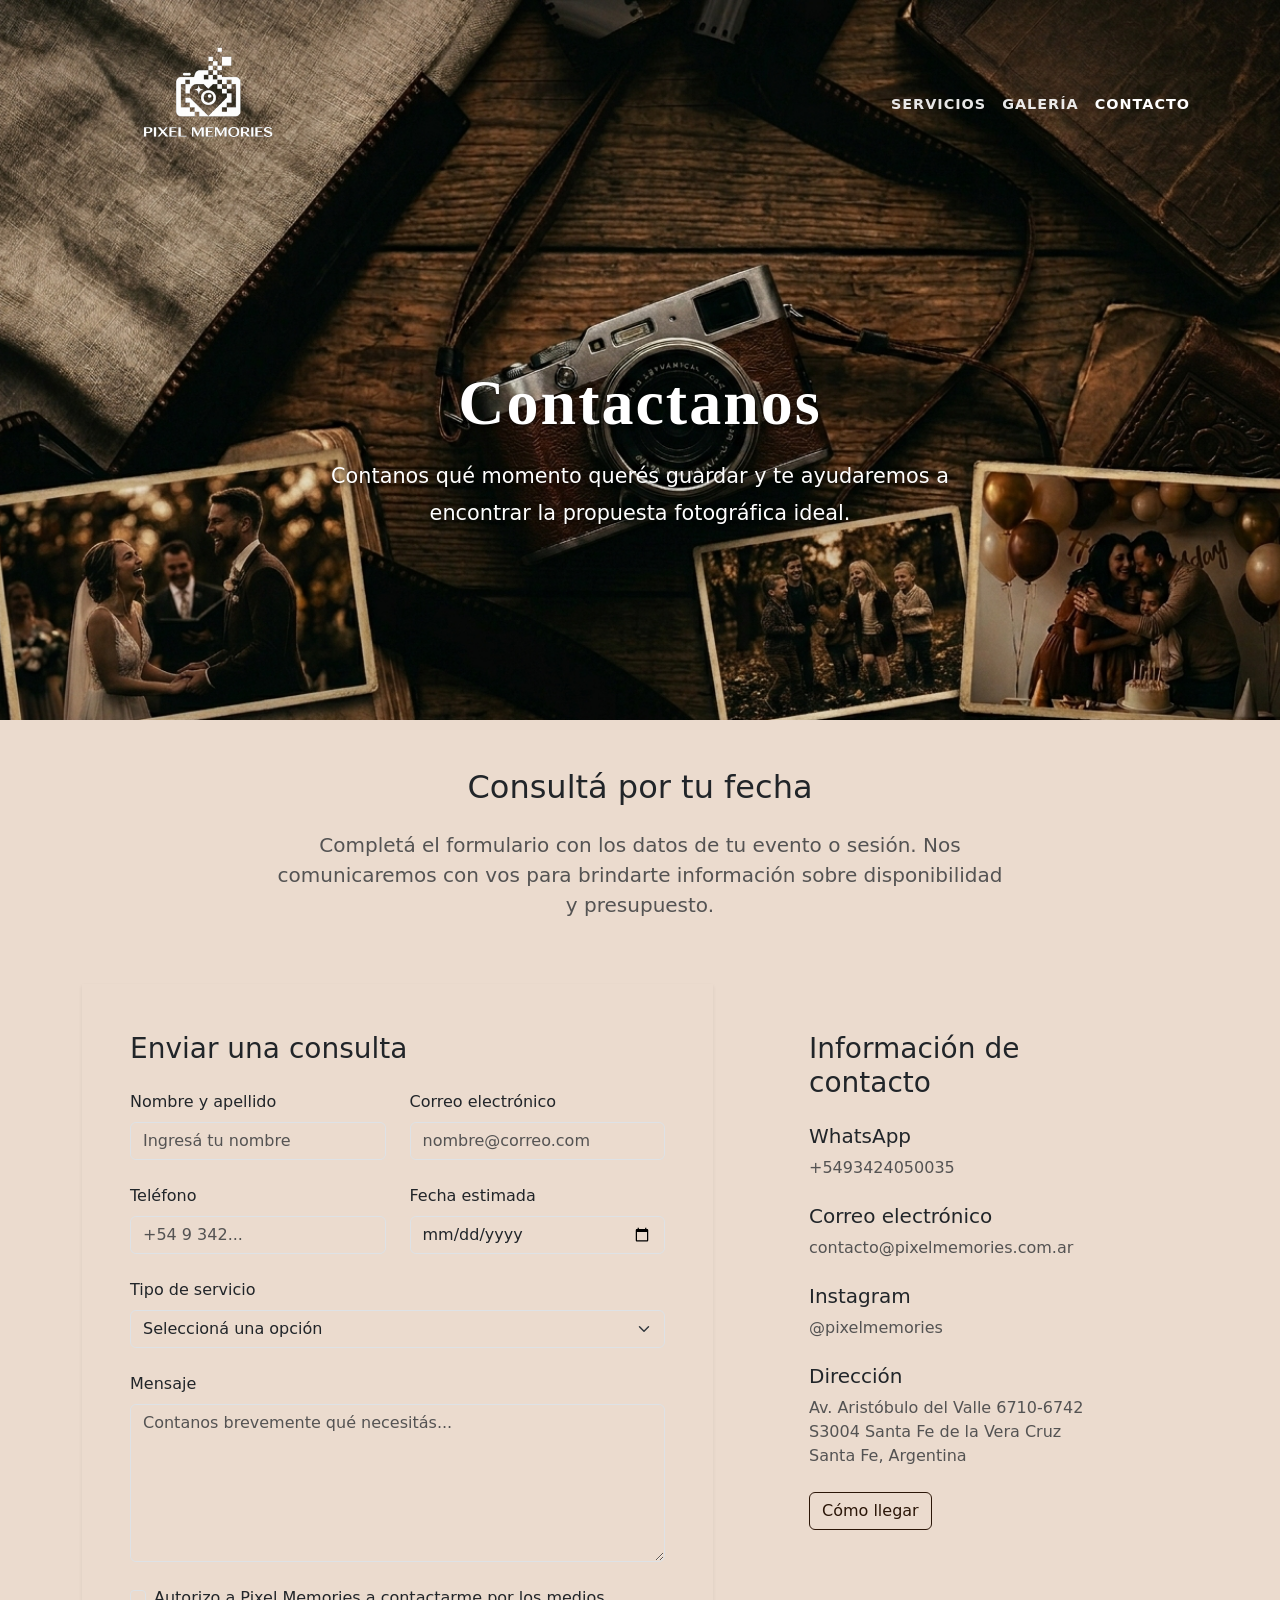
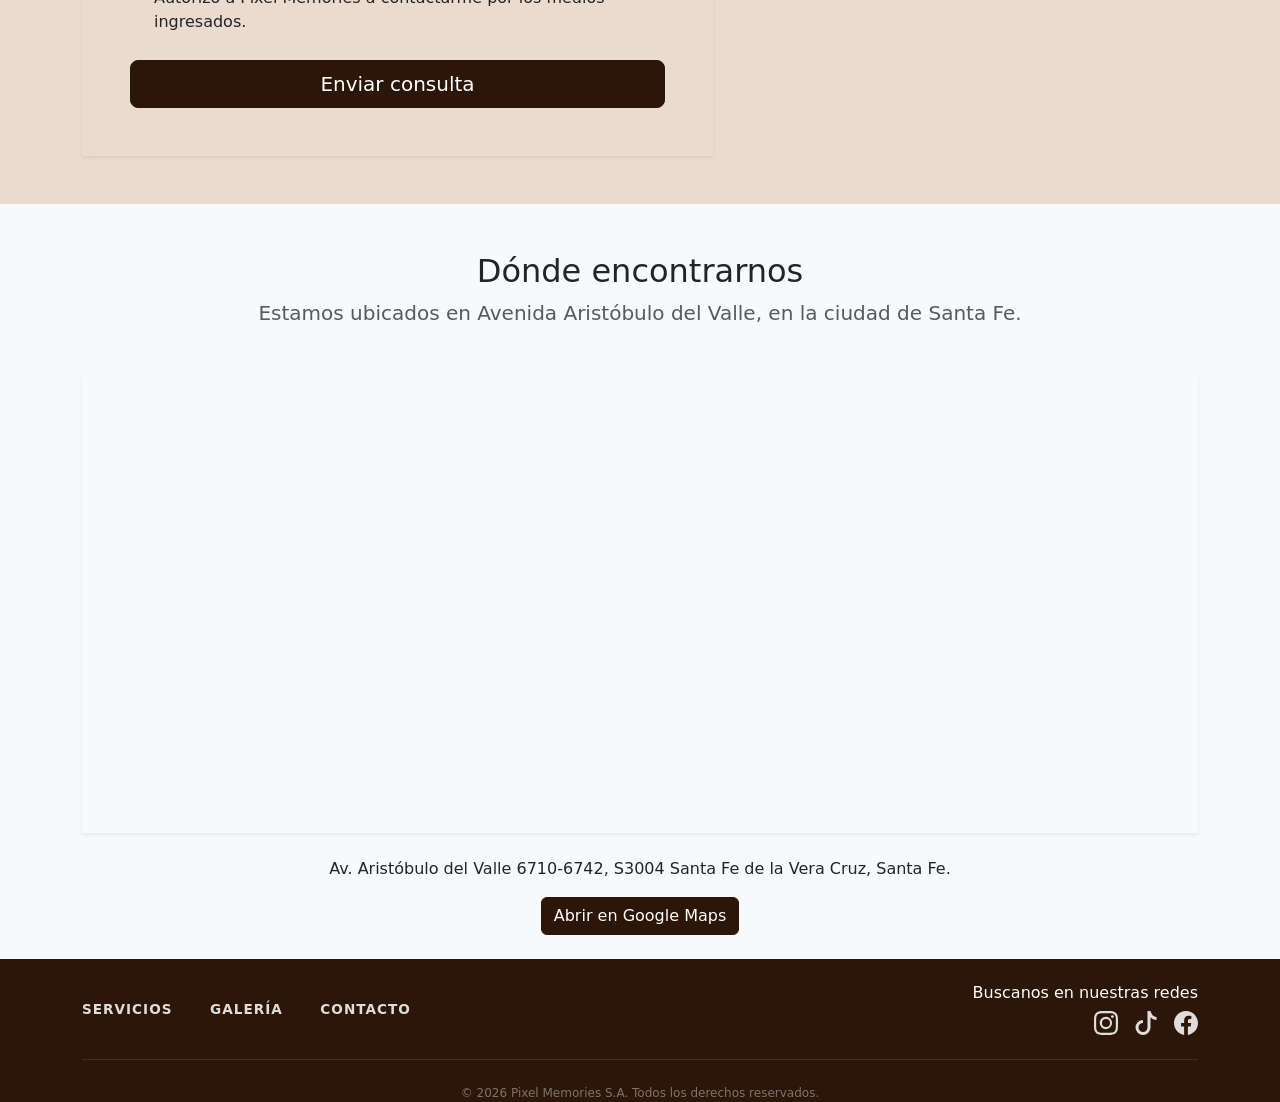
==== commit 54ac7bfd: "correccion de footer e informe en doc" ====
--- a/contacto.html
+++ b/contacto.html
@@ -562,37 +562,65 @@
                     </h2>
 
                     <div
-                        class="footer-socials d-flex justify-content-center justify-content-md-end gap-3"
-                    >
-
-                        <a
-                            href="#"
-                            target="_blank"
-                            rel="noopener noreferrer"
-                            aria-label="Visitar Instagram de Pixel Memories"
-                        >
-                            Instagram
-                        </a>
-
-                        <a
-                            href="#"
-                            target="_blank"
-                            rel="noopener noreferrer"
-                            aria-label="Visitar TikTok de Pixel Memories"
-                        >
-                            TikTok
-                        </a>
-
-                        <a
-                            href="#"
-                            target="_blank"
-                            rel="noopener noreferrer"
-                            aria-label="Visitar Facebook de Pixel Memories"
-                        >
-                            Facebook
-                        </a>
-
-                    </div>
+    class="footer-socials d-flex justify-content-center justify-content-md-end gap-3"
+>
+    <a
+        href="#"
+        target="_blank"
+        rel="noopener noreferrer"
+        aria-label="Visitar Instagram de Pixel Memories"
+    >
+        <svg
+            xmlns="http://www.w3.org/2000/svg"
+            width="24"
+            height="24"
+            fill="currentColor"
+            class="bi bi-instagram"
+            viewBox="0 0 16 16"
+            aria-hidden="true"
+        >
+            <path d="M8 0C5.829 0 5.556.01 4.703.048 3.85.088 3.269.222 2.76.42a3.9 3.9 0 0 0-1.417.923A3.9 3.9 0 0 0 .42 2.76C.222 3.268.087 3.85.048 4.7.01 5.555 0 5.827 0 8.001c0 2.172.01 2.444.048 3.297.04.852.174 1.433.372 1.942.205.526.478.972.923 1.417.444.445.89.719 1.416.923.51.198 1.09.333 1.942.372C5.555 15.99 5.827 16 8 16s2.444-.01 3.298-.048c.851-.04 1.434-.174 1.943-.372a3.9 3.9 0 0 0 1.416-.923c.445-.445.718-.891.923-1.417.197-.509.332-1.09.372-1.942C15.99 10.445 16 10.173 16 8s-.01-2.444-.048-3.299c-.04-.851-.175-1.433-.372-1.941a3.9 3.9 0 0 0-.923-1.417A3.9 3.9 0 0 0 13.24.42c-.51-.198-1.092-.333-1.943-.372C10.443.01 10.172 0 7.998 0zm-.717 1.442h.718c2.136 0 2.389.007 3.232.046.78.035 1.204.166 1.486.275.373.145.64.319.92.599s.453.546.598.92c.11.281.24.705.275 1.485.039.843.047 1.096.047 3.231s-.008 2.389-.047 3.232c-.035.78-.166 1.203-.275 1.485a2.5 2.5 0 0 1-.599.919c-.28.28-.546.453-.92.598-.28.11-.704.24-1.485.276-.843.038-1.096.047-3.232.047s-2.39-.009-3.233-.047c-.78-.036-1.203-.166-1.485-.276a2.5 2.5 0 0 1-.92-.598 2.5 2.5 0 0 1-.6-.92c-.109-.281-.24-.705-.275-1.485-.038-.843-.046-1.096-.046-3.233s.008-2.388.046-3.231c.036-.78.166-1.204.276-1.486.145-.373.319-.64.599-.92s.546-.453.92-.598c.282-.11.705-.24 1.485-.276.738-.034 1.024-.044 2.515-.045zm4.988 1.328a.96.96 0 1 0 0 1.92.96.96 0 0 0 0-1.92m-4.27 1.122a4.109 4.109 0 1 0 0 8.217 4.109 4.109 0 0 0 0-8.217m0 1.441a2.667 2.667 0 1 1 0 5.334 2.667 2.667 0 0 1 0-5.334"/>
+        </svg>
+    </a>
+
+    <a
+        href="#"
+        target="_blank"
+        rel="noopener noreferrer"
+        aria-label="Visitar TikTok de Pixel Memories"
+    >
+        <svg
+            xmlns="http://www.w3.org/2000/svg"
+            width="24"
+            height="24"
+            fill="currentColor"
+            class="bi bi-tiktok"
+            viewBox="0 0 16 16"
+            aria-hidden="true"
+        >
+            <path d="M9 0h1.98c.144.715.54 1.617 1.235 2.512C12.895 3.389 13.797 4 15 4v2c-1.753 0-3.07-.814-4-1.829V11a5 5 0 1 1-5-5v2a3 3 0 1 0 3 3z"/>
+        </svg>
+    </a>
+
+    <a
+        href="#"
+        target="_blank"
+        rel="noopener noreferrer"
+        aria-label="Visitar Facebook de Pixel Memories"
+    >
+        <svg
+            xmlns="http://www.w3.org/2000/svg"
+            width="24"
+            height="24"
+            fill="currentColor"
+            class="bi bi-facebook"
+            viewBox="0 0 16 16"
+            aria-hidden="true"
+        >
+            <path d="M16 8.049c0-4.446-3.582-8.05-8-8.05C3.58 0-.002 3.603-.002 8.05c0 4.017 2.926 7.347 6.75 7.951v-5.625h-2.03V8.05H6.75V6.275c0-2.017 1.195-3.131 3.022-3.131.876 0 1.791.157 1.791.157v1.98h-1.009c-.993 0-1.303.621-1.303 1.258v1.51h2.218l-.354 2.326H9.25V16c3.824-.604 6.75-3.934 6.75-7.951"/>
+        </svg>
+    </a>
+</div>
 
                 </div>
 
